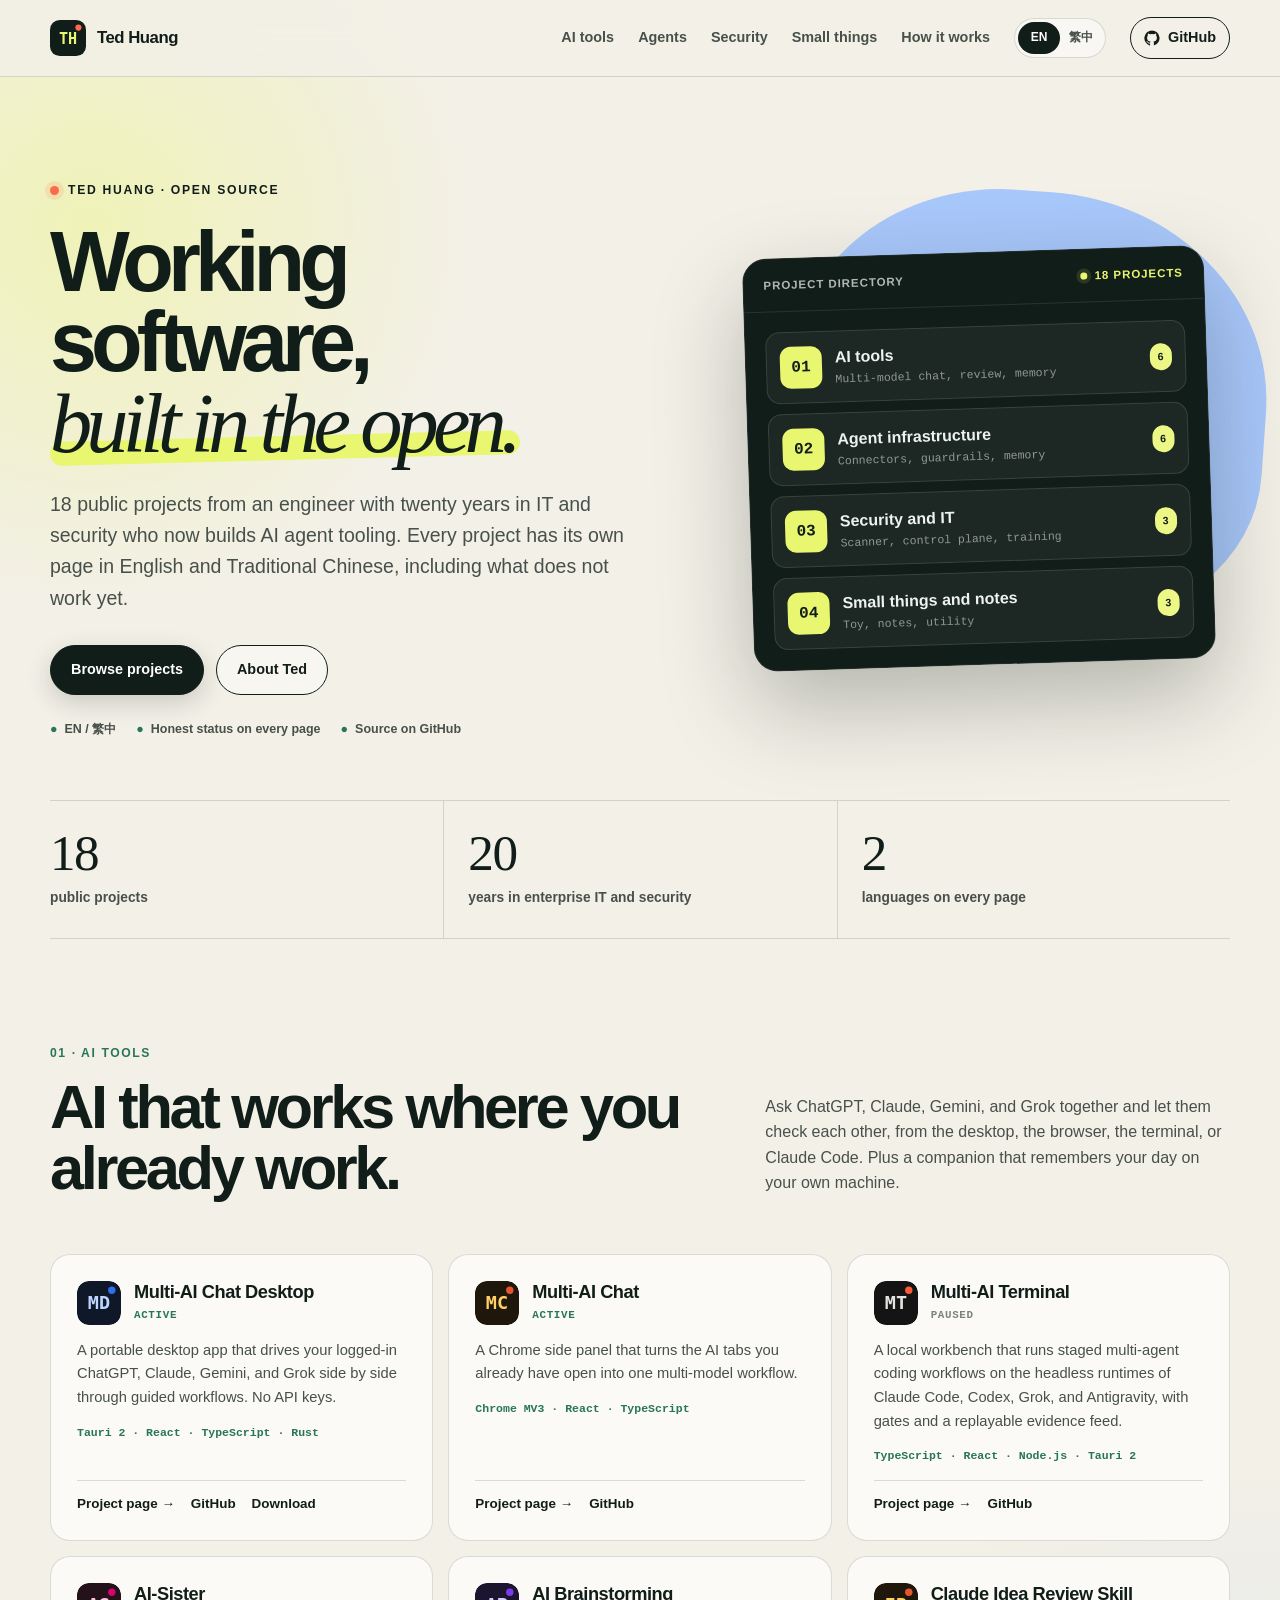
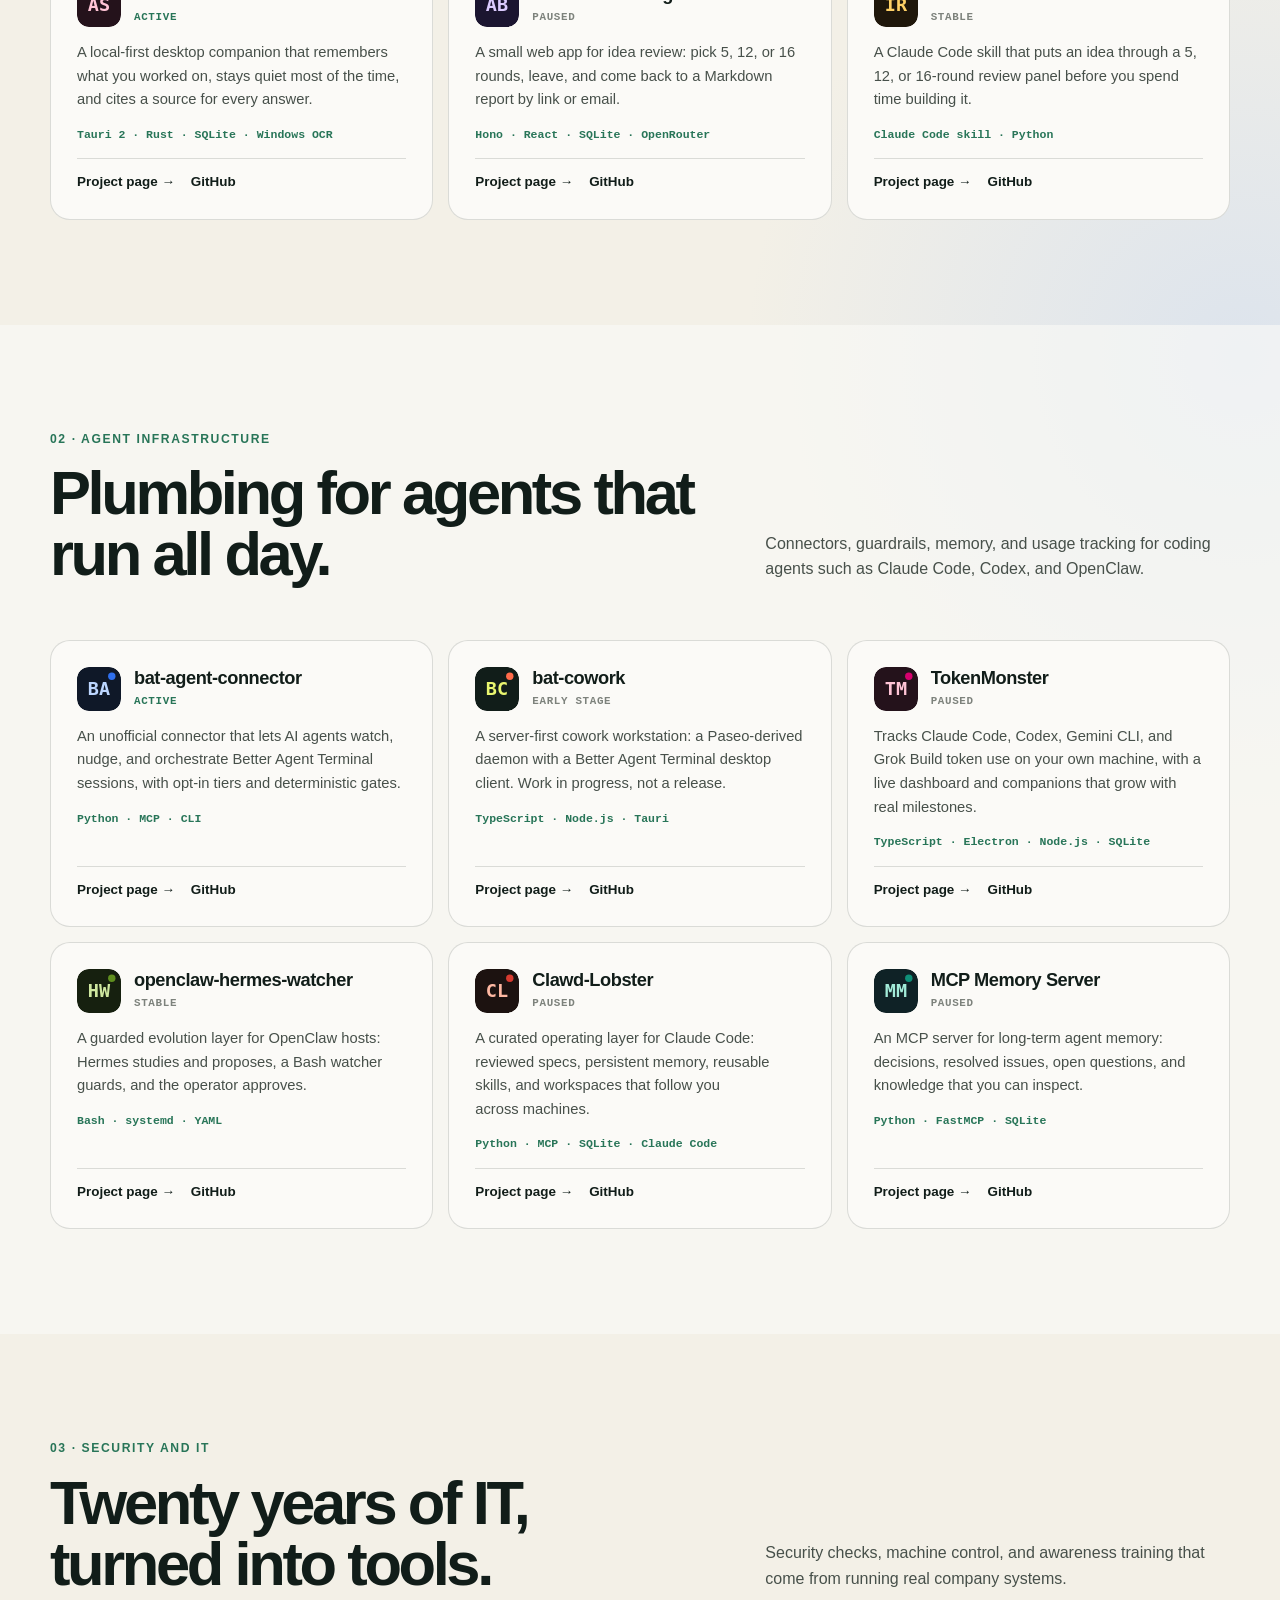
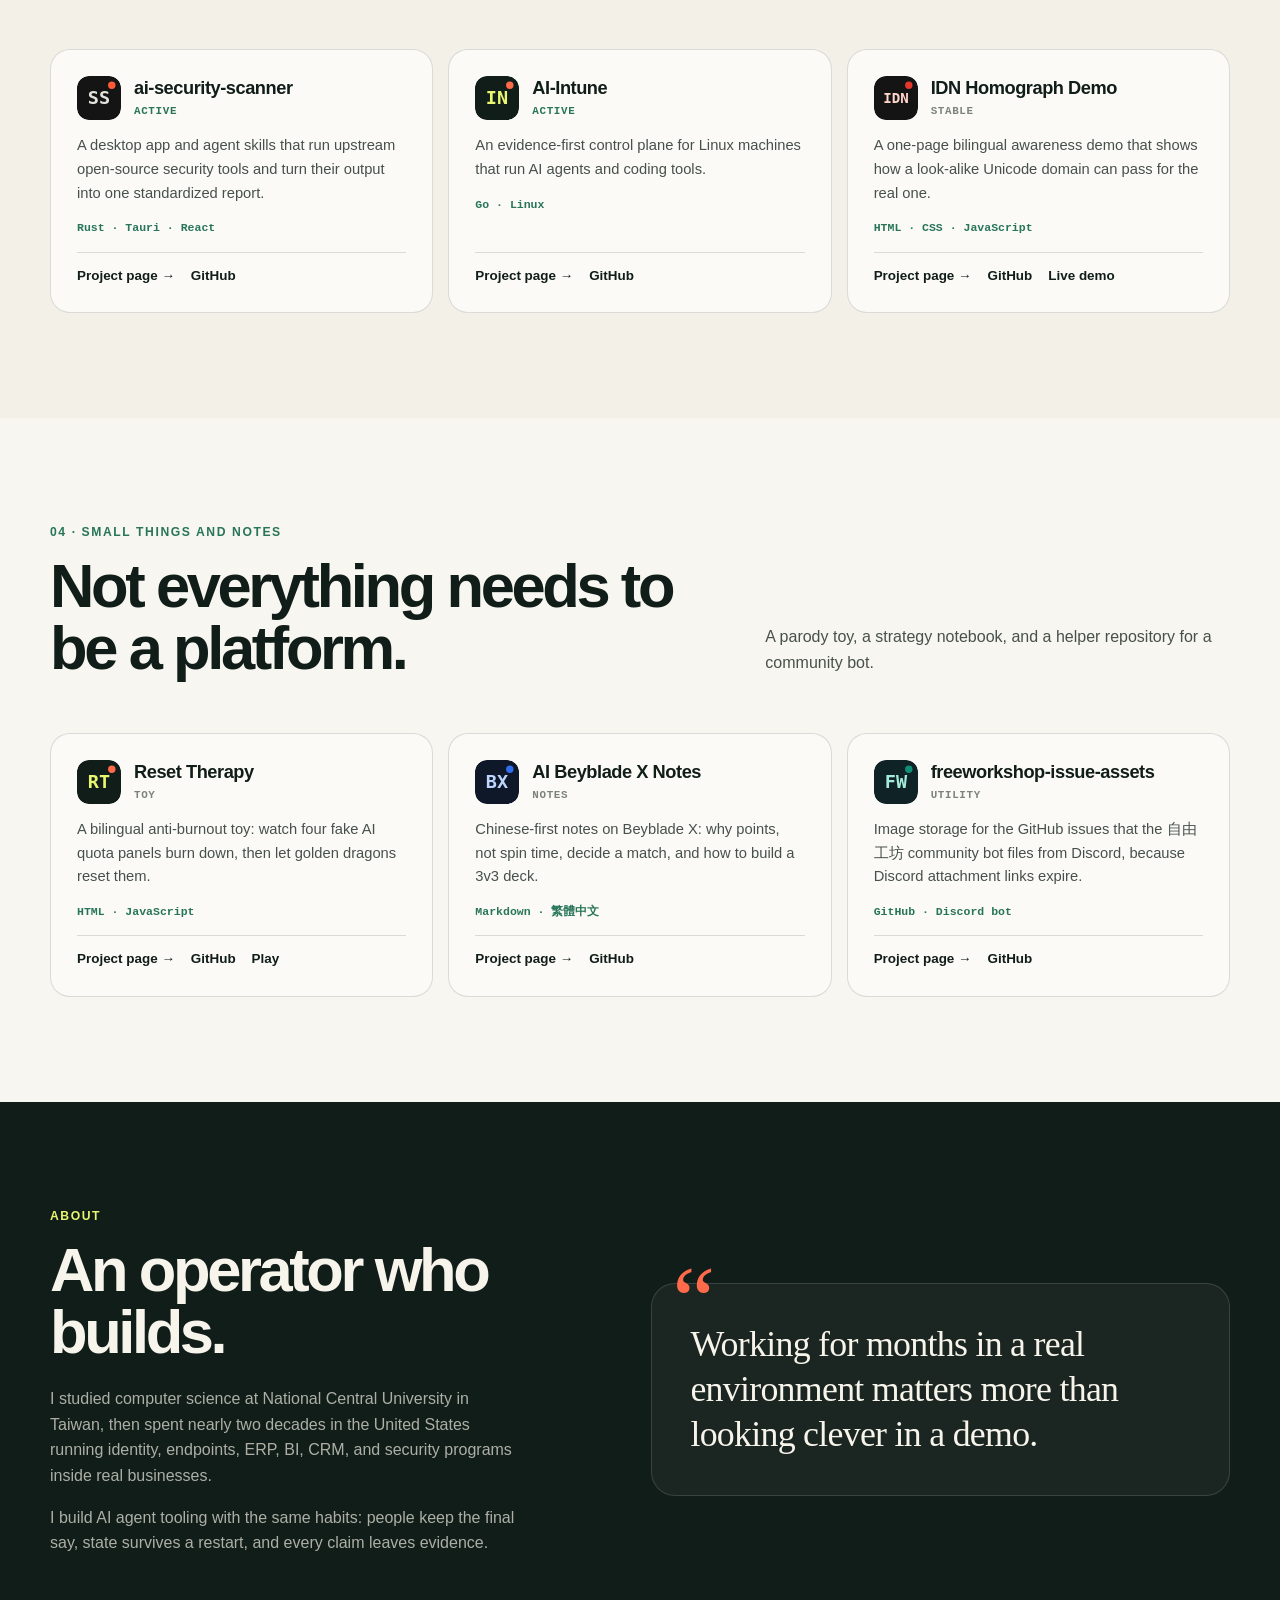
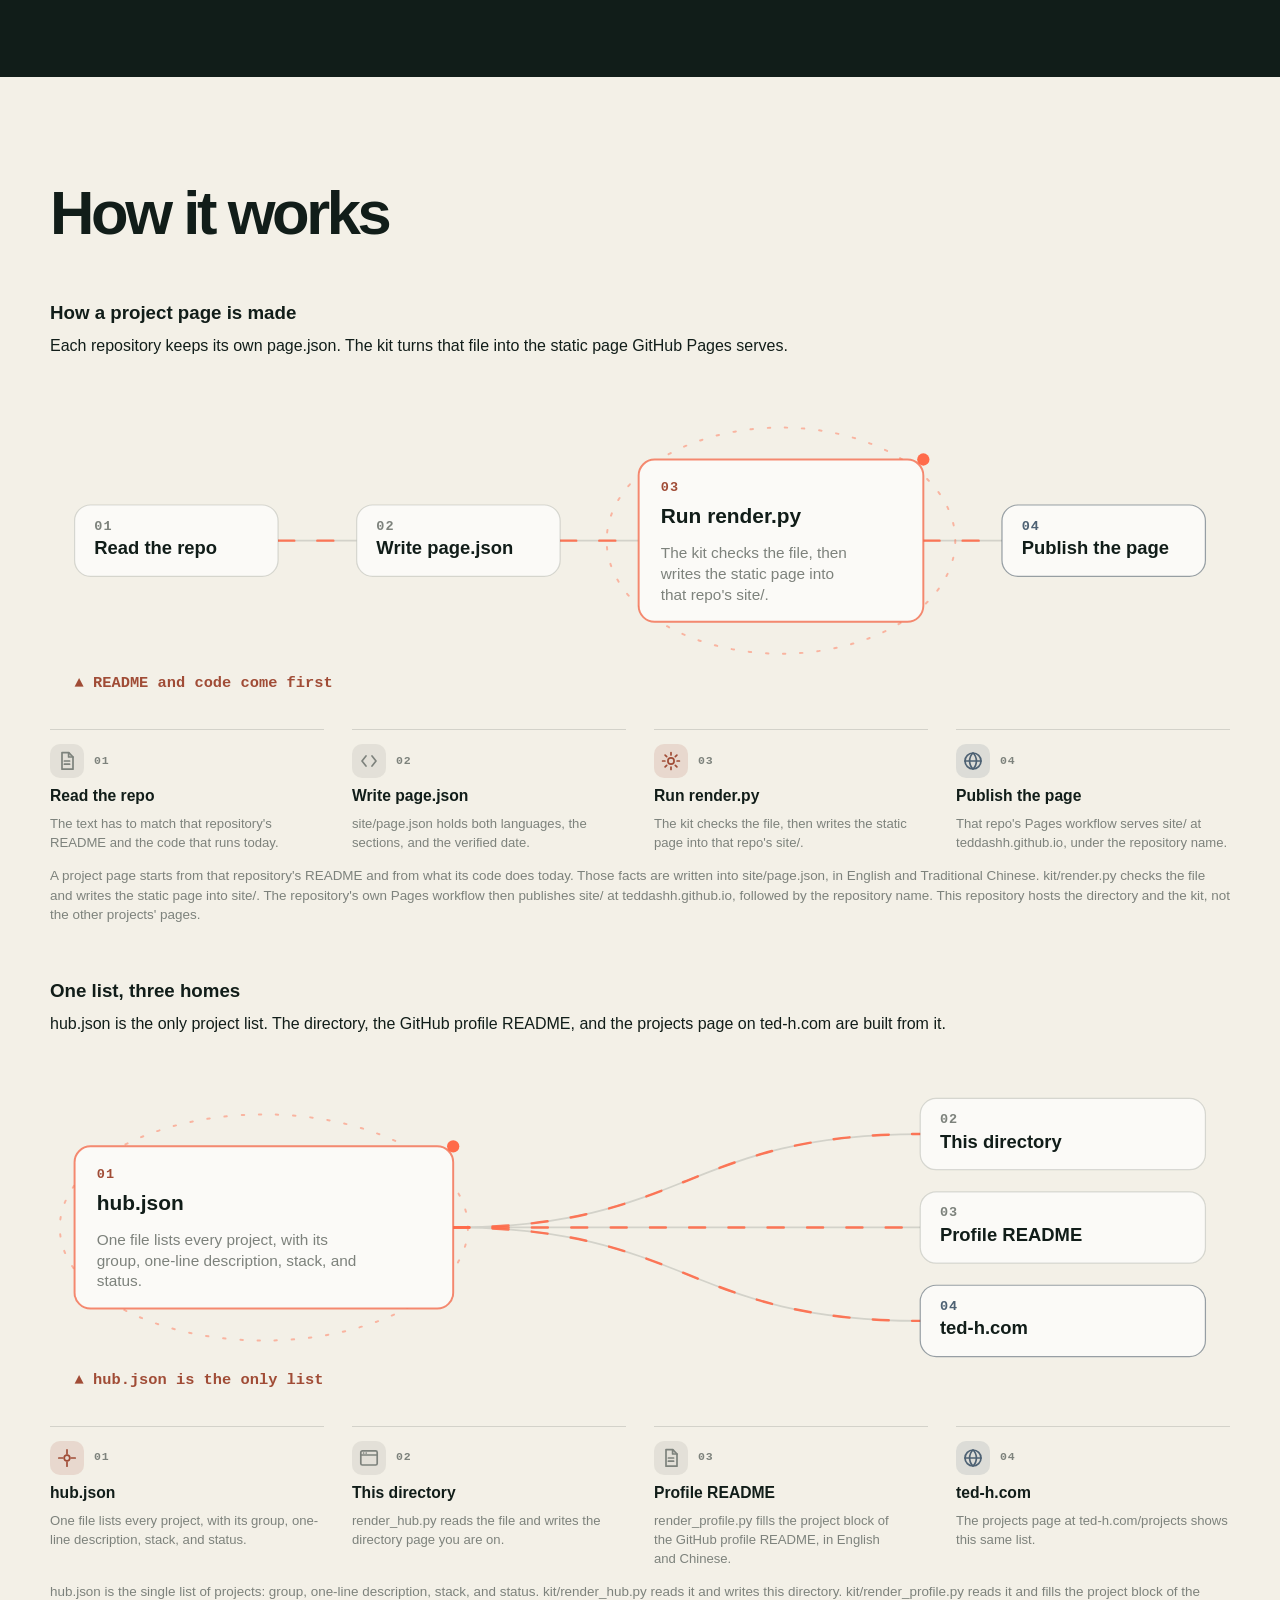
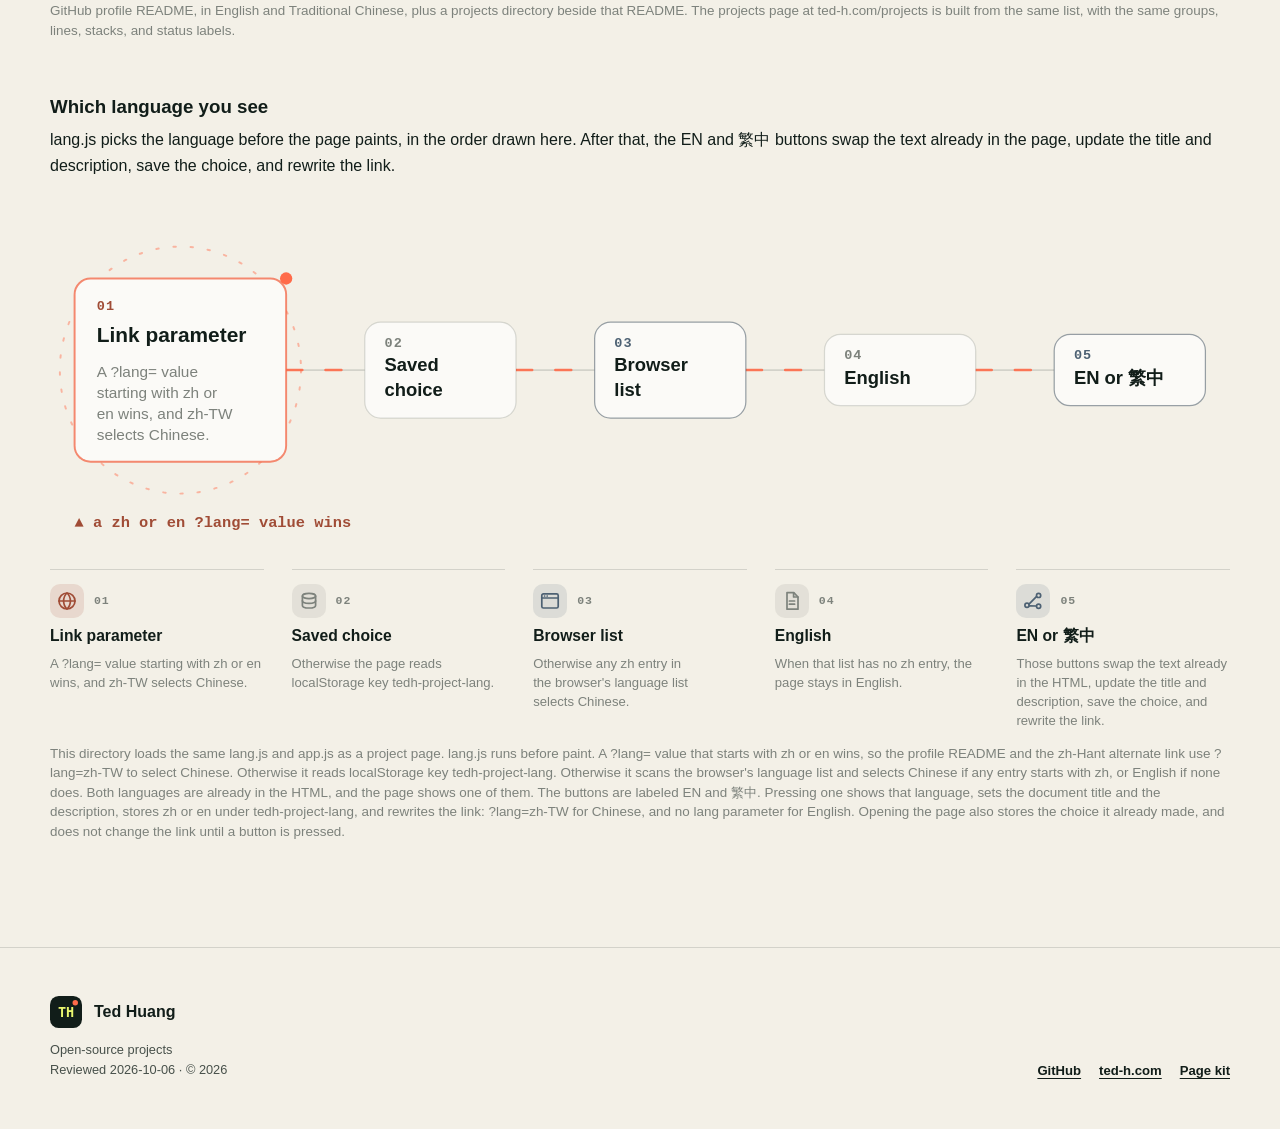
==== site/index.html @ 40cb44e2 "Replace the status legend with how the language is chosen Which language you see follows kit/lang.js" ====
<!doctype html>
<!-- Generated from hub.json by kit/render_hub.py. Edit hub.json, then re-render. -->
<html lang="en" data-lang="en" data-title-en="Ted Huang · Open-source projects" data-title-zh="Ted Huang · 開源專案" data-desc-en="18 open-source projects by Ted Huang: multi-AI tools, agent infrastructure, security, and a few small experiments. Each one has its own bilingual project page." data-desc-zh="Ted Huang 的 18 個開源專案：多 AI 工具、agent 基礎建設、資安，還有幾個小實驗。每個專案都有自己的中英雙語介紹頁。">
<head>
<meta charset="utf-8">
<meta name="viewport" content="width=device-width, initial-scale=1">
<meta http-equiv="Content-Security-Policy" content="default-src 'none'; style-src 'self'; script-src 'self'; img-src 'self' data:; connect-src 'none'; base-uri 'none'; form-action 'none'">
<meta name="theme-color" content="#111d19">
<title>Ted Huang · Open-source projects</title>
<meta name="description" content="18 open-source projects by Ted Huang: multi-AI tools, agent infrastructure, security, and a few small experiments. Each one has its own bilingual project page.">
<link rel="canonical" href="https://teddashh.github.io/">
<link rel="alternate" hreflang="en" href="https://teddashh.github.io/">
<link rel="alternate" hreflang="zh-Hant" href="https://teddashh.github.io/?lang=zh-TW">
<link rel="alternate" hreflang="x-default" href="https://teddashh.github.io/">
<meta property="og:type" content="website">
<meta property="og:title" content="Ted Huang · Open-source projects">
<meta property="og:description" content="18 open-source projects by Ted Huang: multi-AI tools, agent infrastructure, security, and a few small experiments. Each one has its own bilingual project page.">
<meta property="og:url" content="https://teddashh.github.io/">
<meta name="twitter:card" content="summary">
<link rel="icon" href="favicon.svg" type="image/svg+xml">
<link rel="stylesheet" href="styles.css">
<script src="lang.js"></script>
<script src="app.js" defer></script>
<link rel="stylesheet" href="flow.css">
<script src="flow.js" defer></script>
<script type="application/ld+json">{"@context": "https://schema.org", "@type": "CollectionPage", "name": "Ted Huang · Open-source projects", "url": "https://teddashh.github.io/", "description": "18 open-source projects by Ted Huang: multi-AI tools, agent infrastructure, security, and a few small experiments. Each one has its own bilingual project page.", "author": {"@type": "Person", "name": "Ted Huang", "url": "https://www.ted-h.com"}, "hasPart": [{"@type": "SoftwareSourceCode", "name": "Multi-AI Chat Desktop", "url": "https://teddashh.github.io/multi-ai-chat-desktop/", "codeRepository": "https://github.com/teddashh/multi-ai-chat-desktop"}, {"@type": "SoftwareSourceCode", "name": "Multi-AI Chat", "url": "https://teddashh.github.io/multi-ai-chat/", "codeRepository": "https://github.com/teddashh/multi-ai-chat"}, {"@type": "SoftwareSourceCode", "name": "Multi-AI Terminal", "url": "https://teddashh.github.io/multi-ai-terminal/", "codeRepository": "https://github.com/teddashh/multi-ai-terminal"}, {"@type": "SoftwareSourceCode", "name": "AI-Sister", "url": "https://teddashh.github.io/AI-Sister/", "codeRepository": "https://github.com/teddashh/AI-Sister"}, {"@type": "SoftwareSourceCode", "name": "AI Brainstorming", "url": "https://teddashh.github.io/ai-brainstorming/", "codeRepository": "https://github.com/teddashh/ai-brainstorming"}, {"@type": "SoftwareSourceCode", "name": "Claude Idea Review Skill", "url": "https://teddashh.github.io/claude-idea-review-skill/", "codeRepository": "https://github.com/teddashh/claude-idea-review-skill"}, {"@type": "SoftwareSourceCode", "name": "bat-agent-connector", "url": "https://teddashh.github.io/bat-agent-connector/", "codeRepository": "https://github.com/teddashh/bat-agent-connector"}, {"@type": "SoftwareSourceCode", "name": "bat-cowork", "url": "https://teddashh.github.io/bat-cowork/", "codeRepository": "https://github.com/teddashh/bat-cowork"}, {"@type": "SoftwareSourceCode", "name": "TokenMonster", "url": "https://teddashh.github.io/TokenMonster/", "codeRepository": "https://github.com/teddashh/TokenMonster"}, {"@type": "SoftwareSourceCode", "name": "openclaw-hermes-watcher", "url": "https://teddashh.github.io/openclaw-hermes-watcher/", "codeRepository": "https://github.com/teddashh/openclaw-hermes-watcher"}, {"@type": "SoftwareSourceCode", "name": "Clawd-Lobster", "url": "https://teddashh.github.io/clawd-lobster/", "codeRepository": "https://github.com/teddashh/clawd-lobster"}, {"@type": "SoftwareSourceCode", "name": "MCP Memory Server", "url": "https://teddashh.github.io/mcp-memory-server/", "codeRepository": "https://github.com/teddashh/mcp-memory-server"}, {"@type": "SoftwareSourceCode", "name": "ai-security-scanner", "url": "https://teddashh.github.io/ai-security-scanner/", "codeRepository": "https://github.com/teddashh/ai-security-scanner"}, {"@type": "SoftwareSourceCode", "name": "AI-Intune", "url": "https://teddashh.github.io/AI-Intune/", "codeRepository": "https://github.com/teddashh/AI-Intune"}, {"@type": "SoftwareSourceCode", "name": "IDN Homograph Demo", "url": "https://teddashh.github.io/idn-homograph-example/", "codeRepository": "https://github.com/teddashh/idn-homograph-example"}, {"@type": "SoftwareSourceCode", "name": "Reset Therapy", "url": "https://teddashh.github.io/reset-therapy/", "codeRepository": "https://github.com/teddashh/reset-therapy"}, {"@type": "SoftwareSourceCode", "name": "AI Beyblade X Notes", "url": "https://teddashh.github.io/zhan-dou-tuo-luo/", "codeRepository": "https://github.com/teddashh/zhan-dou-tuo-luo"}, {"@type": "SoftwareSourceCode", "name": "freeworkshop-issue-assets", "url": "https://teddashh.github.io/freeworkshop-issue-assets/", "codeRepository": "https://github.com/teddashh/freeworkshop-issue-assets"}]}</script>
</head>
<body>
<a class="skip-link" href="#main"><span class="lang-en">Skip to content</span><span class="lang-zh" lang="zh-Hant">跳到主要內容</span></a>
<header class="site-header"><div class="header-inner">
<a class="brand" href="#top"><img src="logo.svg" alt="" width="36" height="36"><span>Ted Huang</span></a>
<button class="menu-button" type="button" aria-expanded="false" aria-controls="site-navigation"><span class="lang-en">Menu</span><span class="lang-zh" lang="zh-Hant">選單</span></button>
<nav class="site-nav" id="site-navigation" aria-label="Primary">
<a href="#ai-tools"><span class="lang-en">AI tools</span><span class="lang-zh" lang="zh-Hant">AI 工具</span></a><a href="#agents"><span class="lang-en">Agents</span><span class="lang-zh" lang="zh-Hant">Agent</span></a><a href="#security"><span class="lang-en">Security</span><span class="lang-zh" lang="zh-Hant">資安</span></a><a href="#small"><span class="lang-en">Small things</span><span class="lang-zh" lang="zh-Hant">小作品</span></a><a href="#how"><span class="lang-en">How it works</span><span class="lang-zh" lang="zh-Hant">運作方式</span></a>
<div class="language-switch" role="group" aria-label="Language / 語言"><button type="button" data-language="en" aria-pressed="true">EN</button><button type="button" data-language="zh" aria-pressed="false">繁中</button></div>
<a class="github-link" href="https://github.com/teddashh"><svg viewBox="0 0 24 24" aria-hidden="true"><path fill="currentColor" d="M12 .7a11.5 11.5 0 0 0-3.64 22.4c.58.1.79-.25.79-.56v-2.24c-3.22.7-3.9-1.37-3.9-1.37-.52-1.34-1.28-1.7-1.28-1.7-1.05-.72.08-.7.08-.7 1.16.08 1.77 1.19 1.77 1.19 1.03 1.77 2.7 1.26 3.36 .96 .1-.75.4-1.26.73-1.55-2.57-.29-5.28-1.29-5.28-5.69 0-1.26.45-2.28 1.19-3.09-.12-.29-.52-1.46.11-3.05 0 0 .97-.31 3.16 1.18a10.96 10.96 0 0 1 5.76 0c2.2-1.49 3.16-1.18 3.16-1.18.63 1.59.23 2.76.11 3.05 .74 .81 1.19 1.83 1.19 3.09 0 4.42-2.72 5.39-5.3 5.68 .42 .36.79 1.07.79 2.16v3.21c0 .31.21 .67 .8.56A11.5 11.5 0 0 0 12 .7Z"/></svg><span>GitHub</span></a>
</nav>
</div></header>
<main id="main">
<section class="hero" id="top"><div class="hero-copy"><div class="eyebrow"><span class="lang-en">Ted Huang · Open source</span><span class="lang-zh" lang="zh-Hant">Ted Huang · 開源作品</span></div><h1 class="lang-en">Working software, <em>built in the open.</em></h1><h1 class="lang-zh" lang="zh-Hant">能用的軟體，<em>公開打造。</em></h1><p class="lang-en">18 public projects from an engineer with twenty years in IT and security who now builds AI agent tooling. Every project has its own page in English and Traditional Chinese, including what does not work yet.</p><p class="lang-zh" lang="zh-Hant">18 個公開專案，來自一個做了二十年 IT 與資安、現在專心打造 AI agent 工具的工程師。每個專案都有自己的中英雙語介紹頁，也寫明還做不到的地方。</p><div class="button-row"><a class="button button-primary" href="#ai-tools"><span class="lang-en">Browse projects</span><span class="lang-zh" lang="zh-Hant">瀏覽專案</span></a><a class="button button-secondary" href="https://www.ted-h.com"><span class="lang-en">About Ted</span><span class="lang-zh" lang="zh-Hant">關於 Ted</span></a></div><div class="hero-notes"><span>EN / 繁中</span><span class="lang-en">Honest status on every page</span><span class="lang-zh" lang="zh-Hant">每頁都寫明目前狀態</span><span class="lang-en">Source on GitHub</span><span class="lang-zh" lang="zh-Hant">原始碼都在 GitHub</span></div></div><div class="visual-wrap"><div class="panel"><div class="panel-top"><span><span class="lang-en">Project directory</span><span class="lang-zh" lang="zh-Hant">專案目錄</span></span><span class="live-dot"><span class="lang-en">18 projects</span><span class="lang-zh" lang="zh-Hant">18 個專案</span></span></div><div class="stack"><div class="stack-card"><span class="stack-icon">01</span><span><strong class="lang-en">AI tools</strong><strong class="lang-zh" lang="zh-Hant">AI 工具</strong><small><span class="lang-en">Multi-model chat, review, memory</span><span class="lang-zh" lang="zh-Hant">多模型對話、審查、記憶</span></small></span><span class="stack-status">6</span></div><div class="stack-card"><span class="stack-icon">02</span><span><strong class="lang-en">Agent infrastructure</strong><strong class="lang-zh" lang="zh-Hant">Agent 基礎建設</strong><small><span class="lang-en">Connectors, guardrails, memory</span><span class="lang-zh" lang="zh-Hant">連接器、護欄、記憶</span></small></span><span class="stack-status">6</span></div><div class="stack-card"><span class="stack-icon">03</span><span><strong class="lang-en">Security and IT</strong><strong class="lang-zh" lang="zh-Hant">資安與 IT</strong><small><span class="lang-en">Scanner, control plane, training</span><span class="lang-zh" lang="zh-Hant">掃描、控制平面、教材</span></small></span><span class="stack-status">3</span></div><div class="stack-card"><span class="stack-icon">04</span><span><strong class="lang-en">Small things and notes</strong><strong class="lang-zh" lang="zh-Hant">小作品與筆記</strong><small><span class="lang-en">Toy, notes, utility</span><span class="lang-zh" lang="zh-Hant">玩具、筆記、工具倉庫</span></small></span><span class="stack-status">3</span></div></div></div></div></section>
<div class="stats n3"><div class="stat"><span class="stat-value">18</span><span class="stat-label"><span class="lang-en">public projects</span><span class="lang-zh" lang="zh-Hant">個公開專案</span></span></div><div class="stat"><span class="stat-value">20</span><span class="stat-label"><span class="lang-en">years in enterprise IT and security</span><span class="lang-zh" lang="zh-Hant">年企業 IT 與資安經驗</span></span></div><div class="stat"><span class="stat-value">2</span><span class="stat-label"><span class="lang-en">languages on every page</span><span class="lang-zh" lang="zh-Hant">種語言，每一頁都有</span></span></div></div>
<section><div class="section group" id="ai-tools"><div class="section-heading "><div><div class="section-kicker"><span class="lang-en">01 · AI tools</span><span class="lang-zh" lang="zh-Hant">01 · AI 工具</span></div><h2 class="lang-en">AI that works where you already work.</h2><h2 class="lang-zh" lang="zh-Hant">在你熟悉的工具裡用 AI。</h2></div><p class="lang-en">Ask ChatGPT, Claude, Gemini, and Grok together and let them check each other, from the desktop, the browser, the terminal, or Claude Code. Plus a companion that remembers your day on your own machine.</p><p class="lang-zh" lang="zh-Hant">讓 ChatGPT、Claude、Gemini、Grok 一起回答、互相檢查，桌面、瀏覽器、終端機或 Claude Code 裡都能用。另外還有一個在你自己電腦上記住一整天的陪伴 app。</p></div><div class="project-grid"><article class="project-card" id="p-multi-ai-chat-desktop"><div class="project-head"><img src="tiles/multi-ai-chat-desktop.svg" alt="" width="44" height="44"><div><h3><a class="lang-en" href="/multi-ai-chat-desktop/">Multi-AI Chat Desktop</a><a class="lang-zh" lang="zh-Hant" href="/multi-ai-chat-desktop/?lang=zh-TW">Multi-AI Chat Desktop</a></h3><span class="lang-en project-status is-active">Active</span><span class="lang-zh project-status is-active" lang="zh-Hant">持續開發</span></div></div><p class="lang-en">A portable desktop app that drives your logged-in ChatGPT, Claude, Gemini, and Grok side by side through guided workflows. No API keys.</p><p class="lang-zh" lang="zh-Hant">可攜式桌面 app，用引導式流程同時操作你已登入的 ChatGPT、Claude、Gemini、Grok，不需要 API key。</p><div class="project-stack">Tauri 2 · React · TypeScript · Rust</div><div class="project-links"><a class="lang-en" href="/multi-ai-chat-desktop/">Project page →</a><a class="lang-zh" lang="zh-Hant" href="/multi-ai-chat-desktop/?lang=zh-TW">專案介紹 →</a><a href="https://github.com/teddashh/multi-ai-chat-desktop">GitHub</a><a href="https://github.com/teddashh/multi-ai-chat-desktop/releases/latest"><span class="lang-en">Download</span><span class="lang-zh" lang="zh-Hant">下載</span></a></div></article><article class="project-card" id="p-multi-ai-chat"><div class="project-head"><img src="tiles/multi-ai-chat.svg" alt="" width="44" height="44"><div><h3><a class="lang-en" href="/multi-ai-chat/">Multi-AI Chat</a><a class="lang-zh" lang="zh-Hant" href="/multi-ai-chat/?lang=zh-TW">Multi-AI Chat</a></h3><span class="lang-en project-status is-active">Active</span><span class="lang-zh project-status is-active" lang="zh-Hant">持續開發</span></div></div><p class="lang-en">A Chrome side panel that turns the AI tabs you already have open into one multi-model workflow.</p><p class="lang-zh" lang="zh-Hant">Chrome 側邊面板，把你已經開著的 AI 分頁串成一條多模型工作流程。</p><div class="project-stack">Chrome MV3 · React · TypeScript</div><div class="project-links"><a class="lang-en" href="/multi-ai-chat/">Project page →</a><a class="lang-zh" lang="zh-Hant" href="/multi-ai-chat/?lang=zh-TW">專案介紹 →</a><a href="https://github.com/teddashh/multi-ai-chat">GitHub</a></div></article><article class="project-card" id="p-multi-ai-terminal"><div class="project-head"><img src="tiles/multi-ai-terminal.svg" alt="" width="44" height="44"><div><h3><a class="lang-en" href="/multi-ai-terminal/">Multi-AI Terminal</a><a class="lang-zh" lang="zh-Hant" href="/multi-ai-terminal/?lang=zh-TW">Multi-AI Terminal</a></h3><span class="lang-en project-status">Paused</span><span class="lang-zh project-status" lang="zh-Hant">暫停開發</span></div></div><p class="lang-en">A local workbench that runs staged multi-agent coding workflows on the headless runtimes of Claude Code, Codex, Grok, and Antigravity, with gates and a replayable evidence feed.</p><p class="lang-zh" lang="zh-Hant">本機工作台，在 Claude Code、Codex、Grok、Antigravity 的 headless runtime 上跑分階段的多 agent 工作流程，有關卡，也有可重播的證據紀錄。</p><div class="project-stack">TypeScript · React · Node.js · Tauri 2</div><div class="project-links"><a class="lang-en" href="/multi-ai-terminal/">Project page →</a><a class="lang-zh" lang="zh-Hant" href="/multi-ai-terminal/?lang=zh-TW">專案介紹 →</a><a href="https://github.com/teddashh/multi-ai-terminal">GitHub</a></div></article><article class="project-card" id="p-ai-sister"><div class="project-head"><img src="tiles/AI-Sister.svg" alt="" width="44" height="44"><div><h3><a class="lang-en" href="/AI-Sister/">AI-Sister</a><a class="lang-zh" lang="zh-Hant" href="/AI-Sister/?lang=zh-TW">AI-Sister</a></h3><span class="lang-en project-status is-active">Active</span><span class="lang-zh project-status is-active" lang="zh-Hant">持續開發</span></div></div><p class="lang-en">A local-first desktop companion that remembers what you worked on, stays quiet most of the time, and cites a source for every answer.</p><p class="lang-zh" lang="zh-Hant">本機優先的桌面陪伴：記得你做過什麼，大部分時間保持安靜，每句回答都附上出處。</p><div class="project-stack">Tauri 2 · Rust · SQLite · Windows OCR</div><div class="project-links"><a class="lang-en" href="/AI-Sister/">Project page →</a><a class="lang-zh" lang="zh-Hant" href="/AI-Sister/?lang=zh-TW">專案介紹 →</a><a href="https://github.com/teddashh/AI-Sister">GitHub</a></div></article><article class="project-card" id="p-ai-brainstorming"><div class="project-head"><img src="tiles/ai-brainstorming.svg" alt="" width="44" height="44"><div><h3><a class="lang-en" href="/ai-brainstorming/">AI Brainstorming</a><a class="lang-zh" lang="zh-Hant" href="/ai-brainstorming/?lang=zh-TW">AI Brainstorming</a></h3><span class="lang-en project-status">Paused</span><span class="lang-zh project-status" lang="zh-Hant">暫停開發</span></div></div><p class="lang-en">A small web app for idea review: pick 5, 12, or 16 rounds, leave, and come back to a Markdown report by link or email.</p><p class="lang-zh" lang="zh-Hant">點子審查的小型網頁 app：選 5、12 或 16 輪，先離開，之後用連結或 email 拿到 Markdown 報告。</p><div class="project-stack">Hono · React · SQLite · OpenRouter</div><div class="project-links"><a class="lang-en" href="/ai-brainstorming/">Project page →</a><a class="lang-zh" lang="zh-Hant" href="/ai-brainstorming/?lang=zh-TW">專案介紹 →</a><a href="https://github.com/teddashh/ai-brainstorming">GitHub</a></div></article><article class="project-card" id="p-claude-idea-review-skill"><div class="project-head"><img src="tiles/claude-idea-review-skill.svg" alt="" width="44" height="44"><div><h3><a class="lang-en" href="/claude-idea-review-skill/">Claude Idea Review Skill</a><a class="lang-zh" lang="zh-Hant" href="/claude-idea-review-skill/?lang=zh-TW">Claude Idea Review Skill</a></h3><span class="lang-en project-status">Stable</span><span class="lang-zh project-status" lang="zh-Hant">穩定</span></div></div><p class="lang-en">A Claude Code skill that puts an idea through a 5, 12, or 16-round review panel before you spend time building it.</p><p class="lang-zh" lang="zh-Hant">Claude Code skill：在你花時間動手之前，先讓點子經過 5、12 或 16 輪的審查。</p><div class="project-stack">Claude Code skill · Python</div><div class="project-links"><a class="lang-en" href="/claude-idea-review-skill/">Project page →</a><a class="lang-zh" lang="zh-Hant" href="/claude-idea-review-skill/?lang=zh-TW">專案介紹 →</a><a href="https://github.com/teddashh/claude-idea-review-skill">GitHub</a></div></article></div></div></section>
<section class="tinted"><div class="section group" id="agents"><div class="section-heading "><div><div class="section-kicker"><span class="lang-en">02 · Agent infrastructure</span><span class="lang-zh" lang="zh-Hant">02 · Agent 基礎建設</span></div><h2 class="lang-en">Plumbing for agents that run all day.</h2><h2 class="lang-zh" lang="zh-Hant">Agent 整天跑，也不會出事。</h2></div><p class="lang-en">Connectors, guardrails, memory, and usage tracking for coding agents such as Claude Code, Codex, and OpenClaw.</p><p class="lang-zh" lang="zh-Hant">給 Claude Code、Codex、OpenClaw 這類 coding agent 用的連接器、護欄、記憶與用量追蹤。</p></div><div class="project-grid"><article class="project-card" id="p-bat-agent-connector"><div class="project-head"><img src="tiles/bat-agent-connector.svg" alt="" width="44" height="44"><div><h3><a class="lang-en" href="/bat-agent-connector/">bat-agent-connector</a><a class="lang-zh" lang="zh-Hant" href="/bat-agent-connector/?lang=zh-TW">bat-agent-connector</a></h3><span class="lang-en project-status is-active">Active</span><span class="lang-zh project-status is-active" lang="zh-Hant">持續開發</span></div></div><p class="lang-en">An unofficial connector that lets AI agents watch, nudge, and orchestrate Better Agent Terminal sessions, with opt-in tiers and deterministic gates.</p><p class="lang-zh" lang="zh-Hant">非官方連接器，讓 AI agent 查看、推動與調度 Better Agent Terminal 的 session，權限分層、需要主動開啟，並有確定性的關卡。</p><div class="project-stack">Python · MCP · CLI</div><div class="project-links"><a class="lang-en" href="/bat-agent-connector/">Project page →</a><a class="lang-zh" lang="zh-Hant" href="/bat-agent-connector/?lang=zh-TW">專案介紹 →</a><a href="https://github.com/teddashh/bat-agent-connector">GitHub</a></div></article><article class="project-card" id="p-bat-cowork"><div class="project-head"><img src="tiles/bat-cowork.svg" alt="" width="44" height="44"><div><h3><a class="lang-en" href="/bat-cowork/">bat-cowork</a><a class="lang-zh" lang="zh-Hant" href="/bat-cowork/?lang=zh-TW">bat-cowork</a></h3><span class="lang-en project-status">Early stage</span><span class="lang-zh project-status" lang="zh-Hant">早期階段</span></div></div><p class="lang-en">A server-first cowork workstation: a Paseo-derived daemon with a Better Agent Terminal desktop client. Work in progress, not a release.</p><p class="lang-zh" lang="zh-Hant">伺服器優先的協作工作站：Paseo 衍生的 daemon，加上 Better Agent Terminal 桌面端。仍在開發中，尚未發布。</p><div class="project-stack">TypeScript · Node.js · Tauri</div><div class="project-links"><a class="lang-en" href="/bat-cowork/">Project page →</a><a class="lang-zh" lang="zh-Hant" href="/bat-cowork/?lang=zh-TW">專案介紹 →</a><a href="https://github.com/teddashh/bat-cowork">GitHub</a></div></article><article class="project-card" id="p-tokenmonster"><div class="project-head"><img src="tiles/TokenMonster.svg" alt="" width="44" height="44"><div><h3><a class="lang-en" href="/TokenMonster/">TokenMonster</a><a class="lang-zh" lang="zh-Hant" href="/TokenMonster/?lang=zh-TW">TokenMonster</a></h3><span class="lang-en project-status">Paused</span><span class="lang-zh project-status" lang="zh-Hant">暫停開發</span></div></div><p class="lang-en">Tracks Claude Code, Codex, Gemini CLI, and Grok Build token use on your own machine, with a live dashboard and companions that grow with real milestones.</p><p class="lang-zh" lang="zh-Hant">在你自己的電腦上追蹤 Claude Code、Codex、Gemini CLI、Grok Build 的 token 用量，有即時儀表板，陪伴角色會隨真實里程碑成長。</p><div class="project-stack">TypeScript · Electron · Node.js · SQLite</div><div class="project-links"><a class="lang-en" href="/TokenMonster/">Project page →</a><a class="lang-zh" lang="zh-Hant" href="/TokenMonster/?lang=zh-TW">專案介紹 →</a><a href="https://github.com/teddashh/TokenMonster">GitHub</a></div></article><article class="project-card" id="p-openclaw-hermes-watcher"><div class="project-head"><img src="tiles/openclaw-hermes-watcher.svg" alt="" width="44" height="44"><div><h3><a class="lang-en" href="/openclaw-hermes-watcher/">openclaw-hermes-watcher</a><a class="lang-zh" lang="zh-Hant" href="/openclaw-hermes-watcher/?lang=zh-TW">openclaw-hermes-watcher</a></h3><span class="lang-en project-status">Stable</span><span class="lang-zh project-status" lang="zh-Hant">穩定</span></div></div><p class="lang-en">A guarded evolution layer for OpenClaw hosts: Hermes studies and proposes, a Bash watcher guards, and the operator approves.</p><p class="lang-zh" lang="zh-Hant">OpenClaw 主機的守護型演化層：Hermes 研究並提案，Bash watcher 把關，由操作者核准。</p><div class="project-stack">Bash · systemd · YAML</div><div class="project-links"><a class="lang-en" href="/openclaw-hermes-watcher/">Project page →</a><a class="lang-zh" lang="zh-Hant" href="/openclaw-hermes-watcher/?lang=zh-TW">專案介紹 →</a><a href="https://github.com/teddashh/openclaw-hermes-watcher">GitHub</a></div></article><article class="project-card" id="p-clawd-lobster"><div class="project-head"><img src="tiles/clawd-lobster.svg" alt="" width="44" height="44"><div><h3><a class="lang-en" href="/clawd-lobster/">Clawd-Lobster</a><a class="lang-zh" lang="zh-Hant" href="/clawd-lobster/?lang=zh-TW">Clawd-Lobster</a></h3><span class="lang-en project-status">Paused</span><span class="lang-zh project-status" lang="zh-Hant">暫停開發</span></div></div><p class="lang-en">A curated operating layer for Claude Code: reviewed specs, persistent memory, reusable skills, and workspaces that follow you across machines.</p><p class="lang-zh" lang="zh-Hant">Claude Code 的精選運作層：經過審閱的規格、持久記憶、可重用的 skill，以及跨機器延續的工作區。</p><div class="project-stack">Python · MCP · SQLite · Claude Code</div><div class="project-links"><a class="lang-en" href="/clawd-lobster/">Project page →</a><a class="lang-zh" lang="zh-Hant" href="/clawd-lobster/?lang=zh-TW">專案介紹 →</a><a href="https://github.com/teddashh/clawd-lobster">GitHub</a></div></article><article class="project-card" id="p-mcp-memory-server"><div class="project-head"><img src="tiles/mcp-memory-server.svg" alt="" width="44" height="44"><div><h3><a class="lang-en" href="/mcp-memory-server/">MCP Memory Server</a><a class="lang-zh" lang="zh-Hant" href="/mcp-memory-server/?lang=zh-TW">MCP Memory Server</a></h3><span class="lang-en project-status">Paused</span><span class="lang-zh project-status" lang="zh-Hant">暫停開發</span></div></div><p class="lang-en">An MCP server for long-term agent memory: decisions, resolved issues, open questions, and knowledge that you can inspect.</p><p class="lang-zh" lang="zh-Hant">給 agent 用的長期記憶 MCP 伺服器：決策、已解決的問題、待回答的問題與知識，都可以檢視。</p><div class="project-stack">Python · FastMCP · SQLite</div><div class="project-links"><a class="lang-en" href="/mcp-memory-server/">Project page →</a><a class="lang-zh" lang="zh-Hant" href="/mcp-memory-server/?lang=zh-TW">專案介紹 →</a><a href="https://github.com/teddashh/mcp-memory-server">GitHub</a></div></article></div></div></section>
<section><div class="section group" id="security"><div class="section-heading "><div><div class="section-kicker"><span class="lang-en">03 · Security and IT</span><span class="lang-zh" lang="zh-Hant">03 · 資安與 IT</span></div><h2 class="lang-en">Twenty years of IT, turned into tools.</h2><h2 class="lang-zh" lang="zh-Hant">二十年 IT 經驗，做成工具。</h2></div><p class="lang-en">Security checks, machine control, and awareness training that come from running real company systems.</p><p class="lang-zh" lang="zh-Hant">從實際維運公司系統累積出來的資安檢查、機器管控與資安意識教材。</p></div><div class="project-grid"><article class="project-card" id="p-ai-security-scanner"><div class="project-head"><img src="tiles/ai-security-scanner.svg" alt="" width="44" height="44"><div><h3><a class="lang-en" href="/ai-security-scanner/">ai-security-scanner</a><a class="lang-zh" lang="zh-Hant" href="/ai-security-scanner/?lang=zh-TW">ai-security-scanner</a></h3><span class="lang-en project-status is-active">Active</span><span class="lang-zh project-status is-active" lang="zh-Hant">持續開發</span></div></div><p class="lang-en">A desktop app and agent skills that run upstream open-source security tools and turn their output into one standardized report.</p><p class="lang-zh" lang="zh-Hant">桌面 app 與 agent skill：執行上游的開源資安工具，把結果整理成一份標準化報告。</p><div class="project-stack">Rust · Tauri · React</div><div class="project-links"><a class="lang-en" href="/ai-security-scanner/">Project page →</a><a class="lang-zh" lang="zh-Hant" href="/ai-security-scanner/?lang=zh-TW">專案介紹 →</a><a href="https://github.com/teddashh/ai-security-scanner">GitHub</a></div></article><article class="project-card" id="p-ai-intune"><div class="project-head"><img src="tiles/AI-Intune.svg" alt="" width="44" height="44"><div><h3><a class="lang-en" href="/AI-Intune/">AI-Intune</a><a class="lang-zh" lang="zh-Hant" href="/AI-Intune/?lang=zh-TW">AI-Intune</a></h3><span class="lang-en project-status is-active">Active</span><span class="lang-zh project-status is-active" lang="zh-Hant">持續開發</span></div></div><p class="lang-en">An evidence-first control plane for Linux machines that run AI agents and coding tools.</p><p class="lang-zh" lang="zh-Hant">以證據為本的控制平面，管理執行 AI agent 與 coding 工具的 Linux 機器。</p><div class="project-stack">Go · Linux</div><div class="project-links"><a class="lang-en" href="/AI-Intune/">Project page →</a><a class="lang-zh" lang="zh-Hant" href="/AI-Intune/?lang=zh-TW">專案介紹 →</a><a href="https://github.com/teddashh/AI-Intune">GitHub</a></div></article><article class="project-card" id="p-idn-homograph-example"><div class="project-head"><img src="tiles/idn-homograph-example.svg" alt="" width="44" height="44"><div><h3><a class="lang-en" href="/idn-homograph-example/">IDN Homograph Demo</a><a class="lang-zh" lang="zh-Hant" href="/idn-homograph-example/?lang=zh-TW">IDN Homograph Demo</a></h3><span class="lang-en project-status">Stable</span><span class="lang-zh project-status" lang="zh-Hant">穩定</span></div></div><p class="lang-en">A one-page bilingual awareness demo that shows how a look-alike Unicode domain can pass for the real one.</p><p class="lang-zh" lang="zh-Hant">一頁式的中英雙語資安意識示範：看看長得一模一樣的 Unicode 網域，怎麼冒充真的網站。</p><div class="project-stack">HTML · CSS · JavaScript</div><div class="project-links"><a class="lang-en" href="/idn-homograph-example/">Project page →</a><a class="lang-zh" lang="zh-Hant" href="/idn-homograph-example/?lang=zh-TW">專案介紹 →</a><a href="https://github.com/teddashh/idn-homograph-example">GitHub</a><a href="https://project-9ogsa.vercel.app"><span class="lang-en">Live demo</span><span class="lang-zh" lang="zh-Hant">線上示範</span></a></div></article></div></div></section>
<section class="tinted"><div class="section group" id="small"><div class="section-heading "><div><div class="section-kicker"><span class="lang-en">04 · Small things and notes</span><span class="lang-zh" lang="zh-Hant">04 · 小作品與筆記</span></div><h2 class="lang-en">Not everything needs to be a platform.</h2><h2 class="lang-zh" lang="zh-Hant">不是每樣東西都要做成平台。</h2></div><p class="lang-en">A parody toy, a strategy notebook, and a helper repository for a community bot.</p><p class="lang-zh" lang="zh-Hant">一個惡搞小玩具、一本策略筆記，還有一個替社群機器人存圖的倉庫。</p></div><div class="project-grid"><article class="project-card" id="p-reset-therapy"><div class="project-head"><img src="tiles/reset-therapy.svg" alt="" width="44" height="44"><div><h3><a class="lang-en" href="/reset-therapy/">Reset Therapy</a><a class="lang-zh" lang="zh-Hant" href="/reset-therapy/?lang=zh-TW">重置 Therapy</a></h3><span class="lang-en project-status">Toy</span><span class="lang-zh project-status" lang="zh-Hant">小玩具</span></div></div><p class="lang-en">A bilingual anti-burnout toy: watch four fake AI quota panels burn down, then let golden dragons reset them.</p><p class="lang-zh" lang="zh-Hant">中英雙語的抗倦怠小玩具：看著四個假的 AI 額度面板燒光，再讓黃金龍幫你重置。</p><div class="project-stack">HTML · JavaScript</div><div class="project-links"><a class="lang-en" href="/reset-therapy/">Project page →</a><a class="lang-zh" lang="zh-Hant" href="/reset-therapy/?lang=zh-TW">專案介紹 →</a><a href="https://github.com/teddashh/reset-therapy">GitHub</a><a class="lang-en" href="/reset-therapy/play/">Play</a><a class="lang-zh" lang="zh-Hant" href="/reset-therapy/play/?lang=zh">開始玩</a></div></article><article class="project-card" id="p-zhan-dou-tuo-luo"><div class="project-head"><img src="tiles/zhan-dou-tuo-luo.svg" alt="" width="44" height="44"><div><h3><a class="lang-en" href="/zhan-dou-tuo-luo/">AI Beyblade X Notes</a><a class="lang-zh" lang="zh-Hant" href="/zhan-dou-tuo-luo/?lang=zh-TW">AI 教你打陀螺</a></h3><span class="lang-en project-status">Notes</span><span class="lang-zh project-status" lang="zh-Hant">筆記</span></div></div><p class="lang-en">Chinese-first notes on Beyblade X: why points, not spin time, decide a match, and how to build a 3v3 deck.</p><p class="lang-zh" lang="zh-Hant">戰鬥陀螺 Beyblade X 中文筆記：為什麼決定勝負的是分數而不是誰轉得最久，以及怎麼配 3v3 牌組。</p><div class="project-stack">Markdown · 繁體中文</div><div class="project-links"><a class="lang-en" href="/zhan-dou-tuo-luo/">Project page →</a><a class="lang-zh" lang="zh-Hant" href="/zhan-dou-tuo-luo/?lang=zh-TW">專案介紹 →</a><a href="https://github.com/teddashh/zhan-dou-tuo-luo">GitHub</a></div></article><article class="project-card" id="p-freeworkshop-issue-assets"><div class="project-head"><img src="tiles/freeworkshop-issue-assets.svg" alt="" width="44" height="44"><div><h3><a class="lang-en" href="/freeworkshop-issue-assets/">freeworkshop-issue-assets</a><a class="lang-zh" lang="zh-Hant" href="/freeworkshop-issue-assets/?lang=zh-TW">freeworkshop-issue-assets</a></h3><span class="lang-en project-status">Utility</span><span class="lang-zh project-status" lang="zh-Hant">工具倉庫</span></div></div><p class="lang-en">Image storage for the GitHub issues that the 自由工坊 community bot files from Discord, because Discord attachment links expire.</p><p class="lang-zh" lang="zh-Hant">自由工坊社群機器人從 Discord 開 GitHub issue 時用的圖片倉庫，因為 Discord 附件連結會過期。</p><div class="project-stack">GitHub · Discord bot</div><div class="project-links"><a class="lang-en" href="/freeworkshop-issue-assets/">Project page →</a><a class="lang-zh" lang="zh-Hant" href="/freeworkshop-issue-assets/?lang=zh-TW">專案介紹 →</a><a href="https://github.com/teddashh/freeworkshop-issue-assets">GitHub</a></div></article></div></div></section>
<section class="band" id="about"><div class="section problem-grid"><div><div class="section-kicker"><span class="lang-en">About</span><span class="lang-zh" lang="zh-Hant">關於</span></div><h2 class="lang-en">An operator who builds.</h2><h2 class="lang-zh" lang="zh-Hant">維運出身，自己動手做。</h2><p class="lang-en">I studied computer science at National Central University in Taiwan, then spent nearly two decades in the United States running identity, endpoints, ERP, BI, CRM, and security programs inside real businesses.</p><p class="lang-zh" lang="zh-Hant">我在台灣讀中央大學資工，之後在美國將近二十年，在真實的企業裡負責身分管理、端點、ERP、BI、CRM 與資安計畫。</p><p class="lang-en">I build AI agent tooling with the same habits: people keep the final say, state survives a restart, and every claim leaves evidence.</p><p class="lang-zh" lang="zh-Hant">現在我用同樣的習慣做 AI agent 工具：最後的決定權留在人手上，狀態重開也不會遺失，每個說法都留下證據。</p></div><blockquote class="lang-en quote">Working for months in a real environment matters more than looking clever in a demo.</blockquote><blockquote class="lang-zh quote" lang="zh-Hant">demo 裡看起來聰明，不如在真實環境裡穩定跑上好幾個月。</blockquote></div></section>
<section class="section" id="how"><div class="section-heading "><div><h2 class="lang-en">How it works</h2><h2 class="lang-zh" lang="zh-Hant">運作方式</h2></div></div><div class="fd-story" id="page-build"><h3 class="lang-en">How a project page is made</h3><h3 class="lang-zh" lang="zh-Hant">專案頁怎麼做成</h3><p class="lang-en">Each repository keeps its own page.json. The kit turns that file into the static page GitHub Pages serves.</p><p class="lang-zh" lang="zh-Hant">每個 repo 自己留一份 page.json。套件把這個檔做成 GitHub Pages 上的靜態頁。</p><figure class="fd lang-en" data-fd="{&quot;columns&quot;:[[0],[1],[2],[3]],&quot;core&quot;:2}"><ol class="fd-legend"><li class="fd-node" data-step="0" data-tone="neutral" data-icon="doc"><span class="fd-head"><span class="fd-chip"></span><span class="fd-step" aria-hidden="true">01</span></span><p class="fd-title">Read the repo</p><p class="fd-note">The text has to match that repository&#x27;s README and the code that runs today.</p><span class="fd-link" aria-hidden="true"></span></li><li class="fd-node" data-step="1" data-tone="neutral" data-icon="code"><span class="fd-head"><span class="fd-chip"></span><span class="fd-step" aria-hidden="true">02</span></span><p class="fd-title">Write page.json</p><p class="fd-note">site/page.json holds both languages, the sections, and the verified date.</p><span class="fd-link" aria-hidden="true"></span></li><li class="fd-node" data-step="2" data-tone="accent" data-icon="gear"><span class="fd-head"><span class="fd-chip"></span><span class="fd-step" aria-hidden="true">03</span></span><p class="fd-title">Run render.py</p><p class="fd-note">The kit checks the file, then writes the static page into that repo&#x27;s site/.</p><span class="fd-link" aria-hidden="true"></span></li><li class="fd-node" data-step="3" data-tone="info" data-icon="globe"><span class="fd-head"><span class="fd-chip"></span><span class="fd-step" aria-hidden="true">04</span></span><p class="fd-title">Publish the page</p><p class="fd-note">That repo&#x27;s Pages workflow serves site/ at teddashh.github.io, under the repository name.</p></li></ol><ul class="fd-ticks"><li>README and code come first</li><li>page.json is the source</li><li>render.py writes site/</li></ul><figcaption>A project page starts from that repository&#x27;s README and from what its code does today. Those facts are written into site/page.json, in English and Traditional Chinese. kit/render.py checks the file and writes the static page into site/. The repository&#x27;s own Pages workflow then publishes site/ at teddashh.github.io, followed by the repository name. This repository hosts the directory and the kit, not the other projects&#x27; pages.</figcaption></figure><figure class="fd lang-zh" lang="zh-Hant" data-fd="{&quot;columns&quot;:[[0],[1],[2],[3]],&quot;core&quot;:2}"><ol class="fd-legend"><li class="fd-node" data-step="0" data-tone="neutral" data-icon="doc"><span class="fd-head"><span class="fd-chip"></span><span class="fd-step" aria-hidden="true">01</span></span><p class="fd-title">讀專案內容</p><p class="fd-note">文字必須對得上該 repo 的 README，以及現在真正在跑的程式。</p><span class="fd-link" aria-hidden="true"></span></li><li class="fd-node" data-step="1" data-tone="neutral" data-icon="code"><span class="fd-head"><span class="fd-chip"></span><span class="fd-step" aria-hidden="true">02</span></span><p class="fd-title">寫來源檔</p><p class="fd-note">site/page.json 放兩種語言、各個段落，以及查核日期。</p><span class="fd-link" aria-hidden="true"></span></li><li class="fd-node" data-step="2" data-tone="accent" data-icon="gear"><span class="fd-head"><span class="fd-chip"></span><span class="fd-step" aria-hidden="true">03</span></span><p class="fd-title">跑產生器</p><p class="fd-note">套件先檢查這個檔，再把靜態頁寫進該 repo 的 site/。</p><span class="fd-link" aria-hidden="true"></span></li><li class="fd-node" data-step="3" data-tone="info" data-icon="globe"><span class="fd-head"><span class="fd-chip"></span><span class="fd-step" aria-hidden="true">04</span></span><p class="fd-title">發佈成頁面</p><p class="fd-note">該 repo 的 Pages 流程把 site/ 發佈到 teddashh.github.io 的專案路徑。</p></li></ol><ul class="fd-ticks"><li>先對 README 和程式</li><li>page.json 才是來源</li><li>render.py 寫出 site/</li></ul><figcaption>專案頁的內容來自該 repo 的 README，以及它的程式現在真正會做的事。這些事實寫進 site/page.json，英文和繁體中文都有。kit/render.py 檢查這個檔，再把靜態頁寫進 site/。該 repo 自己的 Pages 流程接著把 site/ 發佈到 teddashh.github.io 的專案路徑。這個 repo 放的是目錄和套件，不是其他專案的頁面。</figcaption></figure></div><div class="fd-story" id="one-list"><h3 class="lang-en">One list, three homes</h3><h3 class="lang-zh" lang="zh-Hant">一份清單三處</h3><p class="lang-en">hub.json is the only project list. The directory, the GitHub profile README, and the projects page on ted-h.com are built from it.</p><p class="lang-zh" lang="zh-Hant">hub.json 是唯一的專案清單。這份目錄、GitHub 個人頁 README，以及 ted-h.com 的專案頁，都從它做出來。</p><figure class="fd lang-en" data-fd="{&quot;columns&quot;:[[0],[1,2,3]],&quot;core&quot;:0}"><ol class="fd-legend"><li class="fd-node" data-step="0" data-tone="accent" data-icon="hub"><span class="fd-head"><span class="fd-chip"></span><span class="fd-step" aria-hidden="true">01</span></span><p class="fd-title">hub.json</p><p class="fd-note">One file lists every project, with its group, one-line description, stack, and status.</p><span class="fd-link" aria-hidden="true"></span></li><li class="fd-node" data-step="1" data-tone="neutral" data-icon="window"><span class="fd-head"><span class="fd-chip"></span><span class="fd-step" aria-hidden="true">02</span></span><p class="fd-title">This directory</p><p class="fd-note">render_hub.py reads the file and writes the directory page you are on.</p><span class="fd-link" aria-hidden="true"></span></li><li class="fd-node" data-step="2" data-tone="neutral" data-icon="doc"><span class="fd-head"><span class="fd-chip"></span><span class="fd-step" aria-hidden="true">03</span></span><p class="fd-title">Profile README</p><p class="fd-note">render_profile.py fills the project block of the GitHub profile README, in English and Chinese.</p><span class="fd-link" aria-hidden="true"></span></li><li class="fd-node" data-step="3" data-tone="info" data-icon="globe"><span class="fd-head"><span class="fd-chip"></span><span class="fd-step" aria-hidden="true">04</span></span><p class="fd-title">ted-h.com</p><p class="fd-note">The projects page at ted-h.com/projects shows this same list.</p></li></ol><ul class="fd-ticks"><li>hub.json is the only list</li><li>the kit writes two of the pages</li><li>ted-h.com/projects matches it</li></ul><figcaption>hub.json is the single list of projects: group, one-line description, stack, and status. kit/render_hub.py reads it and writes this directory. kit/render_profile.py reads it and fills the project block of the GitHub profile README, in English and Traditional Chinese, plus a projects directory beside that README. The projects page at ted-h.com/projects is built from the same list, with the same groups, lines, stacks, and status labels.</figcaption></figure><figure class="fd lang-zh" lang="zh-Hant" data-fd="{&quot;columns&quot;:[[0],[1,2,3]],&quot;core&quot;:0}"><ol class="fd-legend"><li class="fd-node" data-step="0" data-tone="accent" data-icon="hub"><span class="fd-head"><span class="fd-chip"></span><span class="fd-step" aria-hidden="true">01</span></span><p class="fd-title">hub.json</p><p class="fd-note">一個檔列出每個專案的分組、一句話、技術堆疊和狀態。</p><span class="fd-link" aria-hidden="true"></span></li><li class="fd-node" data-step="1" data-tone="neutral" data-icon="window"><span class="fd-head"><span class="fd-chip"></span><span class="fd-step" aria-hidden="true">02</span></span><p class="fd-title">這份目錄</p><p class="fd-note">render_hub.py 讀這個檔，寫出你正在看的這份目錄。</p><span class="fd-link" aria-hidden="true"></span></li><li class="fd-node" data-step="2" data-tone="neutral" data-icon="doc"><span class="fd-head"><span class="fd-chip"></span><span class="fd-step" aria-hidden="true">03</span></span><p class="fd-title">個人頁清單</p><p class="fd-note">render_profile.py 填上 GitHub 個人頁 README 的專案區塊，中英文都有。</p><span class="fd-link" aria-hidden="true"></span></li><li class="fd-node" data-step="3" data-tone="info" data-icon="globe"><span class="fd-head"><span class="fd-chip"></span><span class="fd-step" aria-hidden="true">04</span></span><p class="fd-title">官網專案</p><p class="fd-note">ted-h.com/projects 的專案頁顯示的是同一份清單。</p></li></ol><ul class="fd-ticks"><li>hub.json 是唯一清單</li><li>套件寫出其中兩個頁面</li><li>ted-h.com 顯示同一份</li></ul><figcaption>hub.json 是唯一的專案清單：分組、一句話、技術堆疊和狀態。kit/render_hub.py 讀它，寫出這份目錄。kit/render_profile.py 讀它，填上 GitHub 個人頁 README 的專案區塊，英文和繁體中文都有，並在旁邊產生 projects 目錄。ted-h.com/projects 的專案頁也是從同一份清單做出來的，分組、介紹、技術堆疊和狀態標籤都相同。</figcaption></figure></div><div class="fd-story" id="which-language"><h3 class="lang-en">Which language you see</h3><h3 class="lang-zh" lang="zh-Hant">你會看到哪種語言</h3><p class="lang-en">lang.js picks the language before the page paints, in the order drawn here. After that, the EN and 繁中 buttons swap the text already in the page, update the title and description, save the choice, and rewrite the link.</p><p class="lang-zh" lang="zh-Hant">lang.js 在畫面畫出來之前選定語言，順序如圖。之後按 EN 或繁中，會就地換掉頁面上的文字、更新標題和說明、記住選擇，並改寫網址。</p><figure class="fd lang-en" data-fd="{&quot;columns&quot;:[[0],[1],[2],[3],[4]],&quot;core&quot;:0}"><ol class="fd-legend"><li class="fd-node" data-step="0" data-tone="accent" data-icon="globe"><span class="fd-head"><span class="fd-chip"></span><span class="fd-step" aria-hidden="true">01</span></span><p class="fd-title">Link parameter</p><p class="fd-note">A ?lang= value starting with zh or en wins, and zh-TW selects Chinese.</p><span class="fd-link" aria-hidden="true"></span></li><li class="fd-node" data-step="1" data-tone="neutral" data-icon="database"><span class="fd-head"><span class="fd-chip"></span><span class="fd-step" aria-hidden="true">02</span></span><p class="fd-title">Saved choice</p><p class="fd-note">Otherwise the page reads localStorage key tedh-project-lang.</p><span class="fd-link" aria-hidden="true"></span></li><li class="fd-node" data-step="2" data-tone="info" data-icon="window"><span class="fd-head"><span class="fd-chip"></span><span class="fd-step" aria-hidden="true">03</span></span><p class="fd-title">Browser list</p><p class="fd-note">Otherwise any zh entry in the browser&#x27;s language list selects Chinese.</p><span class="fd-link" aria-hidden="true"></span></li><li class="fd-node" data-step="3" data-tone="neutral" data-icon="doc"><span class="fd-head"><span class="fd-chip"></span><span class="fd-step" aria-hidden="true">04</span></span><p class="fd-title">English</p><p class="fd-note">When that list has no zh entry, the page stays in English.</p><span class="fd-link" aria-hidden="true"></span></li><li class="fd-node" data-step="4" data-tone="info" data-icon="route"><span class="fd-head"><span class="fd-chip"></span><span class="fd-step" aria-hidden="true">05</span></span><p class="fd-title">EN or 繁中</p><p class="fd-note">Those buttons swap the text already in the HTML, update the title and description, save the choice, and rewrite the link.</p></li></ol><ul class="fd-ticks"><li>a zh or en ?lang= value wins</li><li>then the saved key, then the browser</li><li>EN and 繁中 rewrite the link</li></ul><figcaption>This directory loads the same lang.js and app.js as a project page. lang.js runs before paint. A ?lang= value that starts with zh or en wins, so the profile README and the zh-Hant alternate link use ?lang=zh-TW to select Chinese. Otherwise it reads localStorage key tedh-project-lang. Otherwise it scans the browser&#x27;s language list and selects Chinese if any entry starts with zh, or English if none does. Both languages are already in the HTML, and the page shows one of them. The buttons are labeled EN and 繁中. Pressing one shows that language, sets the document title and the description, stores zh or en under tedh-project-lang, and rewrites the link: ?lang=zh-TW for Chinese, and no lang parameter for English. Opening the page also stores the choice it already made, and does not change the link until a button is pressed.</figcaption></figure><figure class="fd lang-zh" lang="zh-Hant" data-fd="{&quot;columns&quot;:[[0],[1],[2],[3],[4]],&quot;core&quot;:0}"><ol class="fd-legend"><li class="fd-node" data-step="0" data-tone="accent" data-icon="globe"><span class="fd-head"><span class="fd-chip"></span><span class="fd-step" aria-hidden="true">01</span></span><p class="fd-title">網址參數</p><p class="fd-note">以 zh 或 en 開頭的 ?lang= 優先，zh-TW 會選中文。</p><span class="fd-link" aria-hidden="true"></span></li><li class="fd-node" data-step="1" data-tone="neutral" data-icon="database"><span class="fd-head"><span class="fd-chip"></span><span class="fd-step" aria-hidden="true">02</span></span><p class="fd-title">記住的選擇</p><p class="fd-note">否則讀這個瀏覽器 localStorage 的 tedh-project-lang。</p><span class="fd-link" aria-hidden="true"></span></li><li class="fd-node" data-step="2" data-tone="info" data-icon="window"><span class="fd-head"><span class="fd-chip"></span><span class="fd-step" aria-hidden="true">03</span></span><p class="fd-title">瀏覽器清單</p><p class="fd-note">再不然，瀏覽器語言清單裡有 zh 就選中文。</p><span class="fd-link" aria-hidden="true"></span></li><li class="fd-node" data-step="3" data-tone="neutral" data-icon="doc"><span class="fd-head"><span class="fd-chip"></span><span class="fd-step" aria-hidden="true">04</span></span><p class="fd-title">否則英文</p><p class="fd-note">清單裡沒有 zh 時，頁面就用英文。</p><span class="fd-link" aria-hidden="true"></span></li><li class="fd-node" data-step="4" data-tone="info" data-icon="route"><span class="fd-head"><span class="fd-chip"></span><span class="fd-step" aria-hidden="true">05</span></span><p class="fd-title">語言按鈕</p><p class="fd-note">按 EN 或繁中會就地換字、更新標題和說明、記住選擇，並改寫網址。</p></li></ol><ul class="fd-ticks"><li>網址參數 zh 或 en 優先</li><li>再看記住的選擇與瀏覽器</li><li>EN 與繁中會改寫網址</li></ul><figcaption>這份目錄載入的 lang.js 和 app.js 與專案頁相同。lang.js 在畫面畫出來之前執行。以 zh 或 en 開頭的 ?lang= 優先，所以個人頁 README 和 zh-Hant 的替代連結用 ?lang=zh-TW 來選中文。否則讀 localStorage 的 tedh-project-lang。再不然就看瀏覽器的語言清單，任一項以 zh 開頭就選中文，都沒有就用英文。兩種語言都已經在同一份 HTML 裡，頁面只顯示其中一種。按鈕上的字是 EN 和繁中。按下之後會切換顯示的語言、設定標題和說明、把 zh 或 en 存進 tedh-project-lang，並改寫網址：中文加上 ?lang=zh-TW，英文則拿掉 lang 參數。打開頁面時也會把已經選定的語言存起來，但在按下按鈕之前不會改網址。</figcaption></figure></div></section>
</main>
<footer class="site-footer"><div class="footer-inner">
<div><div class="footer-brand"><img src="logo.svg" alt="" width="32" height="32"><span>Ted Huang</span></div>
<p class="lang-en">Open-source projects</p><p class="lang-zh" lang="zh-Hant">開源專案</p>
<p><span class="lang-en">Reviewed</span><span class="lang-zh" lang="zh-Hant">最近校對</span> 2026-10-06 · © <span data-year>2026</span></p></div>
<div class="footer-links"><a href="https://github.com/teddashh"><span>GitHub</span></a><a href="https://www.ted-h.com"><span>ted-h.com</span></a><a href="https://github.com/teddashh/teddashh.github.io/tree/main/kit"><span class="lang-en">Page kit</span><span class="lang-zh" lang="zh-Hant">頁面產生器</span></a></div>
</div></footer>
</body>
</html>
---- site/styles.css ----
:root {
  --ink: #111d19;
  --paper: #f3f0e7;
  --accent: #e9f66f;
  --accent-2: #a8c7fa;
  --signal: #ff6b4a;
  --kicker: #287558;
}

/* Shared project-page system for github.com/teddashh repositories.
   Per-project colors are injected as :root variables above this file's rules. */

:root {
  --ink-soft: color-mix(in srgb, var(--ink) 76%, var(--paper));
  --ink-faint: color-mix(in srgb, var(--ink) 52%, var(--paper));
  --paper-strong: color-mix(in srgb, var(--paper) 35%, #ffffff);
  --line: color-mix(in srgb, var(--ink) 14%, transparent);
  --shadow: 0 24px 80px color-mix(in srgb, var(--ink) 12%, transparent);
  --mono: ui-monospace, SFMono-Regular, Menlo, Consolas, "Liberation Mono", monospace;
  --serif: Georgia, "Times New Roman", "Noto Serif TC", "Songti TC", serif;
  --max: 1180px;
}

* { box-sizing: border-box; }

html {
  scroll-behavior: smooth;
  scroll-padding-top: 92px;
}

html[data-lang="en"] .lang-zh,
html[data-lang="zh"] .lang-en {
  display: none !important;
}

body {
  margin: 0;
  color: var(--ink);
  background:
    radial-gradient(circle at 7% 3%, color-mix(in srgb, var(--accent) 40%, transparent), transparent 24rem),
    radial-gradient(circle at 97% 26%, color-mix(in srgb, var(--accent-2) 30%, transparent), transparent 31rem),
    var(--paper);
  font-family: Inter, ui-sans-serif, -apple-system, BlinkMacSystemFont, "Segoe UI", "PingFang TC", "Noto Sans TC", "Microsoft JhengHei", sans-serif;
  line-height: 1.6;
  -webkit-font-smoothing: antialiased;
}

html[data-lang="zh"] body { line-height: 1.75; }

/* Keep Chinese headings and quotes from splitting a word across lines: break at
   spaces, punctuation, and the word boundaries app.js marks, balance the
   lines, and only fall back to any point if a single word cannot fit. */
html[data-lang="zh"] h1,
html[data-lang="zh"] h2,
html[data-lang="zh"] .quote {
  word-break: keep-all;
  overflow-wrap: anywhere;
  text-wrap: balance;
}

/* Keep a lone character or word off the last line of body copy. */
p, li { text-wrap: pretty; }

a {
  color: inherit;
  text-decoration-thickness: 1px;
  text-underline-offset: 0.2em;
}

button, a { -webkit-tap-highlight-color: transparent; }

button:focus-visible,
a:focus-visible {
  outline: 3px solid var(--signal);
  outline-offset: 4px;
}

code {
  font-family: var(--mono);
  font-size: 0.9em;
}

code.nowrap { white-space: nowrap; }

.skip-link {
  position: fixed;
  z-index: 100;
  top: 12px;
  left: 12px;
  transform: translateY(-150%);
  padding: 10px 14px;
  border-radius: 8px;
  background: var(--ink);
  color: #fff;
}

.skip-link:focus { transform: none; }

/* ---------- header ---------- */

.site-header {
  position: sticky;
  z-index: 20;
  top: 0;
  border-bottom: 1px solid var(--line);
  background: color-mix(in srgb, var(--paper) 86%, transparent);
  backdrop-filter: blur(18px);
  -webkit-backdrop-filter: blur(18px);
}

.header-inner {
  width: min(calc(100% - 40px), var(--max));
  height: 76px;
  margin: 0 auto;
  display: flex;
  align-items: center;
  gap: 28px;
}

.brand {
  display: inline-flex;
  align-items: center;
  gap: 11px;
  font-size: 1.05rem;
  font-weight: 800;
  letter-spacing: -0.03em;
  text-decoration: none;
  white-space: nowrap;
}

.brand img {
  width: 36px;
  height: 36px;
}

.site-nav {
  display: flex;
  align-items: center;
  gap: 24px;
  margin-left: auto;
}

.site-nav a {
  color: var(--ink-soft);
  font-size: 0.9rem;
  font-weight: 700;
  text-decoration: none;
}

.site-nav a:hover { color: var(--ink); }

.language-switch {
  display: flex;
  padding: 3px;
  border: 1px solid var(--line);
  border-radius: 999px;
  background: color-mix(in srgb, #ffffff 48%, transparent);
}

.language-switch button {
  min-width: 42px;
  border: 0;
  border-radius: 999px;
  padding: 6px 9px;
  color: var(--ink-soft);
  background: transparent;
  cursor: pointer;
  font: inherit;
  font-size: 0.75rem;
  font-weight: 800;
}

.language-switch button[aria-pressed="true"] {
  color: #fff;
  background: var(--ink);
}

.github-link {
  display: inline-flex;
  align-items: center;
  gap: 8px;
  padding: 8px 13px;
  border: 1px solid var(--ink);
  border-radius: 999px;
}

.site-nav .github-link { color: var(--ink); }

.github-link svg { width: 16px; height: 16px; }

.menu-button {
  display: none;
  margin-left: auto;
  border: 1px solid var(--line);
  border-radius: 999px;
  padding: 8px 12px;
  background: var(--paper-strong);
  color: var(--ink);
  font: inherit;
  font-size: 0.82rem;
  font-weight: 800;
}

main { overflow: hidden; }

.hero,
.section,
.footer-inner {
  width: min(calc(100% - 40px), var(--max));
  margin-inline: auto;
}

/* ---------- hero ---------- */

.hero {
  min-height: 680px;
  padding: 100px 0 90px;
  display: grid;
  grid-template-columns: minmax(0, 1.08fr) minmax(360px, 0.92fr);
  align-items: center;
  gap: clamp(48px, 7vw, 96px);
}

.eyebrow {
  display: inline-flex;
  align-items: center;
  gap: 9px;
  margin: 0 0 22px;
  font-size: 0.76rem;
  font-weight: 900;
  letter-spacing: 0.14em;
  text-transform: uppercase;
}

.eyebrow::before {
  flex: none;
  width: 9px;
  height: 9px;
  border-radius: 50%;
  background: var(--signal);
  box-shadow: 0 0 0 5px color-mix(in srgb, var(--signal) 14%, transparent);
  content: "";
}

h1, h2, h3, p { margin-top: 0; }

h1 {
  max-width: 760px;
  margin-bottom: 25px;
  font-size: clamp(3.1rem, 6.6vw, 6.3rem);
  line-height: 0.95;
  letter-spacing: -0.07em;
}

.hero-copy h1.lang-zh {
  font-size: clamp(2.6rem, 4.7vw, 4.5rem);
  line-height: 1.08;
  letter-spacing: -0.04em;
}

h1 em {
  position: relative;
  z-index: 0;
  display: inline-block;
  font-family: var(--serif);
  font-weight: 400;
}

h1.lang-zh em { font-weight: 700; font-style: normal; }

h1 em::after {
  position: absolute;
  z-index: -1;
  right: -0.05em;
  bottom: 0.05em;
  left: 0;
  height: 0.28em;
  border-radius: 999px;
  background: var(--accent);
  content: "";
  transform: rotate(-1.5deg);
}

.hero-copy > p {
  max-width: 630px;
  margin-bottom: 31px;
  color: var(--ink-soft);
  font-size: clamp(1.05rem, 1.8vw, 1.22rem);
}

.button-row {
  display: flex;
  flex-wrap: wrap;
  gap: 12px;
}

.button {
  display: inline-flex;
  min-height: 50px;
  align-items: center;
  justify-content: center;
  gap: 9px;
  border: 1px solid var(--ink);
  border-radius: 999px;
  padding: 12px 20px;
  font-size: 0.9rem;
  font-weight: 850;
  text-decoration: none;
  transition: transform 160ms ease, box-shadow 160ms ease;
}

.button:hover { transform: translateY(-2px); }

.button-primary {
  color: #fff;
  background: var(--ink);
  box-shadow: 0 8px 24px color-mix(in srgb, var(--ink) 18%, transparent);
}

.button-secondary { background: color-mix(in srgb, #ffffff 40%, transparent); }

.hero-notes {
  display: flex;
  flex-wrap: wrap;
  gap: 9px 20px;
  margin-top: 25px;
  color: var(--ink-soft);
  font-size: 0.78rem;
  font-weight: 750;
}

.hero-notes > span::before {
  margin-right: 7px;
  color: var(--kicker);
  content: "●";
}

/* ---------- hero visuals ---------- */

.visual-wrap {
  position: relative;
  padding: 20px;
}

.visual-wrap::before {
  position: absolute;
  inset: -9% -7% 15% 12%;
  border-radius: 48% 52% 40% 60%;
  background: var(--accent-2);
  content: "";
  transform: rotate(4deg);
}

.visual-wrap.is-image::before { inset: 4% -6% -6% 10%; }

.panel {
  position: relative;
  overflow: hidden;
  border: 1px solid color-mix(in srgb, #ffffff 9%, transparent);
  border-radius: 24px;
  color: #eef3f0;
  background: var(--ink);
  box-shadow: 0 36px 90px color-mix(in srgb, var(--ink) 28%, transparent);
  transform: rotate(-1.8deg);
}

.panel-top {
  display: flex;
  align-items: center;
  justify-content: space-between;
  gap: 16px;
  padding: 17px 20px;
  border-bottom: 1px solid color-mix(in srgb, #ffffff 10%, transparent);
  color: color-mix(in srgb, #eef3f0 72%, transparent);
  font-size: 0.72rem;
  font-weight: 800;
  letter-spacing: 0.08em;
  text-transform: uppercase;
}

/* a long file name in the panel title wraps instead of widening the hero */
.panel-top > span:first-child { min-width: 0; overflow-wrap: anywhere; }

.live-dot {
  display: inline-flex;
  align-items: center;
  gap: 7px;
  color: var(--accent);
  white-space: nowrap;
}

.live-dot::before {
  width: 7px;
  height: 7px;
  border-radius: 50%;
  background: currentColor;
  box-shadow: 0 0 0 4px color-mix(in srgb, var(--accent) 12%, transparent);
  content: "";
}

.panel-body { padding: 24px; }

.panel-name {
  margin-bottom: 4px;
  font-family: var(--mono);
  font-size: 1.22rem;
  font-weight: 800;
  overflow-wrap: anywhere;
}

.panel-meta {
  margin-bottom: 22px;
  color: color-mix(in srgb, #eef3f0 55%, transparent);
  font-size: 0.78rem;
}

.check-list {
  position: relative;
  display: grid;
  gap: 3px;
}

.check-list::before {
  position: absolute;
  top: 17px;
  bottom: 17px;
  left: 12px;
  width: 1px;
  background: color-mix(in srgb, #ffffff 15%, transparent);
  content: "";
}

.check-row {
  position: relative;
  display: grid;
  grid-template-columns: 25px 1fr auto;
  align-items: center;
  gap: 12px;
  min-height: 52px;
  font-size: 0.82rem;
}

.check-mark {
  z-index: 1;
  display: grid;
  width: 25px;
  height: 25px;
  place-items: center;
  border: 3px solid var(--ink);
  border-radius: 50%;
  color: var(--ink);
  background: var(--accent);
  font-size: 0.66rem;
  font-weight: 950;
}

.check-mark.is-wait { background: color-mix(in srgb, #ffffff 22%, transparent); color: #eef3f0; }
.check-mark.is-warn { background: #ffc46b; }
.check-mark.is-fail { background: #ff8a7a; }

.check-row strong { display: block; }

.check-row small,
.check-side {
  display: block;
  color: color-mix(in srgb, #eef3f0 52%, transparent);
  font-family: var(--mono);
  font-size: 0.72rem;
  overflow-wrap: anywhere;
}

.panel-footer {
  display: flex;
  justify-content: space-between;
  gap: 16px;
  margin: 24px -24px -24px;
  padding: 16px 24px;
  color: var(--ink);
  background: var(--accent);
  font-size: 0.78rem;
  font-weight: 900;
}

/* terminal */
.term {
  margin: 0;
  padding: 22px 24px 26px;
  font-family: var(--mono);
  font-size: 0.8rem;
  line-height: 1.75;
  white-space: pre-wrap;
  overflow-wrap: anywhere;
}

.term .t-cmd { color: #ffffff; }
.term .t-cmd::before { color: var(--accent); content: "$ "; }
.term .t-out { color: color-mix(in srgb, #eef3f0 70%, transparent); }
.term .t-dim { color: color-mix(in srgb, #eef3f0 42%, transparent); }
.term .t-ok { color: var(--accent); }
.term .t-warn { color: #ffc46b; }
.term .t-err { color: #ff8a7a; }
.term span { display: block; }

.dots { display: inline-flex; gap: 6px; }
.dots i {
  width: 10px;
  height: 10px;
  border-radius: 50%;
  background: color-mix(in srgb, #ffffff 22%, transparent);
}

/* report (light card) */
.panel.is-light {
  color: var(--ink);
  background: var(--paper-strong);
  border-color: var(--line);
}

.panel.is-light .panel-top {
  color: var(--ink-faint);
  border-bottom-color: var(--line);
}

.panel.is-light .panel-meta { color: var(--ink-faint); }

.report-title {
  margin-bottom: 4px;
  font-size: 1.45rem;
  font-weight: 850;
  letter-spacing: -0.03em;
}

.report-row {
  display: grid;
  grid-template-columns: 1fr auto;
  align-items: center;
  gap: 14px;
  padding: 14px 0;
  border-top: 1px solid var(--line);
}

.report-row strong { display: block; font-size: 0.95rem; line-height: 1.3; }
.report-row small { color: var(--ink-faint); font-family: var(--mono); font-size: 0.72rem; }

.pill {
  display: inline-block;
  padding: 4px 10px;
  border-radius: 999px;
  font-size: 0.72rem;
  font-weight: 850;
  white-space: nowrap;
}

.pill-critical { color: #8a1c12; background: #ffd8d2; }
.pill-high { color: #7a4300; background: #ffe6b3; }
.pill-medium { color: #5c4a00; background: #fff2b8; }
.pill-ok { color: #135a3d; background: #c9f0dc; }
.pill-info { color: #1d3f7a; background: #d6e4ff; }
.pill-muted { color: var(--ink-soft); background: color-mix(in srgb, var(--ink) 8%, transparent); }

.panel.is-light .panel-footer {
  margin-top: 18px;
}

/* chat */
.chat {
  display: grid;
  gap: 12px;
  padding: 22px;
}

.bubble {
  max-width: 88%;
  padding: 12px 15px;
  border-radius: 16px;
  font-size: 0.85rem;
  line-height: 1.5;
}

.bubble small {
  display: block;
  margin-bottom: 4px;
  font-size: 0.68rem;
  font-weight: 850;
  letter-spacing: 0.06em;
  text-transform: uppercase;
  opacity: 0.7;
}

.bubble-user {
  justify-self: end;
  color: var(--ink);
  background: var(--accent);
  border-bottom-right-radius: 5px;
}

.bubble-ai {
  justify-self: start;
  color: #eef3f0;
  background: color-mix(in srgb, #ffffff 8%, transparent);
  border: 1px solid color-mix(in srgb, #ffffff 12%, transparent);
  border-bottom-left-radius: 5px;
}

.bubble-system {
  justify-self: center;
  max-width: 100%;
  color: color-mix(in srgb, #eef3f0 60%, transparent);
  background: transparent;
  font-family: var(--mono);
  font-size: 0.72rem;
  text-align: center;
}

.bubble .cite {
  display: inline-block;
  margin-top: 8px;
  padding: 3px 8px;
  border-radius: 999px;
  background: color-mix(in srgb, #ffffff 10%, transparent);
  font-family: var(--mono);
  font-size: 0.68rem;
}

/* stack */
.stack {
  display: grid;
  gap: 10px;
  padding: 20px;
}

.stack-card {
  display: grid;
  grid-template-columns: 42px 1fr auto;
  align-items: center;
  gap: 13px;
  padding: 13px;
  border: 1px solid color-mix(in srgb, #ffffff 12%, transparent);
  border-radius: 14px;
  background: color-mix(in srgb, #ffffff 5%, transparent);
}

.stack-icon {
  display: grid;
  width: 42px;
  height: 42px;
  place-items: center;
  border-radius: 11px;
  color: var(--ink);
  background: var(--accent);
  font-family: var(--mono);
  font-weight: 900;
}

.stack-card strong, .stack-card small { display: block; }
.stack-card small { color: color-mix(in srgb, #eef3f0 55%, transparent); font-family: var(--mono); font-size: 0.72rem; }

.stack-status {
  padding: 5px 8px;
  border-radius: 999px;
  color: var(--ink);
  background: color-mix(in srgb, var(--accent) 85%, #ffffff);
  font-size: 0.66rem;
  font-weight: 900;
  text-transform: uppercase;
  white-space: nowrap;
}

/* framed screenshot */
.shot {
  position: relative;
  margin: 0;
  overflow: hidden;
  border: 1px solid var(--line);
  border-radius: 18px;
  background: var(--paper-strong);
  box-shadow: 0 36px 90px color-mix(in srgb, var(--ink) 22%, transparent);
}

.visual-wrap .shot { transform: rotate(-1.4deg); }

.shot img {
  display: block;
  width: 100%;
  height: auto;
}

.shot figcaption {
  padding: 12px 16px;
  border-top: 1px solid var(--line);
  color: var(--ink-soft);
  font-size: 0.8rem;
}

/* ---------- stats ---------- */

.stats {
  width: min(calc(100% - 40px), var(--max));
  margin: -30px auto 0;
  display: grid;
  grid-template-columns: repeat(4, minmax(0, 1fr));
  border-top: 1px solid var(--line);
  border-bottom: 1px solid var(--line);
}

.stats.n2 { grid-template-columns: repeat(2, minmax(0, 1fr)); }
.stats.n3 { grid-template-columns: repeat(3, minmax(0, 1fr)); }

.stat {
  padding: 26px 24px 28px 0;
}

.stat + .stat {
  padding-left: 24px;
  border-left: 1px solid var(--line);
}

.stat-value {
  display: block;
  margin-bottom: 6px;
  font-family: var(--serif);
  font-size: clamp(2.2rem, 4vw, 3.2rem);
  line-height: 1;
  letter-spacing: -0.03em;
}

.stat-label {
  color: var(--ink-soft);
  font-size: 0.86rem;
  font-weight: 700;
}

/* ---------- sections ---------- */

.section { padding: 105px 0; }

.section-kicker {
  margin-bottom: 13px;
  color: var(--kicker);
  font-size: 0.76rem;
  font-weight: 900;
  letter-spacing: 0.13em;
  text-transform: uppercase;
}

.section-heading {
  display: grid;
  grid-template-columns: 1fr 0.72fr;
  gap: 70px;
  align-items: end;
  margin-bottom: 55px;
}

h2 {
  margin-bottom: 0;
  font-size: clamp(2.3rem, 4.8vw, 4.5rem);
  line-height: 1;
  letter-spacing: -0.055em;
}

h2.lang-zh {
  font-size: clamp(2.1rem, 4.2vw, 3.8rem);
  line-height: 1.12;
  letter-spacing: -0.03em;
}

.section-heading p {
  margin-bottom: 3px;
  color: var(--ink-soft);
  font-size: 1rem;
}

/* dark problem band */
.band {
  width: 100%;
  color: #f7f4eb;
  background: var(--ink);
}

.band .section-kicker { color: var(--accent); }

.problem-grid {
  display: grid;
  grid-template-columns: 0.9fr 1.1fr;
  gap: clamp(50px, 10vw, 135px);
  align-items: center;
}

.band h2 { margin-bottom: 24px; }

.band p { color: color-mix(in srgb, #f7f4eb 68%, transparent); }

.quote {
  position: relative;
  margin: 0;
  padding: 38px;
  border: 1px solid color-mix(in srgb, #ffffff 13%, transparent);
  border-radius: 24px;
  background: color-mix(in srgb, #ffffff 4.5%, transparent);
  font-family: var(--serif);
  font-size: clamp(1.45rem, 2.8vw, 2.35rem);
  line-height: 1.25;
  letter-spacing: -0.02em;
}

.quote.lang-zh {
  font-family: inherit;
  font-weight: 700;
  line-height: 1.5;
  letter-spacing: 0;
}

.quote::before {
  position: absolute;
  top: -32px;
  left: 20px;
  color: var(--signal);
  content: "\201C";
  font-family: var(--serif);
  font-size: 6rem;
  line-height: 1;
}

/* numbered flow */
.flow-grid {
  display: grid;
  grid-template-columns: repeat(4, minmax(0, 1fr));
  border-top: 1px solid var(--line);
  border-bottom: 1px solid var(--line);
}

.flow-grid.n3 { grid-template-columns: repeat(3, minmax(0, 1fr)); }
.flow-grid.n2 { grid-template-columns: repeat(2, minmax(0, 1fr)); }

.flow-card {
  position: relative;
  padding: 30px 28px 34px 0;
}

.flow-card + .flow-card {
  padding-left: 28px;
  border-left: 1px solid var(--line);
}

.flow-number {
  display: grid;
  width: 35px;
  height: 35px;
  margin-bottom: 30px;
  place-items: center;
  border-radius: 50%;
  color: #fff;
  background: var(--ink);
  font-family: var(--mono);
  font-size: 0.78rem;
  font-weight: 900;
}

.flow-card h3 {
  margin-bottom: 11px;
  font-size: 1.16rem;
  letter-spacing: -0.025em;
}

.flow-card p {
  margin-bottom: 0;
  color: var(--ink-soft);
  font-size: 0.92rem;
}

/* capability cards */
.tinted { background: color-mix(in srgb, var(--paper-strong) 64%, transparent); }

.card-grid {
  display: grid;
  grid-template-columns: repeat(3, minmax(0, 1fr));
  gap: 15px;
}

.card {
  min-height: 270px;
  padding: 29px;
  border: 1px solid var(--line);
  border-radius: 20px;
  background: var(--paper-strong);
  transition: transform 180ms ease, box-shadow 180ms ease;
}

.card:hover {
  box-shadow: var(--shadow);
  transform: translateY(-4px);
}

.card-icon {
  display: grid;
  width: 46px;
  height: 46px;
  margin-bottom: 36px;
  place-items: center;
  border-radius: 13px;
  background: var(--accent);
  font-family: var(--mono);
  font-size: 0.78rem;
  font-weight: 950;
}

.card:nth-child(3n + 2) .card-icon { background: var(--accent-2); }
.card:nth-child(3n) .card-icon { background: color-mix(in srgb, var(--signal) 30%, var(--paper-strong)); }

.card h3 {
  margin-bottom: 10px;
  font-size: 1.2rem;
  letter-spacing: -0.03em;
}

.card p {
  margin-bottom: 0;
  color: var(--ink-soft);
  font-size: 0.92rem;
}

.card .tag {
  display: inline-block;
  margin-top: 16px;
  color: var(--kicker);
  font-family: var(--mono);
  font-size: 0.72rem;
  font-weight: 700;
}

/* showcase */
.showcase-grid {
  display: grid;
  grid-template-columns: minmax(0, 1fr);
  gap: 18px;
  align-items: start;
}

.showcase-grid.n2 { grid-template-columns: repeat(2, minmax(0, 1fr)); }
.showcase-grid.n3 { grid-template-columns: repeat(3, minmax(0, 1fr)); }

/* architecture */
.arch-shell {
  display: grid;
  grid-template-columns: 1fr 0.82fr;
  gap: 16px;
}

.arch-map,
.principles {
  border-radius: 24px;
}

.arch-map {
  position: relative;
  overflow: hidden;
  min-height: 460px;
  padding: 38px;
  color: #fff;
  background: var(--ink);
}

.arch-map::after {
  position: absolute;
  right: -100px;
  bottom: -150px;
  width: 350px;
  height: 350px;
  border: 90px solid color-mix(in srgb, var(--accent) 8%, transparent);
  border-radius: 50%;
  content: "";
}

.map-label {
  margin-bottom: 36px;
  color: color-mix(in srgb, #ffffff 55%, transparent);
  font-size: 0.72rem;
  font-weight: 900;
  letter-spacing: 0.12em;
  text-transform: uppercase;
}

.map-flow {
  position: relative;
  z-index: 1;
  display: grid;
  grid-template-columns: 0.8fr 36px 1fr 36px 0.8fr;
  align-items: center;
  gap: 8px;
}

.map-flow.n2 { grid-template-columns: 1fr 36px 1fr; }
.map-flow.n4 { grid-template-columns: 1fr 28px 1fr 28px 1fr 28px 1fr; }
.arch-shell.is-solo { grid-template-columns: 1fr; }

.map-node {
  min-height: 128px;
  padding: 18px;
  border: 1px solid color-mix(in srgb, #ffffff 14%, transparent);
  border-radius: 16px;
  background: color-mix(in srgb, #ffffff 5.5%, transparent);
}

.map-node.is-core {
  min-height: 200px;
  border-color: color-mix(in srgb, var(--accent) 50%, transparent);
  background: color-mix(in srgb, var(--accent) 9%, transparent);
}

.map-node strong {
  display: block;
  margin-bottom: 11px;
  font-size: 0.98rem;
  overflow-wrap: anywhere;
}

.map-node span {
  display: block;
  margin-top: 6px;
  color: color-mix(in srgb, #ffffff 58%, transparent);
  font-size: 0.74rem;
  line-height: 1.45;
}

.map-arrow {
  color: var(--accent);
  font-family: var(--mono);
  text-align: center;
}

.map-return {
  position: relative;
  z-index: 1;
  margin: 34px auto 0;
  padding-top: 20px;
  border-top: 1px dashed color-mix(in srgb, #ffffff 17%, transparent);
  color: color-mix(in srgb, #ffffff 62%, transparent);
  font-family: var(--mono);
  font-size: 0.72rem;
  text-align: center;
}

.principles {
  padding: 38px;
  background: var(--accent);
}

.principles h3 {
  max-width: 380px;
  margin-bottom: 30px;
  font-size: 1.9rem;
  line-height: 1.08;
  letter-spacing: -0.04em;
}

.principles h3.lang-zh { line-height: 1.3; letter-spacing: -0.01em; }

.tick-list {
  display: grid;
  margin: 0;
  padding: 0;
  list-style: none;
}

.tick-list li {
  display: grid;
  grid-template-columns: 23px 1fr;
  gap: 13px;
  padding: 16px 0;
  border-top: 1px solid color-mix(in srgb, var(--ink) 20%, transparent);
  font-size: 0.9rem;
  font-weight: 750;
}

.tick-list li::before {
  content: "\2713";
  font-weight: 950;
}

/* decisions */
.decision-list {
  display: grid;
  gap: 0;
  border-top: 1px solid var(--line);
}

.decision {
  display: grid;
  grid-template-columns: 90px minmax(0, 0.9fr) minmax(0, 1.1fr);
  gap: 30px;
  padding: 30px 0;
  border-bottom: 1px solid var(--line);
}

.decision-num {
  color: var(--kicker);
  font-family: var(--mono);
  font-size: 0.8rem;
  font-weight: 900;
}

.decision h3 {
  margin: 0;
  font-size: 1.35rem;
  line-height: 1.2;
  letter-spacing: -0.03em;
}

.decision p {
  margin: 0;
  color: var(--ink-soft);
  font-size: 0.95rem;
}

/* quick start */
.dark-band {
  color: #fff;
  background: color-mix(in srgb, var(--ink) 92%, #1a2a26);
}

.dark-band .section-kicker { color: var(--accent); }

.qs-grid {
  display: grid;
  grid-template-columns: 0.75fr 1.25fr;
  gap: clamp(50px, 9vw, 110px);
  align-items: start;
}

/* let long code lines scroll inside their block instead of widening the grid */
.qs-grid > * { min-width: 0; }

.dark-band h2 { margin-bottom: 24px; }

.dark-band p { color: color-mix(in srgb, #ffffff 64%, transparent); }

.dark-band .button {
  border-color: color-mix(in srgb, #ffffff 50%, transparent);
  color: #fff;
  background: transparent;
  box-shadow: none;
}

.dark-band .button-primary {
  color: var(--ink);
  background: var(--accent);
  border-color: var(--accent);
}

.steps {
  display: grid;
  grid-template-columns: minmax(0, 1fr);
  gap: 12px;
  counter-reset: setup;
}

.step {
  position: relative;
  padding: 24px 24px 24px 72px;
  border: 1px solid color-mix(in srgb, #ffffff 12%, transparent);
  border-radius: 16px;
  background: color-mix(in srgb, #ffffff 4.5%, transparent);
  counter-increment: setup;
}

.step::before {
  position: absolute;
  top: 22px;
  left: 24px;
  display: grid;
  width: 30px;
  height: 30px;
  place-items: center;
  border-radius: 50%;
  color: var(--ink);
  background: var(--accent);
  content: counter(setup);
  font-size: 0.72rem;
  font-weight: 950;
}

.step h3 {
  margin-bottom: 7px;
  font-size: 1rem;
}

.step p {
  margin-bottom: 10px;
  font-size: 0.88rem;
}

.step p:last-child { margin-bottom: 0; }

.code {
  position: relative;
  margin: 10px 0 0;
  padding: 14px 58px 14px 16px;
  overflow-x: auto;
  border-radius: 10px;
  color: var(--accent);
  background: color-mix(in srgb, #000000 28%, transparent);
  font-family: var(--mono);
  font-size: 0.8rem;
  line-height: 1.7;
  white-space: pre;
}

.copy {
  position: absolute;
  top: 8px;
  right: 8px;
  border: 1px solid color-mix(in srgb, #ffffff 22%, transparent);
  border-radius: 8px;
  padding: 4px 8px;
  color: color-mix(in srgb, #ffffff 80%, transparent);
  background: transparent;
  cursor: pointer;
  font: inherit;
  font-family: var(--mono);
  font-size: 0.68rem;
}

.copy .done { display: none; }
.copy.is-done .idle { display: none; }
.copy.is-done .done { display: inline; }

.code-wrap { position: relative; }

/* status + facts */
.status-grid {
  display: grid;
  grid-template-columns: 1fr 1fr;
  gap: 16px;
}

.status-col {
  padding: 32px;
  border: 1px solid var(--line);
  border-radius: 22px;
  background: var(--paper-strong);
}

.status-col h3 {
  display: flex;
  align-items: center;
  gap: 10px;
  margin-bottom: 18px;
  font-size: 1.15rem;
}

.status-col h3::before {
  width: 10px;
  height: 10px;
  border-radius: 50%;
  background: #2f9e6d;
  content: "";
}

.status-col.is-limits h3::before { background: #e39a2d; }

.status-col ul {
  display: grid;
  gap: 0;
  margin: 0;
  padding: 0;
  list-style: none;
}

.status-col li {
  padding: 12px 0;
  border-top: 1px solid var(--line);
  color: var(--ink-soft);
  font-size: 0.92rem;
}

.facts {
  display: grid;
  grid-template-columns: repeat(auto-fit, minmax(170px, 1fr));
  gap: 0;
  margin: 40px 0 0;
  border-top: 1px solid var(--line);
}

.fact {
  padding: 20px 20px 20px 0;
  border-bottom: 1px solid var(--line);
}

.fact dt {
  margin-bottom: 6px;
  color: var(--ink-faint);
  font-size: 0.72rem;
  font-weight: 900;
  letter-spacing: 0.1em;
  text-transform: uppercase;
}

.fact dd {
  margin: 0;
  font-size: 0.92rem;
  font-weight: 750;
  overflow-wrap: anywhere;
}

/* more by the author */
.more {
  padding: 60px 0;
  border-top: 1px solid var(--line);
}

.more-inner {
  width: min(calc(100% - 40px), var(--max));
  margin: 0 auto;
  display: flex;
  flex-wrap: wrap;
  align-items: center;
  justify-content: space-between;
  gap: 24px;
}

.more-inner p {
  max-width: 640px;
  margin: 0;
  color: var(--ink-soft);
}

.more-inner strong { color: var(--ink); }

/* ---------- footer ---------- */

.site-footer { border-top: 1px solid var(--line); }

.footer-inner {
  display: grid;
  /* a long row of links wraps instead of squeezing the brand column */
  grid-template-columns: minmax(16rem, 1fr) auto;
  align-items: end;
  gap: 30px;
  padding: 48px 0;
}

.footer-brand {
  display: flex;
  align-items: center;
  gap: 12px;
  margin-bottom: 12px;
  font-weight: 900;
}

.footer-brand img { width: 32px; height: 32px; }

.footer-inner p {
  margin-bottom: 0;
  color: var(--ink-soft);
  font-size: 0.8rem;
}

.footer-links {
  display: flex;
  flex-wrap: wrap;
  justify-content: flex-end;
  gap: 18px;
  font-size: 0.82rem;
  font-weight: 800;
}

/* 404 */
.notfound {
  min-height: 70vh;
  display: grid;
  place-content: center;
  gap: 18px;
  padding: 60px 20px;
  text-align: center;
}

@media (prefers-reduced-motion: reduce) {
  html { scroll-behavior: auto; }
  *, *::before, *::after { transition: none !important; }
}

@media (max-width: 980px) {
  .menu-button { display: inline-flex; }

  .site-nav {
    position: absolute;
    top: 66px;
    right: 20px;
    display: none;
    width: min(330px, calc(100vw - 40px));
    align-items: stretch;
    padding: 18px;
    border: 1px solid var(--line);
    border-radius: 16px;
    background: var(--paper-strong);
    box-shadow: var(--shadow);
  }

  .site-nav.is-open { display: grid; }
  .site-nav a { padding: 6px 3px; }
  .language-switch, .github-link { width: max-content; }

  .hero {
    grid-template-columns: minmax(0, 1fr);
    padding-top: 76px;
  }

  .hero-copy { max-width: 760px; }

  .visual-wrap {
    width: min(100%, 600px);
    margin-inline: auto;
  }

  .section-heading,
  .problem-grid,
  .arch-shell,
  .qs-grid,
  .status-grid {
    grid-template-columns: 1fr;
  }

  .stats { grid-template-columns: repeat(2, minmax(0, 1fr)); margin-top: 0; }
  .stats:not(.n3) .stat:nth-child(3) { padding-left: 0; border-left: 0; }
  .stats:not(.n3) .stat:nth-child(n + 3) { border-top: 1px solid var(--line); }

  .flow-grid,
  .card-grid {
    grid-template-columns: repeat(2, minmax(0, 1fr));
  }

  .flow-grid:not(.n3) .flow-card:nth-child(3) { padding-left: 0; border-left: 0; }
  .flow-grid:not(.n3) .flow-card:nth-child(n + 3) { border-top: 1px solid var(--line); }

  .showcase-grid { grid-template-columns: 1fr; }
  .showcase-grid.n3 { grid-template-columns: repeat(2, minmax(0, 1fr)); }

  .map-flow { grid-template-columns: 1fr !important; }
  .map-arrow { transform: rotate(90deg); }

  .decision { grid-template-columns: 70px 1fr; }
  .decision p { grid-column: 2; }
}

@media (max-width: 620px) {
  .header-inner,
  .hero,
  .section,
  .footer-inner,
  .stats,
  .more-inner {
    width: min(calc(100% - 28px), var(--max));
  }

  .header-inner { height: 66px; }

  .hero {
    min-height: 0;
    padding: 58px 0 64px;
    gap: 50px;
  }

  h1 { font-size: clamp(2.7rem, 13.5vw, 4.4rem); }
  .hero-copy h1.lang-zh { font-size: clamp(2.3rem, 11vw, 3.6rem); }

  .button-row, .button { width: 100%; }

  .visual-wrap { padding: 6px; }
  .panel-body { padding: 20px; }
  .check-side { display: none; }
  .panel-footer { margin: 20px -20px -20px; padding-inline: 20px; }

  .stats { grid-template-columns: 1fr 1fr; }
  .stats.n3 .stat { padding-right: 10px; }
  .stats.n3 .stat + .stat { padding-left: 12px; }
  .showcase-grid.n2,
  .showcase-grid.n3 { grid-template-columns: 1fr; }

  .section { padding: 72px 0; }

  .section-heading {
    gap: 22px;
    margin-bottom: 36px;
  }

  .quote { padding: 30px 24px; }

  .flow-grid,
  .flow-grid.n2,
  .flow-grid.n3,
  .card-grid {
    grid-template-columns: 1fr;
  }

  .flow-card,
  .flow-card + .flow-card {
    padding: 26px 0;
    border-top: 1px solid var(--line);
    border-left: 0;
  }

  .flow-card:first-child { border-top: 0; }
  .flow-number { margin-bottom: 16px; }

  .card { min-height: 0; }
  .card-icon { margin-bottom: 20px; }

  .arch-map, .principles, .status-col { padding: 26px; }

  .decision { grid-template-columns: 1fr; gap: 10px; }
  .decision p { grid-column: auto; }

  .step { padding: 64px 20px 22px; }
  .step::before { top: 20px; left: 20px; }

  .footer-inner {
    grid-template-columns: 1fr;
    align-items: start;
  }

  .footer-links { justify-content: flex-start; }
}

/* hub: project directory at https://teddashh.github.io/ (appended after base.css) */
.group + .group { padding-top: 0; }

.project-grid {
  display: grid;
  grid-template-columns: repeat(3, minmax(0, 1fr));
  gap: 15px;
}

.project-card {
  position: relative;
  display: flex;
  flex-direction: column;
  gap: 14px;
  min-height: 250px;
  padding: 26px;
  border: 1px solid var(--line);
  border-radius: 20px;
  background: var(--paper-strong);
  transition: transform 180ms ease, box-shadow 180ms ease;
}

.project-card:hover {
  box-shadow: var(--shadow);
  transform: translateY(-4px);
}

.project-head {
  display: flex;
  align-items: center;
  gap: 13px;
}

.project-head img {
  flex: none;
  border-radius: 12px;
}

.project-head h3 {
  margin: 0;
  font-size: 1.14rem;
  line-height: 1.25;
  letter-spacing: -0.025em;
}

.project-head h3 a {
  text-decoration: none;
}

.project-head h3 a::after {
  position: absolute;
  inset: 0;
  border-radius: 20px;
  content: "";
}

.project-status {
  display: block;
  margin-top: 3px;
  color: var(--ink-faint);
  font-family: var(--mono);
  font-size: 0.68rem;
  font-weight: 700;
  letter-spacing: 0.06em;
  text-transform: uppercase;
}

.project-status.is-active { color: var(--kicker); }

.project-card p {
  margin: 0;
  color: var(--ink-soft);
  font-size: 0.92rem;
}

.project-stack {
  color: var(--kicker);
  font-family: var(--mono);
  font-size: 0.72rem;
  font-weight: 700;
}

.project-links {
  position: relative;
  z-index: 1;
  display: flex;
  flex-wrap: wrap;
  gap: 6px 16px;
  margin-top: auto;
  padding-top: 12px;
  border-top: 1px solid var(--line);
  font-size: 0.84rem;
  font-weight: 750;
}

.project-links a { text-decoration: none; }
.project-links a:hover { text-decoration: underline; }

.about-grid {
  display: grid;
  grid-template-columns: minmax(0, 1.1fr) minmax(0, 0.9fr);
  gap: 48px;
  align-items: start;
}

.about-grid p {
  margin: 0 0 16px;
  color: var(--ink-soft);
}

@media (max-width: 980px) {
  .project-grid { grid-template-columns: repeat(2, minmax(0, 1fr)); }
  .about-grid { grid-template-columns: 1fr; gap: 28px; }
}

@media (max-width: 620px) {
  .project-grid { grid-template-columns: 1fr; }
  .project-card { min-height: 0; padding: 22px; }
}

.fd {
  --fd-surface: var(--paper-strong);
  --fd-edge: var(--line);
  --fd-text: var(--ink);
  --fd-faint: var(--ink-faint);
  --fd-accent: var(--signal);
  --fd-accent-ink: color-mix(in srgb, var(--signal) 60%, var(--ink));
  --fd-warn: var(--kicker);
  --fd-info: color-mix(in srgb, var(--accent-2) 40%, var(--ink));
  --fd-font: inherit;
  --fd-mono: var(--mono);
}
---- site/flow.css ----
/* Flow diagrams. Colors come from --fd-* on the figure; an unmapped host
   falls back to currentColor and Canvas. Every class starts with fd-. */

.fd {
  container-type: inline-size;
  container-name: fd;
  position: relative;
  margin: 1.75rem 0 0;
  color: var(--fd-text, currentColor);
  font-family: var(--fd-font, inherit);
  --fd-gap: 28px;
}

.fd-svg {
  display: block;
  width: 100%;
  height: auto;
  overflow: visible;
}

.fd-svg [data-tone="neutral"] { --fd-tone: var(--fd-faint, currentColor); }
.fd-svg [data-tone="accent"] { --fd-tone: var(--fd-accent, currentColor); }
.fd-svg [data-tone="warn"] { --fd-tone: var(--fd-warn, currentColor); }
.fd-svg [data-tone="info"] { --fd-tone: var(--fd-info, currentColor); }

.fd-box {
  fill: var(--fd-surface, Canvas);
  stroke: var(--fd-edge, currentColor);
  stroke-width: 1;
}

.fd-svg [data-tone="accent"] .fd-box,
.fd-svg [data-tone="warn"] .fd-box,
.fd-svg [data-tone="info"] .fd-box {
  stroke: color-mix(in srgb, var(--fd-tone) 46%, var(--fd-edge, currentColor));
}

.fd-svg [data-kind="core"] .fd-box {
  stroke: color-mix(in srgb, var(--fd-tone, var(--fd-accent, currentColor)) 72%, var(--fd-edge, currentColor));
  stroke-width: 1.6;
}

.fd-svg [data-selected="true"] .fd-box {
  fill: color-mix(in srgb, var(--fd-accent, currentColor) 14%, var(--fd-surface, Canvas));
  stroke: var(--fd-accent, currentColor);
}

.fd-lbl {
  fill: var(--fd-text, currentColor);
  font-weight: 600;
}

.fd-lbl-core { font-weight: 800; }

.fd-sub { fill: var(--fd-faint, currentColor); }

.fd-idx,
.fd-zone,
.fd-boundary-label,
.fd-tick,
.fd-step,
.fd-status {
  font-family: var(--fd-mono, ui-monospace, SFMono-Regular, Menlo, Consolas, monospace);
}

.fd-idx {
  fill: var(--fd-tone, currentColor);
  font-weight: 700;
  letter-spacing: 0.08em;
}

.fd-svg [data-tone="accent"] .fd-idx {
  fill: var(--fd-accent-ink, var(--fd-accent, currentColor));
}

.fd-lane {
  fill: var(--fd-faint, currentColor);
  font-weight: 600;
}

.fd-svg [data-selected="true"] .fd-lane {
  fill: var(--fd-accent-ink, var(--fd-accent, currentColor));
}

.fd-zone,
.fd-boundary-label {
  fill: var(--fd-faint, currentColor);
  font-weight: 700;
  letter-spacing: 0.08em;
}

.fd-boundary-label { fill: var(--fd-warn, currentColor); }

.fd-boundary {
  fill: none;
  stroke: var(--fd-warn, currentColor);
  stroke-width: 1.4;
  stroke-opacity: 0.8;
  stroke-dasharray: 5 9;
  animation: fd-crawl 2.6s linear infinite;
}

.fd-wire {
  fill: none;
  stroke: var(--fd-edge, currentColor);
  stroke-width: 1.4;
}

.fd-flow {
  fill: none;
  stroke: var(--fd-accent, currentColor);
  stroke-width: 2;
  stroke-linecap: round;
  stroke-opacity: 0.9;
  stroke-dasharray: 13 19;
  animation: fd-flow 2.4s linear infinite;
}

.fd-flow[data-selected="true"] { stroke-width: 2.6; stroke-opacity: 1; }
.fd-flow[data-delay="1"] { animation-delay: -0.4s; }
.fd-flow[data-delay="2"] { animation-delay: -0.8s; }
.fd-flow[data-delay="3"] { animation-delay: -1.2s; }
.fd-flow[data-delay="4"] { animation-delay: -1.6s; }
.fd-flow[data-delay="5"] { animation-delay: -2s; }

.fd-halo {
  fill: none;
  stroke: var(--fd-accent, currentColor);
  stroke-width: 1.6;
  stroke-opacity: 0.45;
  stroke-linecap: round;
  stroke-dasharray: 2 12;
  animation: fd-orbit 16s linear infinite;
}

.fd-pulse {
  fill: var(--fd-accent, currentColor);
  transform-box: fill-box;
  transform-origin: center;
  animation: fd-pulse 2.6s ease-out infinite;
}

.fd-bar { fill: color-mix(in srgb, var(--fd-accent, currentColor) 22%, transparent); }

.fd-bar-fill {
  fill: var(--fd-accent, currentColor);
  transform: scaleX(0.62);
  transform-box: fill-box;
  transform-origin: left center;
  animation: fd-fill 6s ease-in-out infinite;
}

/* One status line. The old line reaches opacity 0 before the next iteration. */
.fd-tick,
.fd-status {
  animation: fd-tick 2.48s linear infinite;
}

.fd-tick {
  fill: var(--fd-accent-ink, var(--fd-accent, currentColor));
  font-weight: 600;
}

.fd-status {
  display: none;
  margin: 0.85rem 0 0;
  color: var(--fd-accent-ink, var(--fd-accent, currentColor));
  font-size: 0.78rem;
  font-weight: 600;
  letter-spacing: 0.01em;
}

@keyframes fd-flow { to { stroke-dashoffset: -64; } }
@keyframes fd-crawl { to { stroke-dashoffset: -28; } }
@keyframes fd-orbit { to { stroke-dashoffset: -280; } }

@keyframes fd-pulse {
  0% { transform: scale(0.55); opacity: 0.75; }
  100% { transform: scale(2.1); opacity: 0; }
}

@keyframes fd-fill {
  0%, 100% { transform: scaleX(0.36); }
  45% { transform: scaleX(0.84); }
}

@keyframes fd-tick {
  /* 2480ms: fade 280, hold 1760, out 280, gap 160 */
  0% { opacity: 0; }
  11.2903% { opacity: 1; }
  82.2581% { opacity: 1; }
  93.5484% { opacity: 0; }
  100% { opacity: 0; }
}

@keyframes fd-dash-y { to { background-position: 0 12px; } }

@keyframes fd-travel-y {
  0% { transform: translateY(0); opacity: 0; }
  14% { opacity: 1; }
  82% { opacity: 1; }
  100% { transform: translateY(var(--fd-gap)); opacity: 0; }
}

.fd.is-paused .fd-flow,
.fd.is-paused .fd-halo,
.fd.is-paused .fd-pulse,
.fd.is-paused .fd-boundary,
.fd.is-paused .fd-bar-fill,
.fd.is-paused .fd-tick,
.fd.is-paused .fd-status,
.fd.is-paused .fd-link::before,
.fd.is-paused .fd-link::after {
  animation-play-state: paused;
}

.fd.is-static .fd-tick,
.fd.is-static .fd-status {
  animation: none;
  opacity: 1;
}

.fd-legend {
  display: grid;
  grid-auto-flow: column;
  grid-auto-columns: minmax(0, 1fr);
  gap: var(--fd-gap);
  margin: 1.4rem 0 0;
  padding: 0;
  list-style: none;
}

.fd-node {
  position: relative;
  min-width: 0;
  display: flex;
  flex-direction: column;
  gap: 8px;
  padding-top: 14px;
  border-top: 1px solid var(--fd-edge, currentColor);
}

.fd-node[data-tone="neutral"] { --fd-tone: var(--fd-faint, currentColor); }
.fd-node[data-tone="accent"] { --fd-tone: var(--fd-accent-ink, var(--fd-accent, currentColor)); }
.fd-node[data-tone="warn"] { --fd-tone: var(--fd-warn, currentColor); }
.fd-node[data-tone="info"] { --fd-tone: var(--fd-info, currentColor); }

.fd-head {
  display: flex;
  align-items: center;
  gap: 10px;
}

.fd-chip {
  display: inline-flex;
  width: 34px;
  height: 34px;
  flex: 0 0 auto;
  align-items: center;
  justify-content: center;
  border-radius: 10px;
  background: color-mix(in srgb, var(--fd-tone, currentColor) 14%, transparent);
  color: var(--fd-tone, currentColor);
}

.fd-icon { display: block; }

.fd-step {
  font-size: 0.72rem;
  font-weight: 700;
  letter-spacing: 0.08em;
  color: var(--fd-faint, currentColor);
}

.fd-title {
  margin: 0;
  font-size: 0.98rem;
  font-weight: 600;
  line-height: 1.3;
  color: var(--fd-text, currentColor);
}

.fd-note {
  margin: 0;
  font-size: 0.82rem;
  line-height: 1.45;
  color: var(--fd-faint, currentColor);
}

.fd-link { display: none; }

.fd-ticks,
.fd-zones {
  margin: 0.75rem 0 0;
  padding: 0;
  list-style: none;
}

.fd-ticks li::before { content: "\25B2\00a0"; }

.fd-ticks {
  color: var(--fd-accent-ink, var(--fd-accent, currentColor));
  font-family: var(--fd-mono, ui-monospace, SFMono-Regular, Menlo, Consolas, monospace);
  font-size: 0.78rem;
  font-weight: 600;
}

.fd-zones {
  display: flex;
  flex-wrap: wrap;
  gap: 0.4rem 1rem;
  color: var(--fd-faint, currentColor);
  font-family: var(--fd-mono, ui-monospace, SFMono-Regular, Menlo, Consolas, monospace);
  font-size: 0.72rem;
  font-weight: 700;
  letter-spacing: 0.06em;
}

.fd > figcaption {
  margin: 0.85rem 0 0;
  color: var(--fd-faint, currentColor);
  font-size: 0.84rem;
  line-height: 1.45;
}

.fd.is-drawn .fd-ticks,
.fd.is-drawn .fd-zones {
  position: absolute;
  width: 1px;
  height: 1px;
  margin: -1px;
  padding: 0;
  overflow: hidden;
  clip: rect(0 0 0 0);
  clip-path: inset(50%);
  white-space: nowrap;
  border: 0;
}

.fd-story + .fd-story { margin-top: 3.25rem; }
.fd-story > h3 { margin: 0 0 0.3rem; }
.fd-story > p { margin: 0; }

@container fd (max-width: 860px) {
  .fd { --fd-gap: 22px; }

  .fd-svg { display: none; }

  .fd.is-drawn .fd-status { display: block; }

  .fd.is-drawn .fd-zones {
    position: static;
    width: auto;
    height: auto;
    margin: 0 0 0.75rem;
    overflow: visible;
    clip: auto;
    clip-path: none;
    white-space: normal;
  }

  .fd-legend {
    grid-auto-flow: row;
    grid-template-columns: minmax(0, 1fr);
    margin-top: 0;
  }

  .fd-node {
    padding: 16px;
    border: 1px solid var(--fd-edge, currentColor);
    border-radius: 14px;
    background: var(--fd-surface, Canvas);
  }

  .fd-node[data-tone="accent"],
  .fd-node[data-tone="warn"],
  .fd-node[data-tone="info"] {
    border-color: color-mix(in srgb, var(--fd-tone, currentColor) 42%, var(--fd-edge, currentColor));
  }

  .fd-link {
    display: block;
    position: absolute;
    left: 32px;
    bottom: calc(-1 * var(--fd-gap));
    width: 8px;
    height: var(--fd-gap);
  }

  .fd-link::before {
    content: "";
    position: absolute;
    left: 3px;
    top: 0;
    bottom: 0;
    width: 2px;
    background-image: linear-gradient(180deg, var(--fd-edge, currentColor) 0 6px, transparent 6px 12px);
    background-size: 2px 12px;
    animation: fd-dash-y 1.6s linear infinite;
  }

  .fd-link::after {
    content: "";
    position: absolute;
    top: -3px;
    left: 1px;
    width: 6px;
    height: 6px;
    border-radius: 50%;
    background: var(--fd-accent, currentColor);
    animation: fd-travel-y 2.8s ease-in-out infinite;
  }
}

@media (prefers-reduced-motion: reduce) {
  .fd-flow,
  .fd-halo,
  .fd-pulse,
  .fd-boundary,
  .fd-bar-fill,
  .fd-tick,
  .fd-status,
  .fd-link::before,
  .fd-link::after {
    animation: none;
  }

  .fd-tick,
  .fd-status { opacity: 1; }

  .fd-bar-fill { transform: scaleX(0.62); }

  .fd-pulse { opacity: 1; transform: none; }

  .fd-link::after { opacity: 1; transform: none; }
}

@media (forced-colors: active) {
  .fd {
    --fd-surface: Canvas;
    --fd-edge: CanvasText;
    --fd-text: CanvasText;
    --fd-faint: CanvasText;
    --fd-accent: CanvasText;
    --fd-accent-ink: CanvasText;
    --fd-warn: CanvasText;
    --fd-info: CanvasText;
    --fd-tone: CanvasText;
  }

  .fd-svg [data-tone] { --fd-tone: CanvasText; }

  .fd-flow,
  .fd-halo,
  .fd-boundary,
  .fd-wire { stroke: CanvasText; }

  .fd-pulse,
  .fd-bar-fill,
  .fd-tick,
  .fd-idx,
  .fd-boundary-label { fill: CanvasText; }

  .fd-bar { fill: Canvas; stroke: CanvasText; }

  .fd-svg [data-selected="true"] .fd-box {
    fill: Canvas;
    stroke: Highlight;
    stroke-width: 2.4;
  }

  .fd-svg [data-selected="true"] .fd-lane,
  .fd-flow[data-selected="true"] {
    fill: Highlight;
    stroke: Highlight;
  }

  .fd-node {
    background: Canvas;
    color: CanvasText;
    border-color: CanvasText;
  }

  .fd-chip {
    background: Canvas;
    color: CanvasText;
    forced-color-adjust: none;
  }
}
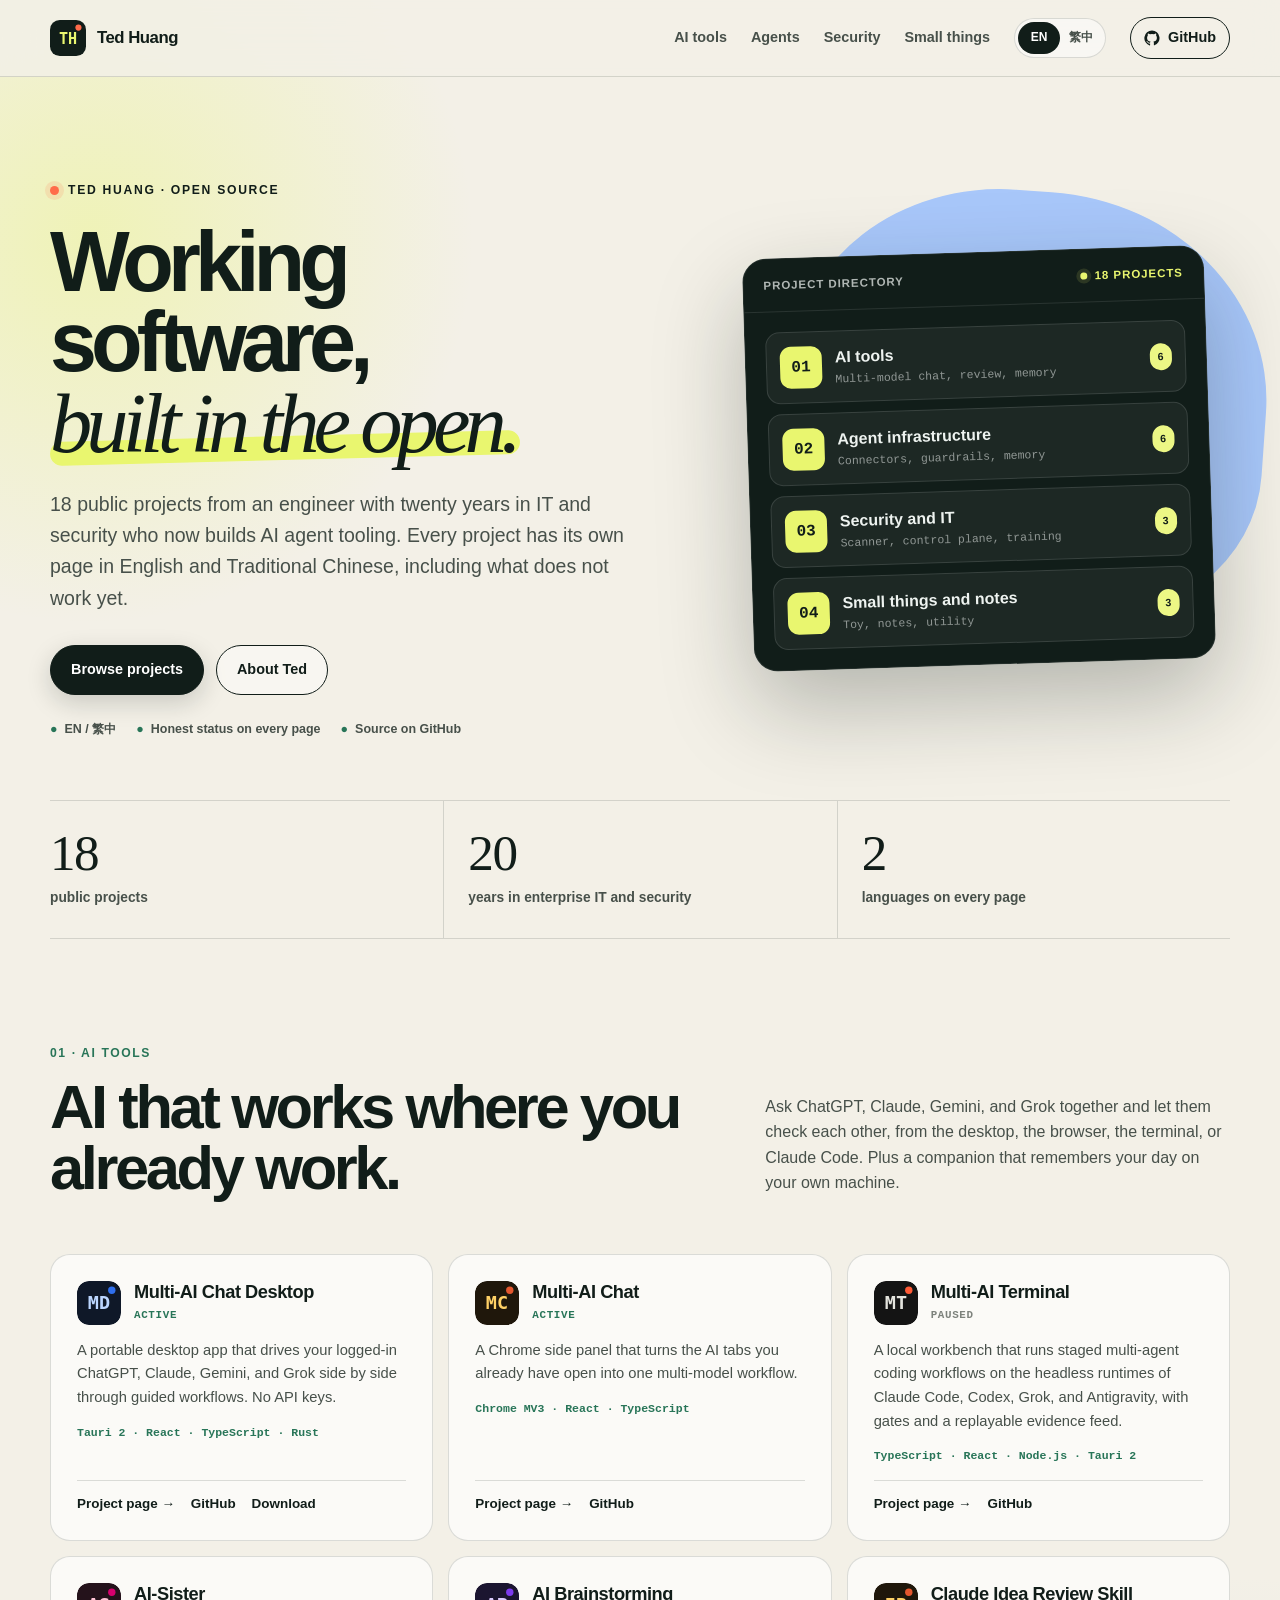
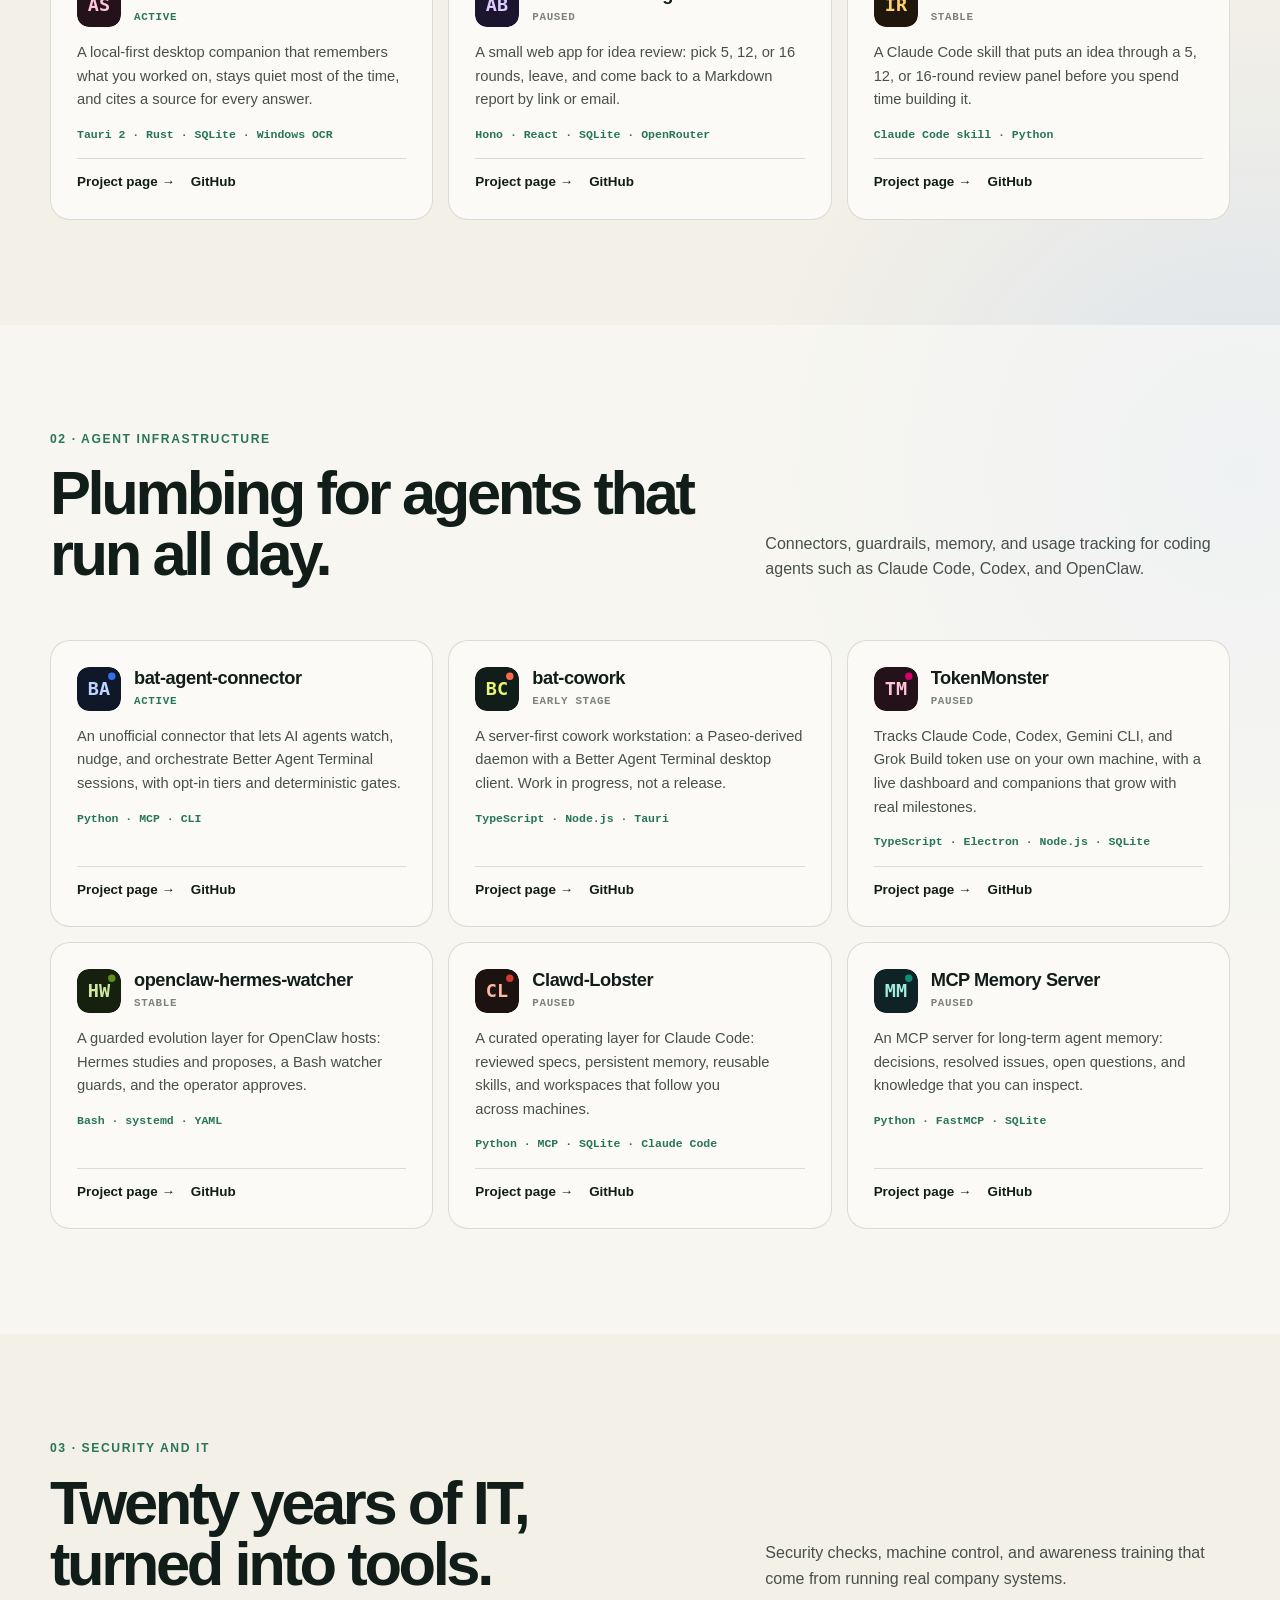
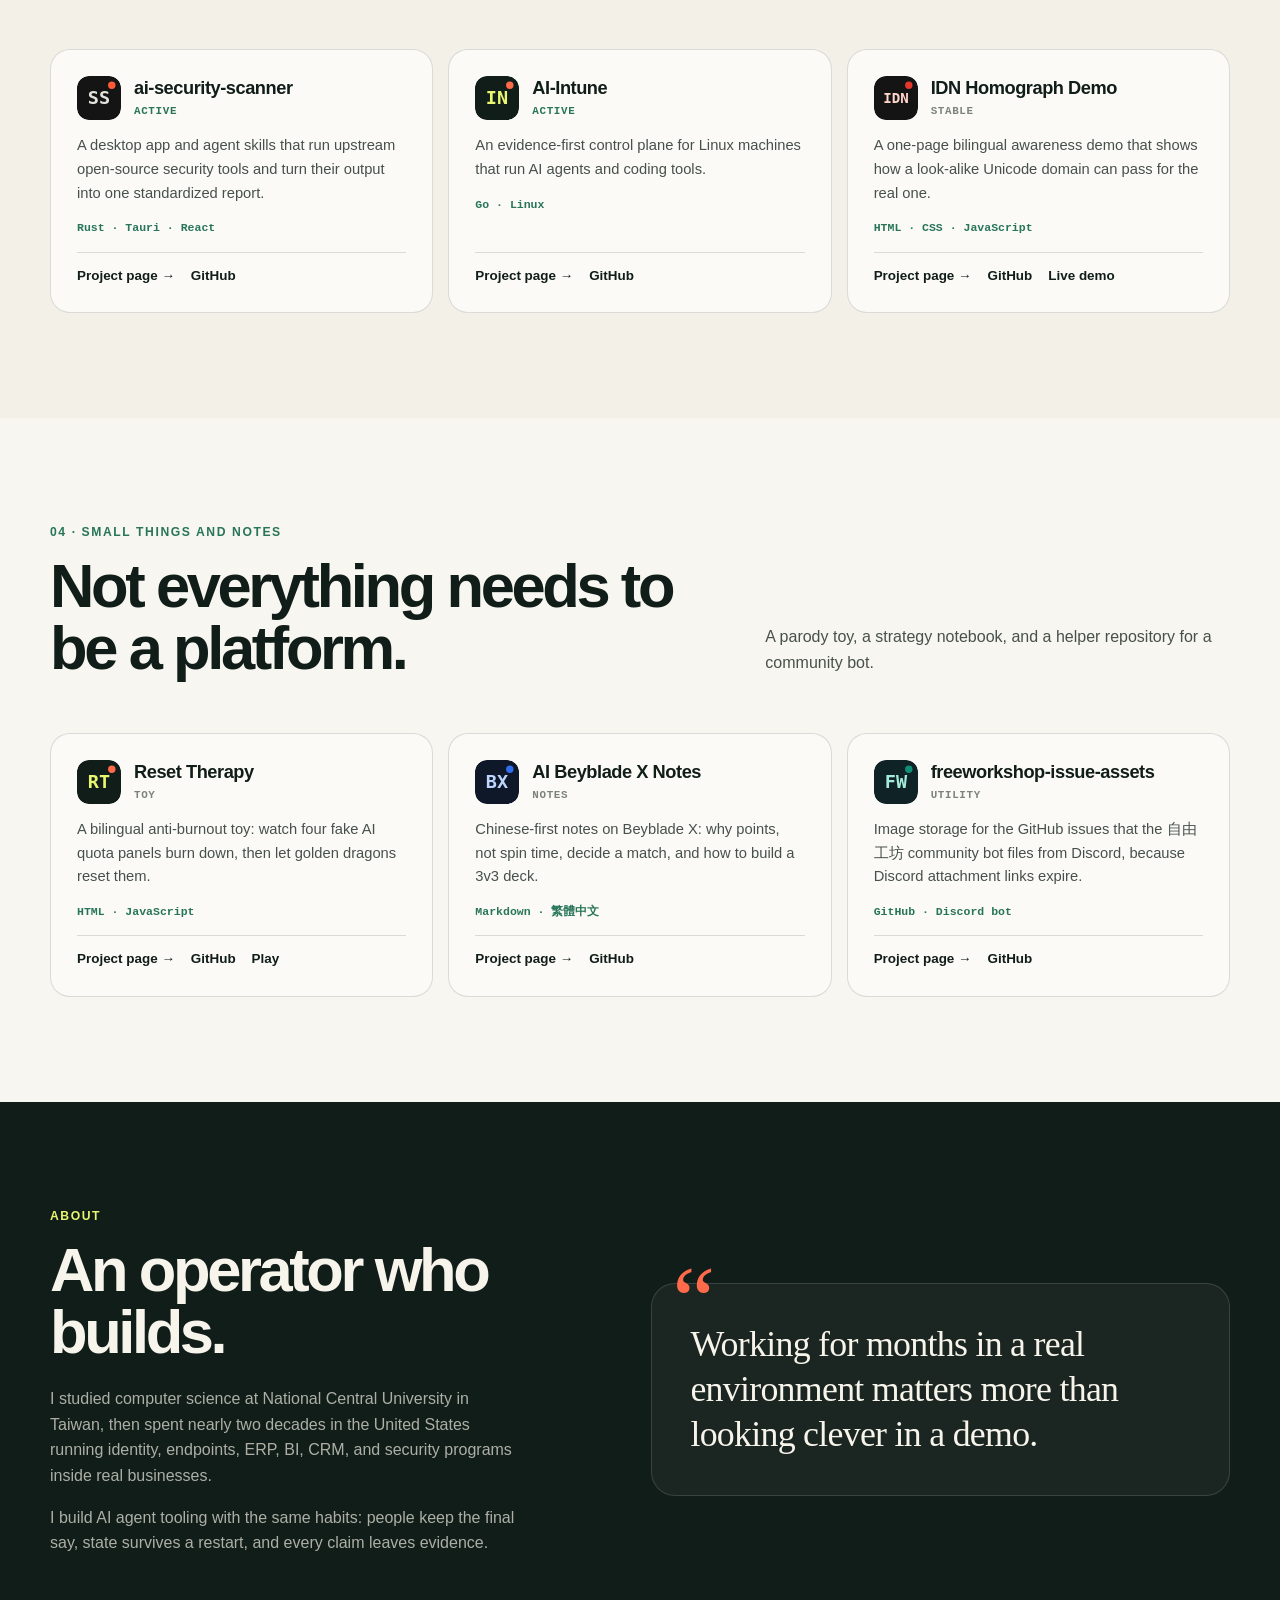
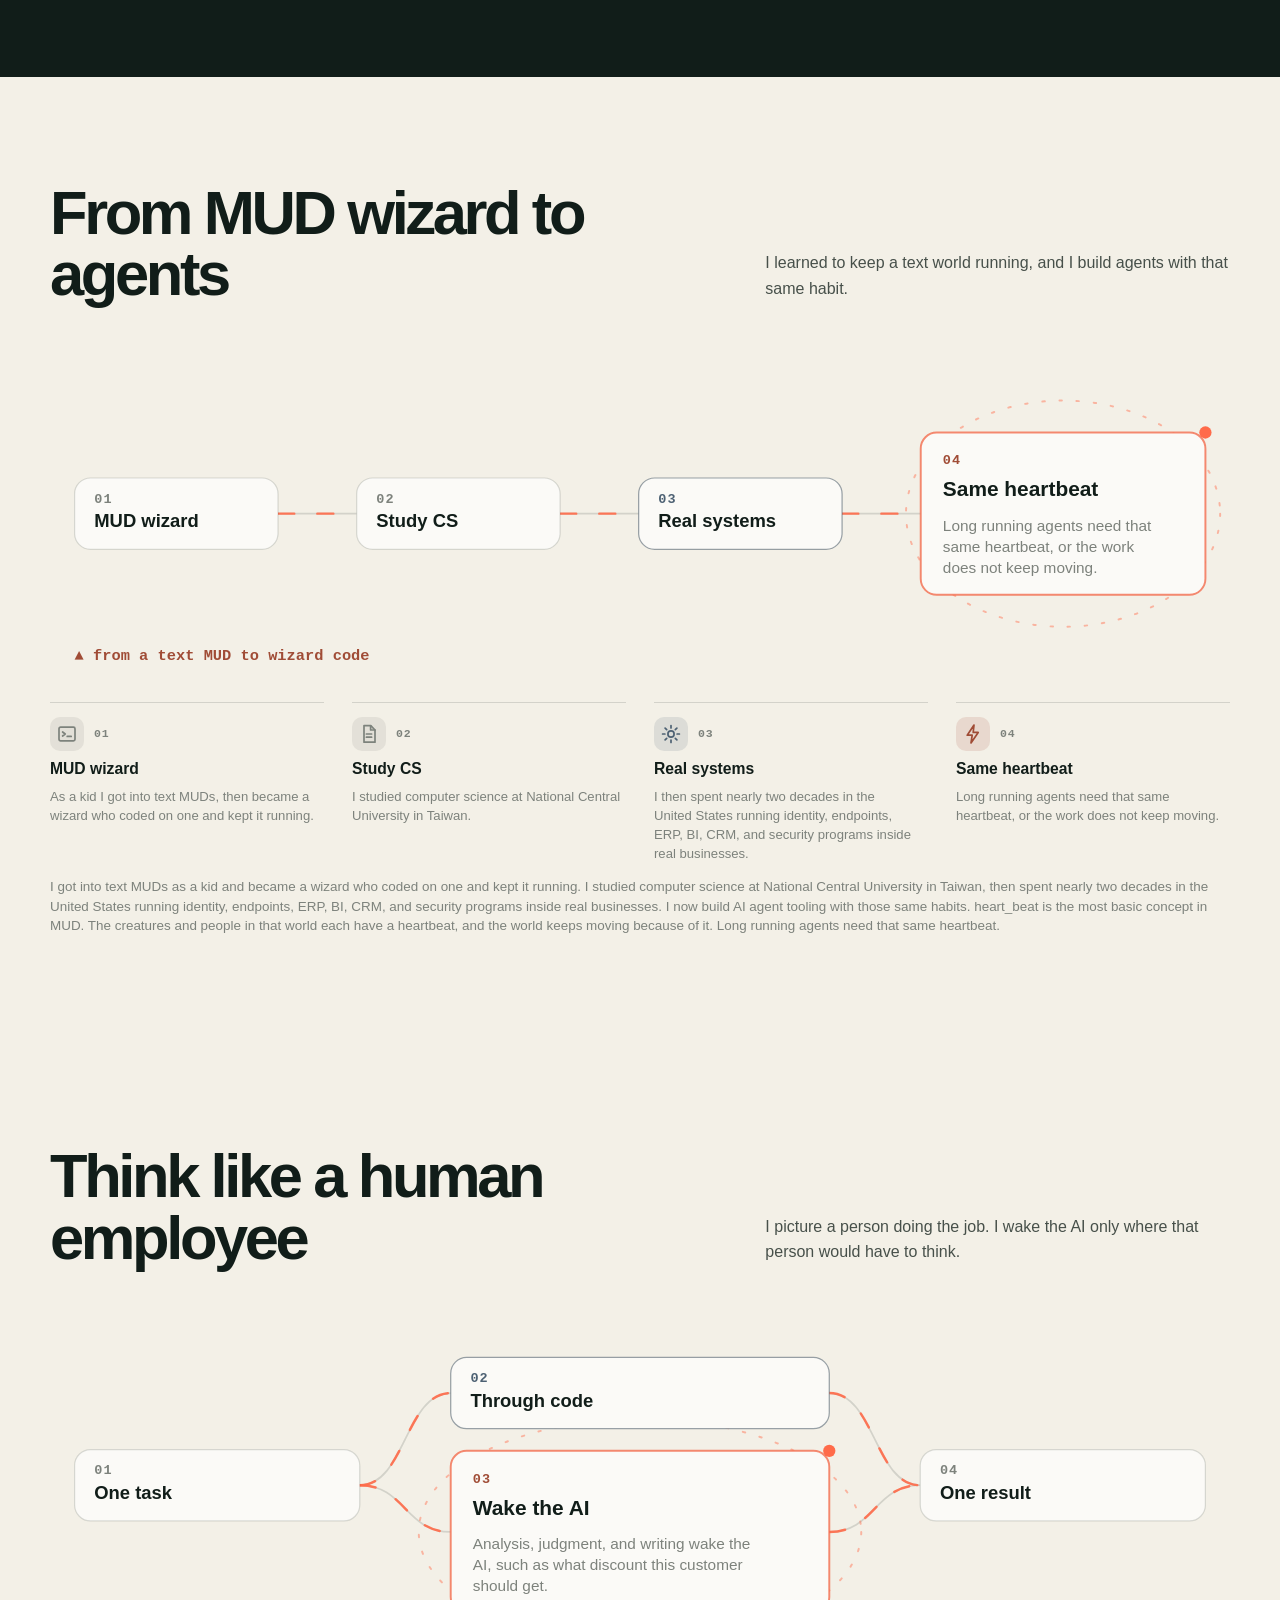
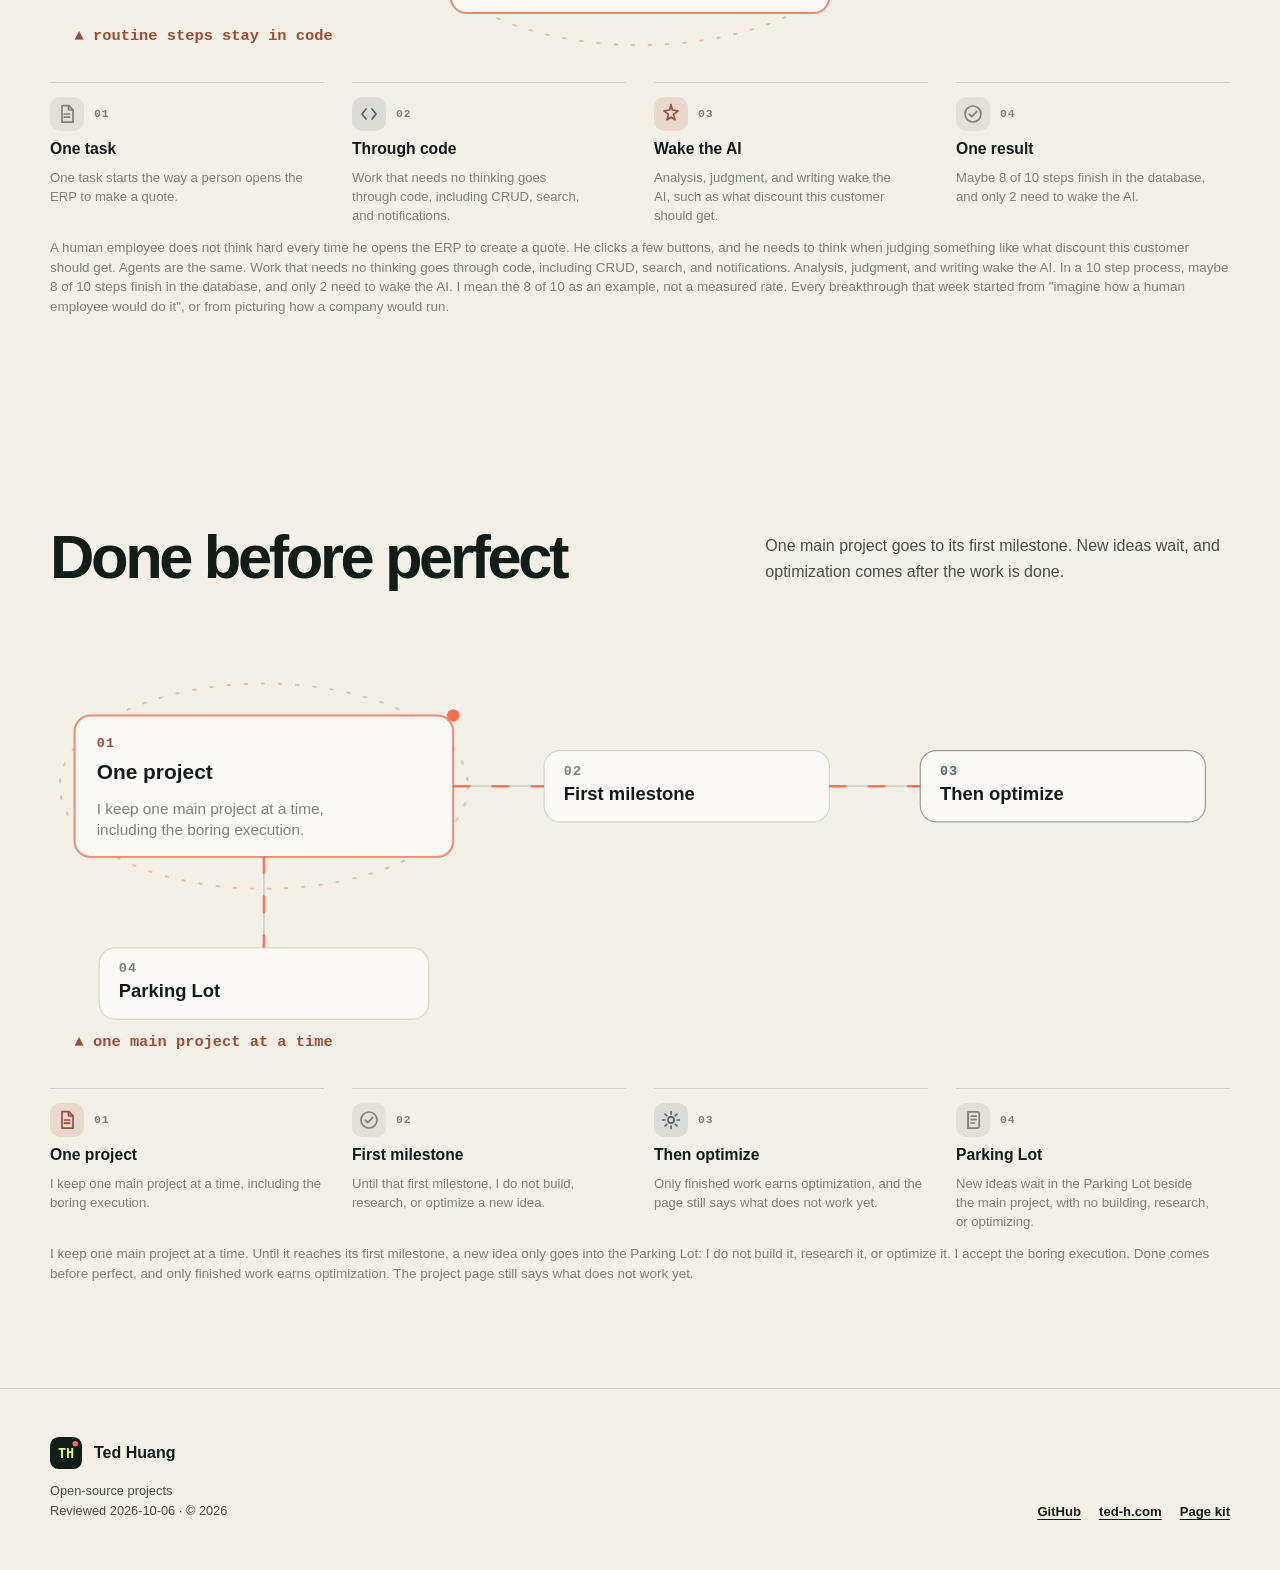
==== commit 442f53bf: "Replace the hub diagrams with three about how Ted works. The diagrams on the hub explained how a pro" ====
--- a/site/index.html
+++ b/site/index.html
@@ -31,7 +31,7 @@
 <a class="brand" href="#top"><img src="logo.svg" alt="" width="36" height="36"><span>Ted Huang</span></a>
 <button class="menu-button" type="button" aria-expanded="false" aria-controls="site-navigation"><span class="lang-en">Menu</span><span class="lang-zh" lang="zh-Hant">選單</span></button>
 <nav class="site-nav" id="site-navigation" aria-label="Primary">
-<a href="#ai-tools"><span class="lang-en">AI tools</span><span class="lang-zh" lang="zh-Hant">AI 工具</span></a><a href="#agents"><span class="lang-en">Agents</span><span class="lang-zh" lang="zh-Hant">Agent</span></a><a href="#security"><span class="lang-en">Security</span><span class="lang-zh" lang="zh-Hant">資安</span></a><a href="#small"><span class="lang-en">Small things</span><span class="lang-zh" lang="zh-Hant">小作品</span></a><a href="#how"><span class="lang-en">How it works</span><span class="lang-zh" lang="zh-Hant">運作方式</span></a>
+<a href="#ai-tools"><span class="lang-en">AI tools</span><span class="lang-zh" lang="zh-Hant">AI 工具</span></a><a href="#agents"><span class="lang-en">Agents</span><span class="lang-zh" lang="zh-Hant">Agent</span></a><a href="#security"><span class="lang-en">Security</span><span class="lang-zh" lang="zh-Hant">資安</span></a><a href="#small"><span class="lang-en">Small things</span><span class="lang-zh" lang="zh-Hant">小作品</span></a>
 <div class="language-switch" role="group" aria-label="Language / 語言"><button type="button" data-language="en" aria-pressed="true">EN</button><button type="button" data-language="zh" aria-pressed="false">繁中</button></div>
 <a class="github-link" href="https://github.com/teddashh"><svg viewBox="0 0 24 24" aria-hidden="true"><path fill="currentColor" d="M12 .7a11.5 11.5 0 0 0-3.64 22.4c.58.1.79-.25.79-.56v-2.24c-3.22.7-3.9-1.37-3.9-1.37-.52-1.34-1.28-1.7-1.28-1.7-1.05-.72.08-.7.08-.7 1.16.08 1.77 1.19 1.77 1.19 1.03 1.77 2.7 1.26 3.36 .96 .1-.75.4-1.26.73-1.55-2.57-.29-5.28-1.29-5.28-5.69 0-1.26.45-2.28 1.19-3.09-.12-.29-.52-1.46.11-3.05 0 0 .97-.31 3.16 1.18a10.96 10.96 0 0 1 5.76 0c2.2-1.49 3.16-1.18 3.16-1.18.63 1.59.23 2.76.11 3.05 .74 .81 1.19 1.83 1.19 3.09 0 4.42-2.72 5.39-5.3 5.68 .42 .36.79 1.07.79 2.16v3.21c0 .31.21 .67 .8.56A11.5 11.5 0 0 0 12 .7Z"/></svg><span>GitHub</span></a>
 </nav>
@@ -44,7 +44,9 @@
 <section><div class="section group" id="security"><div class="section-heading "><div><div class="section-kicker"><span class="lang-en">03 · Security and IT</span><span class="lang-zh" lang="zh-Hant">03 · 資安與 IT</span></div><h2 class="lang-en">Twenty years of IT, turned into tools.</h2><h2 class="lang-zh" lang="zh-Hant">二十年 IT 經驗，做成工具。</h2></div><p class="lang-en">Security checks, machine control, and awareness training that come from running real company systems.</p><p class="lang-zh" lang="zh-Hant">從實際維運公司系統累積出來的資安檢查、機器管控與資安意識教材。</p></div><div class="project-grid"><article class="project-card" id="p-ai-security-scanner"><div class="project-head"><img src="tiles/ai-security-scanner.svg" alt="" width="44" height="44"><div><h3><a class="lang-en" href="/ai-security-scanner/">ai-security-scanner</a><a class="lang-zh" lang="zh-Hant" href="/ai-security-scanner/?lang=zh-TW">ai-security-scanner</a></h3><span class="lang-en project-status is-active">Active</span><span class="lang-zh project-status is-active" lang="zh-Hant">持續開發</span></div></div><p class="lang-en">A desktop app and agent skills that run upstream open-source security tools and turn their output into one standardized report.</p><p class="lang-zh" lang="zh-Hant">桌面 app 與 agent skill：執行上游的開源資安工具，把結果整理成一份標準化報告。</p><div class="project-stack">Rust · Tauri · React</div><div class="project-links"><a class="lang-en" href="/ai-security-scanner/">Project page →</a><a class="lang-zh" lang="zh-Hant" href="/ai-security-scanner/?lang=zh-TW">專案介紹 →</a><a href="https://github.com/teddashh/ai-security-scanner">GitHub</a></div></article><article class="project-card" id="p-ai-intune"><div class="project-head"><img src="tiles/AI-Intune.svg" alt="" width="44" height="44"><div><h3><a class="lang-en" href="/AI-Intune/">AI-Intune</a><a class="lang-zh" lang="zh-Hant" href="/AI-Intune/?lang=zh-TW">AI-Intune</a></h3><span class="lang-en project-status is-active">Active</span><span class="lang-zh project-status is-active" lang="zh-Hant">持續開發</span></div></div><p class="lang-en">An evidence-first control plane for Linux machines that run AI agents and coding tools.</p><p class="lang-zh" lang="zh-Hant">以證據為本的控制平面，管理執行 AI agent 與 coding 工具的 Linux 機器。</p><div class="project-stack">Go · Linux</div><div class="project-links"><a class="lang-en" href="/AI-Intune/">Project page →</a><a class="lang-zh" lang="zh-Hant" href="/AI-Intune/?lang=zh-TW">專案介紹 →</a><a href="https://github.com/teddashh/AI-Intune">GitHub</a></div></article><article class="project-card" id="p-idn-homograph-example"><div class="project-head"><img src="tiles/idn-homograph-example.svg" alt="" width="44" height="44"><div><h3><a class="lang-en" href="/idn-homograph-example/">IDN Homograph Demo</a><a class="lang-zh" lang="zh-Hant" href="/idn-homograph-example/?lang=zh-TW">IDN Homograph Demo</a></h3><span class="lang-en project-status">Stable</span><span class="lang-zh project-status" lang="zh-Hant">穩定</span></div></div><p class="lang-en">A one-page bilingual awareness demo that shows how a look-alike Unicode domain can pass for the real one.</p><p class="lang-zh" lang="zh-Hant">一頁式的中英雙語資安意識示範：看看長得一模一樣的 Unicode 網域，怎麼冒充真的網站。</p><div class="project-stack">HTML · CSS · JavaScript</div><div class="project-links"><a class="lang-en" href="/idn-homograph-example/">Project page →</a><a class="lang-zh" lang="zh-Hant" href="/idn-homograph-example/?lang=zh-TW">專案介紹 →</a><a href="https://github.com/teddashh/idn-homograph-example">GitHub</a><a href="https://project-9ogsa.vercel.app"><span class="lang-en">Live demo</span><span class="lang-zh" lang="zh-Hant">線上示範</span></a></div></article></div></div></section>
 <section class="tinted"><div class="section group" id="small"><div class="section-heading "><div><div class="section-kicker"><span class="lang-en">04 · Small things and notes</span><span class="lang-zh" lang="zh-Hant">04 · 小作品與筆記</span></div><h2 class="lang-en">Not everything needs to be a platform.</h2><h2 class="lang-zh" lang="zh-Hant">不是每樣東西都要做成平台。</h2></div><p class="lang-en">A parody toy, a strategy notebook, and a helper repository for a community bot.</p><p class="lang-zh" lang="zh-Hant">一個惡搞小玩具、一本策略筆記，還有一個替社群機器人存圖的倉庫。</p></div><div class="project-grid"><article class="project-card" id="p-reset-therapy"><div class="project-head"><img src="tiles/reset-therapy.svg" alt="" width="44" height="44"><div><h3><a class="lang-en" href="/reset-therapy/">Reset Therapy</a><a class="lang-zh" lang="zh-Hant" href="/reset-therapy/?lang=zh-TW">重置 Therapy</a></h3><span class="lang-en project-status">Toy</span><span class="lang-zh project-status" lang="zh-Hant">小玩具</span></div></div><p class="lang-en">A bilingual anti-burnout toy: watch four fake AI quota panels burn down, then let golden dragons reset them.</p><p class="lang-zh" lang="zh-Hant">中英雙語的抗倦怠小玩具：看著四個假的 AI 額度面板燒光，再讓黃金龍幫你重置。</p><div class="project-stack">HTML · JavaScript</div><div class="project-links"><a class="lang-en" href="/reset-therapy/">Project page →</a><a class="lang-zh" lang="zh-Hant" href="/reset-therapy/?lang=zh-TW">專案介紹 →</a><a href="https://github.com/teddashh/reset-therapy">GitHub</a><a class="lang-en" href="/reset-therapy/play/">Play</a><a class="lang-zh" lang="zh-Hant" href="/reset-therapy/play/?lang=zh">開始玩</a></div></article><article class="project-card" id="p-zhan-dou-tuo-luo"><div class="project-head"><img src="tiles/zhan-dou-tuo-luo.svg" alt="" width="44" height="44"><div><h3><a class="lang-en" href="/zhan-dou-tuo-luo/">AI Beyblade X Notes</a><a class="lang-zh" lang="zh-Hant" href="/zhan-dou-tuo-luo/?lang=zh-TW">AI 教你打陀螺</a></h3><span class="lang-en project-status">Notes</span><span class="lang-zh project-status" lang="zh-Hant">筆記</span></div></div><p class="lang-en">Chinese-first notes on Beyblade X: why points, not spin time, decide a match, and how to build a 3v3 deck.</p><p class="lang-zh" lang="zh-Hant">戰鬥陀螺 Beyblade X 中文筆記：為什麼決定勝負的是分數而不是誰轉得最久，以及怎麼配 3v3 牌組。</p><div class="project-stack">Markdown · 繁體中文</div><div class="project-links"><a class="lang-en" href="/zhan-dou-tuo-luo/">Project page →</a><a class="lang-zh" lang="zh-Hant" href="/zhan-dou-tuo-luo/?lang=zh-TW">專案介紹 →</a><a href="https://github.com/teddashh/zhan-dou-tuo-luo">GitHub</a></div></article><article class="project-card" id="p-freeworkshop-issue-assets"><div class="project-head"><img src="tiles/freeworkshop-issue-assets.svg" alt="" width="44" height="44"><div><h3><a class="lang-en" href="/freeworkshop-issue-assets/">freeworkshop-issue-assets</a><a class="lang-zh" lang="zh-Hant" href="/freeworkshop-issue-assets/?lang=zh-TW">freeworkshop-issue-assets</a></h3><span class="lang-en project-status">Utility</span><span class="lang-zh project-status" lang="zh-Hant">工具倉庫</span></div></div><p class="lang-en">Image storage for the GitHub issues that the 自由工坊 community bot files from Discord, because Discord attachment links expire.</p><p class="lang-zh" lang="zh-Hant">自由工坊社群機器人從 Discord 開 GitHub issue 時用的圖片倉庫，因為 Discord 附件連結會過期。</p><div class="project-stack">GitHub · Discord bot</div><div class="project-links"><a class="lang-en" href="/freeworkshop-issue-assets/">Project page →</a><a class="lang-zh" lang="zh-Hant" href="/freeworkshop-issue-assets/?lang=zh-TW">專案介紹 →</a><a href="https://github.com/teddashh/freeworkshop-issue-assets">GitHub</a></div></article></div></div></section>
 <section class="band" id="about"><div class="section problem-grid"><div><div class="section-kicker"><span class="lang-en">About</span><span class="lang-zh" lang="zh-Hant">關於</span></div><h2 class="lang-en">An operator who builds.</h2><h2 class="lang-zh" lang="zh-Hant">維運出身，自己動手做。</h2><p class="lang-en">I studied computer science at National Central University in Taiwan, then spent nearly two decades in the United States running identity, endpoints, ERP, BI, CRM, and security programs inside real businesses.</p><p class="lang-zh" lang="zh-Hant">我在台灣讀中央大學資工，之後在美國將近二十年，在真實的企業裡負責身分管理、端點、ERP、BI、CRM 與資安計畫。</p><p class="lang-en">I build AI agent tooling with the same habits: people keep the final say, state survives a restart, and every claim leaves evidence.</p><p class="lang-zh" lang="zh-Hant">現在我用同樣的習慣做 AI agent 工具：最後的決定權留在人手上，狀態重開也不會遺失，每個說法都留下證據。</p></div><blockquote class="lang-en quote">Working for months in a real environment matters more than looking clever in a demo.</blockquote><blockquote class="lang-zh quote" lang="zh-Hant">demo 裡看起來聰明，不如在真實環境裡穩定跑上好幾個月。</blockquote></div></section>
-<section class="section" id="how"><div class="section-heading "><div><h2 class="lang-en">How it works</h2><h2 class="lang-zh" lang="zh-Hant">運作方式</h2></div></div><div class="fd-story" id="page-build"><h3 class="lang-en">How a project page is made</h3><h3 class="lang-zh" lang="zh-Hant">專案頁怎麼做成</h3><p class="lang-en">Each repository keeps its own page.json. The kit turns that file into the static page GitHub Pages serves.</p><p class="lang-zh" lang="zh-Hant">每個 repo 自己留一份 page.json。套件把這個檔做成 GitHub Pages 上的靜態頁。</p><figure class="fd lang-en" data-fd="{&quot;columns&quot;:[[0],[1],[2],[3]],&quot;core&quot;:2}"><ol class="fd-legend"><li class="fd-node" data-step="0" data-tone="neutral" data-icon="doc"><span class="fd-head"><span class="fd-chip"></span><span class="fd-step" aria-hidden="true">01</span></span><p class="fd-title">Read the repo</p><p class="fd-note">The text has to match that repository&#x27;s README and the code that runs today.</p><span class="fd-link" aria-hidden="true"></span></li><li class="fd-node" data-step="1" data-tone="neutral" data-icon="code"><span class="fd-head"><span class="fd-chip"></span><span class="fd-step" aria-hidden="true">02</span></span><p class="fd-title">Write page.json</p><p class="fd-note">site/page.json holds both languages, the sections, and the verified date.</p><span class="fd-link" aria-hidden="true"></span></li><li class="fd-node" data-step="2" data-tone="accent" data-icon="gear"><span class="fd-head"><span class="fd-chip"></span><span class="fd-step" aria-hidden="true">03</span></span><p class="fd-title">Run render.py</p><p class="fd-note">The kit checks the file, then writes the static page into that repo&#x27;s site/.</p><span class="fd-link" aria-hidden="true"></span></li><li class="fd-node" data-step="3" data-tone="info" data-icon="globe"><span class="fd-head"><span class="fd-chip"></span><span class="fd-step" aria-hidden="true">04</span></span><p class="fd-title">Publish the page</p><p class="fd-note">That repo&#x27;s Pages workflow serves site/ at teddashh.github.io, under the repository name.</p></li></ol><ul class="fd-ticks"><li>README and code come first</li><li>page.json is the source</li><li>render.py writes site/</li></ul><figcaption>A project page starts from that repository&#x27;s README and from what its code does today. Those facts are written into site/page.json, in English and Traditional Chinese. kit/render.py checks the file and writes the static page into site/. The repository&#x27;s own Pages workflow then publishes site/ at teddashh.github.io, followed by the repository name. This repository hosts the directory and the kit, not the other projects&#x27; pages.</figcaption></figure><figure class="fd lang-zh" lang="zh-Hant" data-fd="{&quot;columns&quot;:[[0],[1],[2],[3]],&quot;core&quot;:2}"><ol class="fd-legend"><li class="fd-node" data-step="0" data-tone="neutral" data-icon="doc"><span class="fd-head"><span class="fd-chip"></span><span class="fd-step" aria-hidden="true">01</span></span><p class="fd-title">讀專案內容</p><p class="fd-note">文字必須對得上該 repo 的 README，以及現在真正在跑的程式。</p><span class="fd-link" aria-hidden="true"></span></li><li class="fd-node" data-step="1" data-tone="neutral" data-icon="code"><span class="fd-head"><span class="fd-chip"></span><span class="fd-step" aria-hidden="true">02</span></span><p class="fd-title">寫來源檔</p><p class="fd-note">site/page.json 放兩種語言、各個段落，以及查核日期。</p><span class="fd-link" aria-hidden="true"></span></li><li class="fd-node" data-step="2" data-tone="accent" data-icon="gear"><span class="fd-head"><span class="fd-chip"></span><span class="fd-step" aria-hidden="true">03</span></span><p class="fd-title">跑產生器</p><p class="fd-note">套件先檢查這個檔，再把靜態頁寫進該 repo 的 site/。</p><span class="fd-link" aria-hidden="true"></span></li><li class="fd-node" data-step="3" data-tone="info" data-icon="globe"><span class="fd-head"><span class="fd-chip"></span><span class="fd-step" aria-hidden="true">04</span></span><p class="fd-title">發佈成頁面</p><p class="fd-note">該 repo 的 Pages 流程把 site/ 發佈到 teddashh.github.io 的專案路徑。</p></li></ol><ul class="fd-ticks"><li>先對 README 和程式</li><li>page.json 才是來源</li><li>render.py 寫出 site/</li></ul><figcaption>專案頁的內容來自該 repo 的 README，以及它的程式現在真正會做的事。這些事實寫進 site/page.json，英文和繁體中文都有。kit/render.py 檢查這個檔，再把靜態頁寫進 site/。該 repo 自己的 Pages 流程接著把 site/ 發佈到 teddashh.github.io 的專案路徑。這個 repo 放的是目錄和套件，不是其他專案的頁面。</figcaption></figure></div><div class="fd-story" id="one-list"><h3 class="lang-en">One list, three homes</h3><h3 class="lang-zh" lang="zh-Hant">一份清單三處</h3><p class="lang-en">hub.json is the only project list. The directory, the GitHub profile README, and the projects page on ted-h.com are built from it.</p><p class="lang-zh" lang="zh-Hant">hub.json 是唯一的專案清單。這份目錄、GitHub 個人頁 README，以及 ted-h.com 的專案頁，都從它做出來。</p><figure class="fd lang-en" data-fd="{&quot;columns&quot;:[[0],[1,2,3]],&quot;core&quot;:0}"><ol class="fd-legend"><li class="fd-node" data-step="0" data-tone="accent" data-icon="hub"><span class="fd-head"><span class="fd-chip"></span><span class="fd-step" aria-hidden="true">01</span></span><p class="fd-title">hub.json</p><p class="fd-note">One file lists every project, with its group, one-line description, stack, and status.</p><span class="fd-link" aria-hidden="true"></span></li><li class="fd-node" data-step="1" data-tone="neutral" data-icon="window"><span class="fd-head"><span class="fd-chip"></span><span class="fd-step" aria-hidden="true">02</span></span><p class="fd-title">This directory</p><p class="fd-note">render_hub.py reads the file and writes the directory page you are on.</p><span class="fd-link" aria-hidden="true"></span></li><li class="fd-node" data-step="2" data-tone="neutral" data-icon="doc"><span class="fd-head"><span class="fd-chip"></span><span class="fd-step" aria-hidden="true">03</span></span><p class="fd-title">Profile README</p><p class="fd-note">render_profile.py fills the project block of the GitHub profile README, in English and Chinese.</p><span class="fd-link" aria-hidden="true"></span></li><li class="fd-node" data-step="3" data-tone="info" data-icon="globe"><span class="fd-head"><span class="fd-chip"></span><span class="fd-step" aria-hidden="true">04</span></span><p class="fd-title">ted-h.com</p><p class="fd-note">The projects page at ted-h.com/projects shows this same list.</p></li></ol><ul class="fd-ticks"><li>hub.json is the only list</li><li>the kit writes two of the pages</li><li>ted-h.com/projects matches it</li></ul><figcaption>hub.json is the single list of projects: group, one-line description, stack, and status. kit/render_hub.py reads it and writes this directory. kit/render_profile.py reads it and fills the project block of the GitHub profile README, in English and Traditional Chinese, plus a projects directory beside that README. The projects page at ted-h.com/projects is built from the same list, with the same groups, lines, stacks, and status labels.</figcaption></figure><figure class="fd lang-zh" lang="zh-Hant" data-fd="{&quot;columns&quot;:[[0],[1,2,3]],&quot;core&quot;:0}"><ol class="fd-legend"><li class="fd-node" data-step="0" data-tone="accent" data-icon="hub"><span class="fd-head"><span class="fd-chip"></span><span class="fd-step" aria-hidden="true">01</span></span><p class="fd-title">hub.json</p><p class="fd-note">一個檔列出每個專案的分組、一句話、技術堆疊和狀態。</p><span class="fd-link" aria-hidden="true"></span></li><li class="fd-node" data-step="1" data-tone="neutral" data-icon="window"><span class="fd-head"><span class="fd-chip"></span><span class="fd-step" aria-hidden="true">02</span></span><p class="fd-title">這份目錄</p><p class="fd-note">render_hub.py 讀這個檔，寫出你正在看的這份目錄。</p><span class="fd-link" aria-hidden="true"></span></li><li class="fd-node" data-step="2" data-tone="neutral" data-icon="doc"><span class="fd-head"><span class="fd-chip"></span><span class="fd-step" aria-hidden="true">03</span></span><p class="fd-title">個人頁清單</p><p class="fd-note">render_profile.py 填上 GitHub 個人頁 README 的專案區塊，中英文都有。</p><span class="fd-link" aria-hidden="true"></span></li><li class="fd-node" data-step="3" data-tone="info" data-icon="globe"><span class="fd-head"><span class="fd-chip"></span><span class="fd-step" aria-hidden="true">04</span></span><p class="fd-title">官網專案</p><p class="fd-note">ted-h.com/projects 的專案頁顯示的是同一份清單。</p></li></ol><ul class="fd-ticks"><li>hub.json 是唯一清單</li><li>套件寫出其中兩個頁面</li><li>ted-h.com 顯示同一份</li></ul><figcaption>hub.json 是唯一的專案清單：分組、一句話、技術堆疊和狀態。kit/render_hub.py 讀它，寫出這份目錄。kit/render_profile.py 讀它，填上 GitHub 個人頁 README 的專案區塊，英文和繁體中文都有，並在旁邊產生 projects 目錄。ted-h.com/projects 的專案頁也是從同一份清單做出來的，分組、介紹、技術堆疊和狀態標籤都相同。</figcaption></figure></div><div class="fd-story" id="which-language"><h3 class="lang-en">Which language you see</h3><h3 class="lang-zh" lang="zh-Hant">你會看到哪種語言</h3><p class="lang-en">lang.js picks the language before the page paints, in the order drawn here. After that, the EN and 繁中 buttons swap the text already in the page, update the title and description, save the choice, and rewrite the link.</p><p class="lang-zh" lang="zh-Hant">lang.js 在畫面畫出來之前選定語言，順序如圖。之後按 EN 或繁中，會就地換掉頁面上的文字、更新標題和說明、記住選擇，並改寫網址。</p><figure class="fd lang-en" data-fd="{&quot;columns&quot;:[[0],[1],[2],[3],[4]],&quot;core&quot;:0}"><ol class="fd-legend"><li class="fd-node" data-step="0" data-tone="accent" data-icon="globe"><span class="fd-head"><span class="fd-chip"></span><span class="fd-step" aria-hidden="true">01</span></span><p class="fd-title">Link parameter</p><p class="fd-note">A ?lang= value starting with zh or en wins, and zh-TW selects Chinese.</p><span class="fd-link" aria-hidden="true"></span></li><li class="fd-node" data-step="1" data-tone="neutral" data-icon="database"><span class="fd-head"><span class="fd-chip"></span><span class="fd-step" aria-hidden="true">02</span></span><p class="fd-title">Saved choice</p><p class="fd-note">Otherwise the page reads localStorage key tedh-project-lang.</p><span class="fd-link" aria-hidden="true"></span></li><li class="fd-node" data-step="2" data-tone="info" data-icon="window"><span class="fd-head"><span class="fd-chip"></span><span class="fd-step" aria-hidden="true">03</span></span><p class="fd-title">Browser list</p><p class="fd-note">Otherwise any zh entry in the browser&#x27;s language list selects Chinese.</p><span class="fd-link" aria-hidden="true"></span></li><li class="fd-node" data-step="3" data-tone="neutral" data-icon="doc"><span class="fd-head"><span class="fd-chip"></span><span class="fd-step" aria-hidden="true">04</span></span><p class="fd-title">English</p><p class="fd-note">When that list has no zh entry, the page stays in English.</p><span class="fd-link" aria-hidden="true"></span></li><li class="fd-node" data-step="4" data-tone="info" data-icon="route"><span class="fd-head"><span class="fd-chip"></span><span class="fd-step" aria-hidden="true">05</span></span><p class="fd-title">EN or 繁中</p><p class="fd-note">Those buttons swap the text already in the HTML, update the title and description, save the choice, and rewrite the link.</p></li></ol><ul class="fd-ticks"><li>a zh or en ?lang= value wins</li><li>then the saved key, then the browser</li><li>EN and 繁中 rewrite the link</li></ul><figcaption>This directory loads the same lang.js and app.js as a project page. lang.js runs before paint. A ?lang= value that starts with zh or en wins, so the profile README and the zh-Hant alternate link use ?lang=zh-TW to select Chinese. Otherwise it reads localStorage key tedh-project-lang. Otherwise it scans the browser&#x27;s language list and selects Chinese if any entry starts with zh, or English if none does. Both languages are already in the HTML, and the page shows one of them. The buttons are labeled EN and 繁中. Pressing one shows that language, sets the document title and the description, stores zh or en under tedh-project-lang, and rewrites the link: ?lang=zh-TW for Chinese, and no lang parameter for English. Opening the page also stores the choice it already made, and does not change the link until a button is pressed.</figcaption></figure><figure class="fd lang-zh" lang="zh-Hant" data-fd="{&quot;columns&quot;:[[0],[1],[2],[3],[4]],&quot;core&quot;:0}"><ol class="fd-legend"><li class="fd-node" data-step="0" data-tone="accent" data-icon="globe"><span class="fd-head"><span class="fd-chip"></span><span class="fd-step" aria-hidden="true">01</span></span><p class="fd-title">網址參數</p><p class="fd-note">以 zh 或 en 開頭的 ?lang= 優先，zh-TW 會選中文。</p><span class="fd-link" aria-hidden="true"></span></li><li class="fd-node" data-step="1" data-tone="neutral" data-icon="database"><span class="fd-head"><span class="fd-chip"></span><span class="fd-step" aria-hidden="true">02</span></span><p class="fd-title">記住的選擇</p><p class="fd-note">否則讀這個瀏覽器 localStorage 的 tedh-project-lang。</p><span class="fd-link" aria-hidden="true"></span></li><li class="fd-node" data-step="2" data-tone="info" data-icon="window"><span class="fd-head"><span class="fd-chip"></span><span class="fd-step" aria-hidden="true">03</span></span><p class="fd-title">瀏覽器清單</p><p class="fd-note">再不然，瀏覽器語言清單裡有 zh 就選中文。</p><span class="fd-link" aria-hidden="true"></span></li><li class="fd-node" data-step="3" data-tone="neutral" data-icon="doc"><span class="fd-head"><span class="fd-chip"></span><span class="fd-step" aria-hidden="true">04</span></span><p class="fd-title">否則英文</p><p class="fd-note">清單裡沒有 zh 時，頁面就用英文。</p><span class="fd-link" aria-hidden="true"></span></li><li class="fd-node" data-step="4" data-tone="info" data-icon="route"><span class="fd-head"><span class="fd-chip"></span><span class="fd-step" aria-hidden="true">05</span></span><p class="fd-title">語言按鈕</p><p class="fd-note">按 EN 或繁中會就地換字、更新標題和說明、記住選擇，並改寫網址。</p></li></ol><ul class="fd-ticks"><li>網址參數 zh 或 en 優先</li><li>再看記住的選擇與瀏覽器</li><li>EN 與繁中會改寫網址</li></ul><figcaption>這份目錄載入的 lang.js 和 app.js 與專案頁相同。lang.js 在畫面畫出來之前執行。以 zh 或 en 開頭的 ?lang= 優先，所以個人頁 README 和 zh-Hant 的替代連結用 ?lang=zh-TW 來選中文。否則讀 localStorage 的 tedh-project-lang。再不然就看瀏覽器的語言清單，任一項以 zh 開頭就選中文，都沒有就用英文。兩種語言都已經在同一份 HTML 裡，頁面只顯示其中一種。按鈕上的字是 EN 和繁中。按下之後會切換顯示的語言、設定標題和說明、把 zh 或 en 存進 tedh-project-lang，並改寫網址：中文加上 ?lang=zh-TW，英文則拿掉 lang 參數。打開頁面時也會把已經選定的語言存起來，但在按下按鈕之前不會改網址。</figcaption></figure></div></section>
+<section class="section" id="mud-to-agents"><div class="section-heading "><div><h2 class="lang-en">From MUD wizard to agents</h2><h2 class="lang-zh" lang="zh-Hant">從 MUD 巫師到 agent</h2></div><p class="lang-en">I learned to keep a text world running, and I build agents with that same habit.</p><p class="lang-zh" lang="zh-Hant">我先學會讓一個文字世界持續運作，<br>現在用同樣的習慣做 agent。</p></div><figure class="fd lang-en" data-fd="{&quot;columns&quot;:[[0],[1],[2],[3]],&quot;core&quot;:3}"><ol class="fd-legend"><li class="fd-node" data-step="0" data-tone="neutral" data-icon="terminal"><span class="fd-head"><span class="fd-chip"></span><span class="fd-step" aria-hidden="true">01</span></span><p class="fd-title">MUD wizard</p><p class="fd-note">As a kid I got into text MUDs, then became a wizard who coded on one and kept it running.</p><span class="fd-link" aria-hidden="true"></span></li><li class="fd-node" data-step="1" data-tone="neutral" data-icon="doc"><span class="fd-head"><span class="fd-chip"></span><span class="fd-step" aria-hidden="true">02</span></span><p class="fd-title">Study CS</p><p class="fd-note">I studied computer science at National Central University in Taiwan.</p><span class="fd-link" aria-hidden="true"></span></li><li class="fd-node" data-step="2" data-tone="info" data-icon="gear"><span class="fd-head"><span class="fd-chip"></span><span class="fd-step" aria-hidden="true">03</span></span><p class="fd-title">Real systems</p><p class="fd-note">I then spent nearly two decades in the United States running identity, endpoints, ERP, BI, CRM, and security programs inside real businesses.</p><span class="fd-link" aria-hidden="true"></span></li><li class="fd-node" data-step="3" data-tone="accent" data-icon="bolt"><span class="fd-head"><span class="fd-chip"></span><span class="fd-step" aria-hidden="true">04</span></span><p class="fd-title">Same heartbeat</p><p class="fd-note">Long running agents need that same heartbeat, or the work does not keep moving.</p></li></ol><ul class="fd-ticks"><li>from a text MUD to wizard code</li><li>CS, then real business systems</li><li>agents keep that heartbeat</li></ul><figcaption>I got into text MUDs as a kid and became a wizard who coded on one and kept it running. I studied computer science at National Central University in Taiwan, then spent nearly two decades in the United States running identity, endpoints, ERP, BI, CRM, and security programs inside real businesses. I now build AI agent tooling with those same habits. heart_beat is the most basic concept in MUD. The creatures and people in that world each have a heartbeat, and the world keeps moving because of it. Long running agents need that same heartbeat.</figcaption></figure><figure class="fd lang-zh" lang="zh-Hant" data-fd="{&quot;columns&quot;:[[0],[1],[2],[3]],&quot;core&quot;:3}"><ol class="fd-legend"><li class="fd-node" data-step="0" data-tone="neutral" data-icon="terminal"><span class="fd-head"><span class="fd-chip"></span><span class="fd-step" aria-hidden="true">01</span></span><p class="fd-title">MUD巫師</p><p class="fd-note">小時候我迷上文字 MUD，後來當巫師寫程式，<br>也把世界維持著跑。</p><span class="fd-link" aria-hidden="true"></span></li><li class="fd-node" data-step="1" data-tone="neutral" data-icon="doc"><span class="fd-head"><span class="fd-chip"></span><span class="fd-step" aria-hidden="true">02</span></span><p class="fd-title">讀資工</p><p class="fd-note">我在台灣讀中央大學資工。</p><span class="fd-link" aria-hidden="true"></span></li><li class="fd-node" data-step="2" data-tone="info" data-icon="gear"><span class="fd-head"><span class="fd-chip"></span><span class="fd-step" aria-hidden="true">03</span></span><p class="fd-title">企業系統</p><p class="fd-note">之後我在美國將近二十年，<br>在真實企業裡負責身分管理、<br>端點、ERP、BI、CRM 與資安計畫。</p><span class="fd-link" aria-hidden="true"></span></li><li class="fd-node" data-step="3" data-tone="accent" data-icon="bolt"><span class="fd-head"><span class="fd-chip"></span><span class="fd-step" aria-hidden="true">04</span></span><p class="fd-title">同樣心跳</p><p class="fd-note">長期運作的 agent 也靠這個心跳，<br>事情才走得下去。</p></li></ol><ul class="fd-ticks"><li>從文字MUD寫成巫師</li><li>資工之後是企業系統</li><li>agent也靠這個心跳</li></ul><figcaption>我小時候迷上文字 MUD，後來當上巫師，在上面寫程式，也把那個世界維持著跑。我在台灣讀中央大學資工，之後在美國將近二十年，在真實的企業裡負責身分管理、端點、ERP、BI、CRM 與資安計畫。現在我用同樣的習慣做 AI agent 工具。heart_beat 是 MUD 最基本的概念。那個世界裡的角色和人物各自有心跳，世界才一直往前走。長期運作的 agent 也需要同樣的心跳。</figcaption></figure></section>
+<section class="section" id="human-employee"><div class="section-heading "><div><h2 class="lang-en">Think like a human employee</h2><h2 class="lang-zh" lang="zh-Hant">想像一個人類員工</h2></div><p class="lang-en">I picture a person doing the job. I wake the AI only where that person would have to think.</p><p class="lang-zh" lang="zh-Hant">我先想像一個人在做事。<br>只有他要動腦時，才叫醒 AI。</p></div><figure class="fd lang-en" data-fd="{&quot;columns&quot;:[[0],[1,2],[3]],&quot;core&quot;:2}"><ol class="fd-legend"><li class="fd-node" data-step="0" data-tone="neutral" data-icon="doc"><span class="fd-head"><span class="fd-chip"></span><span class="fd-step" aria-hidden="true">01</span></span><p class="fd-title">One task</p><p class="fd-note">One task starts the way a person opens the ERP to make a quote.</p><span class="fd-link" aria-hidden="true"></span></li><li class="fd-node" data-step="1" data-tone="info" data-icon="code"><span class="fd-head"><span class="fd-chip"></span><span class="fd-step" aria-hidden="true">02</span></span><p class="fd-title">Through code</p><p class="fd-note">Work that needs no thinking goes through code, including CRUD, search, and notifications.</p><span class="fd-link" aria-hidden="true"></span></li><li class="fd-node" data-step="2" data-tone="accent" data-icon="spark"><span class="fd-head"><span class="fd-chip"></span><span class="fd-step" aria-hidden="true">03</span></span><p class="fd-title">Wake the AI</p><p class="fd-note">Analysis, judgment, and writing wake the AI, such as what discount this customer should get.</p><span class="fd-link" aria-hidden="true"></span></li><li class="fd-node" data-step="3" data-tone="neutral" data-icon="check"><span class="fd-head"><span class="fd-chip"></span><span class="fd-step" aria-hidden="true">04</span></span><p class="fd-title">One result</p><p class="fd-note">Maybe 8 of 10 steps finish in the database, and only 2 need to wake the AI.</p></li></ol><ul class="fd-ticks"><li>routine steps stay in code</li><li>judgment is what wakes AI</li><li>maybe 8 of 10 stay in code</li></ul><figcaption>A human employee does not think hard every time he opens the ERP to create a quote. He clicks a few buttons, and he needs to think when judging something like what discount this customer should get. Agents are the same. Work that needs no thinking goes through code, including CRUD, search, and notifications. Analysis, judgment, and writing wake the AI. In a 10 step process, maybe 8 of 10 steps finish in the database, and only 2 need to wake the AI. I mean the 8 of 10 as an example, not a measured rate. Every breakthrough that week started from &quot;imagine how a human employee would do it&quot;, or from picturing how a company would run.</figcaption></figure><figure class="fd lang-zh" lang="zh-Hant" data-fd="{&quot;columns&quot;:[[0],[1,2],[3]],&quot;core&quot;:2}"><ol class="fd-legend"><li class="fd-node" data-step="0" data-tone="neutral" data-icon="doc"><span class="fd-head"><span class="fd-chip"></span><span class="fd-step" aria-hidden="true">01</span></span><p class="fd-title">一件工作</p><p class="fd-note">一件工作的起點，<br>就像員工打開 ERP 要建一張報價單。</p><span class="fd-link" aria-hidden="true"></span></li><li class="fd-node" data-step="1" data-tone="info" data-icon="code"><span class="fd-head"><span class="fd-chip"></span><span class="fd-step" aria-hidden="true">02</span></span><p class="fd-title">走程式</p><p class="fd-note">不用動腦的事走程式，<br>包含 CRUD、搜尋和通知。</p><span class="fd-link" aria-hidden="true"></span></li><li class="fd-node" data-step="2" data-tone="accent" data-icon="spark"><span class="fd-head"><span class="fd-chip"></span><span class="fd-step" aria-hidden="true">03</span></span><p class="fd-title">叫醒AI</p><p class="fd-note">會叫醒 AI 的是分析、判斷和寫作這類工作，<br>例如這個客戶該給多少折扣。</p><span class="fd-link" aria-hidden="true"></span></li><li class="fd-node" data-step="3" data-tone="neutral" data-icon="check"><span class="fd-head"><span class="fd-chip"></span><span class="fd-step" aria-hidden="true">04</span></span><p class="fd-title">匯成結果</p><p class="fd-note">十步裡可能八步在資料庫做完。<br>只有兩步要叫醒 AI。</p></li></ol><ul class="fd-ticks"><li>例行步驟走程式</li><li>判斷才要叫醒AI</li><li>十步可能八步在程式</li></ul><figcaption>人類員工不會每次打開 ERP 建報價單都辛苦想一遍。他點幾個按鈕就好，只有在判斷這個客戶該給多少折扣時才需要動腦。Agent 也一樣。不用動腦的事走程式，包含 CRUD、搜尋和通知。分析、判斷和寫作才叫醒 AI。一個十步的流程裡，可能有八步在資料庫做完，只有兩步要叫醒 AI。八步這個數字是我舉的例子，不是量出來的比例。那一週的每一個突破，都從「想像一個人類員工會怎麼做」開始，或是去想一間公司會怎麼把事情跑起來。</figcaption></figure></section>
+<section class="section" id="done-first"><div class="section-heading "><div><h2 class="lang-en">Done before perfect</h2><h2 class="lang-zh" lang="zh-Hant">完成勝過完美</h2></div><p class="lang-en">One main project goes to its first milestone. New ideas wait, and optimization comes after the work is done.</p><p class="lang-zh" lang="zh-Hant">一個主專案先走到第一個里程碑。<br>新想法在旁邊等，做完才優化。</p></div><figure class="fd lang-en" data-fd="{&quot;columns&quot;:[[0],[1],[2]],&quot;core&quot;:0,&quot;sinks&quot;:[3]}"><ol class="fd-legend"><li class="fd-node" data-step="0" data-tone="accent" data-icon="doc"><span class="fd-head"><span class="fd-chip"></span><span class="fd-step" aria-hidden="true">01</span></span><p class="fd-title">One project</p><p class="fd-note">I keep one main project at a time, including the boring execution.</p><span class="fd-link" aria-hidden="true"></span></li><li class="fd-node" data-step="1" data-tone="neutral" data-icon="check"><span class="fd-head"><span class="fd-chip"></span><span class="fd-step" aria-hidden="true">02</span></span><p class="fd-title">First milestone</p><p class="fd-note">Until that first milestone, I do not build, research, or optimize a new idea.</p><span class="fd-link" aria-hidden="true"></span></li><li class="fd-node" data-step="2" data-tone="info" data-icon="gear"><span class="fd-head"><span class="fd-chip"></span><span class="fd-step" aria-hidden="true">03</span></span><p class="fd-title">Then optimize</p><p class="fd-note">Only finished work earns optimization, and the page still says what does not work yet.</p><span class="fd-link" aria-hidden="true"></span></li><li class="fd-node" data-step="3" data-tone="neutral" data-icon="ledger"><span class="fd-head"><span class="fd-chip"></span><span class="fd-step" aria-hidden="true">04</span></span><p class="fd-title">Parking Lot</p><p class="fd-note">New ideas wait in the Parking Lot beside the main project, with no building, research, or optimizing.</p></li></ol><ul class="fd-ticks"><li>one main project at a time</li><li>new ideas wait in the lot</li><li>optimize only after it is done</li></ul><figcaption>I keep one main project at a time. Until it reaches its first milestone, a new idea only goes into the Parking Lot: I do not build it, research it, or optimize it. I accept the boring execution. Done comes before perfect, and only finished work earns optimization. The project page still says what does not work yet.</figcaption></figure><figure class="fd lang-zh" lang="zh-Hant" data-fd="{&quot;columns&quot;:[[0],[1],[2]],&quot;core&quot;:0,&quot;sinks&quot;:[3]}"><ol class="fd-legend"><li class="fd-node" data-step="0" data-tone="accent" data-icon="doc"><span class="fd-head"><span class="fd-chip"></span><span class="fd-step" aria-hidden="true">01</span></span><p class="fd-title">一個主專案</p><p class="fd-note">一次只做一個主專案，連無聊的執行也算。</p><span class="fd-link" aria-hidden="true"></span></li><li class="fd-node" data-step="1" data-tone="neutral" data-icon="check"><span class="fd-head"><span class="fd-chip"></span><span class="fd-step" aria-hidden="true">02</span></span><p class="fd-title">第一里程碑</p><p class="fd-note">到第一個里程碑之前，<br>新想法不實作、不研究、不優化。</p><span class="fd-link" aria-hidden="true"></span></li><li class="fd-node" data-step="2" data-tone="info" data-icon="gear"><span class="fd-head"><span class="fd-chip"></span><span class="fd-step" aria-hidden="true">03</span></span><p class="fd-title">再來優化</p><p class="fd-note">只有做完的東西才進入優化，<br>專案頁仍會寫明還做不到的地方。</p><span class="fd-link" aria-hidden="true"></span></li><li class="fd-node" data-step="3" data-tone="neutral" data-icon="ledger"><span class="fd-head"><span class="fd-chip"></span><span class="fd-step" aria-hidden="true">04</span></span><p class="fd-title">想法暫存</p><p class="fd-note">新想法只寫進 Parking Lot，在主專案旁邊等，<br>不實作、不研究、不優化。</p></li></ol><ul class="fd-ticks"><li>一次一個主專案</li><li>新想法先停著</li><li>做完才有資格優化</li></ul><figcaption>我一次只做一個主專案。在它達到第一個里程碑之前，新想法只寫進 Parking Lot，不實作、不研究、不優化。我接受無聊的執行期。完成勝過完美。完成，才有資格優化。專案頁仍會寫明還做不到的地方。</figcaption></figure></section>
 </main>
 <footer class="site-footer"><div class="footer-inner">
 <div><div class="footer-brand"><img src="logo.svg" alt="" width="32" height="32"><span>Ted Huang</span></div>
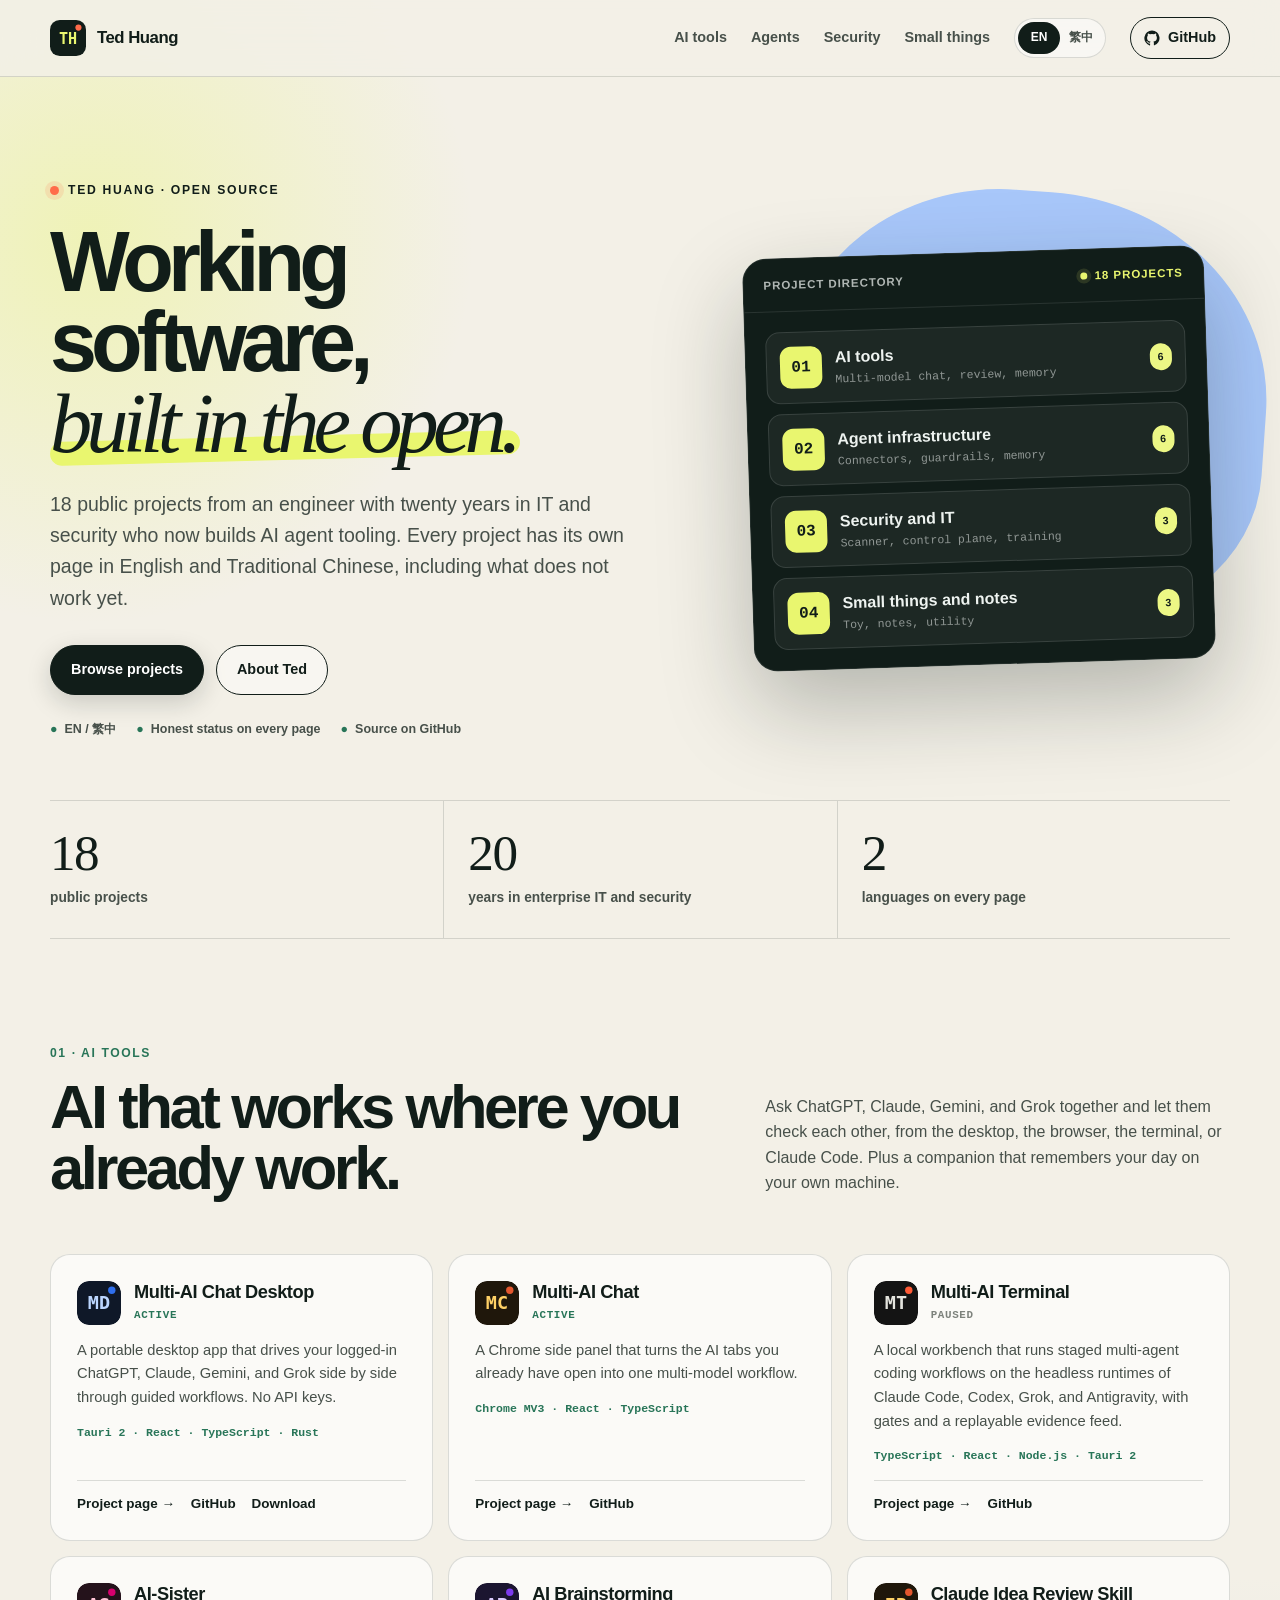
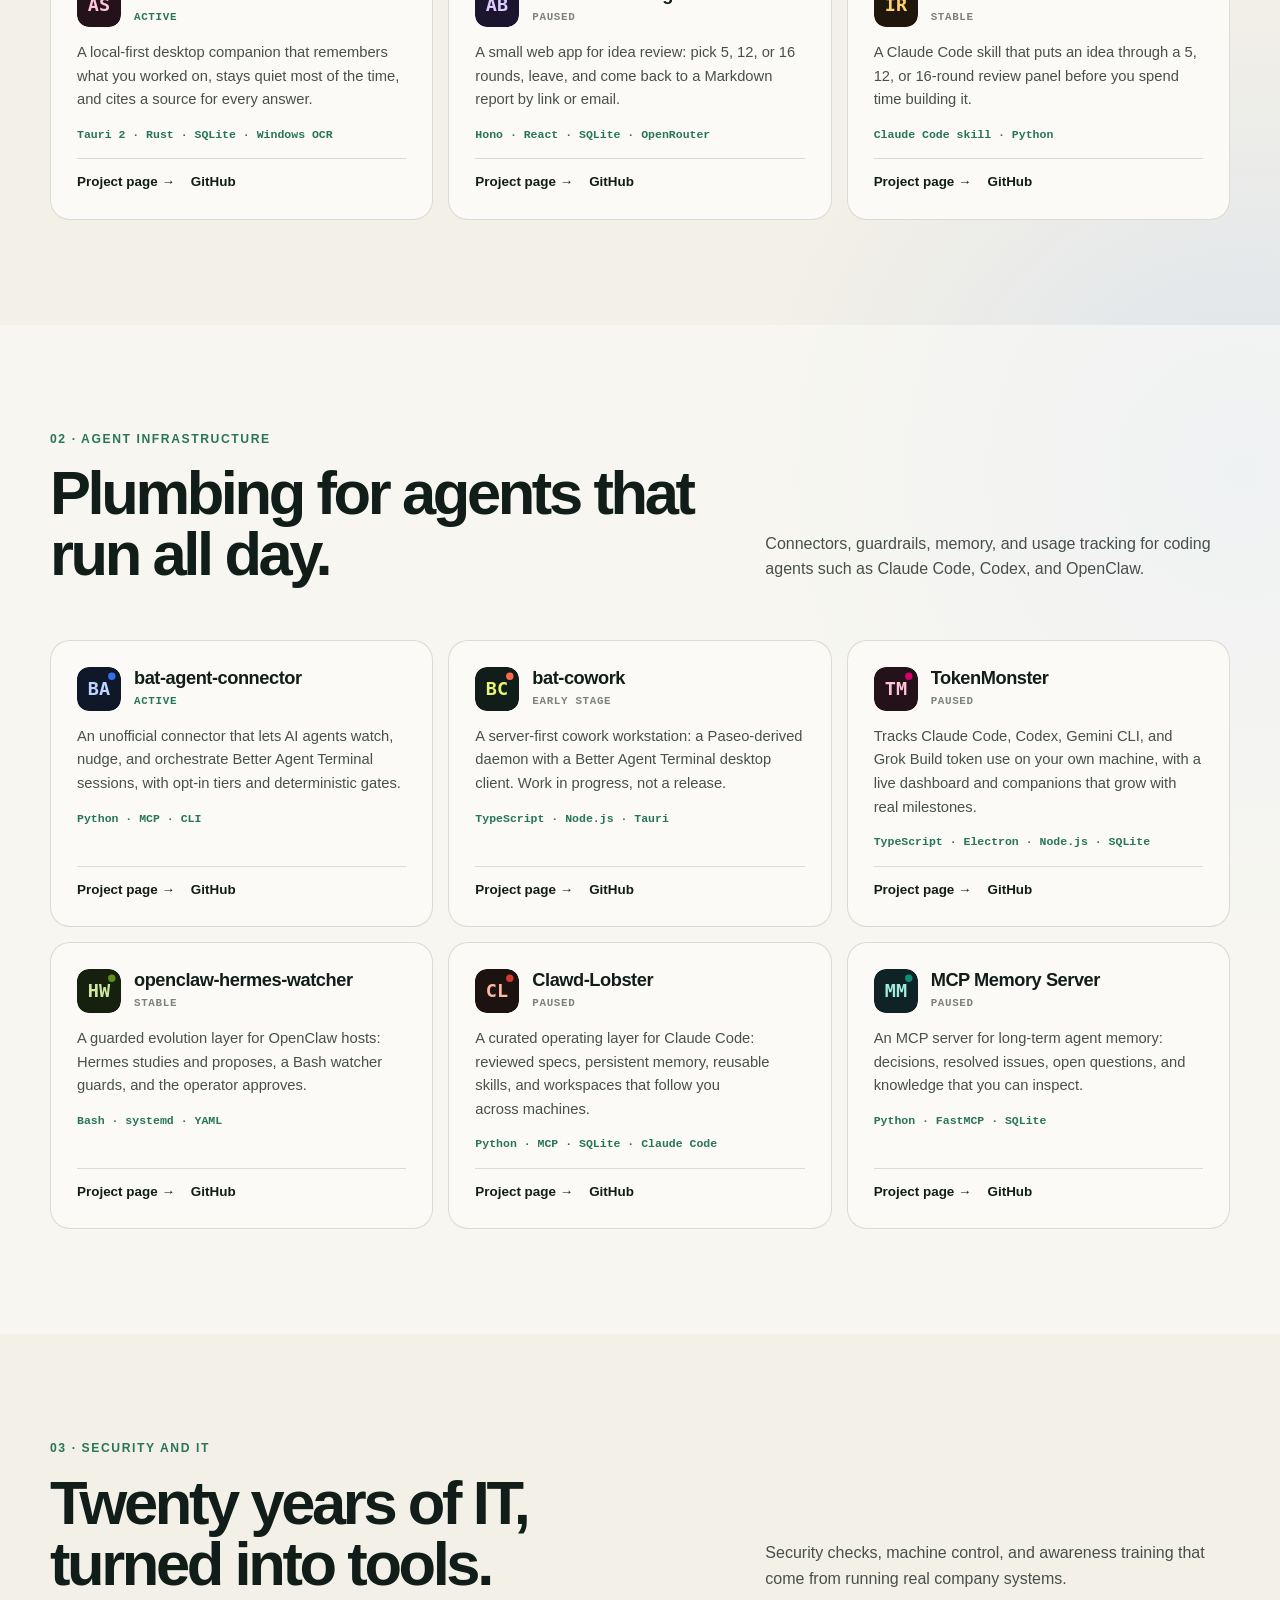
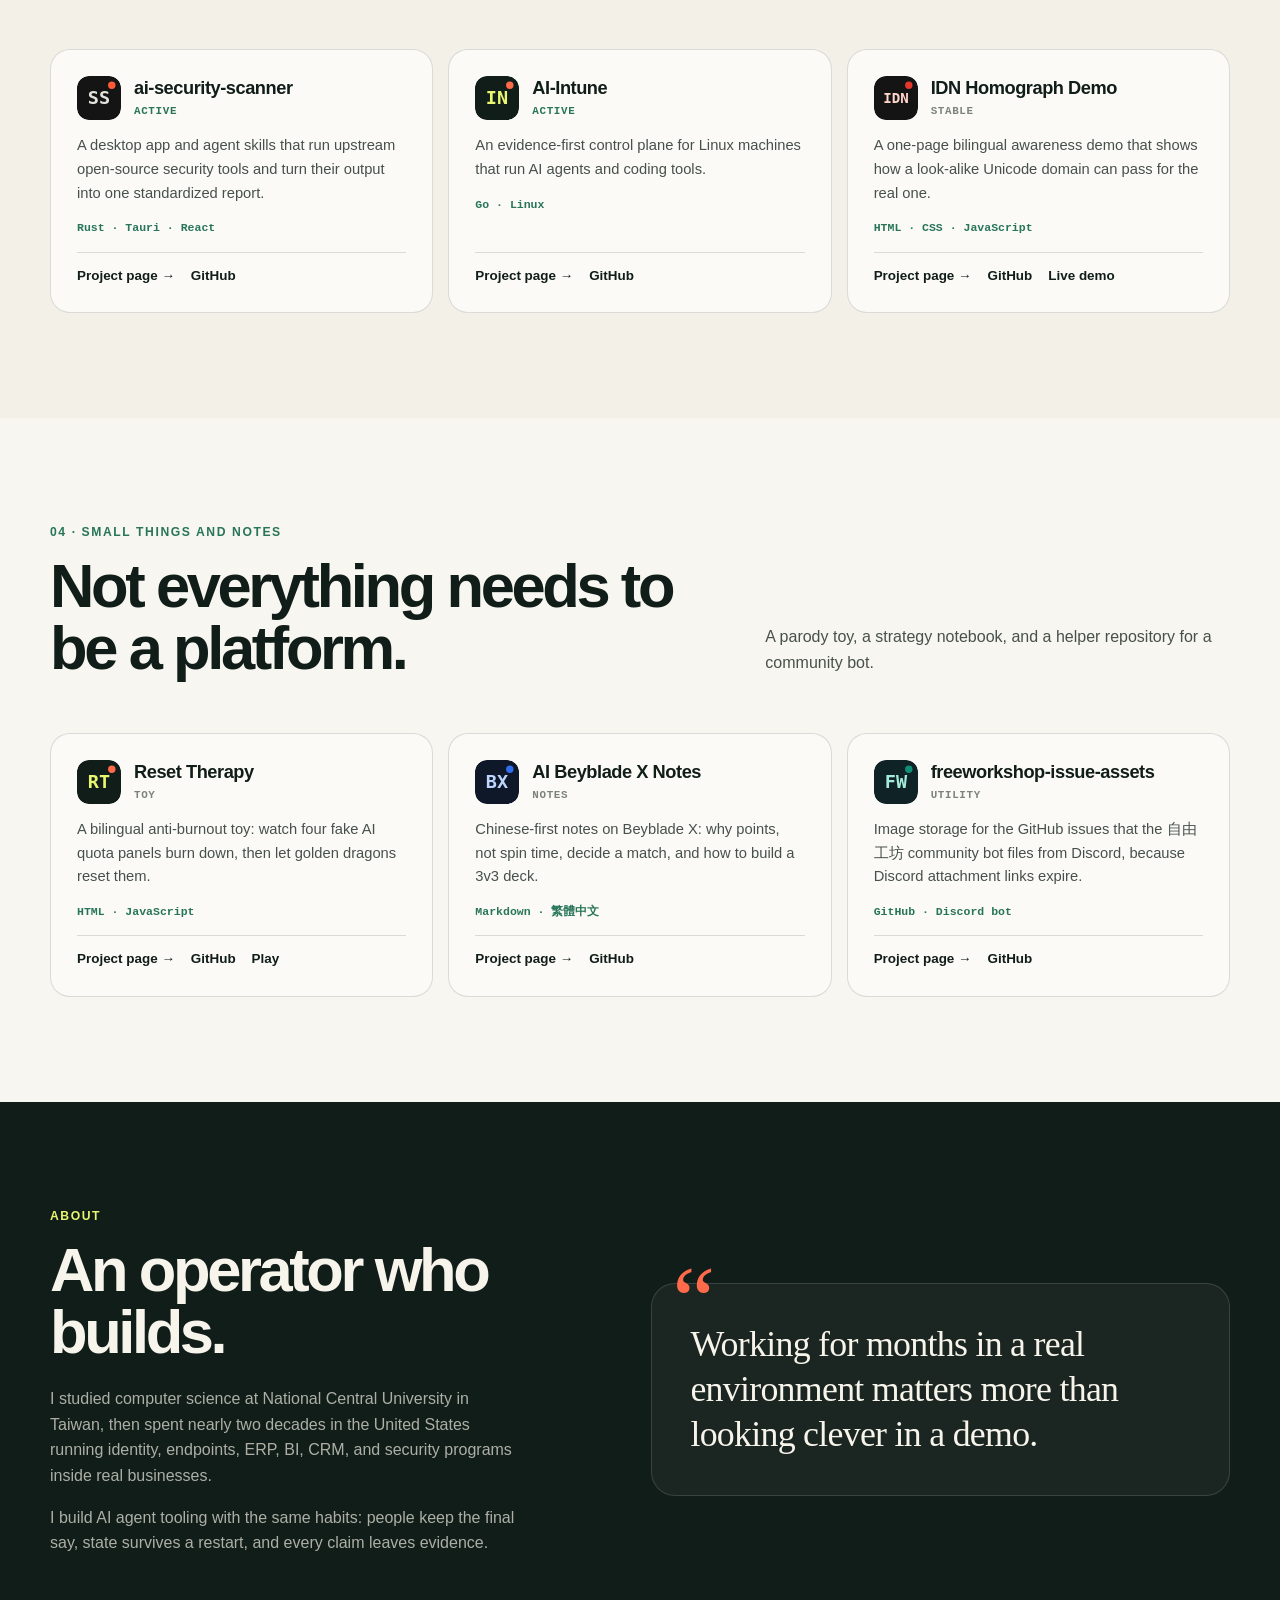
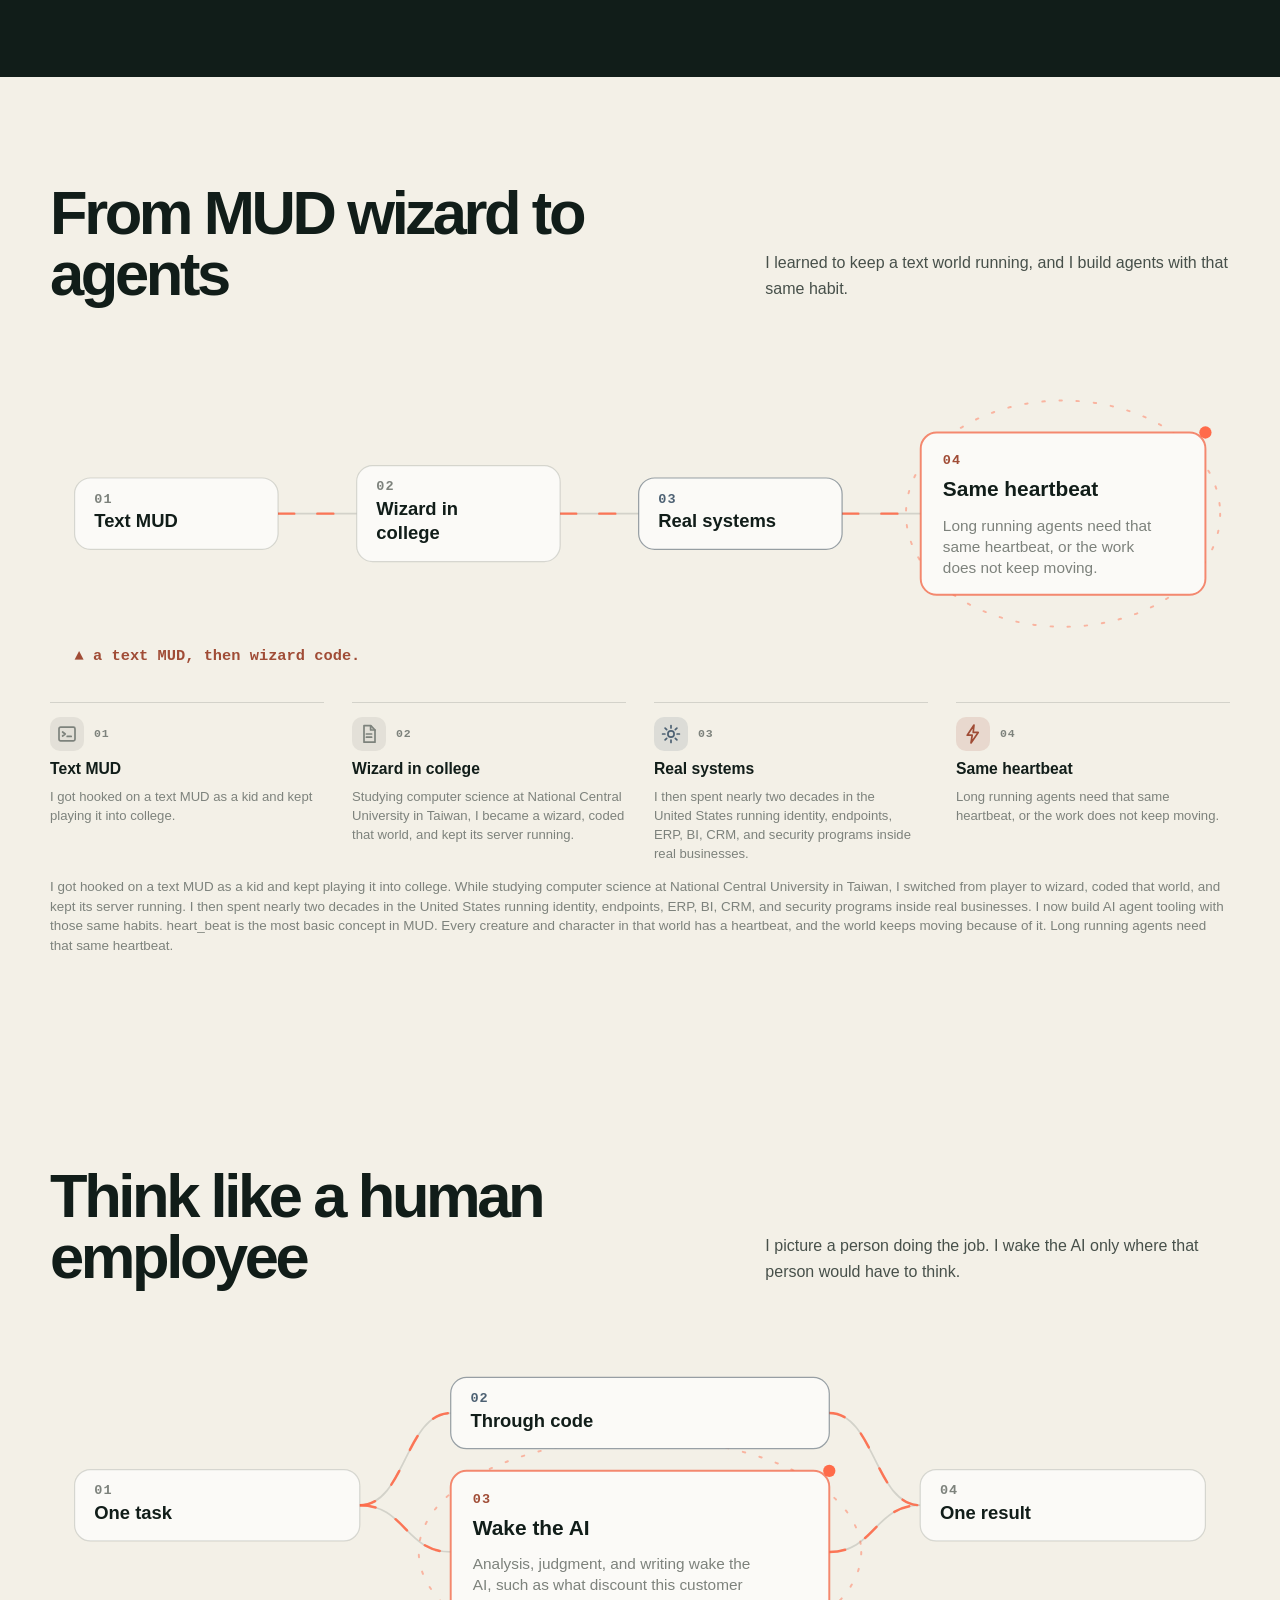
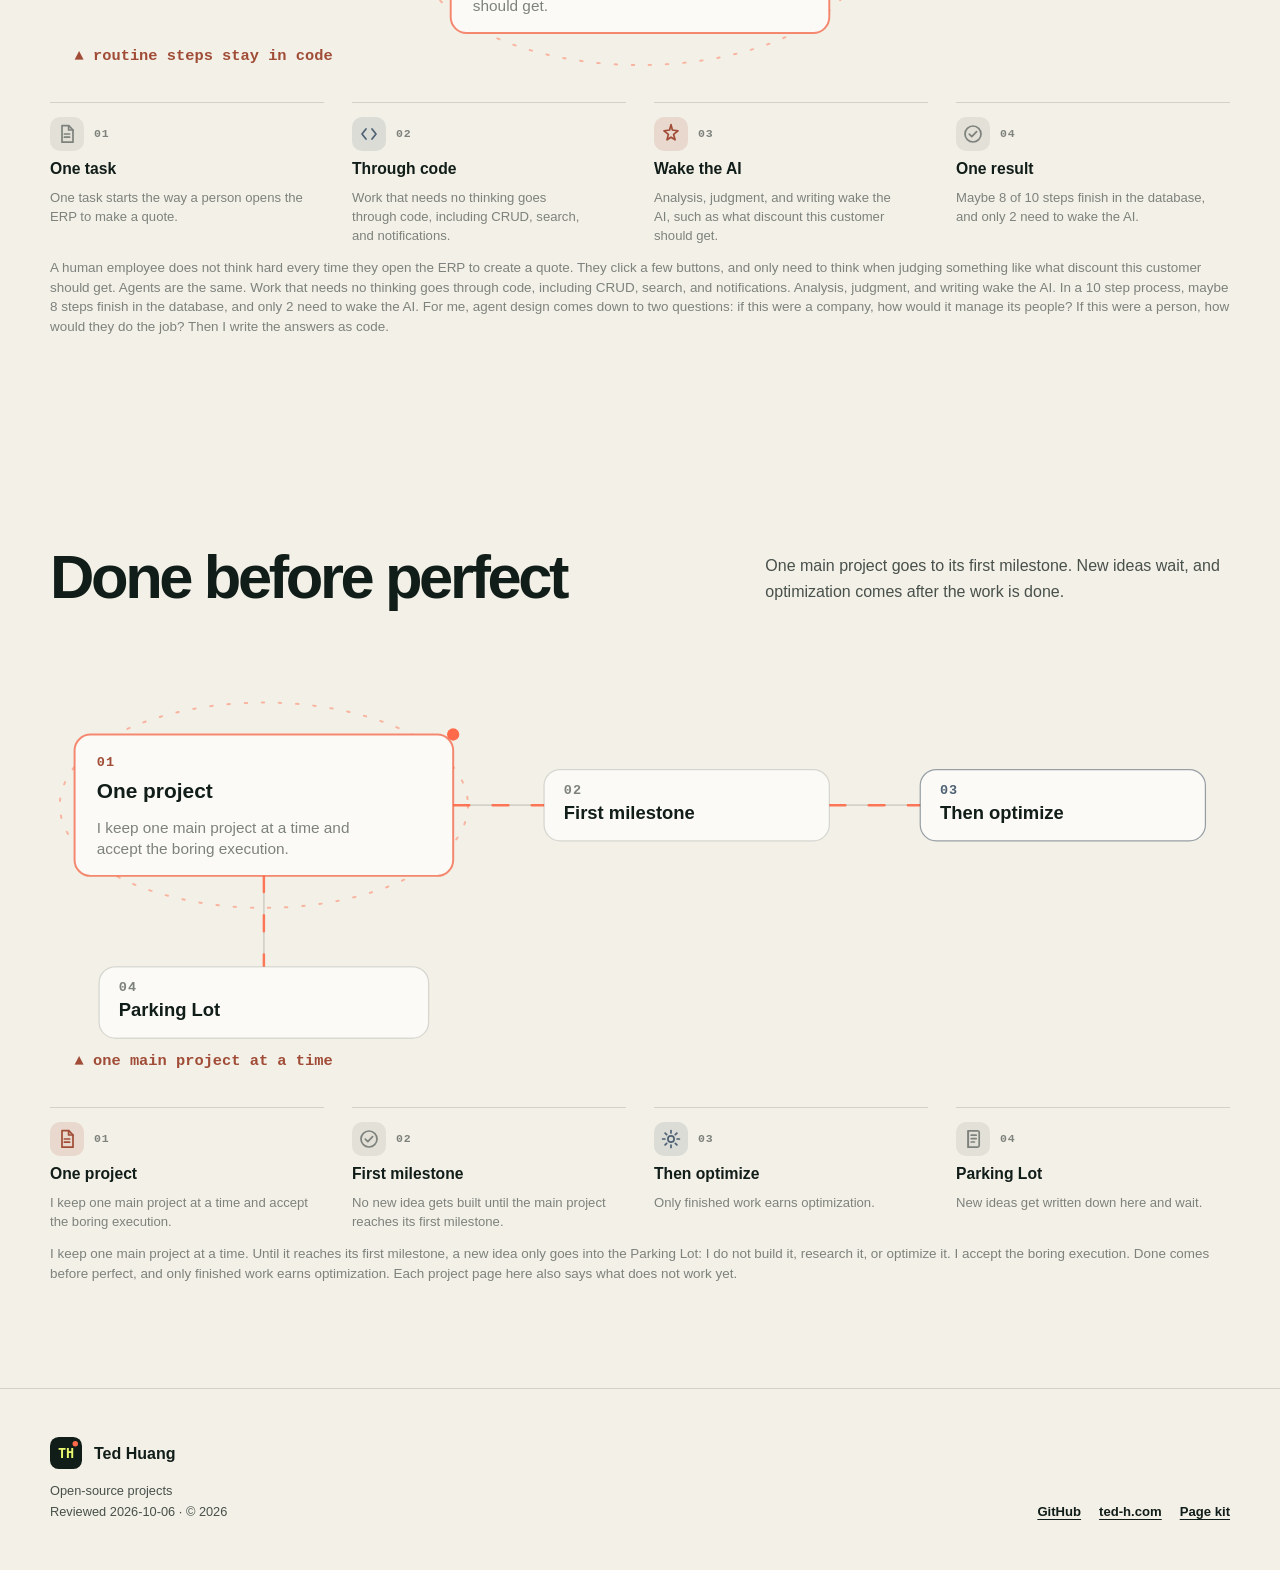
==== commit 4b9b2b31: "Correct the hub diagram copy from review. The MUD path now plays the game through college and become" ====
--- a/site/index.html
+++ b/site/index.html
@@ -44,9 +44,9 @@
 <section><div class="section group" id="security"><div class="section-heading "><div><div class="section-kicker"><span class="lang-en">03 · Security and IT</span><span class="lang-zh" lang="zh-Hant">03 · 資安與 IT</span></div><h2 class="lang-en">Twenty years of IT, turned into tools.</h2><h2 class="lang-zh" lang="zh-Hant">二十年 IT 經驗，做成工具。</h2></div><p class="lang-en">Security checks, machine control, and awareness training that come from running real company systems.</p><p class="lang-zh" lang="zh-Hant">從實際維運公司系統累積出來的資安檢查、機器管控與資安意識教材。</p></div><div class="project-grid"><article class="project-card" id="p-ai-security-scanner"><div class="project-head"><img src="tiles/ai-security-scanner.svg" alt="" width="44" height="44"><div><h3><a class="lang-en" href="/ai-security-scanner/">ai-security-scanner</a><a class="lang-zh" lang="zh-Hant" href="/ai-security-scanner/?lang=zh-TW">ai-security-scanner</a></h3><span class="lang-en project-status is-active">Active</span><span class="lang-zh project-status is-active" lang="zh-Hant">持續開發</span></div></div><p class="lang-en">A desktop app and agent skills that run upstream open-source security tools and turn their output into one standardized report.</p><p class="lang-zh" lang="zh-Hant">桌面 app 與 agent skill：執行上游的開源資安工具，把結果整理成一份標準化報告。</p><div class="project-stack">Rust · Tauri · React</div><div class="project-links"><a class="lang-en" href="/ai-security-scanner/">Project page →</a><a class="lang-zh" lang="zh-Hant" href="/ai-security-scanner/?lang=zh-TW">專案介紹 →</a><a href="https://github.com/teddashh/ai-security-scanner">GitHub</a></div></article><article class="project-card" id="p-ai-intune"><div class="project-head"><img src="tiles/AI-Intune.svg" alt="" width="44" height="44"><div><h3><a class="lang-en" href="/AI-Intune/">AI-Intune</a><a class="lang-zh" lang="zh-Hant" href="/AI-Intune/?lang=zh-TW">AI-Intune</a></h3><span class="lang-en project-status is-active">Active</span><span class="lang-zh project-status is-active" lang="zh-Hant">持續開發</span></div></div><p class="lang-en">An evidence-first control plane for Linux machines that run AI agents and coding tools.</p><p class="lang-zh" lang="zh-Hant">以證據為本的控制平面，管理執行 AI agent 與 coding 工具的 Linux 機器。</p><div class="project-stack">Go · Linux</div><div class="project-links"><a class="lang-en" href="/AI-Intune/">Project page →</a><a class="lang-zh" lang="zh-Hant" href="/AI-Intune/?lang=zh-TW">專案介紹 →</a><a href="https://github.com/teddashh/AI-Intune">GitHub</a></div></article><article class="project-card" id="p-idn-homograph-example"><div class="project-head"><img src="tiles/idn-homograph-example.svg" alt="" width="44" height="44"><div><h3><a class="lang-en" href="/idn-homograph-example/">IDN Homograph Demo</a><a class="lang-zh" lang="zh-Hant" href="/idn-homograph-example/?lang=zh-TW">IDN Homograph Demo</a></h3><span class="lang-en project-status">Stable</span><span class="lang-zh project-status" lang="zh-Hant">穩定</span></div></div><p class="lang-en">A one-page bilingual awareness demo that shows how a look-alike Unicode domain can pass for the real one.</p><p class="lang-zh" lang="zh-Hant">一頁式的中英雙語資安意識示範：看看長得一模一樣的 Unicode 網域，怎麼冒充真的網站。</p><div class="project-stack">HTML · CSS · JavaScript</div><div class="project-links"><a class="lang-en" href="/idn-homograph-example/">Project page →</a><a class="lang-zh" lang="zh-Hant" href="/idn-homograph-example/?lang=zh-TW">專案介紹 →</a><a href="https://github.com/teddashh/idn-homograph-example">GitHub</a><a href="https://project-9ogsa.vercel.app"><span class="lang-en">Live demo</span><span class="lang-zh" lang="zh-Hant">線上示範</span></a></div></article></div></div></section>
 <section class="tinted"><div class="section group" id="small"><div class="section-heading "><div><div class="section-kicker"><span class="lang-en">04 · Small things and notes</span><span class="lang-zh" lang="zh-Hant">04 · 小作品與筆記</span></div><h2 class="lang-en">Not everything needs to be a platform.</h2><h2 class="lang-zh" lang="zh-Hant">不是每樣東西都要做成平台。</h2></div><p class="lang-en">A parody toy, a strategy notebook, and a helper repository for a community bot.</p><p class="lang-zh" lang="zh-Hant">一個惡搞小玩具、一本策略筆記，還有一個替社群機器人存圖的倉庫。</p></div><div class="project-grid"><article class="project-card" id="p-reset-therapy"><div class="project-head"><img src="tiles/reset-therapy.svg" alt="" width="44" height="44"><div><h3><a class="lang-en" href="/reset-therapy/">Reset Therapy</a><a class="lang-zh" lang="zh-Hant" href="/reset-therapy/?lang=zh-TW">重置 Therapy</a></h3><span class="lang-en project-status">Toy</span><span class="lang-zh project-status" lang="zh-Hant">小玩具</span></div></div><p class="lang-en">A bilingual anti-burnout toy: watch four fake AI quota panels burn down, then let golden dragons reset them.</p><p class="lang-zh" lang="zh-Hant">中英雙語的抗倦怠小玩具：看著四個假的 AI 額度面板燒光，再讓黃金龍幫你重置。</p><div class="project-stack">HTML · JavaScript</div><div class="project-links"><a class="lang-en" href="/reset-therapy/">Project page →</a><a class="lang-zh" lang="zh-Hant" href="/reset-therapy/?lang=zh-TW">專案介紹 →</a><a href="https://github.com/teddashh/reset-therapy">GitHub</a><a class="lang-en" href="/reset-therapy/play/">Play</a><a class="lang-zh" lang="zh-Hant" href="/reset-therapy/play/?lang=zh">開始玩</a></div></article><article class="project-card" id="p-zhan-dou-tuo-luo"><div class="project-head"><img src="tiles/zhan-dou-tuo-luo.svg" alt="" width="44" height="44"><div><h3><a class="lang-en" href="/zhan-dou-tuo-luo/">AI Beyblade X Notes</a><a class="lang-zh" lang="zh-Hant" href="/zhan-dou-tuo-luo/?lang=zh-TW">AI 教你打陀螺</a></h3><span class="lang-en project-status">Notes</span><span class="lang-zh project-status" lang="zh-Hant">筆記</span></div></div><p class="lang-en">Chinese-first notes on Beyblade X: why points, not spin time, decide a match, and how to build a 3v3 deck.</p><p class="lang-zh" lang="zh-Hant">戰鬥陀螺 Beyblade X 中文筆記：為什麼決定勝負的是分數而不是誰轉得最久，以及怎麼配 3v3 牌組。</p><div class="project-stack">Markdown · 繁體中文</div><div class="project-links"><a class="lang-en" href="/zhan-dou-tuo-luo/">Project page →</a><a class="lang-zh" lang="zh-Hant" href="/zhan-dou-tuo-luo/?lang=zh-TW">專案介紹 →</a><a href="https://github.com/teddashh/zhan-dou-tuo-luo">GitHub</a></div></article><article class="project-card" id="p-freeworkshop-issue-assets"><div class="project-head"><img src="tiles/freeworkshop-issue-assets.svg" alt="" width="44" height="44"><div><h3><a class="lang-en" href="/freeworkshop-issue-assets/">freeworkshop-issue-assets</a><a class="lang-zh" lang="zh-Hant" href="/freeworkshop-issue-assets/?lang=zh-TW">freeworkshop-issue-assets</a></h3><span class="lang-en project-status">Utility</span><span class="lang-zh project-status" lang="zh-Hant">工具倉庫</span></div></div><p class="lang-en">Image storage for the GitHub issues that the 自由工坊 community bot files from Discord, because Discord attachment links expire.</p><p class="lang-zh" lang="zh-Hant">自由工坊社群機器人從 Discord 開 GitHub issue 時用的圖片倉庫，因為 Discord 附件連結會過期。</p><div class="project-stack">GitHub · Discord bot</div><div class="project-links"><a class="lang-en" href="/freeworkshop-issue-assets/">Project page →</a><a class="lang-zh" lang="zh-Hant" href="/freeworkshop-issue-assets/?lang=zh-TW">專案介紹 →</a><a href="https://github.com/teddashh/freeworkshop-issue-assets">GitHub</a></div></article></div></div></section>
 <section class="band" id="about"><div class="section problem-grid"><div><div class="section-kicker"><span class="lang-en">About</span><span class="lang-zh" lang="zh-Hant">關於</span></div><h2 class="lang-en">An operator who builds.</h2><h2 class="lang-zh" lang="zh-Hant">維運出身，自己動手做。</h2><p class="lang-en">I studied computer science at National Central University in Taiwan, then spent nearly two decades in the United States running identity, endpoints, ERP, BI, CRM, and security programs inside real businesses.</p><p class="lang-zh" lang="zh-Hant">我在台灣讀中央大學資工，之後在美國將近二十年，在真實的企業裡負責身分管理、端點、ERP、BI、CRM 與資安計畫。</p><p class="lang-en">I build AI agent tooling with the same habits: people keep the final say, state survives a restart, and every claim leaves evidence.</p><p class="lang-zh" lang="zh-Hant">現在我用同樣的習慣做 AI agent 工具：最後的決定權留在人手上，狀態重開也不會遺失，每個說法都留下證據。</p></div><blockquote class="lang-en quote">Working for months in a real environment matters more than looking clever in a demo.</blockquote><blockquote class="lang-zh quote" lang="zh-Hant">demo 裡看起來聰明，不如在真實環境裡穩定跑上好幾個月。</blockquote></div></section>
-<section class="section" id="mud-to-agents"><div class="section-heading "><div><h2 class="lang-en">From MUD wizard to agents</h2><h2 class="lang-zh" lang="zh-Hant">從 MUD 巫師到 agent</h2></div><p class="lang-en">I learned to keep a text world running, and I build agents with that same habit.</p><p class="lang-zh" lang="zh-Hant">我先學會讓一個文字世界持續運作，<br>現在用同樣的習慣做 agent。</p></div><figure class="fd lang-en" data-fd="{&quot;columns&quot;:[[0],[1],[2],[3]],&quot;core&quot;:3}"><ol class="fd-legend"><li class="fd-node" data-step="0" data-tone="neutral" data-icon="terminal"><span class="fd-head"><span class="fd-chip"></span><span class="fd-step" aria-hidden="true">01</span></span><p class="fd-title">MUD wizard</p><p class="fd-note">As a kid I got into text MUDs, then became a wizard who coded on one and kept it running.</p><span class="fd-link" aria-hidden="true"></span></li><li class="fd-node" data-step="1" data-tone="neutral" data-icon="doc"><span class="fd-head"><span class="fd-chip"></span><span class="fd-step" aria-hidden="true">02</span></span><p class="fd-title">Study CS</p><p class="fd-note">I studied computer science at National Central University in Taiwan.</p><span class="fd-link" aria-hidden="true"></span></li><li class="fd-node" data-step="2" data-tone="info" data-icon="gear"><span class="fd-head"><span class="fd-chip"></span><span class="fd-step" aria-hidden="true">03</span></span><p class="fd-title">Real systems</p><p class="fd-note">I then spent nearly two decades in the United States running identity, endpoints, ERP, BI, CRM, and security programs inside real businesses.</p><span class="fd-link" aria-hidden="true"></span></li><li class="fd-node" data-step="3" data-tone="accent" data-icon="bolt"><span class="fd-head"><span class="fd-chip"></span><span class="fd-step" aria-hidden="true">04</span></span><p class="fd-title">Same heartbeat</p><p class="fd-note">Long running agents need that same heartbeat, or the work does not keep moving.</p></li></ol><ul class="fd-ticks"><li>from a text MUD to wizard code</li><li>CS, then real business systems</li><li>agents keep that heartbeat</li></ul><figcaption>I got into text MUDs as a kid and became a wizard who coded on one and kept it running. I studied computer science at National Central University in Taiwan, then spent nearly two decades in the United States running identity, endpoints, ERP, BI, CRM, and security programs inside real businesses. I now build AI agent tooling with those same habits. heart_beat is the most basic concept in MUD. The creatures and people in that world each have a heartbeat, and the world keeps moving because of it. Long running agents need that same heartbeat.</figcaption></figure><figure class="fd lang-zh" lang="zh-Hant" data-fd="{&quot;columns&quot;:[[0],[1],[2],[3]],&quot;core&quot;:3}"><ol class="fd-legend"><li class="fd-node" data-step="0" data-tone="neutral" data-icon="terminal"><span class="fd-head"><span class="fd-chip"></span><span class="fd-step" aria-hidden="true">01</span></span><p class="fd-title">MUD巫師</p><p class="fd-note">小時候我迷上文字 MUD，後來當巫師寫程式，<br>也把世界維持著跑。</p><span class="fd-link" aria-hidden="true"></span></li><li class="fd-node" data-step="1" data-tone="neutral" data-icon="doc"><span class="fd-head"><span class="fd-chip"></span><span class="fd-step" aria-hidden="true">02</span></span><p class="fd-title">讀資工</p><p class="fd-note">我在台灣讀中央大學資工。</p><span class="fd-link" aria-hidden="true"></span></li><li class="fd-node" data-step="2" data-tone="info" data-icon="gear"><span class="fd-head"><span class="fd-chip"></span><span class="fd-step" aria-hidden="true">03</span></span><p class="fd-title">企業系統</p><p class="fd-note">之後我在美國將近二十年，<br>在真實企業裡負責身分管理、<br>端點、ERP、BI、CRM 與資安計畫。</p><span class="fd-link" aria-hidden="true"></span></li><li class="fd-node" data-step="3" data-tone="accent" data-icon="bolt"><span class="fd-head"><span class="fd-chip"></span><span class="fd-step" aria-hidden="true">04</span></span><p class="fd-title">同樣心跳</p><p class="fd-note">長期運作的 agent 也靠這個心跳，<br>事情才走得下去。</p></li></ol><ul class="fd-ticks"><li>從文字MUD寫成巫師</li><li>資工之後是企業系統</li><li>agent也靠這個心跳</li></ul><figcaption>我小時候迷上文字 MUD，後來當上巫師，在上面寫程式，也把那個世界維持著跑。我在台灣讀中央大學資工，之後在美國將近二十年，在真實的企業裡負責身分管理、端點、ERP、BI、CRM 與資安計畫。現在我用同樣的習慣做 AI agent 工具。heart_beat 是 MUD 最基本的概念。那個世界裡的角色和人物各自有心跳，世界才一直往前走。長期運作的 agent 也需要同樣的心跳。</figcaption></figure></section>
-<section class="section" id="human-employee"><div class="section-heading "><div><h2 class="lang-en">Think like a human employee</h2><h2 class="lang-zh" lang="zh-Hant">想像一個人類員工</h2></div><p class="lang-en">I picture a person doing the job. I wake the AI only where that person would have to think.</p><p class="lang-zh" lang="zh-Hant">我先想像一個人在做事。<br>只有他要動腦時，才叫醒 AI。</p></div><figure class="fd lang-en" data-fd="{&quot;columns&quot;:[[0],[1,2],[3]],&quot;core&quot;:2}"><ol class="fd-legend"><li class="fd-node" data-step="0" data-tone="neutral" data-icon="doc"><span class="fd-head"><span class="fd-chip"></span><span class="fd-step" aria-hidden="true">01</span></span><p class="fd-title">One task</p><p class="fd-note">One task starts the way a person opens the ERP to make a quote.</p><span class="fd-link" aria-hidden="true"></span></li><li class="fd-node" data-step="1" data-tone="info" data-icon="code"><span class="fd-head"><span class="fd-chip"></span><span class="fd-step" aria-hidden="true">02</span></span><p class="fd-title">Through code</p><p class="fd-note">Work that needs no thinking goes through code, including CRUD, search, and notifications.</p><span class="fd-link" aria-hidden="true"></span></li><li class="fd-node" data-step="2" data-tone="accent" data-icon="spark"><span class="fd-head"><span class="fd-chip"></span><span class="fd-step" aria-hidden="true">03</span></span><p class="fd-title">Wake the AI</p><p class="fd-note">Analysis, judgment, and writing wake the AI, such as what discount this customer should get.</p><span class="fd-link" aria-hidden="true"></span></li><li class="fd-node" data-step="3" data-tone="neutral" data-icon="check"><span class="fd-head"><span class="fd-chip"></span><span class="fd-step" aria-hidden="true">04</span></span><p class="fd-title">One result</p><p class="fd-note">Maybe 8 of 10 steps finish in the database, and only 2 need to wake the AI.</p></li></ol><ul class="fd-ticks"><li>routine steps stay in code</li><li>judgment is what wakes AI</li><li>maybe 8 of 10 stay in code</li></ul><figcaption>A human employee does not think hard every time he opens the ERP to create a quote. He clicks a few buttons, and he needs to think when judging something like what discount this customer should get. Agents are the same. Work that needs no thinking goes through code, including CRUD, search, and notifications. Analysis, judgment, and writing wake the AI. In a 10 step process, maybe 8 of 10 steps finish in the database, and only 2 need to wake the AI. I mean the 8 of 10 as an example, not a measured rate. Every breakthrough that week started from &quot;imagine how a human employee would do it&quot;, or from picturing how a company would run.</figcaption></figure><figure class="fd lang-zh" lang="zh-Hant" data-fd="{&quot;columns&quot;:[[0],[1,2],[3]],&quot;core&quot;:2}"><ol class="fd-legend"><li class="fd-node" data-step="0" data-tone="neutral" data-icon="doc"><span class="fd-head"><span class="fd-chip"></span><span class="fd-step" aria-hidden="true">01</span></span><p class="fd-title">一件工作</p><p class="fd-note">一件工作的起點，<br>就像員工打開 ERP 要建一張報價單。</p><span class="fd-link" aria-hidden="true"></span></li><li class="fd-node" data-step="1" data-tone="info" data-icon="code"><span class="fd-head"><span class="fd-chip"></span><span class="fd-step" aria-hidden="true">02</span></span><p class="fd-title">走程式</p><p class="fd-note">不用動腦的事走程式，<br>包含 CRUD、搜尋和通知。</p><span class="fd-link" aria-hidden="true"></span></li><li class="fd-node" data-step="2" data-tone="accent" data-icon="spark"><span class="fd-head"><span class="fd-chip"></span><span class="fd-step" aria-hidden="true">03</span></span><p class="fd-title">叫醒AI</p><p class="fd-note">會叫醒 AI 的是分析、判斷和寫作這類工作，<br>例如這個客戶該給多少折扣。</p><span class="fd-link" aria-hidden="true"></span></li><li class="fd-node" data-step="3" data-tone="neutral" data-icon="check"><span class="fd-head"><span class="fd-chip"></span><span class="fd-step" aria-hidden="true">04</span></span><p class="fd-title">匯成結果</p><p class="fd-note">十步裡可能八步在資料庫做完。<br>只有兩步要叫醒 AI。</p></li></ol><ul class="fd-ticks"><li>例行步驟走程式</li><li>判斷才要叫醒AI</li><li>十步可能八步在程式</li></ul><figcaption>人類員工不會每次打開 ERP 建報價單都辛苦想一遍。他點幾個按鈕就好，只有在判斷這個客戶該給多少折扣時才需要動腦。Agent 也一樣。不用動腦的事走程式，包含 CRUD、搜尋和通知。分析、判斷和寫作才叫醒 AI。一個十步的流程裡，可能有八步在資料庫做完，只有兩步要叫醒 AI。八步這個數字是我舉的例子，不是量出來的比例。那一週的每一個突破，都從「想像一個人類員工會怎麼做」開始，或是去想一間公司會怎麼把事情跑起來。</figcaption></figure></section>
-<section class="section" id="done-first"><div class="section-heading "><div><h2 class="lang-en">Done before perfect</h2><h2 class="lang-zh" lang="zh-Hant">完成勝過完美</h2></div><p class="lang-en">One main project goes to its first milestone. New ideas wait, and optimization comes after the work is done.</p><p class="lang-zh" lang="zh-Hant">一個主專案先走到第一個里程碑。<br>新想法在旁邊等，做完才優化。</p></div><figure class="fd lang-en" data-fd="{&quot;columns&quot;:[[0],[1],[2]],&quot;core&quot;:0,&quot;sinks&quot;:[3]}"><ol class="fd-legend"><li class="fd-node" data-step="0" data-tone="accent" data-icon="doc"><span class="fd-head"><span class="fd-chip"></span><span class="fd-step" aria-hidden="true">01</span></span><p class="fd-title">One project</p><p class="fd-note">I keep one main project at a time, including the boring execution.</p><span class="fd-link" aria-hidden="true"></span></li><li class="fd-node" data-step="1" data-tone="neutral" data-icon="check"><span class="fd-head"><span class="fd-chip"></span><span class="fd-step" aria-hidden="true">02</span></span><p class="fd-title">First milestone</p><p class="fd-note">Until that first milestone, I do not build, research, or optimize a new idea.</p><span class="fd-link" aria-hidden="true"></span></li><li class="fd-node" data-step="2" data-tone="info" data-icon="gear"><span class="fd-head"><span class="fd-chip"></span><span class="fd-step" aria-hidden="true">03</span></span><p class="fd-title">Then optimize</p><p class="fd-note">Only finished work earns optimization, and the page still says what does not work yet.</p><span class="fd-link" aria-hidden="true"></span></li><li class="fd-node" data-step="3" data-tone="neutral" data-icon="ledger"><span class="fd-head"><span class="fd-chip"></span><span class="fd-step" aria-hidden="true">04</span></span><p class="fd-title">Parking Lot</p><p class="fd-note">New ideas wait in the Parking Lot beside the main project, with no building, research, or optimizing.</p></li></ol><ul class="fd-ticks"><li>one main project at a time</li><li>new ideas wait in the lot</li><li>optimize only after it is done</li></ul><figcaption>I keep one main project at a time. Until it reaches its first milestone, a new idea only goes into the Parking Lot: I do not build it, research it, or optimize it. I accept the boring execution. Done comes before perfect, and only finished work earns optimization. The project page still says what does not work yet.</figcaption></figure><figure class="fd lang-zh" lang="zh-Hant" data-fd="{&quot;columns&quot;:[[0],[1],[2]],&quot;core&quot;:0,&quot;sinks&quot;:[3]}"><ol class="fd-legend"><li class="fd-node" data-step="0" data-tone="accent" data-icon="doc"><span class="fd-head"><span class="fd-chip"></span><span class="fd-step" aria-hidden="true">01</span></span><p class="fd-title">一個主專案</p><p class="fd-note">一次只做一個主專案，連無聊的執行也算。</p><span class="fd-link" aria-hidden="true"></span></li><li class="fd-node" data-step="1" data-tone="neutral" data-icon="check"><span class="fd-head"><span class="fd-chip"></span><span class="fd-step" aria-hidden="true">02</span></span><p class="fd-title">第一里程碑</p><p class="fd-note">到第一個里程碑之前，<br>新想法不實作、不研究、不優化。</p><span class="fd-link" aria-hidden="true"></span></li><li class="fd-node" data-step="2" data-tone="info" data-icon="gear"><span class="fd-head"><span class="fd-chip"></span><span class="fd-step" aria-hidden="true">03</span></span><p class="fd-title">再來優化</p><p class="fd-note">只有做完的東西才進入優化，<br>專案頁仍會寫明還做不到的地方。</p><span class="fd-link" aria-hidden="true"></span></li><li class="fd-node" data-step="3" data-tone="neutral" data-icon="ledger"><span class="fd-head"><span class="fd-chip"></span><span class="fd-step" aria-hidden="true">04</span></span><p class="fd-title">想法暫存</p><p class="fd-note">新想法只寫進 Parking Lot，在主專案旁邊等，<br>不實作、不研究、不優化。</p></li></ol><ul class="fd-ticks"><li>一次一個主專案</li><li>新想法先停著</li><li>做完才有資格優化</li></ul><figcaption>我一次只做一個主專案。在它達到第一個里程碑之前，新想法只寫進 Parking Lot，不實作、不研究、不優化。我接受無聊的執行期。完成勝過完美。完成，才有資格優化。專案頁仍會寫明還做不到的地方。</figcaption></figure></section>
+<section class="section" id="mud-to-agents"><div class="section-heading "><div><h2 class="lang-en">From MUD wizard to agents</h2><h2 class="lang-zh" lang="zh-Hant">從 MUD 巫師到 agent</h2></div><p class="lang-en">I learned to keep a text world running, and I build agents with that same habit.</p><p class="lang-zh" lang="zh-Hant">我先學會讓一個文字世界持續運作，<br>現在用同樣的習慣做 agent。</p></div><figure class="fd lang-en" data-fd="{&quot;columns&quot;:[[0],[1],[2],[3]],&quot;core&quot;:3}"><ol class="fd-legend"><li class="fd-node" data-step="0" data-tone="neutral" data-icon="terminal"><span class="fd-head"><span class="fd-chip"></span><span class="fd-step" aria-hidden="true">01</span></span><p class="fd-title">Text MUD</p><p class="fd-note">I got hooked on a text MUD as a kid and kept playing it into college.</p><span class="fd-link" aria-hidden="true"></span></li><li class="fd-node" data-step="1" data-tone="neutral" data-icon="doc"><span class="fd-head"><span class="fd-chip"></span><span class="fd-step" aria-hidden="true">02</span></span><p class="fd-title">Wizard in college</p><p class="fd-note">Studying computer science at National Central University in Taiwan, I became a wizard, coded that world, and kept its server running.</p><span class="fd-link" aria-hidden="true"></span></li><li class="fd-node" data-step="2" data-tone="info" data-icon="gear"><span class="fd-head"><span class="fd-chip"></span><span class="fd-step" aria-hidden="true">03</span></span><p class="fd-title">Real systems</p><p class="fd-note">I then spent nearly two decades in the United States running identity, endpoints, ERP, BI, CRM, and security programs inside real businesses.</p><span class="fd-link" aria-hidden="true"></span></li><li class="fd-node" data-step="3" data-tone="accent" data-icon="bolt"><span class="fd-head"><span class="fd-chip"></span><span class="fd-step" aria-hidden="true">04</span></span><p class="fd-title">Same heartbeat</p><p class="fd-note">Long running agents need that same heartbeat, or the work does not keep moving.</p></li></ol><ul class="fd-ticks"><li>a text MUD, then wizard code.</li><li>then real business systems.</li><li>agents keep that heartbeat.</li></ul><figcaption>I got hooked on a text MUD as a kid and kept playing it into college. While studying computer science at National Central University in Taiwan, I switched from player to wizard, coded that world, and kept its server running. I then spent nearly two decades in the United States running identity, endpoints, ERP, BI, CRM, and security programs inside real businesses. I now build AI agent tooling with those same habits. heart_beat is the most basic concept in MUD. Every creature and character in that world has a heartbeat, and the world keeps moving because of it. Long running agents need that same heartbeat.</figcaption></figure><figure class="fd lang-zh" lang="zh-Hant" data-fd="{&quot;columns&quot;:[[0],[1],[2],[3]],&quot;core&quot;:3}"><ol class="fd-legend"><li class="fd-node" data-step="0" data-tone="neutral" data-icon="terminal"><span class="fd-head"><span class="fd-chip"></span><span class="fd-step" aria-hidden="true">01</span></span><p class="fd-title">文字 MUD</p><p class="fd-note">我從小迷上一個文字 MUD，一路玩到大學。</p><span class="fd-link" aria-hidden="true"></span></li><li class="fd-node" data-step="1" data-tone="neutral" data-icon="doc"><span class="fd-head"><span class="fd-chip"></span><span class="fd-step" aria-hidden="true">02</span></span><p class="fd-title">大學當巫師</p><p class="fd-note">在台灣讀中央大學資工時，我當上巫師，<br>寫那個世界，也顧著它的主機。</p><span class="fd-link" aria-hidden="true"></span></li><li class="fd-node" data-step="2" data-tone="info" data-icon="gear"><span class="fd-head"><span class="fd-chip"></span><span class="fd-step" aria-hidden="true">03</span></span><p class="fd-title">企業系統</p><p class="fd-note">之後我在美國將近二十年，<br>在真實企業裡負責身分管理、<br>端點、ERP、BI、CRM 與資安計畫。</p><span class="fd-link" aria-hidden="true"></span></li><li class="fd-node" data-step="3" data-tone="accent" data-icon="bolt"><span class="fd-head"><span class="fd-chip"></span><span class="fd-step" aria-hidden="true">04</span></span><p class="fd-title">同樣心跳</p><p class="fd-note">長期運作的 agent 也靠這個心跳，<br>事情才走得下去。</p></li></ol><ul class="fd-ticks"><li>文字 MUD，然後當巫師寫程式。</li><li>之後是真實的企業系統。</li><li>agent 也靠這個心跳。</li></ul><figcaption>我小時候迷上一個文字 MUD，一路玩到大學。在台灣讀中央大學資工時，我從玩家轉成巫師，寫那個世界，也顧著它的主機。之後在美國將近二十年，在真實的企業裡負責身分管理、端點、ERP、BI、CRM 與資安計畫。現在我用同樣的習慣做 AI agent 工具。heart_beat 是 MUD 最基本的概念。那個世界裡的每個怪物和 NPC 都有心跳，世界才一直往前走。長期運作的 agent 也需要同樣的心跳。</figcaption></figure></section>
+<section class="section" id="human-employee"><div class="section-heading "><div><h2 class="lang-en">Think like a human employee</h2><h2 class="lang-zh" lang="zh-Hant">想像一個人類員工</h2></div><p class="lang-en">I picture a person doing the job. I wake the AI only where that person would have to think.</p><p class="lang-zh" lang="zh-Hant">我先想像一個人在做事。<br>只有他要動腦時，才叫醒 AI。</p></div><figure class="fd lang-en" data-fd="{&quot;columns&quot;:[[0],[1,2],[3]],&quot;core&quot;:2}"><ol class="fd-legend"><li class="fd-node" data-step="0" data-tone="neutral" data-icon="doc"><span class="fd-head"><span class="fd-chip"></span><span class="fd-step" aria-hidden="true">01</span></span><p class="fd-title">One task</p><p class="fd-note">One task starts the way a person opens the ERP to make a quote.</p><span class="fd-link" aria-hidden="true"></span></li><li class="fd-node" data-step="1" data-tone="info" data-icon="code"><span class="fd-head"><span class="fd-chip"></span><span class="fd-step" aria-hidden="true">02</span></span><p class="fd-title">Through code</p><p class="fd-note">Work that needs no thinking goes through code, including CRUD, search, and notifications.</p><span class="fd-link" aria-hidden="true"></span></li><li class="fd-node" data-step="2" data-tone="accent" data-icon="spark"><span class="fd-head"><span class="fd-chip"></span><span class="fd-step" aria-hidden="true">03</span></span><p class="fd-title">Wake the AI</p><p class="fd-note">Analysis, judgment, and writing wake the AI, such as what discount this customer should get.</p><span class="fd-link" aria-hidden="true"></span></li><li class="fd-node" data-step="3" data-tone="neutral" data-icon="check"><span class="fd-head"><span class="fd-chip"></span><span class="fd-step" aria-hidden="true">04</span></span><p class="fd-title">One result</p><p class="fd-note">Maybe 8 of 10 steps finish in the database, and only 2 need to wake the AI.</p></li></ol><ul class="fd-ticks"><li>routine steps stay in code</li><li>judgment is what wakes AI</li><li>maybe 8 of 10 stay in code</li></ul><figcaption>A human employee does not think hard every time they open the ERP to create a quote. They click a few buttons, and only need to think when judging something like what discount this customer should get. Agents are the same. Work that needs no thinking goes through code, including CRUD, search, and notifications. Analysis, judgment, and writing wake the AI. In a 10 step process, maybe 8 steps finish in the database, and only 2 need to wake the AI. For me, agent design comes down to two questions: if this were a company, how would it manage its people? If this were a person, how would they do the job? Then I write the answers as code.</figcaption></figure><figure class="fd lang-zh" lang="zh-Hant" data-fd="{&quot;columns&quot;:[[0],[1,2],[3]],&quot;core&quot;:2}"><ol class="fd-legend"><li class="fd-node" data-step="0" data-tone="neutral" data-icon="doc"><span class="fd-head"><span class="fd-chip"></span><span class="fd-step" aria-hidden="true">01</span></span><p class="fd-title">一件工作</p><p class="fd-note">一件工作的起點，<br>就像員工打開 ERP 要建一張報價單。</p><span class="fd-link" aria-hidden="true"></span></li><li class="fd-node" data-step="1" data-tone="info" data-icon="code"><span class="fd-head"><span class="fd-chip"></span><span class="fd-step" aria-hidden="true">02</span></span><p class="fd-title">走程式</p><p class="fd-note">不用動腦的事走程式，<br>包含 CRUD、搜尋和通知。</p><span class="fd-link" aria-hidden="true"></span></li><li class="fd-node" data-step="2" data-tone="accent" data-icon="spark"><span class="fd-head"><span class="fd-chip"></span><span class="fd-step" aria-hidden="true">03</span></span><p class="fd-title">叫醒 AI</p><p class="fd-note">會叫醒 AI 的是分析、判斷和寫作這類工作，<br>例如這個客戶該給多少折扣。</p><span class="fd-link" aria-hidden="true"></span></li><li class="fd-node" data-step="3" data-tone="neutral" data-icon="check"><span class="fd-head"><span class="fd-chip"></span><span class="fd-step" aria-hidden="true">04</span></span><p class="fd-title">匯成結果</p><p class="fd-note">十步裡可能八步在資料庫做完。<br>只有兩步要叫醒 AI。</p></li></ol><ul class="fd-ticks"><li>例行步驟走程式。</li><li>判斷才要叫醒 AI。</li><li>十步可能有八步走程式。</li></ul><figcaption>人類員工不會每次打開 ERP 建報價單都辛苦想一遍。他點幾個按鈕就好，只有在判斷這個客戶該給多少折扣時才需要動腦。Agent 也一樣。不用動腦的事走程式，包含 CRUD、搜尋和通知。分析、判斷和寫作才叫醒 AI。一個十步的流程裡，可能有八步在資料庫做完，只有兩步要叫醒 AI。對我來說，agent 的設計最後就是在回答兩個問題：如果這是一間公司，它會怎麼管理員工？如果這是一個人，他會怎麼做這件事？然後把答案寫成 code。</figcaption></figure></section>
+<section class="section" id="done-first"><div class="section-heading "><div><h2 class="lang-en">Done before perfect</h2><h2 class="lang-zh" lang="zh-Hant">完成勝過完美</h2></div><p class="lang-en">One main project goes to its first milestone. New ideas wait, and optimization comes after the work is done.</p><p class="lang-zh" lang="zh-Hant">一個主專案先走到第一個里程碑。<br>新想法在旁邊等，做完才優化。</p></div><figure class="fd lang-en" data-fd="{&quot;columns&quot;:[[0],[1],[2]],&quot;core&quot;:0,&quot;sinks&quot;:[3]}"><ol class="fd-legend"><li class="fd-node" data-step="0" data-tone="accent" data-icon="doc"><span class="fd-head"><span class="fd-chip"></span><span class="fd-step" aria-hidden="true">01</span></span><p class="fd-title">One project</p><p class="fd-note">I keep one main project at a time and accept the boring execution.</p><span class="fd-link" aria-hidden="true"></span></li><li class="fd-node" data-step="1" data-tone="neutral" data-icon="check"><span class="fd-head"><span class="fd-chip"></span><span class="fd-step" aria-hidden="true">02</span></span><p class="fd-title">First milestone</p><p class="fd-note">No new idea gets built until the main project reaches its first milestone.</p><span class="fd-link" aria-hidden="true"></span></li><li class="fd-node" data-step="2" data-tone="info" data-icon="gear"><span class="fd-head"><span class="fd-chip"></span><span class="fd-step" aria-hidden="true">03</span></span><p class="fd-title">Then optimize</p><p class="fd-note">Only finished work earns optimization.</p><span class="fd-link" aria-hidden="true"></span></li><li class="fd-node" data-step="3" data-tone="neutral" data-icon="ledger"><span class="fd-head"><span class="fd-chip"></span><span class="fd-step" aria-hidden="true">04</span></span><p class="fd-title">Parking Lot</p><p class="fd-note">New ideas get written down here and wait.</p></li></ol><ul class="fd-ticks"><li>one main project at a time</li><li>new ideas wait in the lot</li><li>optimize only after it is done</li></ul><figcaption>I keep one main project at a time. Until it reaches its first milestone, a new idea only goes into the Parking Lot: I do not build it, research it, or optimize it. I accept the boring execution. Done comes before perfect, and only finished work earns optimization. Each project page here also says what does not work yet.</figcaption></figure><figure class="fd lang-zh" lang="zh-Hant" data-fd="{&quot;columns&quot;:[[0],[1],[2]],&quot;core&quot;:0,&quot;sinks&quot;:[3]}"><ol class="fd-legend"><li class="fd-node" data-step="0" data-tone="accent" data-icon="doc"><span class="fd-head"><span class="fd-chip"></span><span class="fd-step" aria-hidden="true">01</span></span><p class="fd-title">一個主專案</p><p class="fd-note">一次只做一個主專案，也接受無聊的執行期。</p><span class="fd-link" aria-hidden="true"></span></li><li class="fd-node" data-step="1" data-tone="neutral" data-icon="check"><span class="fd-head"><span class="fd-chip"></span><span class="fd-step" aria-hidden="true">02</span></span><p class="fd-title">第一里程碑</p><p class="fd-note">主專案達到第一個里程碑之前，不開新坑。</p><span class="fd-link" aria-hidden="true"></span></li><li class="fd-node" data-step="2" data-tone="info" data-icon="gear"><span class="fd-head"><span class="fd-chip"></span><span class="fd-step" aria-hidden="true">03</span></span><p class="fd-title">再來優化</p><p class="fd-note">完成，才有資格優化。</p><span class="fd-link" aria-hidden="true"></span></li><li class="fd-node" data-step="3" data-tone="neutral" data-icon="ledger"><span class="fd-head"><span class="fd-chip"></span><span class="fd-step" aria-hidden="true">04</span></span><p class="fd-title">想法暫存</p><p class="fd-note">新想法先寫進 Parking Lot 等著。</p></li></ol><ul class="fd-ticks"><li>一次一個主專案</li><li>新想法先停著</li><li>做完才有資格優化</li></ul><figcaption>我一次只做一個主專案。在它達到第一個里程碑之前，新想法只寫進 Parking Lot，不實作、不研究、不優化。我接受無聊的執行期。完成勝過完美。完成，才有資格優化。這裡的每個專案頁也都寫明還做不到的地方。</figcaption></figure></section>
 </main>
 <footer class="site-footer"><div class="footer-inner">
 <div><div class="footer-brand"><img src="logo.svg" alt="" width="32" height="32"><span>Ted Huang</span></div>
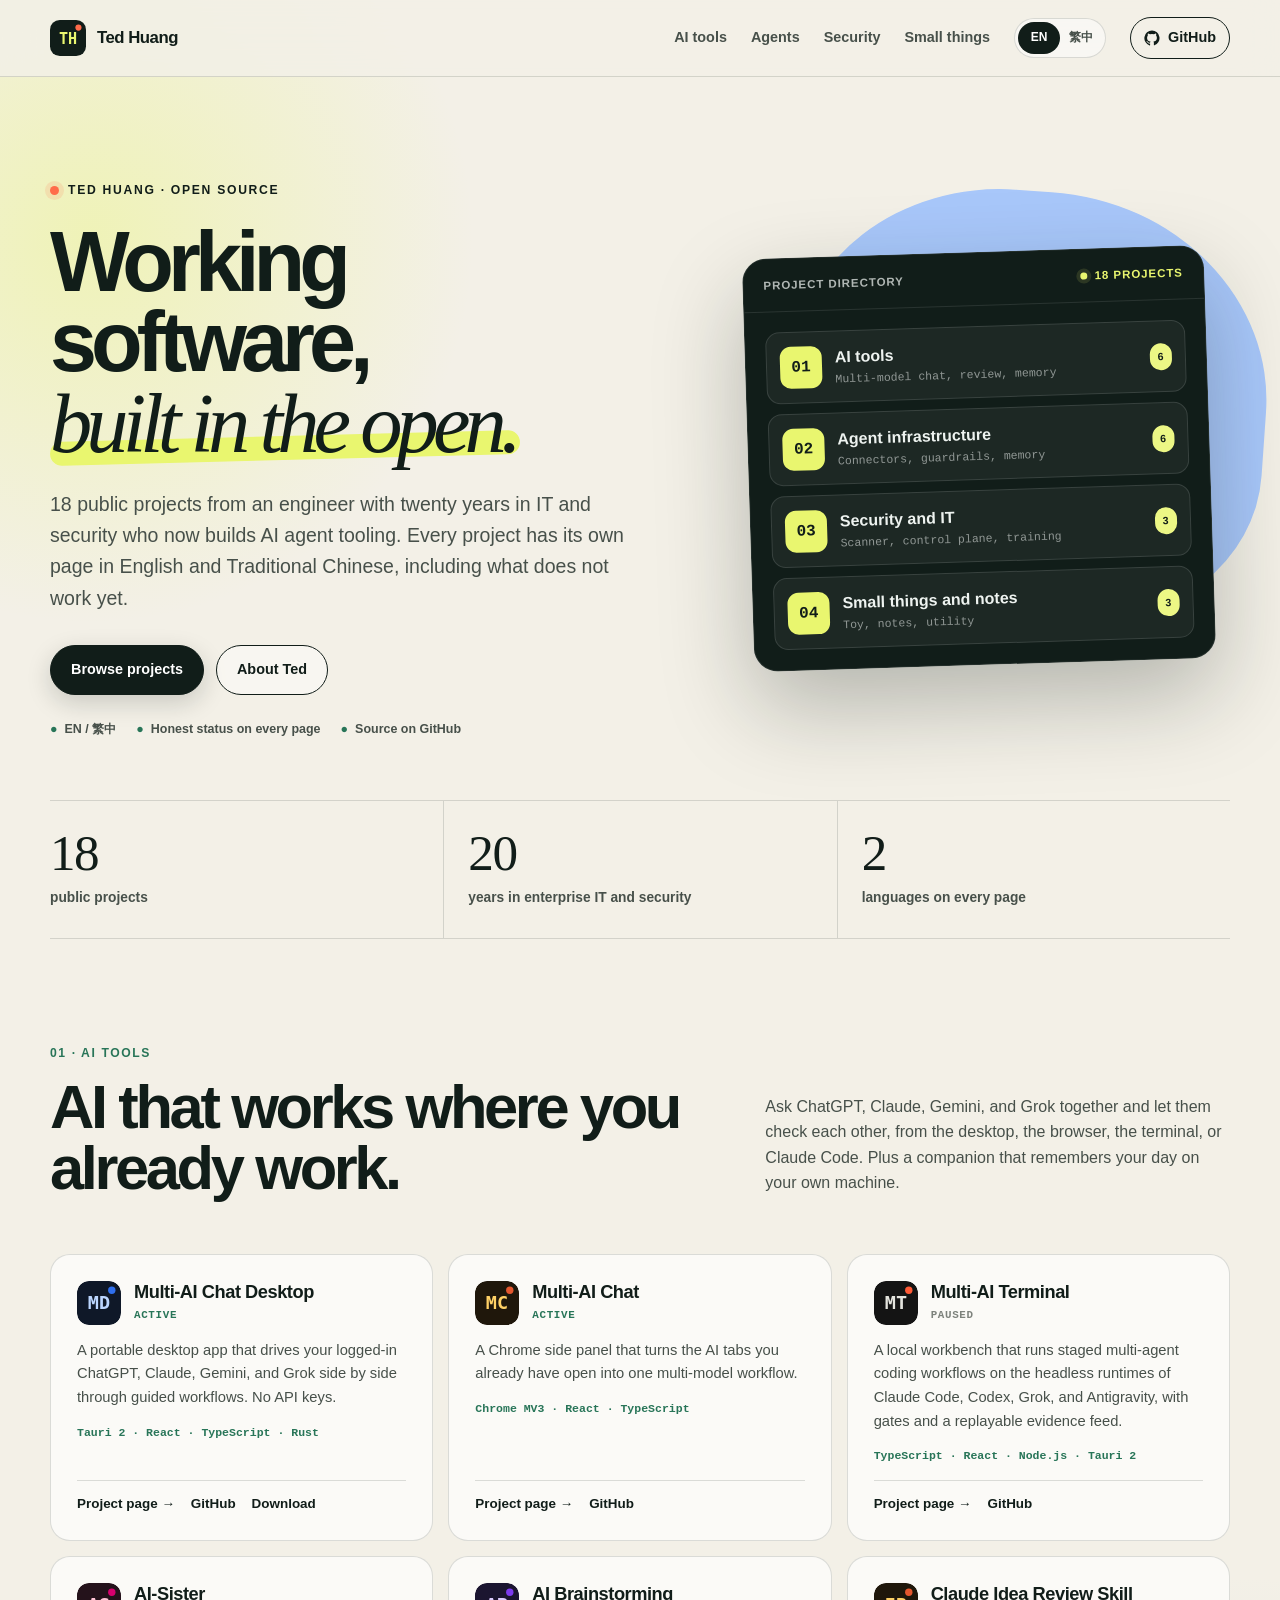
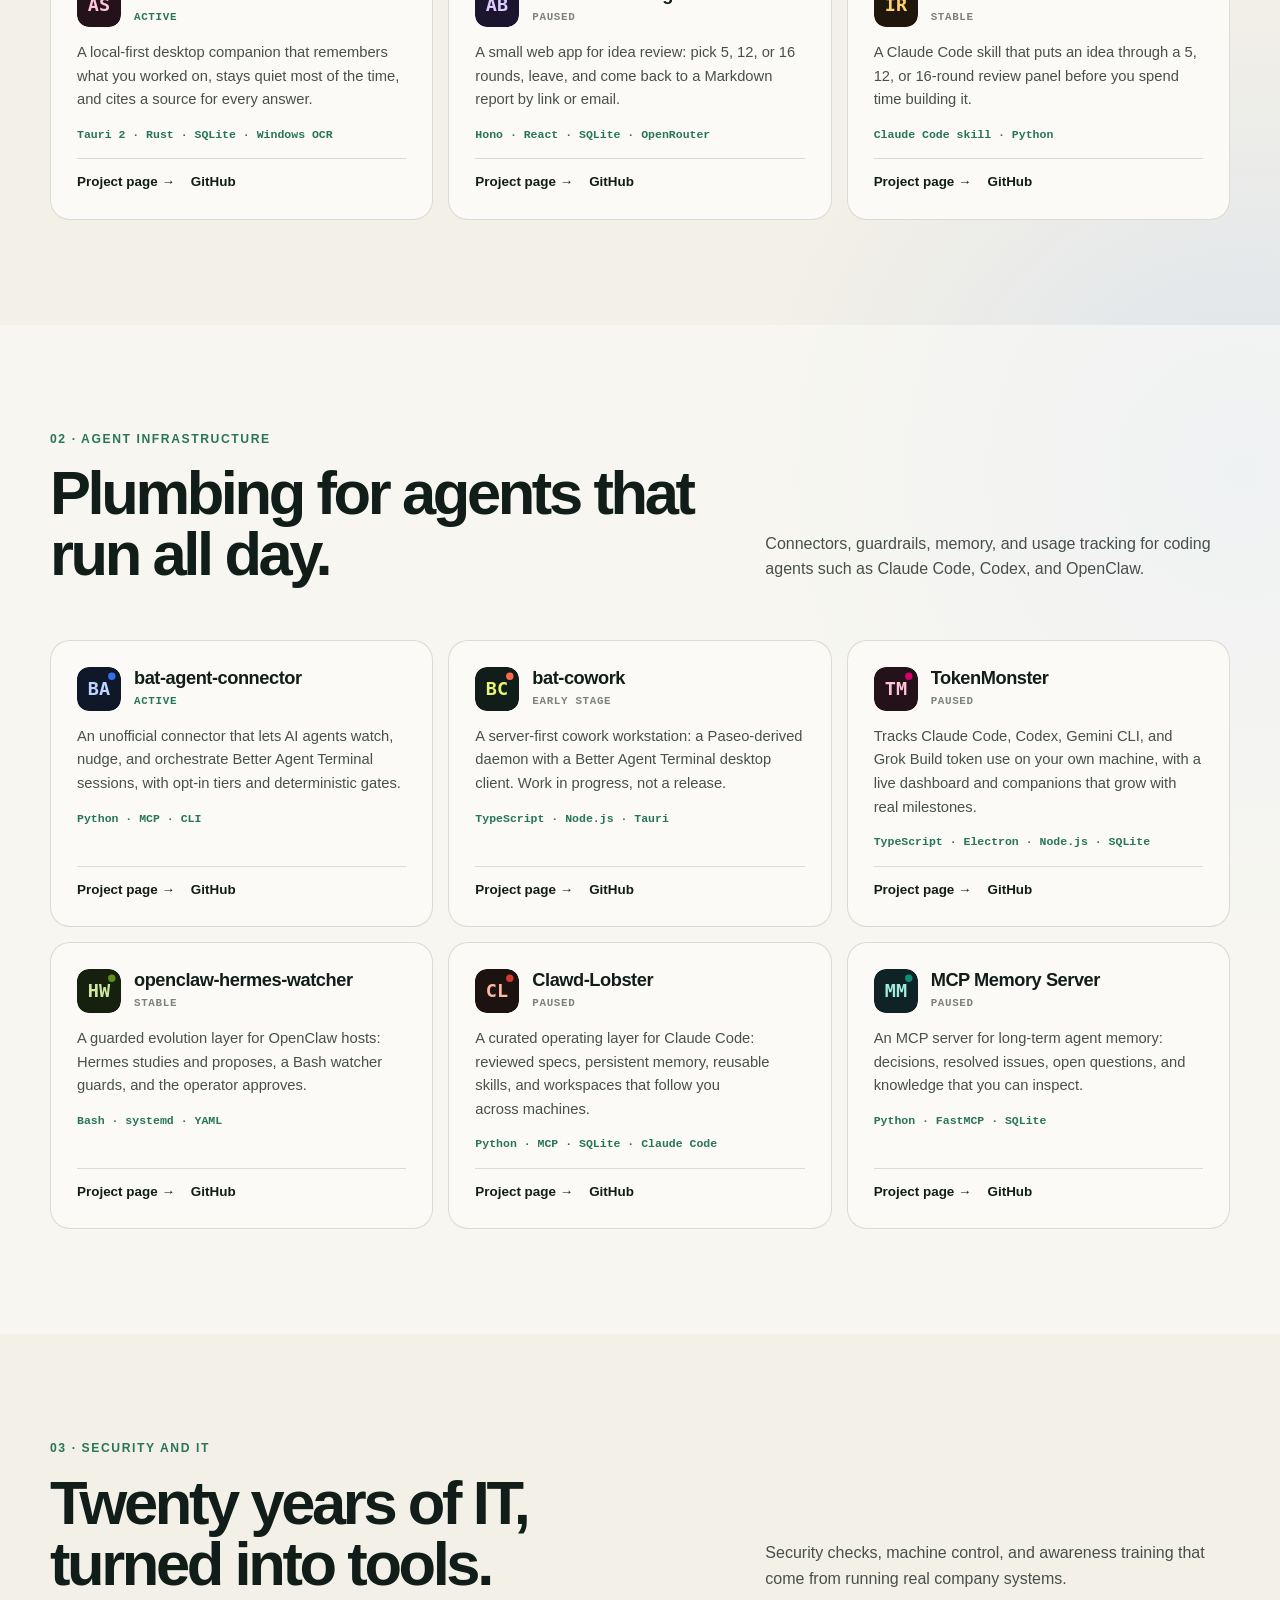
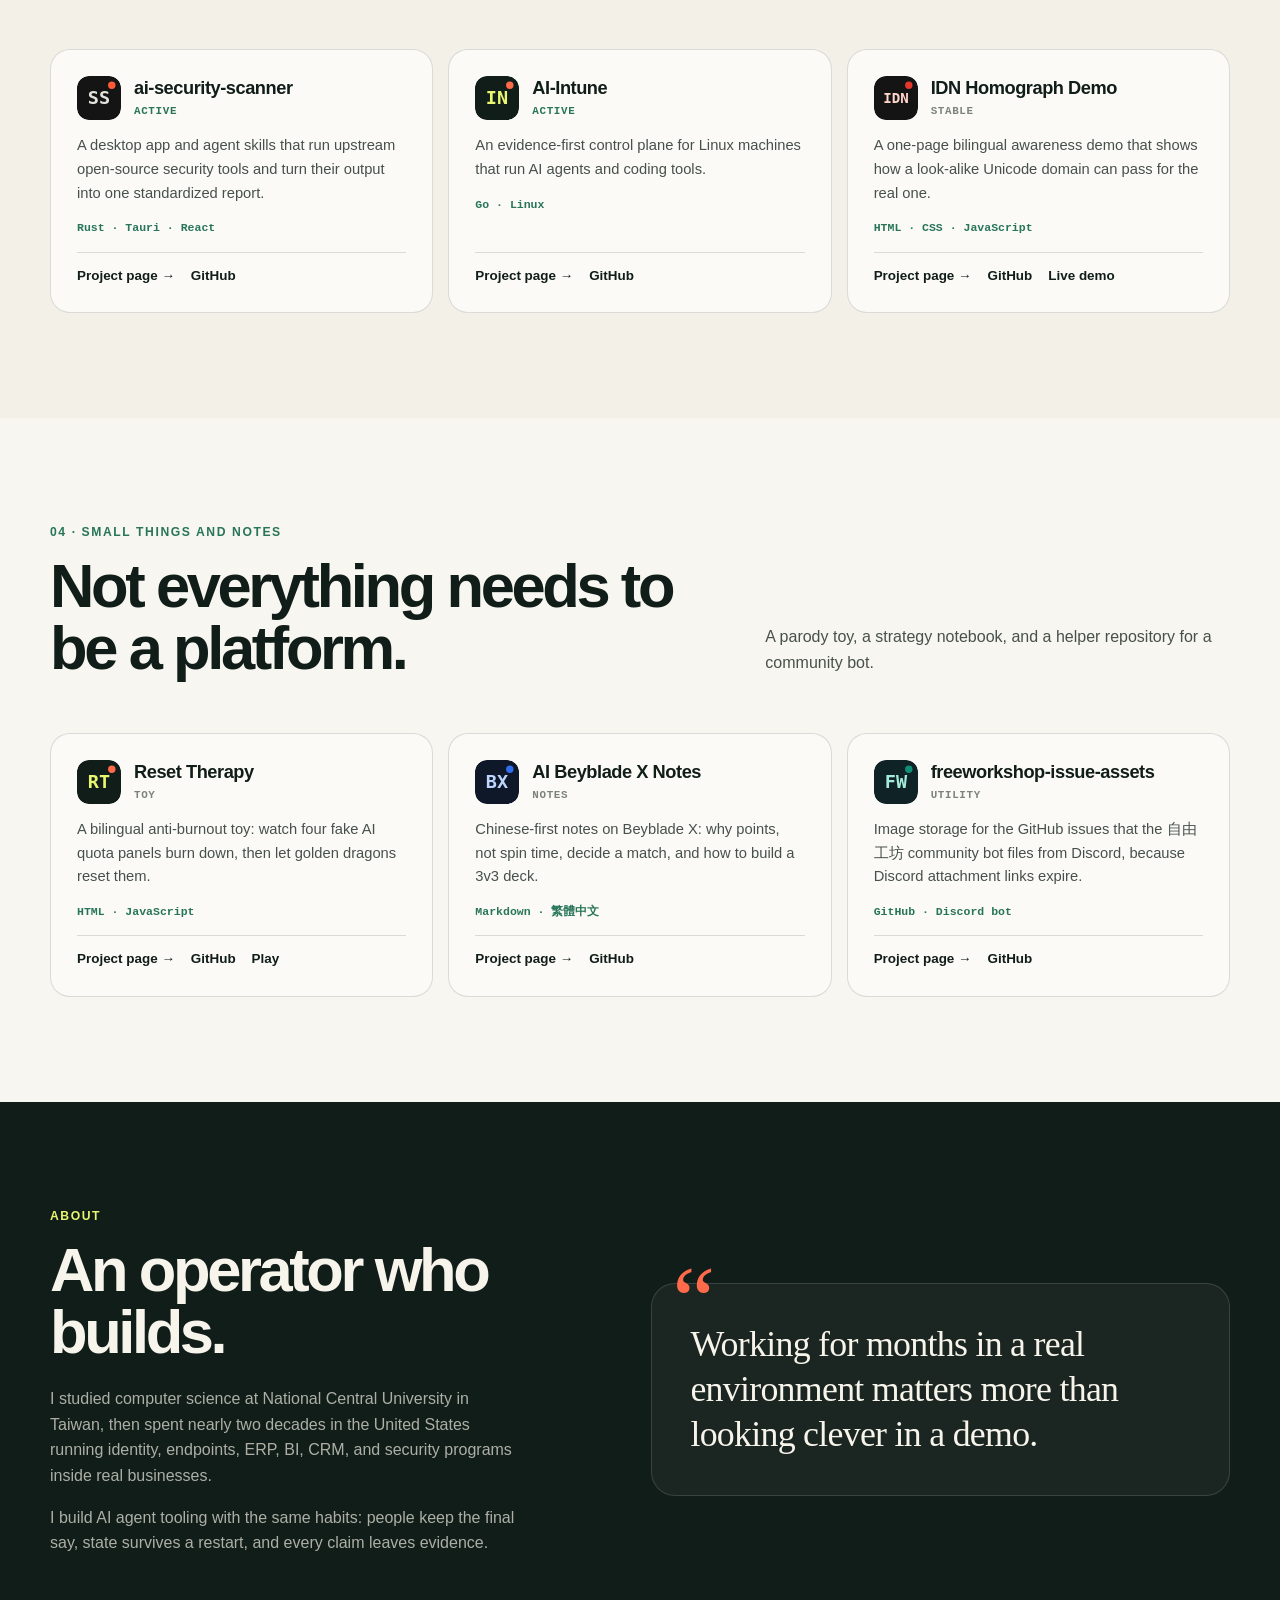
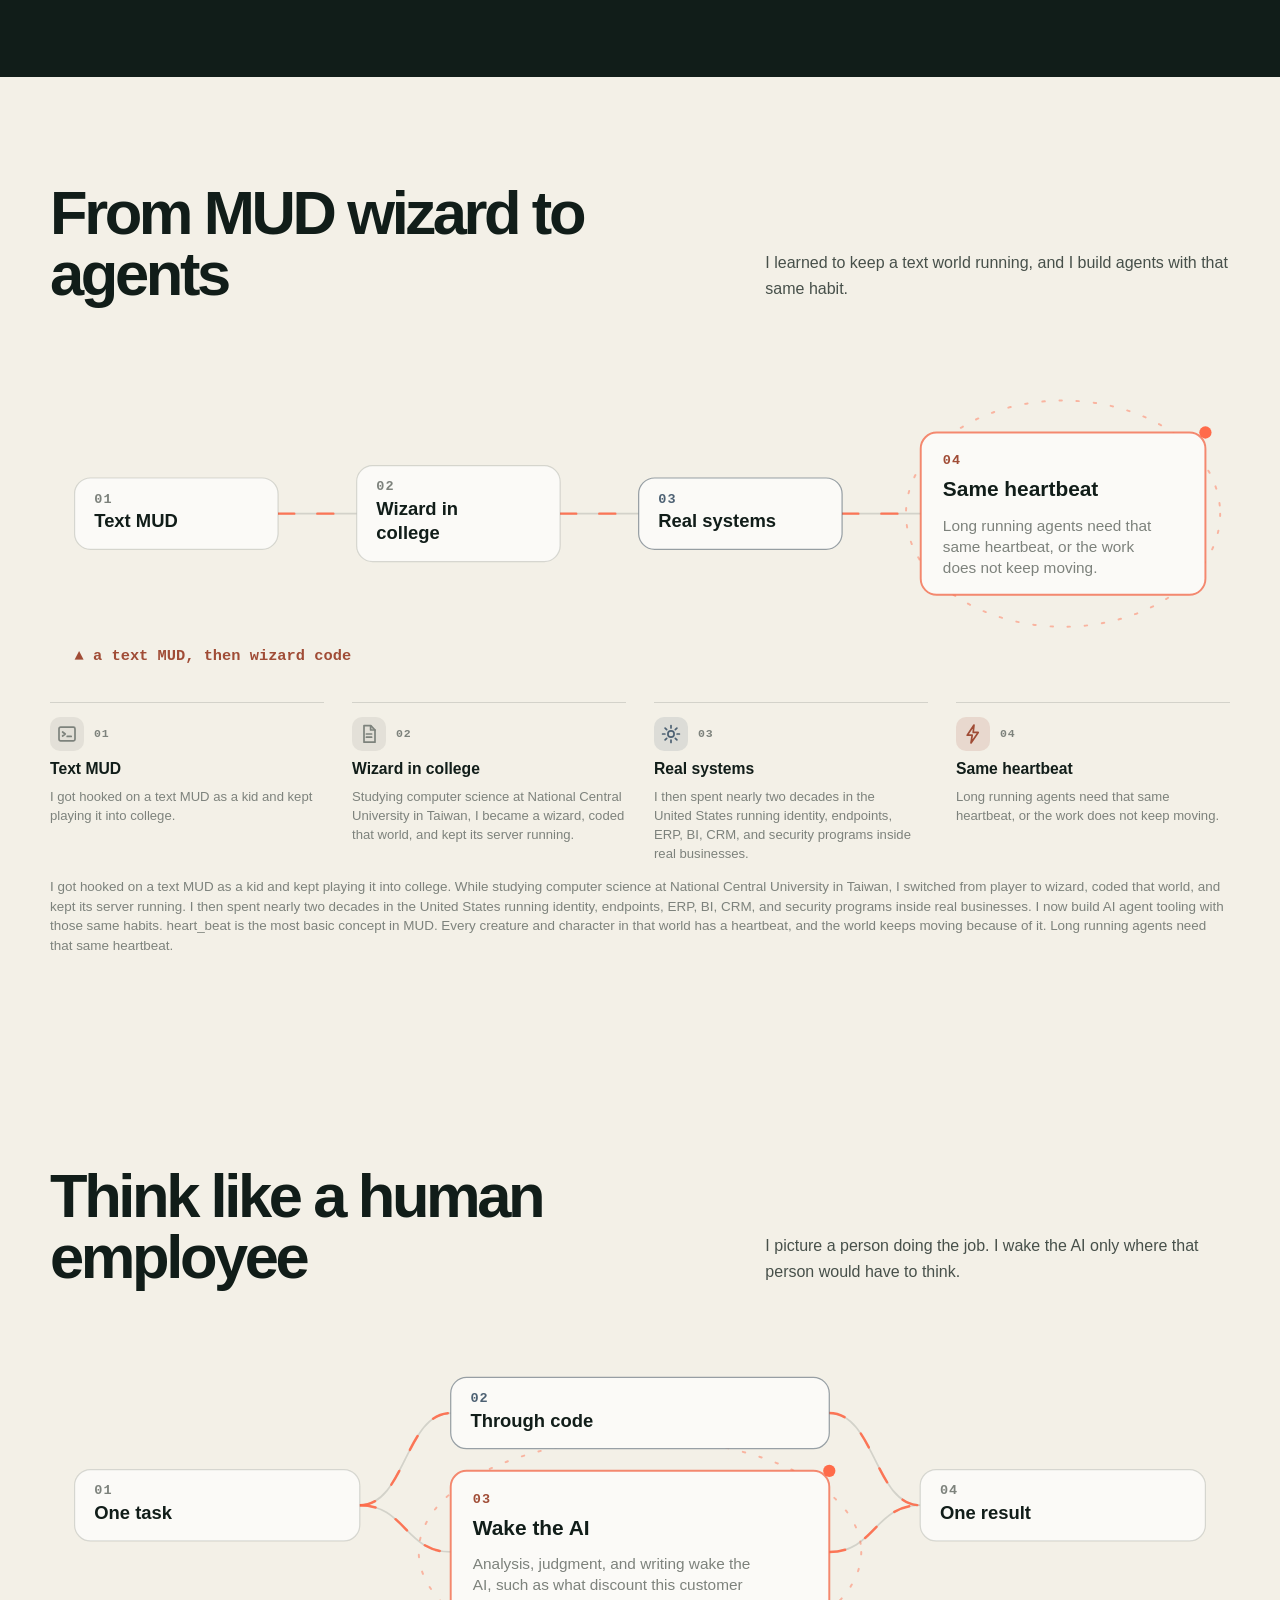
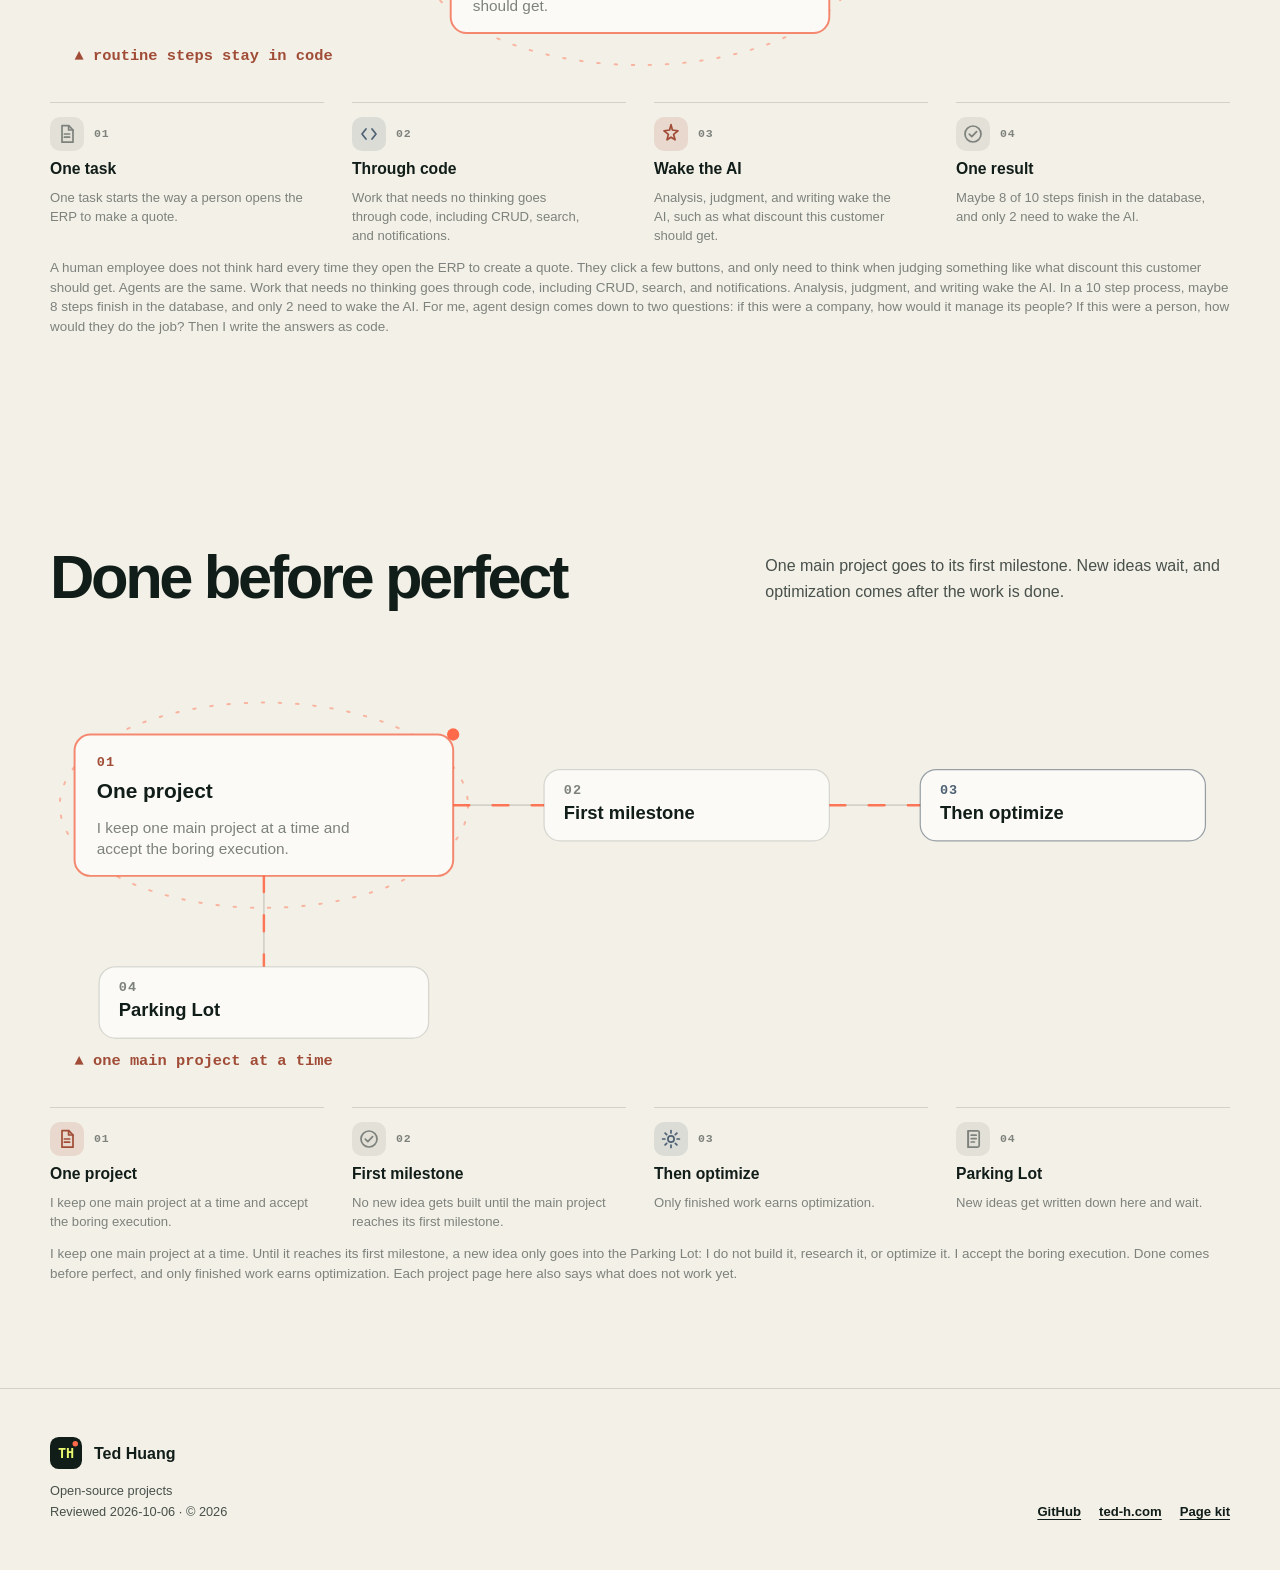
==== commit 3662debc: "Drop the trailing periods from the hub diagram status lines The status lines on every other diagram " ====
--- a/site/index.html
+++ b/site/index.html
@@ -44,8 +44,8 @@
 <section><div class="section group" id="security"><div class="section-heading "><div><div class="section-kicker"><span class="lang-en">03 · Security and IT</span><span class="lang-zh" lang="zh-Hant">03 · 資安與 IT</span></div><h2 class="lang-en">Twenty years of IT, turned into tools.</h2><h2 class="lang-zh" lang="zh-Hant">二十年 IT 經驗，做成工具。</h2></div><p class="lang-en">Security checks, machine control, and awareness training that come from running real company systems.</p><p class="lang-zh" lang="zh-Hant">從實際維運公司系統累積出來的資安檢查、機器管控與資安意識教材。</p></div><div class="project-grid"><article class="project-card" id="p-ai-security-scanner"><div class="project-head"><img src="tiles/ai-security-scanner.svg" alt="" width="44" height="44"><div><h3><a class="lang-en" href="/ai-security-scanner/">ai-security-scanner</a><a class="lang-zh" lang="zh-Hant" href="/ai-security-scanner/?lang=zh-TW">ai-security-scanner</a></h3><span class="lang-en project-status is-active">Active</span><span class="lang-zh project-status is-active" lang="zh-Hant">持續開發</span></div></div><p class="lang-en">A desktop app and agent skills that run upstream open-source security tools and turn their output into one standardized report.</p><p class="lang-zh" lang="zh-Hant">桌面 app 與 agent skill：執行上游的開源資安工具，把結果整理成一份標準化報告。</p><div class="project-stack">Rust · Tauri · React</div><div class="project-links"><a class="lang-en" href="/ai-security-scanner/">Project page →</a><a class="lang-zh" lang="zh-Hant" href="/ai-security-scanner/?lang=zh-TW">專案介紹 →</a><a href="https://github.com/teddashh/ai-security-scanner">GitHub</a></div></article><article class="project-card" id="p-ai-intune"><div class="project-head"><img src="tiles/AI-Intune.svg" alt="" width="44" height="44"><div><h3><a class="lang-en" href="/AI-Intune/">AI-Intune</a><a class="lang-zh" lang="zh-Hant" href="/AI-Intune/?lang=zh-TW">AI-Intune</a></h3><span class="lang-en project-status is-active">Active</span><span class="lang-zh project-status is-active" lang="zh-Hant">持續開發</span></div></div><p class="lang-en">An evidence-first control plane for Linux machines that run AI agents and coding tools.</p><p class="lang-zh" lang="zh-Hant">以證據為本的控制平面，管理執行 AI agent 與 coding 工具的 Linux 機器。</p><div class="project-stack">Go · Linux</div><div class="project-links"><a class="lang-en" href="/AI-Intune/">Project page →</a><a class="lang-zh" lang="zh-Hant" href="/AI-Intune/?lang=zh-TW">專案介紹 →</a><a href="https://github.com/teddashh/AI-Intune">GitHub</a></div></article><article class="project-card" id="p-idn-homograph-example"><div class="project-head"><img src="tiles/idn-homograph-example.svg" alt="" width="44" height="44"><div><h3><a class="lang-en" href="/idn-homograph-example/">IDN Homograph Demo</a><a class="lang-zh" lang="zh-Hant" href="/idn-homograph-example/?lang=zh-TW">IDN Homograph Demo</a></h3><span class="lang-en project-status">Stable</span><span class="lang-zh project-status" lang="zh-Hant">穩定</span></div></div><p class="lang-en">A one-page bilingual awareness demo that shows how a look-alike Unicode domain can pass for the real one.</p><p class="lang-zh" lang="zh-Hant">一頁式的中英雙語資安意識示範：看看長得一模一樣的 Unicode 網域，怎麼冒充真的網站。</p><div class="project-stack">HTML · CSS · JavaScript</div><div class="project-links"><a class="lang-en" href="/idn-homograph-example/">Project page →</a><a class="lang-zh" lang="zh-Hant" href="/idn-homograph-example/?lang=zh-TW">專案介紹 →</a><a href="https://github.com/teddashh/idn-homograph-example">GitHub</a><a href="https://project-9ogsa.vercel.app"><span class="lang-en">Live demo</span><span class="lang-zh" lang="zh-Hant">線上示範</span></a></div></article></div></div></section>
 <section class="tinted"><div class="section group" id="small"><div class="section-heading "><div><div class="section-kicker"><span class="lang-en">04 · Small things and notes</span><span class="lang-zh" lang="zh-Hant">04 · 小作品與筆記</span></div><h2 class="lang-en">Not everything needs to be a platform.</h2><h2 class="lang-zh" lang="zh-Hant">不是每樣東西都要做成平台。</h2></div><p class="lang-en">A parody toy, a strategy notebook, and a helper repository for a community bot.</p><p class="lang-zh" lang="zh-Hant">一個惡搞小玩具、一本策略筆記，還有一個替社群機器人存圖的倉庫。</p></div><div class="project-grid"><article class="project-card" id="p-reset-therapy"><div class="project-head"><img src="tiles/reset-therapy.svg" alt="" width="44" height="44"><div><h3><a class="lang-en" href="/reset-therapy/">Reset Therapy</a><a class="lang-zh" lang="zh-Hant" href="/reset-therapy/?lang=zh-TW">重置 Therapy</a></h3><span class="lang-en project-status">Toy</span><span class="lang-zh project-status" lang="zh-Hant">小玩具</span></div></div><p class="lang-en">A bilingual anti-burnout toy: watch four fake AI quota panels burn down, then let golden dragons reset them.</p><p class="lang-zh" lang="zh-Hant">中英雙語的抗倦怠小玩具：看著四個假的 AI 額度面板燒光，再讓黃金龍幫你重置。</p><div class="project-stack">HTML · JavaScript</div><div class="project-links"><a class="lang-en" href="/reset-therapy/">Project page →</a><a class="lang-zh" lang="zh-Hant" href="/reset-therapy/?lang=zh-TW">專案介紹 →</a><a href="https://github.com/teddashh/reset-therapy">GitHub</a><a class="lang-en" href="/reset-therapy/play/">Play</a><a class="lang-zh" lang="zh-Hant" href="/reset-therapy/play/?lang=zh">開始玩</a></div></article><article class="project-card" id="p-zhan-dou-tuo-luo"><div class="project-head"><img src="tiles/zhan-dou-tuo-luo.svg" alt="" width="44" height="44"><div><h3><a class="lang-en" href="/zhan-dou-tuo-luo/">AI Beyblade X Notes</a><a class="lang-zh" lang="zh-Hant" href="/zhan-dou-tuo-luo/?lang=zh-TW">AI 教你打陀螺</a></h3><span class="lang-en project-status">Notes</span><span class="lang-zh project-status" lang="zh-Hant">筆記</span></div></div><p class="lang-en">Chinese-first notes on Beyblade X: why points, not spin time, decide a match, and how to build a 3v3 deck.</p><p class="lang-zh" lang="zh-Hant">戰鬥陀螺 Beyblade X 中文筆記：為什麼決定勝負的是分數而不是誰轉得最久，以及怎麼配 3v3 牌組。</p><div class="project-stack">Markdown · 繁體中文</div><div class="project-links"><a class="lang-en" href="/zhan-dou-tuo-luo/">Project page →</a><a class="lang-zh" lang="zh-Hant" href="/zhan-dou-tuo-luo/?lang=zh-TW">專案介紹 →</a><a href="https://github.com/teddashh/zhan-dou-tuo-luo">GitHub</a></div></article><article class="project-card" id="p-freeworkshop-issue-assets"><div class="project-head"><img src="tiles/freeworkshop-issue-assets.svg" alt="" width="44" height="44"><div><h3><a class="lang-en" href="/freeworkshop-issue-assets/">freeworkshop-issue-assets</a><a class="lang-zh" lang="zh-Hant" href="/freeworkshop-issue-assets/?lang=zh-TW">freeworkshop-issue-assets</a></h3><span class="lang-en project-status">Utility</span><span class="lang-zh project-status" lang="zh-Hant">工具倉庫</span></div></div><p class="lang-en">Image storage for the GitHub issues that the 自由工坊 community bot files from Discord, because Discord attachment links expire.</p><p class="lang-zh" lang="zh-Hant">自由工坊社群機器人從 Discord 開 GitHub issue 時用的圖片倉庫，因為 Discord 附件連結會過期。</p><div class="project-stack">GitHub · Discord bot</div><div class="project-links"><a class="lang-en" href="/freeworkshop-issue-assets/">Project page →</a><a class="lang-zh" lang="zh-Hant" href="/freeworkshop-issue-assets/?lang=zh-TW">專案介紹 →</a><a href="https://github.com/teddashh/freeworkshop-issue-assets">GitHub</a></div></article></div></div></section>
 <section class="band" id="about"><div class="section problem-grid"><div><div class="section-kicker"><span class="lang-en">About</span><span class="lang-zh" lang="zh-Hant">關於</span></div><h2 class="lang-en">An operator who builds.</h2><h2 class="lang-zh" lang="zh-Hant">維運出身，自己動手做。</h2><p class="lang-en">I studied computer science at National Central University in Taiwan, then spent nearly two decades in the United States running identity, endpoints, ERP, BI, CRM, and security programs inside real businesses.</p><p class="lang-zh" lang="zh-Hant">我在台灣讀中央大學資工，之後在美國將近二十年，在真實的企業裡負責身分管理、端點、ERP、BI、CRM 與資安計畫。</p><p class="lang-en">I build AI agent tooling with the same habits: people keep the final say, state survives a restart, and every claim leaves evidence.</p><p class="lang-zh" lang="zh-Hant">現在我用同樣的習慣做 AI agent 工具：最後的決定權留在人手上，狀態重開也不會遺失，每個說法都留下證據。</p></div><blockquote class="lang-en quote">Working for months in a real environment matters more than looking clever in a demo.</blockquote><blockquote class="lang-zh quote" lang="zh-Hant">demo 裡看起來聰明，不如在真實環境裡穩定跑上好幾個月。</blockquote></div></section>
-<section class="section" id="mud-to-agents"><div class="section-heading "><div><h2 class="lang-en">From MUD wizard to agents</h2><h2 class="lang-zh" lang="zh-Hant">從 MUD 巫師到 agent</h2></div><p class="lang-en">I learned to keep a text world running, and I build agents with that same habit.</p><p class="lang-zh" lang="zh-Hant">我先學會讓一個文字世界持續運作，<br>現在用同樣的習慣做 agent。</p></div><figure class="fd lang-en" data-fd="{&quot;columns&quot;:[[0],[1],[2],[3]],&quot;core&quot;:3}"><ol class="fd-legend"><li class="fd-node" data-step="0" data-tone="neutral" data-icon="terminal"><span class="fd-head"><span class="fd-chip"></span><span class="fd-step" aria-hidden="true">01</span></span><p class="fd-title">Text MUD</p><p class="fd-note">I got hooked on a text MUD as a kid and kept playing it into college.</p><span class="fd-link" aria-hidden="true"></span></li><li class="fd-node" data-step="1" data-tone="neutral" data-icon="doc"><span class="fd-head"><span class="fd-chip"></span><span class="fd-step" aria-hidden="true">02</span></span><p class="fd-title">Wizard in college</p><p class="fd-note">Studying computer science at National Central University in Taiwan, I became a wizard, coded that world, and kept its server running.</p><span class="fd-link" aria-hidden="true"></span></li><li class="fd-node" data-step="2" data-tone="info" data-icon="gear"><span class="fd-head"><span class="fd-chip"></span><span class="fd-step" aria-hidden="true">03</span></span><p class="fd-title">Real systems</p><p class="fd-note">I then spent nearly two decades in the United States running identity, endpoints, ERP, BI, CRM, and security programs inside real businesses.</p><span class="fd-link" aria-hidden="true"></span></li><li class="fd-node" data-step="3" data-tone="accent" data-icon="bolt"><span class="fd-head"><span class="fd-chip"></span><span class="fd-step" aria-hidden="true">04</span></span><p class="fd-title">Same heartbeat</p><p class="fd-note">Long running agents need that same heartbeat, or the work does not keep moving.</p></li></ol><ul class="fd-ticks"><li>a text MUD, then wizard code.</li><li>then real business systems.</li><li>agents keep that heartbeat.</li></ul><figcaption>I got hooked on a text MUD as a kid and kept playing it into college. While studying computer science at National Central University in Taiwan, I switched from player to wizard, coded that world, and kept its server running. I then spent nearly two decades in the United States running identity, endpoints, ERP, BI, CRM, and security programs inside real businesses. I now build AI agent tooling with those same habits. heart_beat is the most basic concept in MUD. Every creature and character in that world has a heartbeat, and the world keeps moving because of it. Long running agents need that same heartbeat.</figcaption></figure><figure class="fd lang-zh" lang="zh-Hant" data-fd="{&quot;columns&quot;:[[0],[1],[2],[3]],&quot;core&quot;:3}"><ol class="fd-legend"><li class="fd-node" data-step="0" data-tone="neutral" data-icon="terminal"><span class="fd-head"><span class="fd-chip"></span><span class="fd-step" aria-hidden="true">01</span></span><p class="fd-title">文字 MUD</p><p class="fd-note">我從小迷上一個文字 MUD，一路玩到大學。</p><span class="fd-link" aria-hidden="true"></span></li><li class="fd-node" data-step="1" data-tone="neutral" data-icon="doc"><span class="fd-head"><span class="fd-chip"></span><span class="fd-step" aria-hidden="true">02</span></span><p class="fd-title">大學當巫師</p><p class="fd-note">在台灣讀中央大學資工時，我當上巫師，<br>寫那個世界，也顧著它的主機。</p><span class="fd-link" aria-hidden="true"></span></li><li class="fd-node" data-step="2" data-tone="info" data-icon="gear"><span class="fd-head"><span class="fd-chip"></span><span class="fd-step" aria-hidden="true">03</span></span><p class="fd-title">企業系統</p><p class="fd-note">之後我在美國將近二十年，<br>在真實企業裡負責身分管理、<br>端點、ERP、BI、CRM 與資安計畫。</p><span class="fd-link" aria-hidden="true"></span></li><li class="fd-node" data-step="3" data-tone="accent" data-icon="bolt"><span class="fd-head"><span class="fd-chip"></span><span class="fd-step" aria-hidden="true">04</span></span><p class="fd-title">同樣心跳</p><p class="fd-note">長期運作的 agent 也靠這個心跳，<br>事情才走得下去。</p></li></ol><ul class="fd-ticks"><li>文字 MUD，然後當巫師寫程式。</li><li>之後是真實的企業系統。</li><li>agent 也靠這個心跳。</li></ul><figcaption>我小時候迷上一個文字 MUD，一路玩到大學。在台灣讀中央大學資工時，我從玩家轉成巫師，寫那個世界，也顧著它的主機。之後在美國將近二十年，在真實的企業裡負責身分管理、端點、ERP、BI、CRM 與資安計畫。現在我用同樣的習慣做 AI agent 工具。heart_beat 是 MUD 最基本的概念。那個世界裡的每個怪物和 NPC 都有心跳，世界才一直往前走。長期運作的 agent 也需要同樣的心跳。</figcaption></figure></section>
-<section class="section" id="human-employee"><div class="section-heading "><div><h2 class="lang-en">Think like a human employee</h2><h2 class="lang-zh" lang="zh-Hant">想像一個人類員工</h2></div><p class="lang-en">I picture a person doing the job. I wake the AI only where that person would have to think.</p><p class="lang-zh" lang="zh-Hant">我先想像一個人在做事。<br>只有他要動腦時，才叫醒 AI。</p></div><figure class="fd lang-en" data-fd="{&quot;columns&quot;:[[0],[1,2],[3]],&quot;core&quot;:2}"><ol class="fd-legend"><li class="fd-node" data-step="0" data-tone="neutral" data-icon="doc"><span class="fd-head"><span class="fd-chip"></span><span class="fd-step" aria-hidden="true">01</span></span><p class="fd-title">One task</p><p class="fd-note">One task starts the way a person opens the ERP to make a quote.</p><span class="fd-link" aria-hidden="true"></span></li><li class="fd-node" data-step="1" data-tone="info" data-icon="code"><span class="fd-head"><span class="fd-chip"></span><span class="fd-step" aria-hidden="true">02</span></span><p class="fd-title">Through code</p><p class="fd-note">Work that needs no thinking goes through code, including CRUD, search, and notifications.</p><span class="fd-link" aria-hidden="true"></span></li><li class="fd-node" data-step="2" data-tone="accent" data-icon="spark"><span class="fd-head"><span class="fd-chip"></span><span class="fd-step" aria-hidden="true">03</span></span><p class="fd-title">Wake the AI</p><p class="fd-note">Analysis, judgment, and writing wake the AI, such as what discount this customer should get.</p><span class="fd-link" aria-hidden="true"></span></li><li class="fd-node" data-step="3" data-tone="neutral" data-icon="check"><span class="fd-head"><span class="fd-chip"></span><span class="fd-step" aria-hidden="true">04</span></span><p class="fd-title">One result</p><p class="fd-note">Maybe 8 of 10 steps finish in the database, and only 2 need to wake the AI.</p></li></ol><ul class="fd-ticks"><li>routine steps stay in code</li><li>judgment is what wakes AI</li><li>maybe 8 of 10 stay in code</li></ul><figcaption>A human employee does not think hard every time they open the ERP to create a quote. They click a few buttons, and only need to think when judging something like what discount this customer should get. Agents are the same. Work that needs no thinking goes through code, including CRUD, search, and notifications. Analysis, judgment, and writing wake the AI. In a 10 step process, maybe 8 steps finish in the database, and only 2 need to wake the AI. For me, agent design comes down to two questions: if this were a company, how would it manage its people? If this were a person, how would they do the job? Then I write the answers as code.</figcaption></figure><figure class="fd lang-zh" lang="zh-Hant" data-fd="{&quot;columns&quot;:[[0],[1,2],[3]],&quot;core&quot;:2}"><ol class="fd-legend"><li class="fd-node" data-step="0" data-tone="neutral" data-icon="doc"><span class="fd-head"><span class="fd-chip"></span><span class="fd-step" aria-hidden="true">01</span></span><p class="fd-title">一件工作</p><p class="fd-note">一件工作的起點，<br>就像員工打開 ERP 要建一張報價單。</p><span class="fd-link" aria-hidden="true"></span></li><li class="fd-node" data-step="1" data-tone="info" data-icon="code"><span class="fd-head"><span class="fd-chip"></span><span class="fd-step" aria-hidden="true">02</span></span><p class="fd-title">走程式</p><p class="fd-note">不用動腦的事走程式，<br>包含 CRUD、搜尋和通知。</p><span class="fd-link" aria-hidden="true"></span></li><li class="fd-node" data-step="2" data-tone="accent" data-icon="spark"><span class="fd-head"><span class="fd-chip"></span><span class="fd-step" aria-hidden="true">03</span></span><p class="fd-title">叫醒 AI</p><p class="fd-note">會叫醒 AI 的是分析、判斷和寫作這類工作，<br>例如這個客戶該給多少折扣。</p><span class="fd-link" aria-hidden="true"></span></li><li class="fd-node" data-step="3" data-tone="neutral" data-icon="check"><span class="fd-head"><span class="fd-chip"></span><span class="fd-step" aria-hidden="true">04</span></span><p class="fd-title">匯成結果</p><p class="fd-note">十步裡可能八步在資料庫做完。<br>只有兩步要叫醒 AI。</p></li></ol><ul class="fd-ticks"><li>例行步驟走程式。</li><li>判斷才要叫醒 AI。</li><li>十步可能有八步走程式。</li></ul><figcaption>人類員工不會每次打開 ERP 建報價單都辛苦想一遍。他點幾個按鈕就好，只有在判斷這個客戶該給多少折扣時才需要動腦。Agent 也一樣。不用動腦的事走程式，包含 CRUD、搜尋和通知。分析、判斷和寫作才叫醒 AI。一個十步的流程裡，可能有八步在資料庫做完，只有兩步要叫醒 AI。對我來說，agent 的設計最後就是在回答兩個問題：如果這是一間公司，它會怎麼管理員工？如果這是一個人，他會怎麼做這件事？然後把答案寫成 code。</figcaption></figure></section>
+<section class="section" id="mud-to-agents"><div class="section-heading "><div><h2 class="lang-en">From MUD wizard to agents</h2><h2 class="lang-zh" lang="zh-Hant">從 MUD 巫師到 agent</h2></div><p class="lang-en">I learned to keep a text world running, and I build agents with that same habit.</p><p class="lang-zh" lang="zh-Hant">我先學會讓一個文字世界持續運作，<br>現在用同樣的習慣做 agent。</p></div><figure class="fd lang-en" data-fd="{&quot;columns&quot;:[[0],[1],[2],[3]],&quot;core&quot;:3}"><ol class="fd-legend"><li class="fd-node" data-step="0" data-tone="neutral" data-icon="terminal"><span class="fd-head"><span class="fd-chip"></span><span class="fd-step" aria-hidden="true">01</span></span><p class="fd-title">Text MUD</p><p class="fd-note">I got hooked on a text MUD as a kid and kept playing it into college.</p><span class="fd-link" aria-hidden="true"></span></li><li class="fd-node" data-step="1" data-tone="neutral" data-icon="doc"><span class="fd-head"><span class="fd-chip"></span><span class="fd-step" aria-hidden="true">02</span></span><p class="fd-title">Wizard in college</p><p class="fd-note">Studying computer science at National Central University in Taiwan, I became a wizard, coded that world, and kept its server running.</p><span class="fd-link" aria-hidden="true"></span></li><li class="fd-node" data-step="2" data-tone="info" data-icon="gear"><span class="fd-head"><span class="fd-chip"></span><span class="fd-step" aria-hidden="true">03</span></span><p class="fd-title">Real systems</p><p class="fd-note">I then spent nearly two decades in the United States running identity, endpoints, ERP, BI, CRM, and security programs inside real businesses.</p><span class="fd-link" aria-hidden="true"></span></li><li class="fd-node" data-step="3" data-tone="accent" data-icon="bolt"><span class="fd-head"><span class="fd-chip"></span><span class="fd-step" aria-hidden="true">04</span></span><p class="fd-title">Same heartbeat</p><p class="fd-note">Long running agents need that same heartbeat, or the work does not keep moving.</p></li></ol><ul class="fd-ticks"><li>a text MUD, then wizard code</li><li>then real business systems</li><li>agents keep that heartbeat</li></ul><figcaption>I got hooked on a text MUD as a kid and kept playing it into college. While studying computer science at National Central University in Taiwan, I switched from player to wizard, coded that world, and kept its server running. I then spent nearly two decades in the United States running identity, endpoints, ERP, BI, CRM, and security programs inside real businesses. I now build AI agent tooling with those same habits. heart_beat is the most basic concept in MUD. Every creature and character in that world has a heartbeat, and the world keeps moving because of it. Long running agents need that same heartbeat.</figcaption></figure><figure class="fd lang-zh" lang="zh-Hant" data-fd="{&quot;columns&quot;:[[0],[1],[2],[3]],&quot;core&quot;:3}"><ol class="fd-legend"><li class="fd-node" data-step="0" data-tone="neutral" data-icon="terminal"><span class="fd-head"><span class="fd-chip"></span><span class="fd-step" aria-hidden="true">01</span></span><p class="fd-title">文字 MUD</p><p class="fd-note">我從小迷上一個文字 MUD，一路玩到大學。</p><span class="fd-link" aria-hidden="true"></span></li><li class="fd-node" data-step="1" data-tone="neutral" data-icon="doc"><span class="fd-head"><span class="fd-chip"></span><span class="fd-step" aria-hidden="true">02</span></span><p class="fd-title">大學當巫師</p><p class="fd-note">在台灣讀中央大學資工時，我當上巫師，<br>寫那個世界，也顧著它的主機。</p><span class="fd-link" aria-hidden="true"></span></li><li class="fd-node" data-step="2" data-tone="info" data-icon="gear"><span class="fd-head"><span class="fd-chip"></span><span class="fd-step" aria-hidden="true">03</span></span><p class="fd-title">企業系統</p><p class="fd-note">之後我在美國將近二十年，<br>在真實企業裡負責身分管理、<br>端點、ERP、BI、CRM 與資安計畫。</p><span class="fd-link" aria-hidden="true"></span></li><li class="fd-node" data-step="3" data-tone="accent" data-icon="bolt"><span class="fd-head"><span class="fd-chip"></span><span class="fd-step" aria-hidden="true">04</span></span><p class="fd-title">同樣心跳</p><p class="fd-note">長期運作的 agent 也靠這個心跳，<br>事情才走得下去。</p></li></ol><ul class="fd-ticks"><li>文字 MUD，然後當巫師寫程式</li><li>之後是真實的企業系統</li><li>agent 也靠這個心跳</li></ul><figcaption>我小時候迷上一個文字 MUD，一路玩到大學。在台灣讀中央大學資工時，我從玩家轉成巫師，寫那個世界，也顧著它的主機。之後在美國將近二十年，在真實的企業裡負責身分管理、端點、ERP、BI、CRM 與資安計畫。現在我用同樣的習慣做 AI agent 工具。heart_beat 是 MUD 最基本的概念。那個世界裡的每個怪物和 NPC 都有心跳，世界才一直往前走。長期運作的 agent 也需要同樣的心跳。</figcaption></figure></section>
+<section class="section" id="human-employee"><div class="section-heading "><div><h2 class="lang-en">Think like a human employee</h2><h2 class="lang-zh" lang="zh-Hant">想像一個人類員工</h2></div><p class="lang-en">I picture a person doing the job. I wake the AI only where that person would have to think.</p><p class="lang-zh" lang="zh-Hant">我先想像一個人在做事。<br>只有他要動腦時，才叫醒 AI。</p></div><figure class="fd lang-en" data-fd="{&quot;columns&quot;:[[0],[1,2],[3]],&quot;core&quot;:2}"><ol class="fd-legend"><li class="fd-node" data-step="0" data-tone="neutral" data-icon="doc"><span class="fd-head"><span class="fd-chip"></span><span class="fd-step" aria-hidden="true">01</span></span><p class="fd-title">One task</p><p class="fd-note">One task starts the way a person opens the ERP to make a quote.</p><span class="fd-link" aria-hidden="true"></span></li><li class="fd-node" data-step="1" data-tone="info" data-icon="code"><span class="fd-head"><span class="fd-chip"></span><span class="fd-step" aria-hidden="true">02</span></span><p class="fd-title">Through code</p><p class="fd-note">Work that needs no thinking goes through code, including CRUD, search, and notifications.</p><span class="fd-link" aria-hidden="true"></span></li><li class="fd-node" data-step="2" data-tone="accent" data-icon="spark"><span class="fd-head"><span class="fd-chip"></span><span class="fd-step" aria-hidden="true">03</span></span><p class="fd-title">Wake the AI</p><p class="fd-note">Analysis, judgment, and writing wake the AI, such as what discount this customer should get.</p><span class="fd-link" aria-hidden="true"></span></li><li class="fd-node" data-step="3" data-tone="neutral" data-icon="check"><span class="fd-head"><span class="fd-chip"></span><span class="fd-step" aria-hidden="true">04</span></span><p class="fd-title">One result</p><p class="fd-note">Maybe 8 of 10 steps finish in the database, and only 2 need to wake the AI.</p></li></ol><ul class="fd-ticks"><li>routine steps stay in code</li><li>judgment is what wakes AI</li><li>maybe 8 of 10 stay in code</li></ul><figcaption>A human employee does not think hard every time they open the ERP to create a quote. They click a few buttons, and only need to think when judging something like what discount this customer should get. Agents are the same. Work that needs no thinking goes through code, including CRUD, search, and notifications. Analysis, judgment, and writing wake the AI. In a 10 step process, maybe 8 steps finish in the database, and only 2 need to wake the AI. For me, agent design comes down to two questions: if this were a company, how would it manage its people? If this were a person, how would they do the job? Then I write the answers as code.</figcaption></figure><figure class="fd lang-zh" lang="zh-Hant" data-fd="{&quot;columns&quot;:[[0],[1,2],[3]],&quot;core&quot;:2}"><ol class="fd-legend"><li class="fd-node" data-step="0" data-tone="neutral" data-icon="doc"><span class="fd-head"><span class="fd-chip"></span><span class="fd-step" aria-hidden="true">01</span></span><p class="fd-title">一件工作</p><p class="fd-note">一件工作的起點，<br>就像員工打開 ERP 要建一張報價單。</p><span class="fd-link" aria-hidden="true"></span></li><li class="fd-node" data-step="1" data-tone="info" data-icon="code"><span class="fd-head"><span class="fd-chip"></span><span class="fd-step" aria-hidden="true">02</span></span><p class="fd-title">走程式</p><p class="fd-note">不用動腦的事走程式，<br>包含 CRUD、搜尋和通知。</p><span class="fd-link" aria-hidden="true"></span></li><li class="fd-node" data-step="2" data-tone="accent" data-icon="spark"><span class="fd-head"><span class="fd-chip"></span><span class="fd-step" aria-hidden="true">03</span></span><p class="fd-title">叫醒 AI</p><p class="fd-note">會叫醒 AI 的是分析、判斷和寫作這類工作，<br>例如這個客戶該給多少折扣。</p><span class="fd-link" aria-hidden="true"></span></li><li class="fd-node" data-step="3" data-tone="neutral" data-icon="check"><span class="fd-head"><span class="fd-chip"></span><span class="fd-step" aria-hidden="true">04</span></span><p class="fd-title">匯成結果</p><p class="fd-note">十步裡可能八步在資料庫做完。<br>只有兩步要叫醒 AI。</p></li></ol><ul class="fd-ticks"><li>例行步驟走程式</li><li>判斷才要叫醒 AI</li><li>十步可能有八步走程式</li></ul><figcaption>人類員工不會每次打開 ERP 建報價單都辛苦想一遍。他點幾個按鈕就好，只有在判斷這個客戶該給多少折扣時才需要動腦。Agent 也一樣。不用動腦的事走程式，包含 CRUD、搜尋和通知。分析、判斷和寫作才叫醒 AI。一個十步的流程裡，可能有八步在資料庫做完，只有兩步要叫醒 AI。對我來說，agent 的設計最後就是在回答兩個問題：如果這是一間公司，它會怎麼管理員工？如果這是一個人，他會怎麼做這件事？然後把答案寫成 code。</figcaption></figure></section>
 <section class="section" id="done-first"><div class="section-heading "><div><h2 class="lang-en">Done before perfect</h2><h2 class="lang-zh" lang="zh-Hant">完成勝過完美</h2></div><p class="lang-en">One main project goes to its first milestone. New ideas wait, and optimization comes after the work is done.</p><p class="lang-zh" lang="zh-Hant">一個主專案先走到第一個里程碑。<br>新想法在旁邊等，做完才優化。</p></div><figure class="fd lang-en" data-fd="{&quot;columns&quot;:[[0],[1],[2]],&quot;core&quot;:0,&quot;sinks&quot;:[3]}"><ol class="fd-legend"><li class="fd-node" data-step="0" data-tone="accent" data-icon="doc"><span class="fd-head"><span class="fd-chip"></span><span class="fd-step" aria-hidden="true">01</span></span><p class="fd-title">One project</p><p class="fd-note">I keep one main project at a time and accept the boring execution.</p><span class="fd-link" aria-hidden="true"></span></li><li class="fd-node" data-step="1" data-tone="neutral" data-icon="check"><span class="fd-head"><span class="fd-chip"></span><span class="fd-step" aria-hidden="true">02</span></span><p class="fd-title">First milestone</p><p class="fd-note">No new idea gets built until the main project reaches its first milestone.</p><span class="fd-link" aria-hidden="true"></span></li><li class="fd-node" data-step="2" data-tone="info" data-icon="gear"><span class="fd-head"><span class="fd-chip"></span><span class="fd-step" aria-hidden="true">03</span></span><p class="fd-title">Then optimize</p><p class="fd-note">Only finished work earns optimization.</p><span class="fd-link" aria-hidden="true"></span></li><li class="fd-node" data-step="3" data-tone="neutral" data-icon="ledger"><span class="fd-head"><span class="fd-chip"></span><span class="fd-step" aria-hidden="true">04</span></span><p class="fd-title">Parking Lot</p><p class="fd-note">New ideas get written down here and wait.</p></li></ol><ul class="fd-ticks"><li>one main project at a time</li><li>new ideas wait in the lot</li><li>optimize only after it is done</li></ul><figcaption>I keep one main project at a time. Until it reaches its first milestone, a new idea only goes into the Parking Lot: I do not build it, research it, or optimize it. I accept the boring execution. Done comes before perfect, and only finished work earns optimization. Each project page here also says what does not work yet.</figcaption></figure><figure class="fd lang-zh" lang="zh-Hant" data-fd="{&quot;columns&quot;:[[0],[1],[2]],&quot;core&quot;:0,&quot;sinks&quot;:[3]}"><ol class="fd-legend"><li class="fd-node" data-step="0" data-tone="accent" data-icon="doc"><span class="fd-head"><span class="fd-chip"></span><span class="fd-step" aria-hidden="true">01</span></span><p class="fd-title">一個主專案</p><p class="fd-note">一次只做一個主專案，也接受無聊的執行期。</p><span class="fd-link" aria-hidden="true"></span></li><li class="fd-node" data-step="1" data-tone="neutral" data-icon="check"><span class="fd-head"><span class="fd-chip"></span><span class="fd-step" aria-hidden="true">02</span></span><p class="fd-title">第一里程碑</p><p class="fd-note">主專案達到第一個里程碑之前，不開新坑。</p><span class="fd-link" aria-hidden="true"></span></li><li class="fd-node" data-step="2" data-tone="info" data-icon="gear"><span class="fd-head"><span class="fd-chip"></span><span class="fd-step" aria-hidden="true">03</span></span><p class="fd-title">再來優化</p><p class="fd-note">完成，才有資格優化。</p><span class="fd-link" aria-hidden="true"></span></li><li class="fd-node" data-step="3" data-tone="neutral" data-icon="ledger"><span class="fd-head"><span class="fd-chip"></span><span class="fd-step" aria-hidden="true">04</span></span><p class="fd-title">想法暫存</p><p class="fd-note">新想法先寫進 Parking Lot 等著。</p></li></ol><ul class="fd-ticks"><li>一次一個主專案</li><li>新想法先停著</li><li>做完才有資格優化</li></ul><figcaption>我一次只做一個主專案。在它達到第一個里程碑之前，新想法只寫進 Parking Lot，不實作、不研究、不優化。我接受無聊的執行期。完成勝過完美。完成，才有資格優化。這裡的每個專案頁也都寫明還做不到的地方。</figcaption></figure></section>
 </main>
 <footer class="site-footer"><div class="footer-inner">
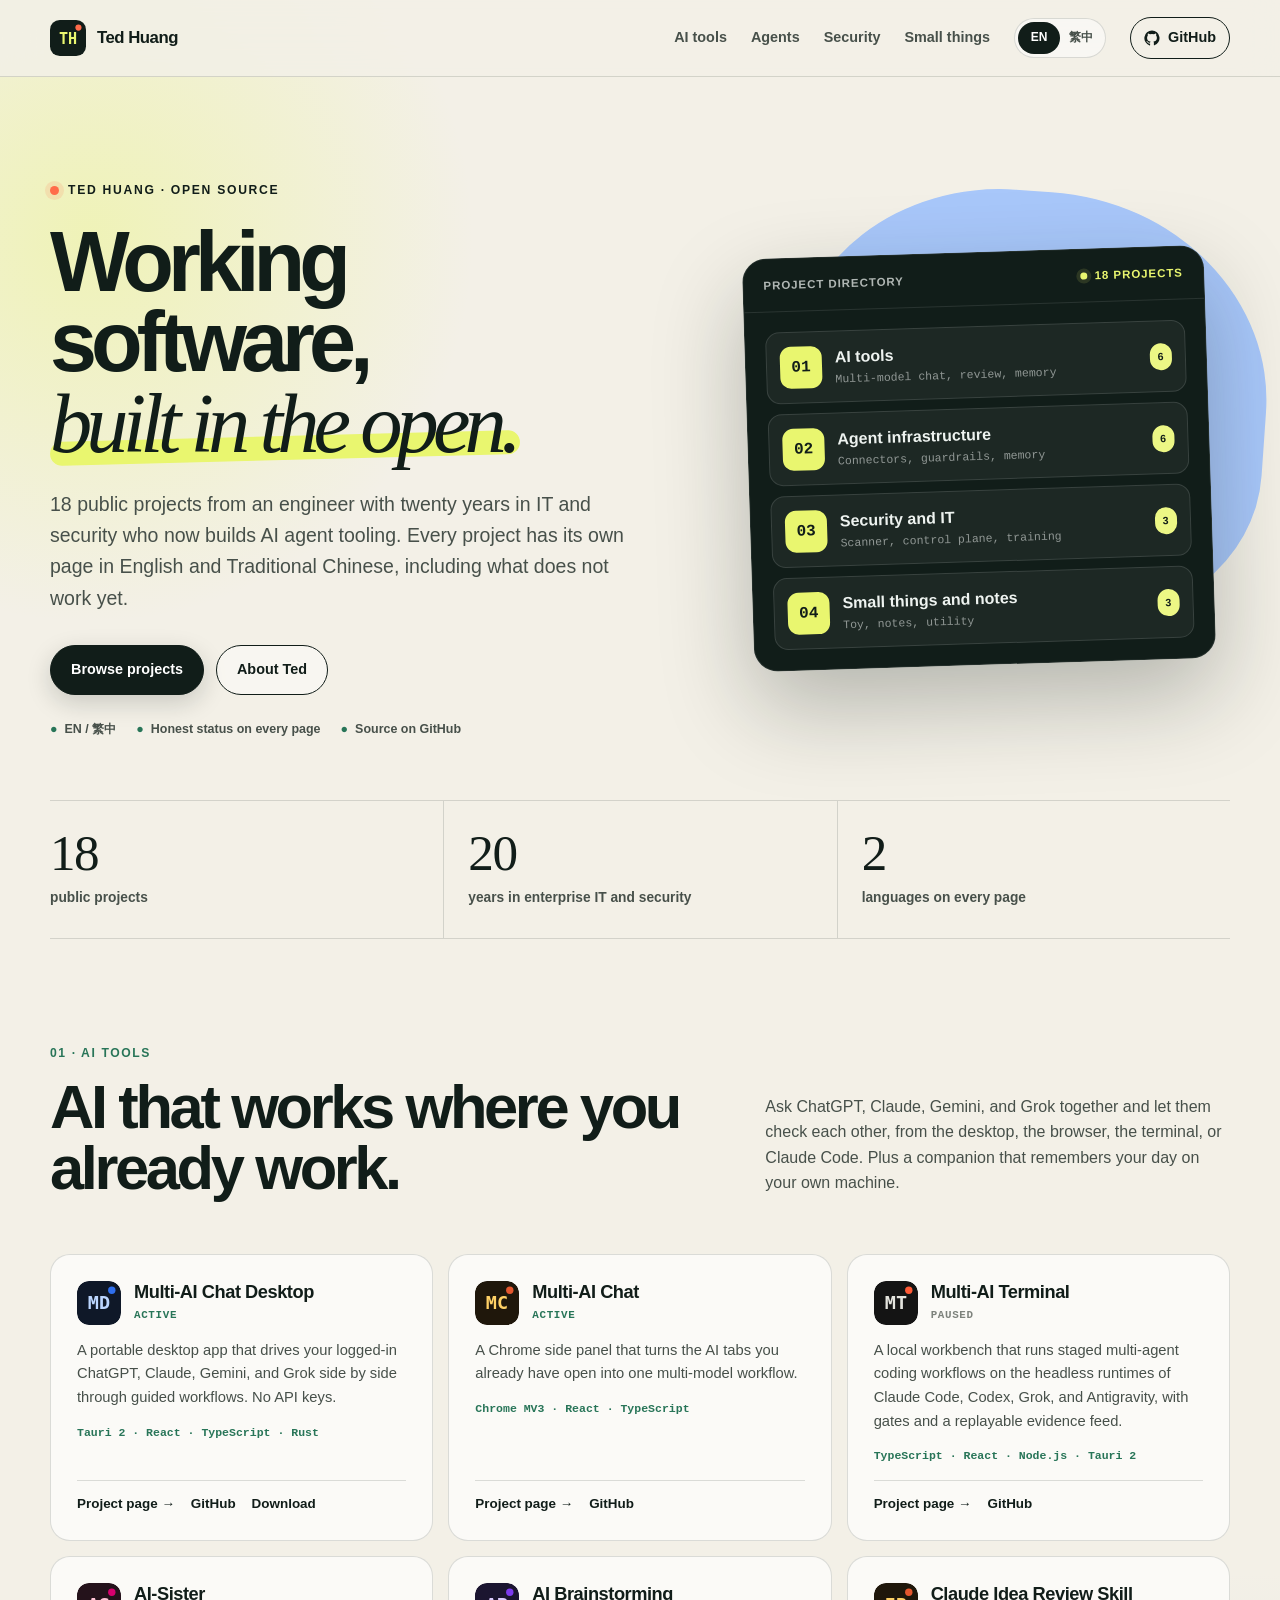
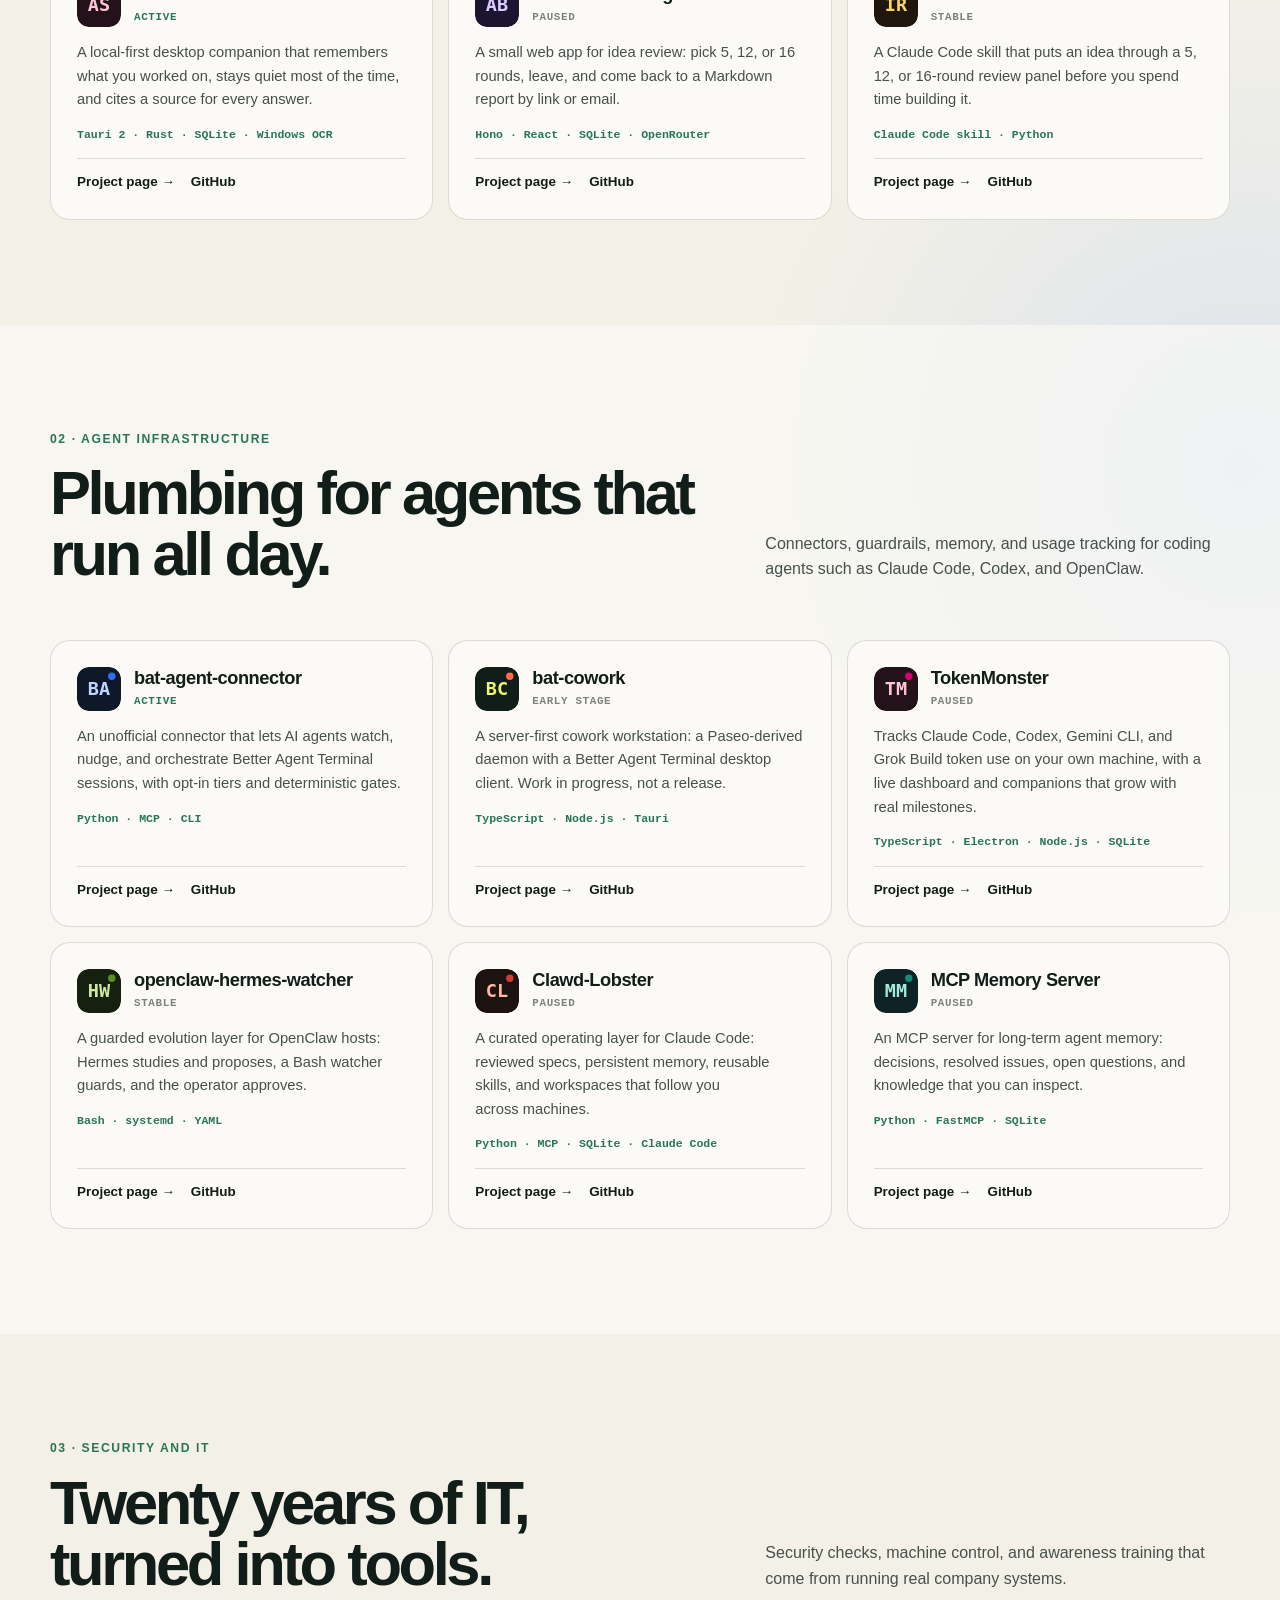
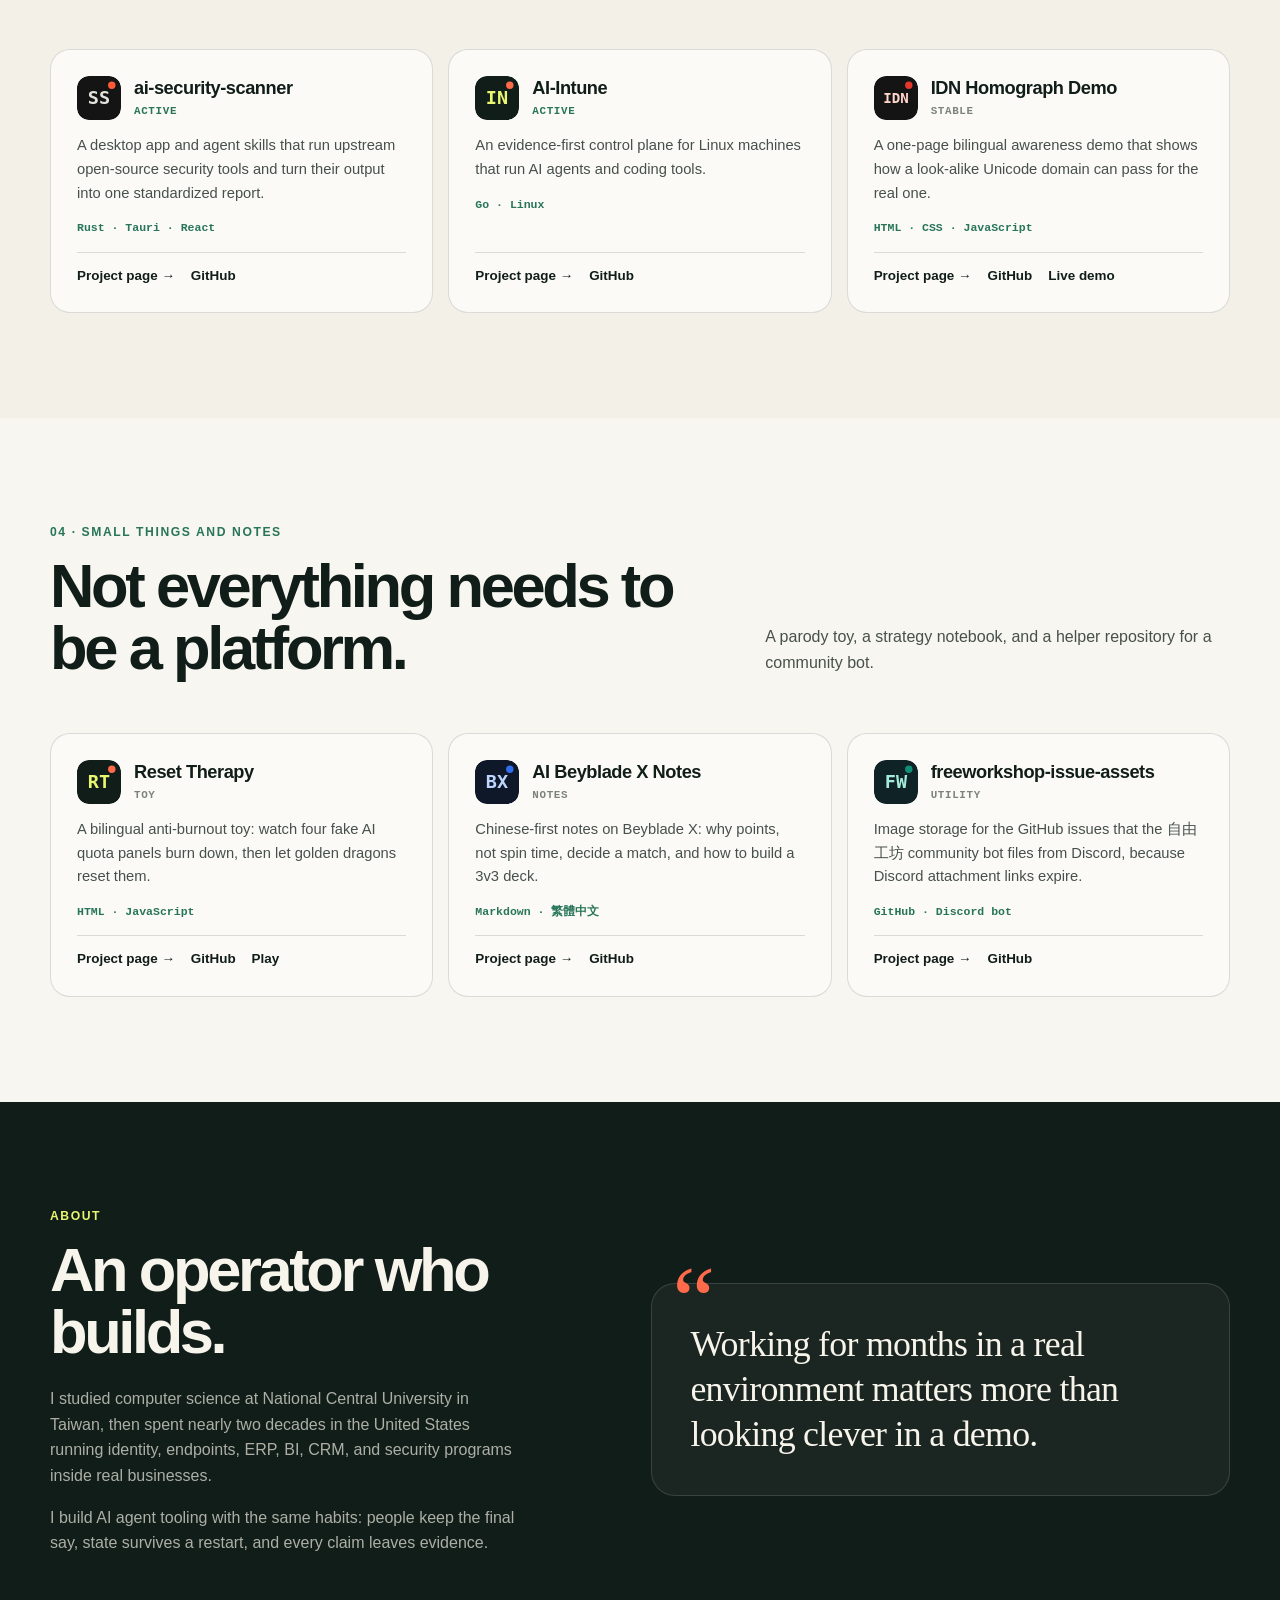
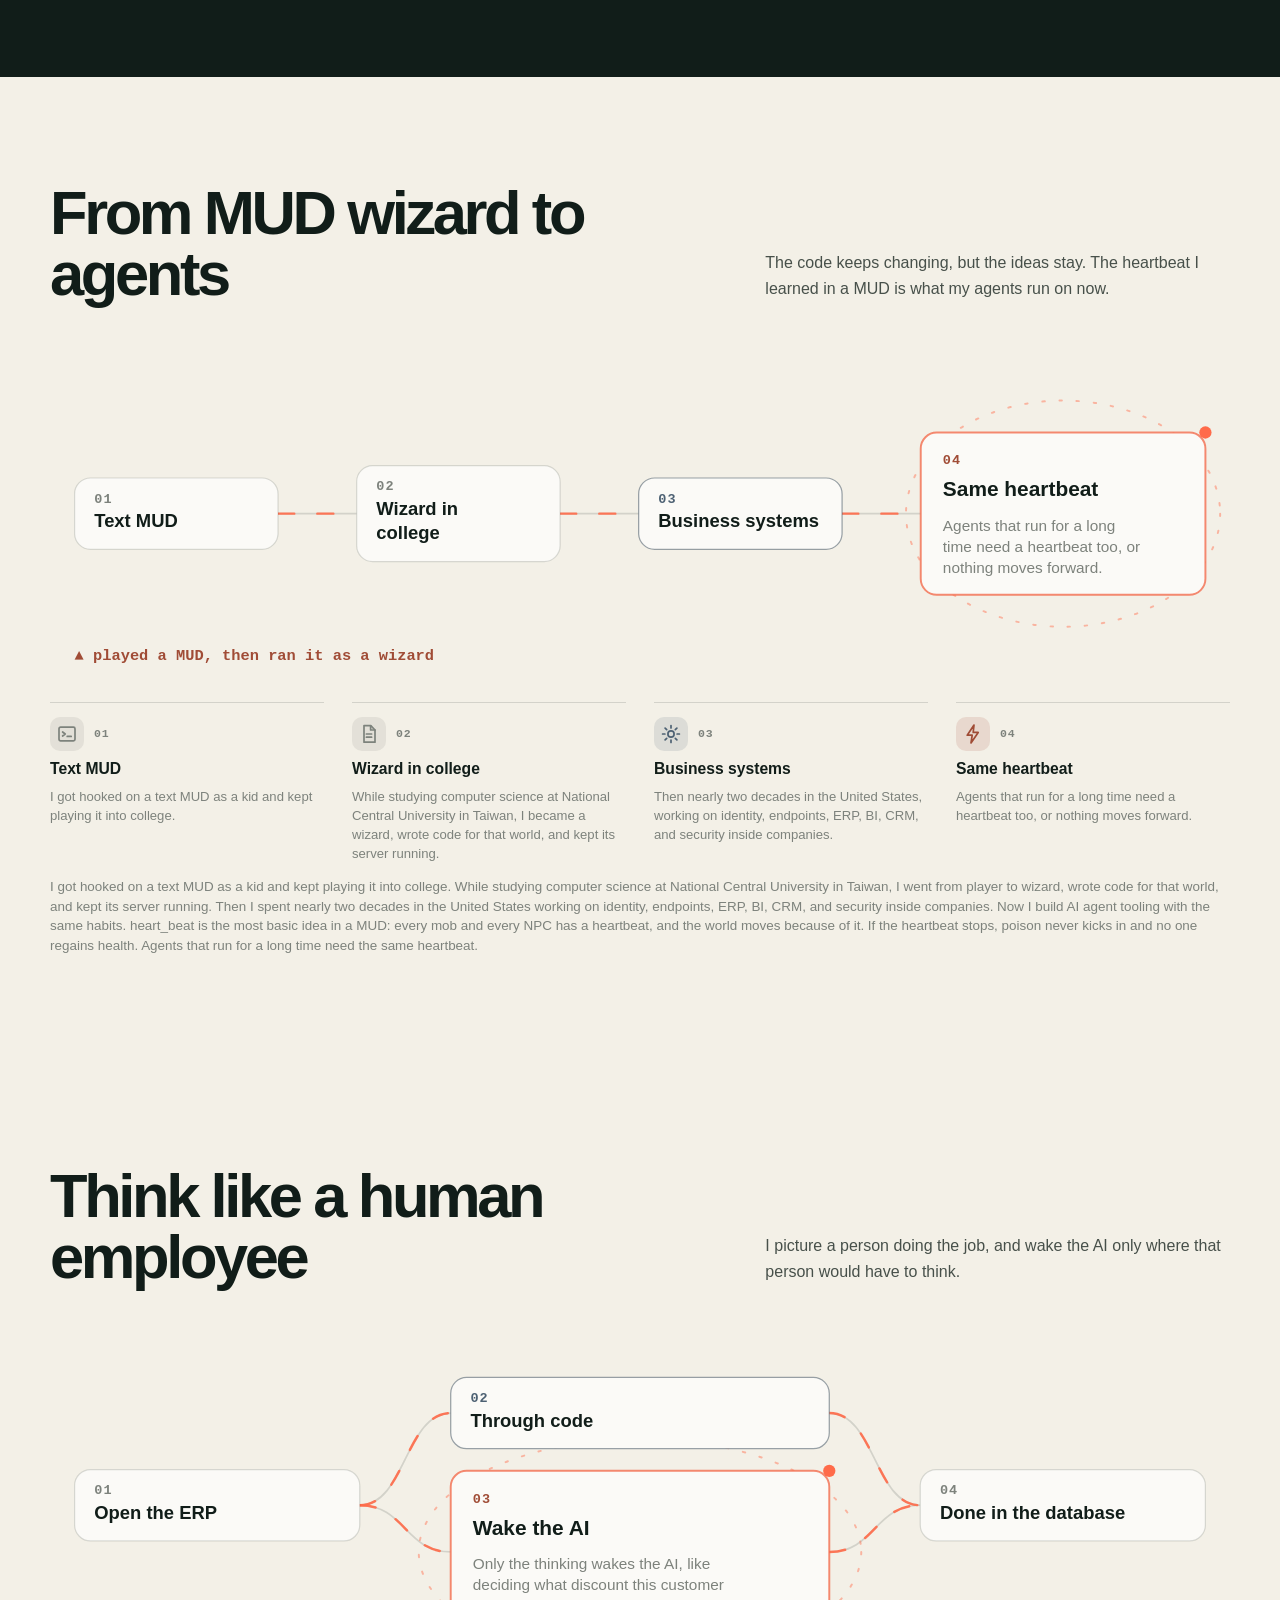
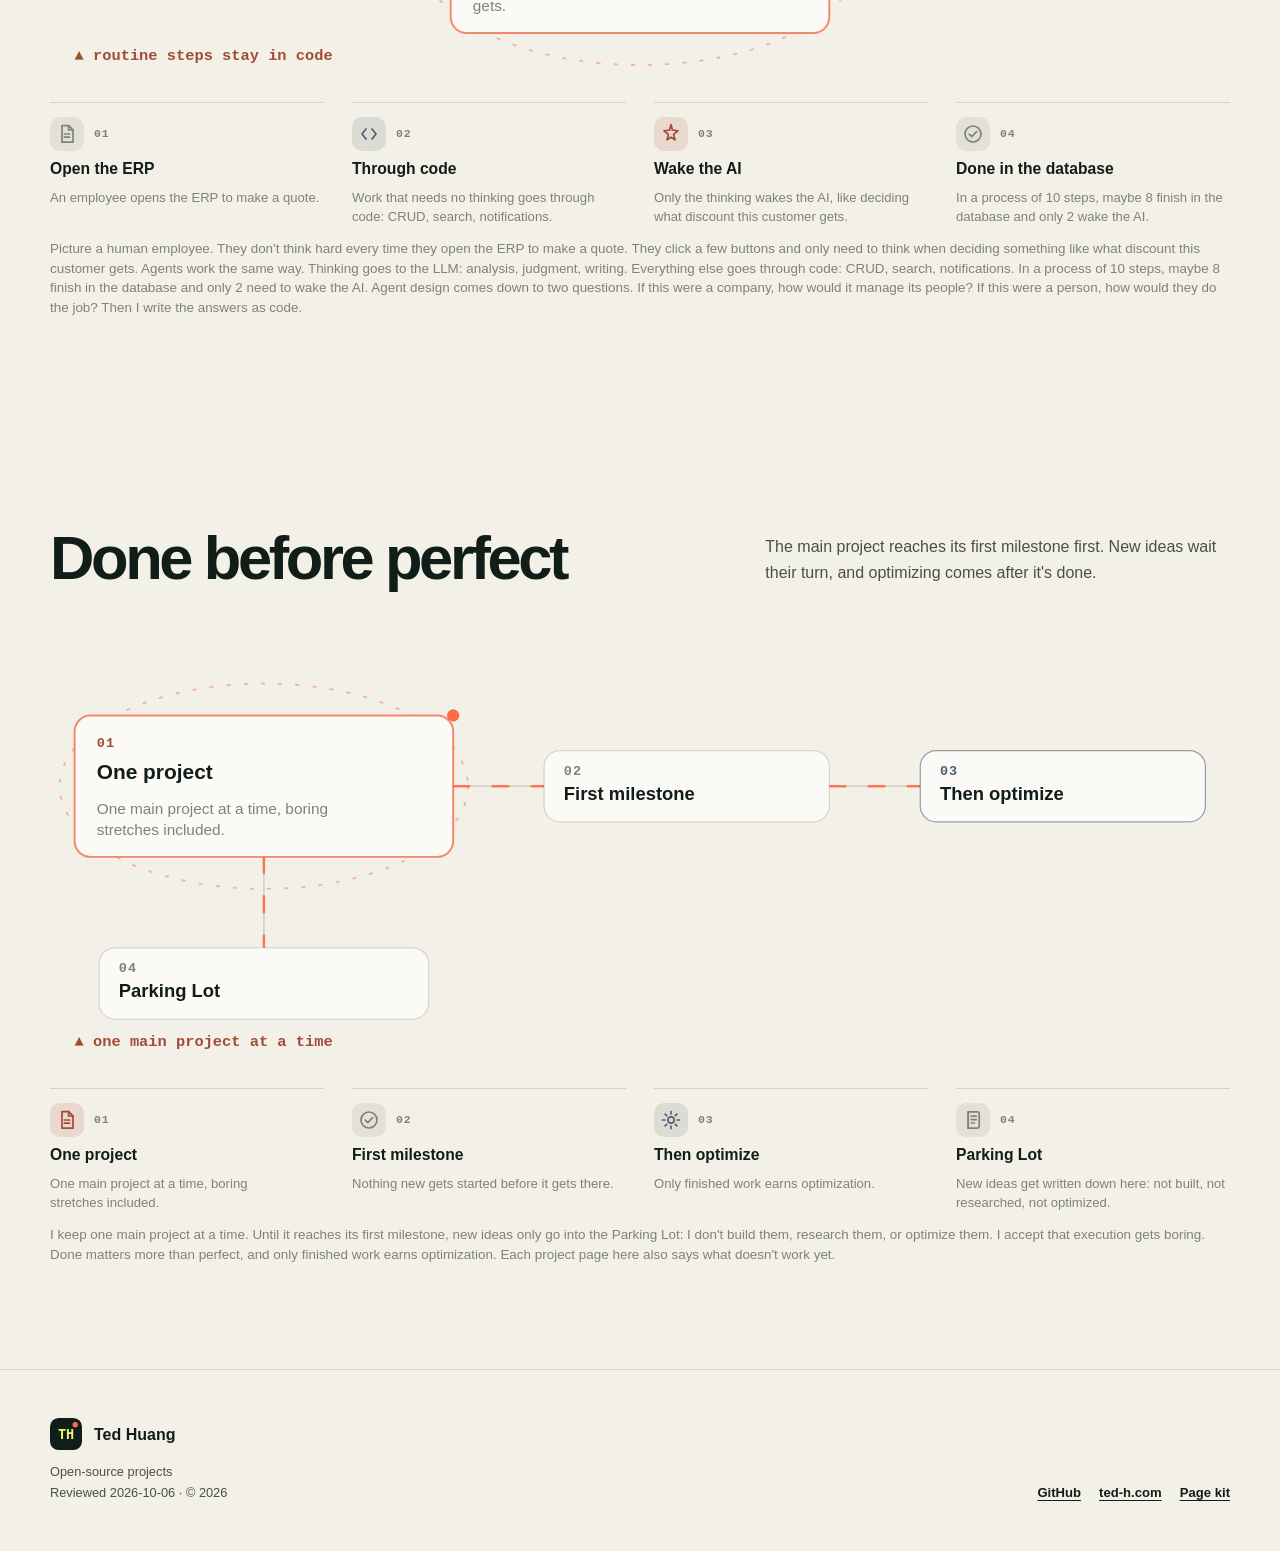
==== commit 1228db0c: "Rewrite the hub diagram text in plain language Co-Authored-By: Claude Opus 5.5 (1M context) <noreply" ====
--- a/site/index.html
+++ b/site/index.html
@@ -44,9 +44,9 @@
 <section><div class="section group" id="security"><div class="section-heading "><div><div class="section-kicker"><span class="lang-en">03 · Security and IT</span><span class="lang-zh" lang="zh-Hant">03 · 資安與 IT</span></div><h2 class="lang-en">Twenty years of IT, turned into tools.</h2><h2 class="lang-zh" lang="zh-Hant">二十年 IT 經驗，做成工具。</h2></div><p class="lang-en">Security checks, machine control, and awareness training that come from running real company systems.</p><p class="lang-zh" lang="zh-Hant">從實際維運公司系統累積出來的資安檢查、機器管控與資安意識教材。</p></div><div class="project-grid"><article class="project-card" id="p-ai-security-scanner"><div class="project-head"><img src="tiles/ai-security-scanner.svg" alt="" width="44" height="44"><div><h3><a class="lang-en" href="/ai-security-scanner/">ai-security-scanner</a><a class="lang-zh" lang="zh-Hant" href="/ai-security-scanner/?lang=zh-TW">ai-security-scanner</a></h3><span class="lang-en project-status is-active">Active</span><span class="lang-zh project-status is-active" lang="zh-Hant">持續開發</span></div></div><p class="lang-en">A desktop app and agent skills that run upstream open-source security tools and turn their output into one standardized report.</p><p class="lang-zh" lang="zh-Hant">桌面 app 與 agent skill：執行上游的開源資安工具，把結果整理成一份標準化報告。</p><div class="project-stack">Rust · Tauri · React</div><div class="project-links"><a class="lang-en" href="/ai-security-scanner/">Project page →</a><a class="lang-zh" lang="zh-Hant" href="/ai-security-scanner/?lang=zh-TW">專案介紹 →</a><a href="https://github.com/teddashh/ai-security-scanner">GitHub</a></div></article><article class="project-card" id="p-ai-intune"><div class="project-head"><img src="tiles/AI-Intune.svg" alt="" width="44" height="44"><div><h3><a class="lang-en" href="/AI-Intune/">AI-Intune</a><a class="lang-zh" lang="zh-Hant" href="/AI-Intune/?lang=zh-TW">AI-Intune</a></h3><span class="lang-en project-status is-active">Active</span><span class="lang-zh project-status is-active" lang="zh-Hant">持續開發</span></div></div><p class="lang-en">An evidence-first control plane for Linux machines that run AI agents and coding tools.</p><p class="lang-zh" lang="zh-Hant">以證據為本的控制平面，管理執行 AI agent 與 coding 工具的 Linux 機器。</p><div class="project-stack">Go · Linux</div><div class="project-links"><a class="lang-en" href="/AI-Intune/">Project page →</a><a class="lang-zh" lang="zh-Hant" href="/AI-Intune/?lang=zh-TW">專案介紹 →</a><a href="https://github.com/teddashh/AI-Intune">GitHub</a></div></article><article class="project-card" id="p-idn-homograph-example"><div class="project-head"><img src="tiles/idn-homograph-example.svg" alt="" width="44" height="44"><div><h3><a class="lang-en" href="/idn-homograph-example/">IDN Homograph Demo</a><a class="lang-zh" lang="zh-Hant" href="/idn-homograph-example/?lang=zh-TW">IDN Homograph Demo</a></h3><span class="lang-en project-status">Stable</span><span class="lang-zh project-status" lang="zh-Hant">穩定</span></div></div><p class="lang-en">A one-page bilingual awareness demo that shows how a look-alike Unicode domain can pass for the real one.</p><p class="lang-zh" lang="zh-Hant">一頁式的中英雙語資安意識示範：看看長得一模一樣的 Unicode 網域，怎麼冒充真的網站。</p><div class="project-stack">HTML · CSS · JavaScript</div><div class="project-links"><a class="lang-en" href="/idn-homograph-example/">Project page →</a><a class="lang-zh" lang="zh-Hant" href="/idn-homograph-example/?lang=zh-TW">專案介紹 →</a><a href="https://github.com/teddashh/idn-homograph-example">GitHub</a><a href="https://project-9ogsa.vercel.app"><span class="lang-en">Live demo</span><span class="lang-zh" lang="zh-Hant">線上示範</span></a></div></article></div></div></section>
 <section class="tinted"><div class="section group" id="small"><div class="section-heading "><div><div class="section-kicker"><span class="lang-en">04 · Small things and notes</span><span class="lang-zh" lang="zh-Hant">04 · 小作品與筆記</span></div><h2 class="lang-en">Not everything needs to be a platform.</h2><h2 class="lang-zh" lang="zh-Hant">不是每樣東西都要做成平台。</h2></div><p class="lang-en">A parody toy, a strategy notebook, and a helper repository for a community bot.</p><p class="lang-zh" lang="zh-Hant">一個惡搞小玩具、一本策略筆記，還有一個替社群機器人存圖的倉庫。</p></div><div class="project-grid"><article class="project-card" id="p-reset-therapy"><div class="project-head"><img src="tiles/reset-therapy.svg" alt="" width="44" height="44"><div><h3><a class="lang-en" href="/reset-therapy/">Reset Therapy</a><a class="lang-zh" lang="zh-Hant" href="/reset-therapy/?lang=zh-TW">重置 Therapy</a></h3><span class="lang-en project-status">Toy</span><span class="lang-zh project-status" lang="zh-Hant">小玩具</span></div></div><p class="lang-en">A bilingual anti-burnout toy: watch four fake AI quota panels burn down, then let golden dragons reset them.</p><p class="lang-zh" lang="zh-Hant">中英雙語的抗倦怠小玩具：看著四個假的 AI 額度面板燒光，再讓黃金龍幫你重置。</p><div class="project-stack">HTML · JavaScript</div><div class="project-links"><a class="lang-en" href="/reset-therapy/">Project page →</a><a class="lang-zh" lang="zh-Hant" href="/reset-therapy/?lang=zh-TW">專案介紹 →</a><a href="https://github.com/teddashh/reset-therapy">GitHub</a><a class="lang-en" href="/reset-therapy/play/">Play</a><a class="lang-zh" lang="zh-Hant" href="/reset-therapy/play/?lang=zh">開始玩</a></div></article><article class="project-card" id="p-zhan-dou-tuo-luo"><div class="project-head"><img src="tiles/zhan-dou-tuo-luo.svg" alt="" width="44" height="44"><div><h3><a class="lang-en" href="/zhan-dou-tuo-luo/">AI Beyblade X Notes</a><a class="lang-zh" lang="zh-Hant" href="/zhan-dou-tuo-luo/?lang=zh-TW">AI 教你打陀螺</a></h3><span class="lang-en project-status">Notes</span><span class="lang-zh project-status" lang="zh-Hant">筆記</span></div></div><p class="lang-en">Chinese-first notes on Beyblade X: why points, not spin time, decide a match, and how to build a 3v3 deck.</p><p class="lang-zh" lang="zh-Hant">戰鬥陀螺 Beyblade X 中文筆記：為什麼決定勝負的是分數而不是誰轉得最久，以及怎麼配 3v3 牌組。</p><div class="project-stack">Markdown · 繁體中文</div><div class="project-links"><a class="lang-en" href="/zhan-dou-tuo-luo/">Project page →</a><a class="lang-zh" lang="zh-Hant" href="/zhan-dou-tuo-luo/?lang=zh-TW">專案介紹 →</a><a href="https://github.com/teddashh/zhan-dou-tuo-luo">GitHub</a></div></article><article class="project-card" id="p-freeworkshop-issue-assets"><div class="project-head"><img src="tiles/freeworkshop-issue-assets.svg" alt="" width="44" height="44"><div><h3><a class="lang-en" href="/freeworkshop-issue-assets/">freeworkshop-issue-assets</a><a class="lang-zh" lang="zh-Hant" href="/freeworkshop-issue-assets/?lang=zh-TW">freeworkshop-issue-assets</a></h3><span class="lang-en project-status">Utility</span><span class="lang-zh project-status" lang="zh-Hant">工具倉庫</span></div></div><p class="lang-en">Image storage for the GitHub issues that the 自由工坊 community bot files from Discord, because Discord attachment links expire.</p><p class="lang-zh" lang="zh-Hant">自由工坊社群機器人從 Discord 開 GitHub issue 時用的圖片倉庫，因為 Discord 附件連結會過期。</p><div class="project-stack">GitHub · Discord bot</div><div class="project-links"><a class="lang-en" href="/freeworkshop-issue-assets/">Project page →</a><a class="lang-zh" lang="zh-Hant" href="/freeworkshop-issue-assets/?lang=zh-TW">專案介紹 →</a><a href="https://github.com/teddashh/freeworkshop-issue-assets">GitHub</a></div></article></div></div></section>
 <section class="band" id="about"><div class="section problem-grid"><div><div class="section-kicker"><span class="lang-en">About</span><span class="lang-zh" lang="zh-Hant">關於</span></div><h2 class="lang-en">An operator who builds.</h2><h2 class="lang-zh" lang="zh-Hant">維運出身，自己動手做。</h2><p class="lang-en">I studied computer science at National Central University in Taiwan, then spent nearly two decades in the United States running identity, endpoints, ERP, BI, CRM, and security programs inside real businesses.</p><p class="lang-zh" lang="zh-Hant">我在台灣讀中央大學資工，之後在美國將近二十年，在真實的企業裡負責身分管理、端點、ERP、BI、CRM 與資安計畫。</p><p class="lang-en">I build AI agent tooling with the same habits: people keep the final say, state survives a restart, and every claim leaves evidence.</p><p class="lang-zh" lang="zh-Hant">現在我用同樣的習慣做 AI agent 工具：最後的決定權留在人手上，狀態重開也不會遺失，每個說法都留下證據。</p></div><blockquote class="lang-en quote">Working for months in a real environment matters more than looking clever in a demo.</blockquote><blockquote class="lang-zh quote" lang="zh-Hant">demo 裡看起來聰明，不如在真實環境裡穩定跑上好幾個月。</blockquote></div></section>
-<section class="section" id="mud-to-agents"><div class="section-heading "><div><h2 class="lang-en">From MUD wizard to agents</h2><h2 class="lang-zh" lang="zh-Hant">從 MUD 巫師到 agent</h2></div><p class="lang-en">I learned to keep a text world running, and I build agents with that same habit.</p><p class="lang-zh" lang="zh-Hant">我先學會讓一個文字世界持續運作，<br>現在用同樣的習慣做 agent。</p></div><figure class="fd lang-en" data-fd="{&quot;columns&quot;:[[0],[1],[2],[3]],&quot;core&quot;:3}"><ol class="fd-legend"><li class="fd-node" data-step="0" data-tone="neutral" data-icon="terminal"><span class="fd-head"><span class="fd-chip"></span><span class="fd-step" aria-hidden="true">01</span></span><p class="fd-title">Text MUD</p><p class="fd-note">I got hooked on a text MUD as a kid and kept playing it into college.</p><span class="fd-link" aria-hidden="true"></span></li><li class="fd-node" data-step="1" data-tone="neutral" data-icon="doc"><span class="fd-head"><span class="fd-chip"></span><span class="fd-step" aria-hidden="true">02</span></span><p class="fd-title">Wizard in college</p><p class="fd-note">Studying computer science at National Central University in Taiwan, I became a wizard, coded that world, and kept its server running.</p><span class="fd-link" aria-hidden="true"></span></li><li class="fd-node" data-step="2" data-tone="info" data-icon="gear"><span class="fd-head"><span class="fd-chip"></span><span class="fd-step" aria-hidden="true">03</span></span><p class="fd-title">Real systems</p><p class="fd-note">I then spent nearly two decades in the United States running identity, endpoints, ERP, BI, CRM, and security programs inside real businesses.</p><span class="fd-link" aria-hidden="true"></span></li><li class="fd-node" data-step="3" data-tone="accent" data-icon="bolt"><span class="fd-head"><span class="fd-chip"></span><span class="fd-step" aria-hidden="true">04</span></span><p class="fd-title">Same heartbeat</p><p class="fd-note">Long running agents need that same heartbeat, or the work does not keep moving.</p></li></ol><ul class="fd-ticks"><li>a text MUD, then wizard code</li><li>then real business systems</li><li>agents keep that heartbeat</li></ul><figcaption>I got hooked on a text MUD as a kid and kept playing it into college. While studying computer science at National Central University in Taiwan, I switched from player to wizard, coded that world, and kept its server running. I then spent nearly two decades in the United States running identity, endpoints, ERP, BI, CRM, and security programs inside real businesses. I now build AI agent tooling with those same habits. heart_beat is the most basic concept in MUD. Every creature and character in that world has a heartbeat, and the world keeps moving because of it. Long running agents need that same heartbeat.</figcaption></figure><figure class="fd lang-zh" lang="zh-Hant" data-fd="{&quot;columns&quot;:[[0],[1],[2],[3]],&quot;core&quot;:3}"><ol class="fd-legend"><li class="fd-node" data-step="0" data-tone="neutral" data-icon="terminal"><span class="fd-head"><span class="fd-chip"></span><span class="fd-step" aria-hidden="true">01</span></span><p class="fd-title">文字 MUD</p><p class="fd-note">我從小迷上一個文字 MUD，一路玩到大學。</p><span class="fd-link" aria-hidden="true"></span></li><li class="fd-node" data-step="1" data-tone="neutral" data-icon="doc"><span class="fd-head"><span class="fd-chip"></span><span class="fd-step" aria-hidden="true">02</span></span><p class="fd-title">大學當巫師</p><p class="fd-note">在台灣讀中央大學資工時，我當上巫師，<br>寫那個世界，也顧著它的主機。</p><span class="fd-link" aria-hidden="true"></span></li><li class="fd-node" data-step="2" data-tone="info" data-icon="gear"><span class="fd-head"><span class="fd-chip"></span><span class="fd-step" aria-hidden="true">03</span></span><p class="fd-title">企業系統</p><p class="fd-note">之後我在美國將近二十年，<br>在真實企業裡負責身分管理、<br>端點、ERP、BI、CRM 與資安計畫。</p><span class="fd-link" aria-hidden="true"></span></li><li class="fd-node" data-step="3" data-tone="accent" data-icon="bolt"><span class="fd-head"><span class="fd-chip"></span><span class="fd-step" aria-hidden="true">04</span></span><p class="fd-title">同樣心跳</p><p class="fd-note">長期運作的 agent 也靠這個心跳，<br>事情才走得下去。</p></li></ol><ul class="fd-ticks"><li>文字 MUD，然後當巫師寫程式</li><li>之後是真實的企業系統</li><li>agent 也靠這個心跳</li></ul><figcaption>我小時候迷上一個文字 MUD，一路玩到大學。在台灣讀中央大學資工時，我從玩家轉成巫師，寫那個世界，也顧著它的主機。之後在美國將近二十年，在真實的企業裡負責身分管理、端點、ERP、BI、CRM 與資安計畫。現在我用同樣的習慣做 AI agent 工具。heart_beat 是 MUD 最基本的概念。那個世界裡的每個怪物和 NPC 都有心跳，世界才一直往前走。長期運作的 agent 也需要同樣的心跳。</figcaption></figure></section>
-<section class="section" id="human-employee"><div class="section-heading "><div><h2 class="lang-en">Think like a human employee</h2><h2 class="lang-zh" lang="zh-Hant">想像一個人類員工</h2></div><p class="lang-en">I picture a person doing the job. I wake the AI only where that person would have to think.</p><p class="lang-zh" lang="zh-Hant">我先想像一個人在做事。<br>只有他要動腦時，才叫醒 AI。</p></div><figure class="fd lang-en" data-fd="{&quot;columns&quot;:[[0],[1,2],[3]],&quot;core&quot;:2}"><ol class="fd-legend"><li class="fd-node" data-step="0" data-tone="neutral" data-icon="doc"><span class="fd-head"><span class="fd-chip"></span><span class="fd-step" aria-hidden="true">01</span></span><p class="fd-title">One task</p><p class="fd-note">One task starts the way a person opens the ERP to make a quote.</p><span class="fd-link" aria-hidden="true"></span></li><li class="fd-node" data-step="1" data-tone="info" data-icon="code"><span class="fd-head"><span class="fd-chip"></span><span class="fd-step" aria-hidden="true">02</span></span><p class="fd-title">Through code</p><p class="fd-note">Work that needs no thinking goes through code, including CRUD, search, and notifications.</p><span class="fd-link" aria-hidden="true"></span></li><li class="fd-node" data-step="2" data-tone="accent" data-icon="spark"><span class="fd-head"><span class="fd-chip"></span><span class="fd-step" aria-hidden="true">03</span></span><p class="fd-title">Wake the AI</p><p class="fd-note">Analysis, judgment, and writing wake the AI, such as what discount this customer should get.</p><span class="fd-link" aria-hidden="true"></span></li><li class="fd-node" data-step="3" data-tone="neutral" data-icon="check"><span class="fd-head"><span class="fd-chip"></span><span class="fd-step" aria-hidden="true">04</span></span><p class="fd-title">One result</p><p class="fd-note">Maybe 8 of 10 steps finish in the database, and only 2 need to wake the AI.</p></li></ol><ul class="fd-ticks"><li>routine steps stay in code</li><li>judgment is what wakes AI</li><li>maybe 8 of 10 stay in code</li></ul><figcaption>A human employee does not think hard every time they open the ERP to create a quote. They click a few buttons, and only need to think when judging something like what discount this customer should get. Agents are the same. Work that needs no thinking goes through code, including CRUD, search, and notifications. Analysis, judgment, and writing wake the AI. In a 10 step process, maybe 8 steps finish in the database, and only 2 need to wake the AI. For me, agent design comes down to two questions: if this were a company, how would it manage its people? If this were a person, how would they do the job? Then I write the answers as code.</figcaption></figure><figure class="fd lang-zh" lang="zh-Hant" data-fd="{&quot;columns&quot;:[[0],[1,2],[3]],&quot;core&quot;:2}"><ol class="fd-legend"><li class="fd-node" data-step="0" data-tone="neutral" data-icon="doc"><span class="fd-head"><span class="fd-chip"></span><span class="fd-step" aria-hidden="true">01</span></span><p class="fd-title">一件工作</p><p class="fd-note">一件工作的起點，<br>就像員工打開 ERP 要建一張報價單。</p><span class="fd-link" aria-hidden="true"></span></li><li class="fd-node" data-step="1" data-tone="info" data-icon="code"><span class="fd-head"><span class="fd-chip"></span><span class="fd-step" aria-hidden="true">02</span></span><p class="fd-title">走程式</p><p class="fd-note">不用動腦的事走程式，<br>包含 CRUD、搜尋和通知。</p><span class="fd-link" aria-hidden="true"></span></li><li class="fd-node" data-step="2" data-tone="accent" data-icon="spark"><span class="fd-head"><span class="fd-chip"></span><span class="fd-step" aria-hidden="true">03</span></span><p class="fd-title">叫醒 AI</p><p class="fd-note">會叫醒 AI 的是分析、判斷和寫作這類工作，<br>例如這個客戶該給多少折扣。</p><span class="fd-link" aria-hidden="true"></span></li><li class="fd-node" data-step="3" data-tone="neutral" data-icon="check"><span class="fd-head"><span class="fd-chip"></span><span class="fd-step" aria-hidden="true">04</span></span><p class="fd-title">匯成結果</p><p class="fd-note">十步裡可能八步在資料庫做完。<br>只有兩步要叫醒 AI。</p></li></ol><ul class="fd-ticks"><li>例行步驟走程式</li><li>判斷才要叫醒 AI</li><li>十步可能有八步走程式</li></ul><figcaption>人類員工不會每次打開 ERP 建報價單都辛苦想一遍。他點幾個按鈕就好，只有在判斷這個客戶該給多少折扣時才需要動腦。Agent 也一樣。不用動腦的事走程式，包含 CRUD、搜尋和通知。分析、判斷和寫作才叫醒 AI。一個十步的流程裡，可能有八步在資料庫做完，只有兩步要叫醒 AI。對我來說，agent 的設計最後就是在回答兩個問題：如果這是一間公司，它會怎麼管理員工？如果這是一個人，他會怎麼做這件事？然後把答案寫成 code。</figcaption></figure></section>
-<section class="section" id="done-first"><div class="section-heading "><div><h2 class="lang-en">Done before perfect</h2><h2 class="lang-zh" lang="zh-Hant">完成勝過完美</h2></div><p class="lang-en">One main project goes to its first milestone. New ideas wait, and optimization comes after the work is done.</p><p class="lang-zh" lang="zh-Hant">一個主專案先走到第一個里程碑。<br>新想法在旁邊等，做完才優化。</p></div><figure class="fd lang-en" data-fd="{&quot;columns&quot;:[[0],[1],[2]],&quot;core&quot;:0,&quot;sinks&quot;:[3]}"><ol class="fd-legend"><li class="fd-node" data-step="0" data-tone="accent" data-icon="doc"><span class="fd-head"><span class="fd-chip"></span><span class="fd-step" aria-hidden="true">01</span></span><p class="fd-title">One project</p><p class="fd-note">I keep one main project at a time and accept the boring execution.</p><span class="fd-link" aria-hidden="true"></span></li><li class="fd-node" data-step="1" data-tone="neutral" data-icon="check"><span class="fd-head"><span class="fd-chip"></span><span class="fd-step" aria-hidden="true">02</span></span><p class="fd-title">First milestone</p><p class="fd-note">No new idea gets built until the main project reaches its first milestone.</p><span class="fd-link" aria-hidden="true"></span></li><li class="fd-node" data-step="2" data-tone="info" data-icon="gear"><span class="fd-head"><span class="fd-chip"></span><span class="fd-step" aria-hidden="true">03</span></span><p class="fd-title">Then optimize</p><p class="fd-note">Only finished work earns optimization.</p><span class="fd-link" aria-hidden="true"></span></li><li class="fd-node" data-step="3" data-tone="neutral" data-icon="ledger"><span class="fd-head"><span class="fd-chip"></span><span class="fd-step" aria-hidden="true">04</span></span><p class="fd-title">Parking Lot</p><p class="fd-note">New ideas get written down here and wait.</p></li></ol><ul class="fd-ticks"><li>one main project at a time</li><li>new ideas wait in the lot</li><li>optimize only after it is done</li></ul><figcaption>I keep one main project at a time. Until it reaches its first milestone, a new idea only goes into the Parking Lot: I do not build it, research it, or optimize it. I accept the boring execution. Done comes before perfect, and only finished work earns optimization. Each project page here also says what does not work yet.</figcaption></figure><figure class="fd lang-zh" lang="zh-Hant" data-fd="{&quot;columns&quot;:[[0],[1],[2]],&quot;core&quot;:0,&quot;sinks&quot;:[3]}"><ol class="fd-legend"><li class="fd-node" data-step="0" data-tone="accent" data-icon="doc"><span class="fd-head"><span class="fd-chip"></span><span class="fd-step" aria-hidden="true">01</span></span><p class="fd-title">一個主專案</p><p class="fd-note">一次只做一個主專案，也接受無聊的執行期。</p><span class="fd-link" aria-hidden="true"></span></li><li class="fd-node" data-step="1" data-tone="neutral" data-icon="check"><span class="fd-head"><span class="fd-chip"></span><span class="fd-step" aria-hidden="true">02</span></span><p class="fd-title">第一里程碑</p><p class="fd-note">主專案達到第一個里程碑之前，不開新坑。</p><span class="fd-link" aria-hidden="true"></span></li><li class="fd-node" data-step="2" data-tone="info" data-icon="gear"><span class="fd-head"><span class="fd-chip"></span><span class="fd-step" aria-hidden="true">03</span></span><p class="fd-title">再來優化</p><p class="fd-note">完成，才有資格優化。</p><span class="fd-link" aria-hidden="true"></span></li><li class="fd-node" data-step="3" data-tone="neutral" data-icon="ledger"><span class="fd-head"><span class="fd-chip"></span><span class="fd-step" aria-hidden="true">04</span></span><p class="fd-title">想法暫存</p><p class="fd-note">新想法先寫進 Parking Lot 等著。</p></li></ol><ul class="fd-ticks"><li>一次一個主專案</li><li>新想法先停著</li><li>做完才有資格優化</li></ul><figcaption>我一次只做一個主專案。在它達到第一個里程碑之前，新想法只寫進 Parking Lot，不實作、不研究、不優化。我接受無聊的執行期。完成勝過完美。完成，才有資格優化。這裡的每個專案頁也都寫明還做不到的地方。</figcaption></figure></section>
+<section class="section" id="mud-to-agents"><div class="section-heading "><div><h2 class="lang-en">From MUD wizard to agents</h2><h2 class="lang-zh" lang="zh-Hant">從 MUD 巫師到 agent</h2></div><p class="lang-en">The code keeps changing, but the ideas stay. The heartbeat I learned in a MUD is what my agents run on now.</p><p class="lang-zh" lang="zh-Hant">Code 怎麼變，觀念都不會變。<br>我在 MUD 學到的心跳，現在用在 agent 上。</p></div><figure class="fd lang-en" data-fd="{&quot;columns&quot;:[[0],[1],[2],[3]],&quot;core&quot;:3}"><ol class="fd-legend"><li class="fd-node" data-step="0" data-tone="neutral" data-icon="terminal"><span class="fd-head"><span class="fd-chip"></span><span class="fd-step" aria-hidden="true">01</span></span><p class="fd-title">Text MUD</p><p class="fd-note">I got hooked on a text MUD as a kid and kept playing it into college.</p><span class="fd-link" aria-hidden="true"></span></li><li class="fd-node" data-step="1" data-tone="neutral" data-icon="doc"><span class="fd-head"><span class="fd-chip"></span><span class="fd-step" aria-hidden="true">02</span></span><p class="fd-title">Wizard in college</p><p class="fd-note">While studying computer science at National Central University in Taiwan, I became a wizard, wrote code for that world, and kept its server running.</p><span class="fd-link" aria-hidden="true"></span></li><li class="fd-node" data-step="2" data-tone="info" data-icon="gear"><span class="fd-head"><span class="fd-chip"></span><span class="fd-step" aria-hidden="true">03</span></span><p class="fd-title">Business systems</p><p class="fd-note">Then nearly two decades in the United States, working on identity, endpoints, ERP, BI, CRM, and security inside companies.</p><span class="fd-link" aria-hidden="true"></span></li><li class="fd-node" data-step="3" data-tone="accent" data-icon="bolt"><span class="fd-head"><span class="fd-chip"></span><span class="fd-step" aria-hidden="true">04</span></span><p class="fd-title">Same heartbeat</p><p class="fd-note">Agents that run for a long time need a heartbeat too, or nothing moves forward.</p></li></ol><ul class="fd-ticks"><li>played a MUD, then ran it as a wizard</li><li>then business systems</li><li>agents need a heartbeat too</li></ul><figcaption>I got hooked on a text MUD as a kid and kept playing it into college. While studying computer science at National Central University in Taiwan, I went from player to wizard, wrote code for that world, and kept its server running. Then I spent nearly two decades in the United States working on identity, endpoints, ERP, BI, CRM, and security inside companies. Now I build AI agent tooling with the same habits. heart_beat is the most basic idea in a MUD: every mob and every NPC has a heartbeat, and the world moves because of it. If the heartbeat stops, poison never kicks in and no one regains health. Agents that run for a long time need the same heartbeat.</figcaption></figure><figure class="fd lang-zh" lang="zh-Hant" data-fd="{&quot;columns&quot;:[[0],[1],[2],[3]],&quot;core&quot;:3}"><ol class="fd-legend"><li class="fd-node" data-step="0" data-tone="neutral" data-icon="terminal"><span class="fd-head"><span class="fd-chip"></span><span class="fd-step" aria-hidden="true">01</span></span><p class="fd-title">文字 MUD</p><p class="fd-note">我從小迷上一個文字 MUD，一路玩到大學。</p><span class="fd-link" aria-hidden="true"></span></li><li class="fd-node" data-step="1" data-tone="neutral" data-icon="doc"><span class="fd-head"><span class="fd-chip"></span><span class="fd-step" aria-hidden="true">02</span></span><p class="fd-title">大學當巫師</p><p class="fd-note">在中央大學念資工時，我從玩家變成巫師，<br>幫那個世界寫程式，也顧它的主機。</p><span class="fd-link" aria-hidden="true"></span></li><li class="fd-node" data-step="2" data-tone="info" data-icon="gear"><span class="fd-head"><span class="fd-chip"></span><span class="fd-step" aria-hidden="true">03</span></span><p class="fd-title">企業系統</p><p class="fd-note">之後在美國將近二十年，<br>在企業裡做身分管理、端點、<br>ERP、BI、CRM 和資安。</p><span class="fd-link" aria-hidden="true"></span></li><li class="fd-node" data-step="3" data-tone="accent" data-icon="bolt"><span class="fd-head"><span class="fd-chip"></span><span class="fd-step" aria-hidden="true">04</span></span><p class="fd-title">同樣的心跳</p><p class="fd-note">長時間跑的 agent 也要有心跳，<br>事情才會一直往前走。</p></li></ol><ul class="fd-ticks"><li>玩 MUD，後來當巫師</li><li>之後做企業系統</li><li>agent 也要有心跳</li></ul><figcaption>我小時候迷上一個文字 MUD，一路玩到大學。在中央大學念資工時，我從玩家變成巫師，幫那個世界寫程式，也顧它的主機。之後在美國將近二十年，在企業裡做身分管理、端點、ERP、BI、CRM 和資安。現在我用同樣的習慣做 AI agent 工具。heart_beat 是 MUD 最基本的概念，每一個 mob、每一個 NPC 都有心跳，世界靠心跳在流動。心跳沒在跑，毒不會發作，也不會回血。<br>長時間跑的 agent，也需要同樣的心跳。</figcaption></figure></section>
+<section class="section" id="human-employee"><div class="section-heading "><div><h2 class="lang-en">Think like a human employee</h2><h2 class="lang-zh" lang="zh-Hant">想像一個人類員工</h2></div><p class="lang-en">I picture a person doing the job, and wake the AI only where that person would have to think.</p><p class="lang-zh" lang="zh-Hant">先想一個真人員工會怎麼做，<br>只有他得動腦的地方才叫醒 AI。</p></div><figure class="fd lang-en" data-fd="{&quot;columns&quot;:[[0],[1,2],[3]],&quot;core&quot;:2}"><ol class="fd-legend"><li class="fd-node" data-step="0" data-tone="neutral" data-icon="doc"><span class="fd-head"><span class="fd-chip"></span><span class="fd-step" aria-hidden="true">01</span></span><p class="fd-title">Open the ERP</p><p class="fd-note">An employee opens the ERP to make a quote.</p><span class="fd-link" aria-hidden="true"></span></li><li class="fd-node" data-step="1" data-tone="info" data-icon="code"><span class="fd-head"><span class="fd-chip"></span><span class="fd-step" aria-hidden="true">02</span></span><p class="fd-title">Through code</p><p class="fd-note">Work that needs no thinking goes through code: CRUD, search, notifications.</p><span class="fd-link" aria-hidden="true"></span></li><li class="fd-node" data-step="2" data-tone="accent" data-icon="spark"><span class="fd-head"><span class="fd-chip"></span><span class="fd-step" aria-hidden="true">03</span></span><p class="fd-title">Wake the AI</p><p class="fd-note">Only the thinking wakes the AI, like deciding what discount this customer gets.</p><span class="fd-link" aria-hidden="true"></span></li><li class="fd-node" data-step="3" data-tone="neutral" data-icon="check"><span class="fd-head"><span class="fd-chip"></span><span class="fd-step" aria-hidden="true">04</span></span><p class="fd-title">Done in the database</p><p class="fd-note">In a process of 10 steps, maybe 8 finish in the database and only 2 wake the AI.</p></li></ol><ul class="fd-ticks"><li>routine steps stay in code</li><li>only judgment wakes the AI</li><li>maybe 8 of 10 stay in code</li></ul><figcaption>Picture a human employee. They don&#x27;t think hard every time they open the ERP to make a quote. They click a few buttons and only need to think when deciding something like what discount this customer gets. Agents work the same way. Thinking goes to the LLM: analysis, judgment, writing. Everything else goes through code: CRUD, search, notifications. In a process of 10 steps, maybe 8 finish in the database and only 2 need to wake the AI. Agent design comes down to two questions. If this were a company, how would it manage its people? If this were a person, how would they do the job? Then I write the answers as code.</figcaption></figure><figure class="fd lang-zh" lang="zh-Hant" data-fd="{&quot;columns&quot;:[[0],[1,2],[3]],&quot;core&quot;:2}"><ol class="fd-legend"><li class="fd-node" data-step="0" data-tone="neutral" data-icon="doc"><span class="fd-head"><span class="fd-chip"></span><span class="fd-step" aria-hidden="true">01</span></span><p class="fd-title">打開 ERP</p><p class="fd-note">員工打開 ERP，要開一張報價單。</p><span class="fd-link" aria-hidden="true"></span></li><li class="fd-node" data-step="1" data-tone="info" data-icon="code"><span class="fd-head"><span class="fd-chip"></span><span class="fd-step" aria-hidden="true">02</span></span><p class="fd-title">走 code</p><p class="fd-note">不用動腦的事走 code，<br>像 CRUD、搜尋、通知。</p><span class="fd-link" aria-hidden="true"></span></li><li class="fd-node" data-step="2" data-tone="accent" data-icon="spark"><span class="fd-head"><span class="fd-chip"></span><span class="fd-step" aria-hidden="true">03</span></span><p class="fd-title">叫醒 AI</p><p class="fd-note">要動腦的才叫醒 AI，<br>像是這個客戶該給多少折扣。</p><span class="fd-link" aria-hidden="true"></span></li><li class="fd-node" data-step="3" data-tone="neutral" data-icon="check"><span class="fd-head"><span class="fd-chip"></span><span class="fd-step" aria-hidden="true">04</span></span><p class="fd-title">資料庫做完</p><p class="fd-note">10 步的流程，可能 8 步在資料庫做完，<br>只有 2 步要叫醒 AI。</p></li></ol><ul class="fd-ticks"><li>例行步驟走 code</li><li>要判斷才叫醒 AI</li><li>10 步可能 8 步走 code</li></ul><figcaption>想像一個人類員工。他不會每次打開 ERP 都要想怎麼建報價單，點幾個按鈕就好了，只有在判斷這個客戶該給多少折扣的時候，才需要動腦。Agent 也一樣：動腦的事給 LLM，像分析、判斷、寫作；不動腦的事走 code，像 CRUD、搜尋、通知。一個 10 步的流程，可能 8 步在資料庫完成，只有 2 步需要叫醒 AI。AI Agent 的設計，最終就是在回答兩個問題：<br>如果這是一間公司，它會怎麼管理員工？如果這是一個人，他會怎麼做這件事？然後把答案寫成 code。</figcaption></figure></section>
+<section class="section" id="done-first"><div class="section-heading "><div><h2 class="lang-en">Done before perfect</h2><h2 class="lang-zh" lang="zh-Hant">完成勝過完美</h2></div><p class="lang-en">The main project reaches its first milestone first. New ideas wait their turn, and optimizing comes after it&#x27;s done.</p><p class="lang-zh" lang="zh-Hant">主專案先做到第一個里程碑，<br>新想法先排隊，做完再來優化。</p></div><figure class="fd lang-en" data-fd="{&quot;columns&quot;:[[0],[1],[2]],&quot;core&quot;:0,&quot;sinks&quot;:[3]}"><ol class="fd-legend"><li class="fd-node" data-step="0" data-tone="accent" data-icon="doc"><span class="fd-head"><span class="fd-chip"></span><span class="fd-step" aria-hidden="true">01</span></span><p class="fd-title">One project</p><p class="fd-note">One main project at a time, boring stretches included.</p><span class="fd-link" aria-hidden="true"></span></li><li class="fd-node" data-step="1" data-tone="neutral" data-icon="check"><span class="fd-head"><span class="fd-chip"></span><span class="fd-step" aria-hidden="true">02</span></span><p class="fd-title">First milestone</p><p class="fd-note">Nothing new gets started before it gets there.</p><span class="fd-link" aria-hidden="true"></span></li><li class="fd-node" data-step="2" data-tone="info" data-icon="gear"><span class="fd-head"><span class="fd-chip"></span><span class="fd-step" aria-hidden="true">03</span></span><p class="fd-title">Then optimize</p><p class="fd-note">Only finished work earns optimization.</p><span class="fd-link" aria-hidden="true"></span></li><li class="fd-node" data-step="3" data-tone="neutral" data-icon="ledger"><span class="fd-head"><span class="fd-chip"></span><span class="fd-step" aria-hidden="true">04</span></span><p class="fd-title">Parking Lot</p><p class="fd-note">New ideas get written down here: not built, not researched, not optimized.</p></li></ol><ul class="fd-ticks"><li>one main project at a time</li><li>new ideas wait in the lot</li><li>optimize only once it&#x27;s done</li></ul><figcaption>I keep one main project at a time. Until it reaches its first milestone, new ideas only go into the Parking Lot: I don&#x27;t build them, research them, or optimize them. I accept that execution gets boring. Done matters more than perfect, and only finished work earns optimization. Each project page here also says what doesn&#x27;t work yet.</figcaption></figure><figure class="fd lang-zh" lang="zh-Hant" data-fd="{&quot;columns&quot;:[[0],[1],[2]],&quot;core&quot;:0,&quot;sinks&quot;:[3]}"><ol class="fd-legend"><li class="fd-node" data-step="0" data-tone="accent" data-icon="doc"><span class="fd-head"><span class="fd-chip"></span><span class="fd-step" aria-hidden="true">01</span></span><p class="fd-title">一個主專案</p><p class="fd-note">一次只做一個，<br>執行期的無聊也接受。</p><span class="fd-link" aria-hidden="true"></span></li><li class="fd-node" data-step="1" data-tone="neutral" data-icon="check"><span class="fd-head"><span class="fd-chip"></span><span class="fd-step" aria-hidden="true">02</span></span><p class="fd-title">第一個里程碑</p><p class="fd-note">做到之前，不開新坑。</p><span class="fd-link" aria-hidden="true"></span></li><li class="fd-node" data-step="2" data-tone="info" data-icon="gear"><span class="fd-head"><span class="fd-chip"></span><span class="fd-step" aria-hidden="true">03</span></span><p class="fd-title">再來優化</p><p class="fd-note">完成，才有資格優化。</p><span class="fd-link" aria-hidden="true"></span></li><li class="fd-node" data-step="3" data-tone="neutral" data-icon="ledger"><span class="fd-head"><span class="fd-chip"></span><span class="fd-step" aria-hidden="true">04</span></span><p class="fd-title">想法停車場</p><p class="fd-note">新想法先寫進 Parking Lot，<br>不做、不研究、不優化。</p></li></ol><ul class="fd-ticks"><li>一次一個主專案</li><li>新想法先停著</li><li>做完才有資格優化</li></ul><figcaption>我一次只做一個主專案。在它做到第一個里程碑之前，新想法只能寫進 Parking Lot，不實作、不研究、不優化。執行期的無聊，我接受。<br>完成比完美重要，做完了，才有資格優化。<br>這裡每個專案頁也都寫了還做不到的地方。</figcaption></figure></section>
 </main>
 <footer class="site-footer"><div class="footer-inner">
 <div><div class="footer-brand"><img src="logo.svg" alt="" width="32" height="32"><span>Ted Huang</span></div>
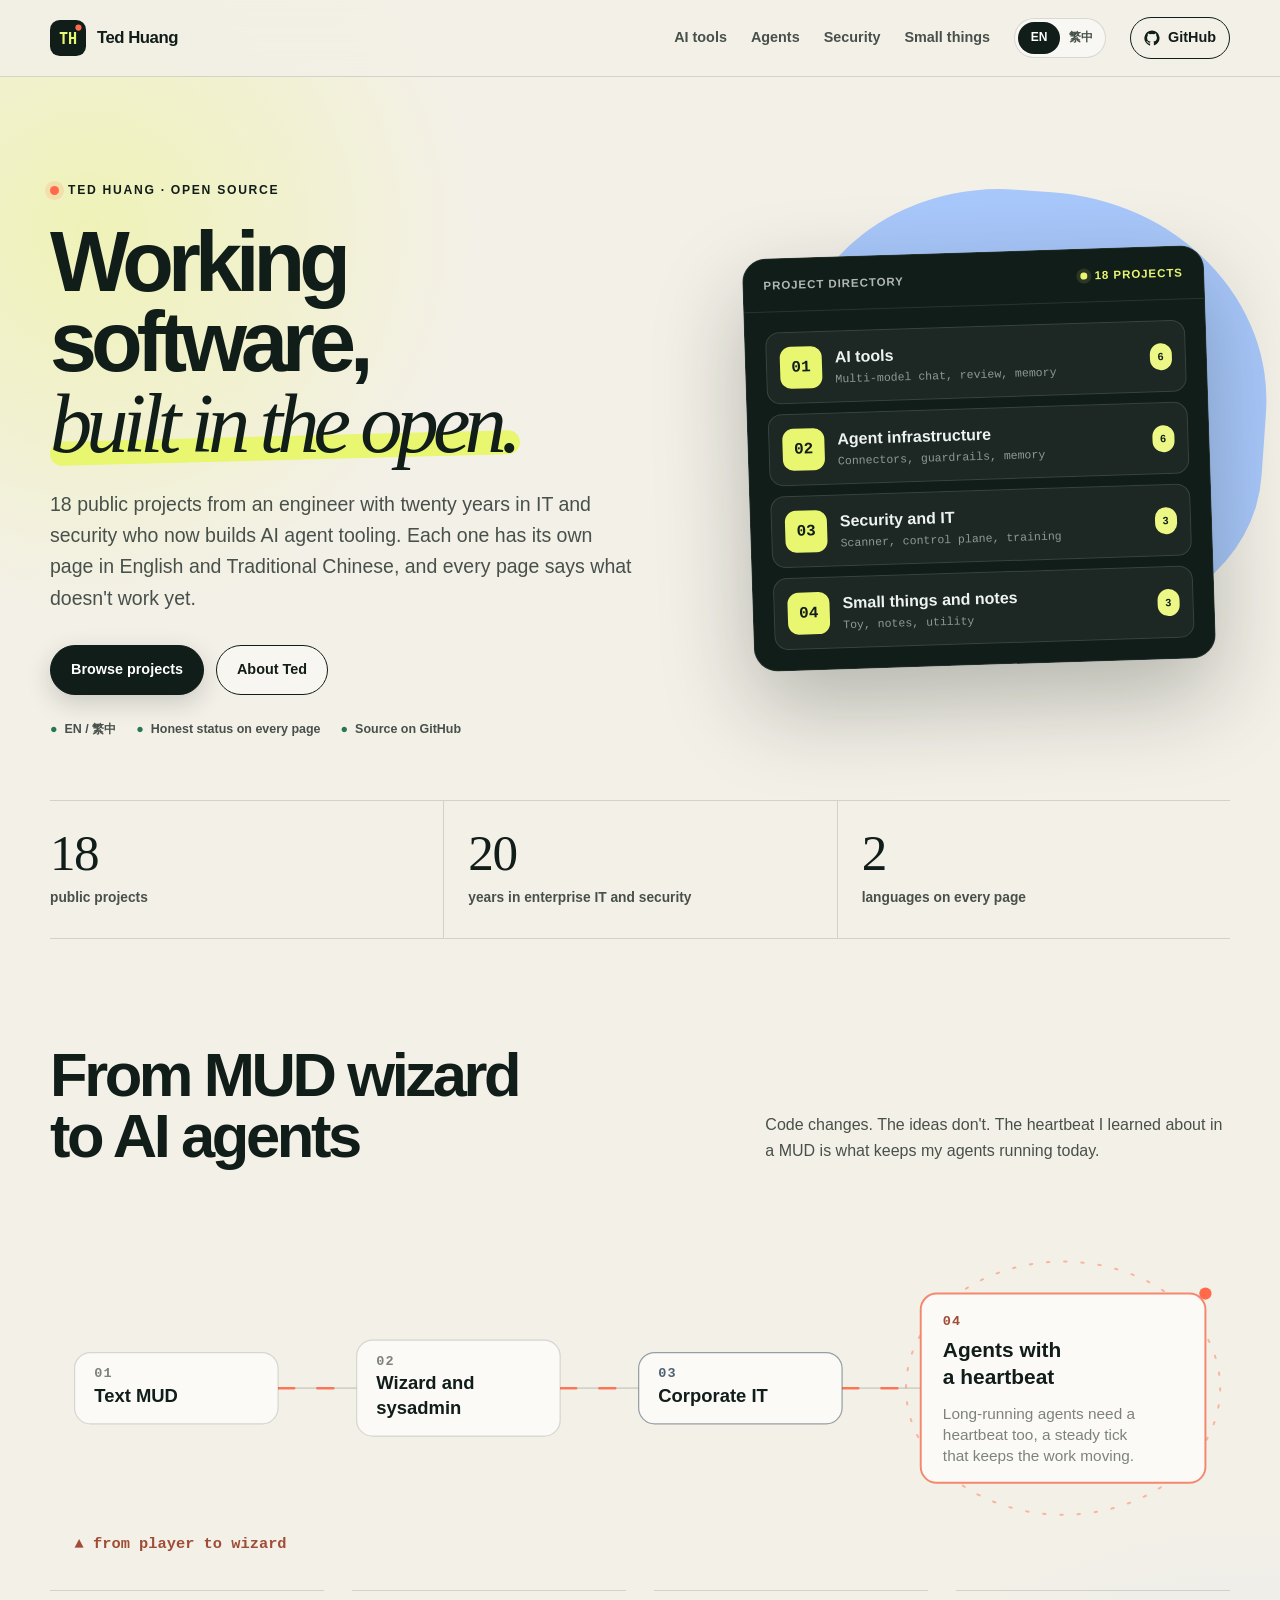
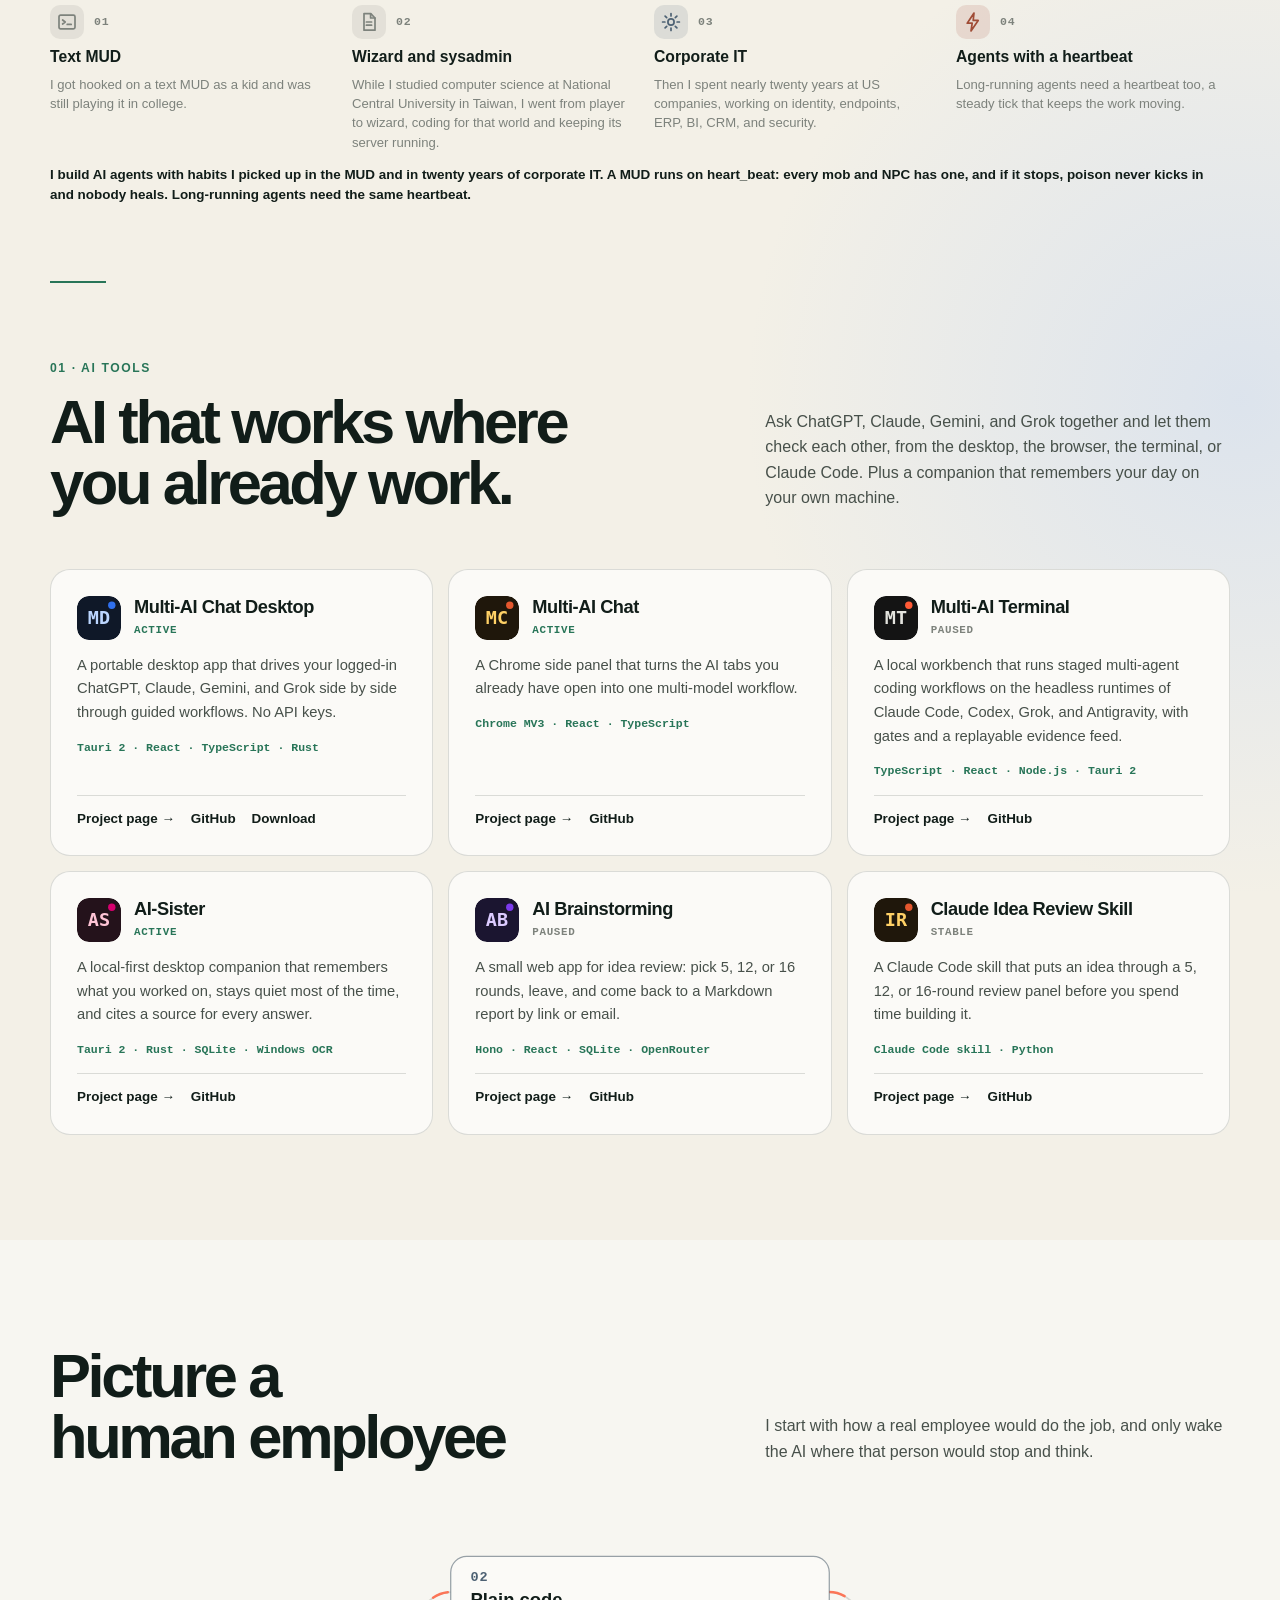
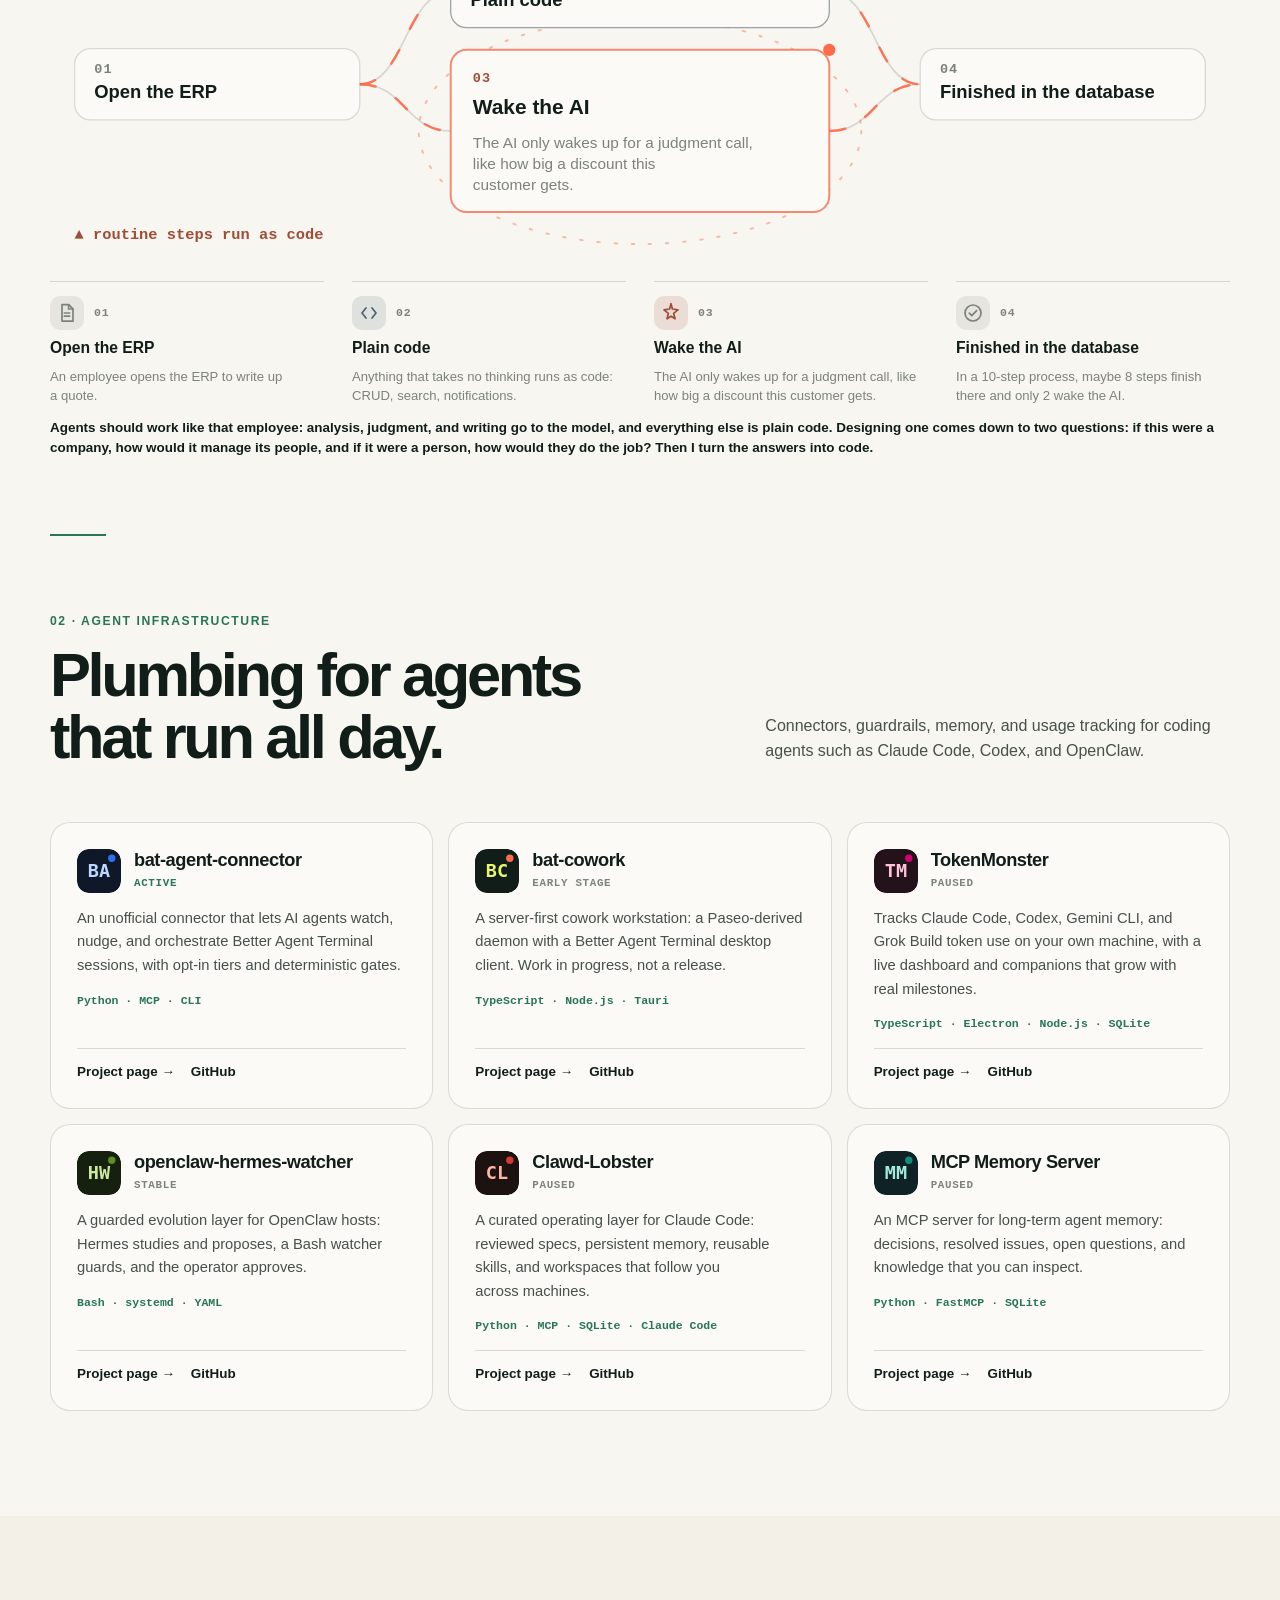
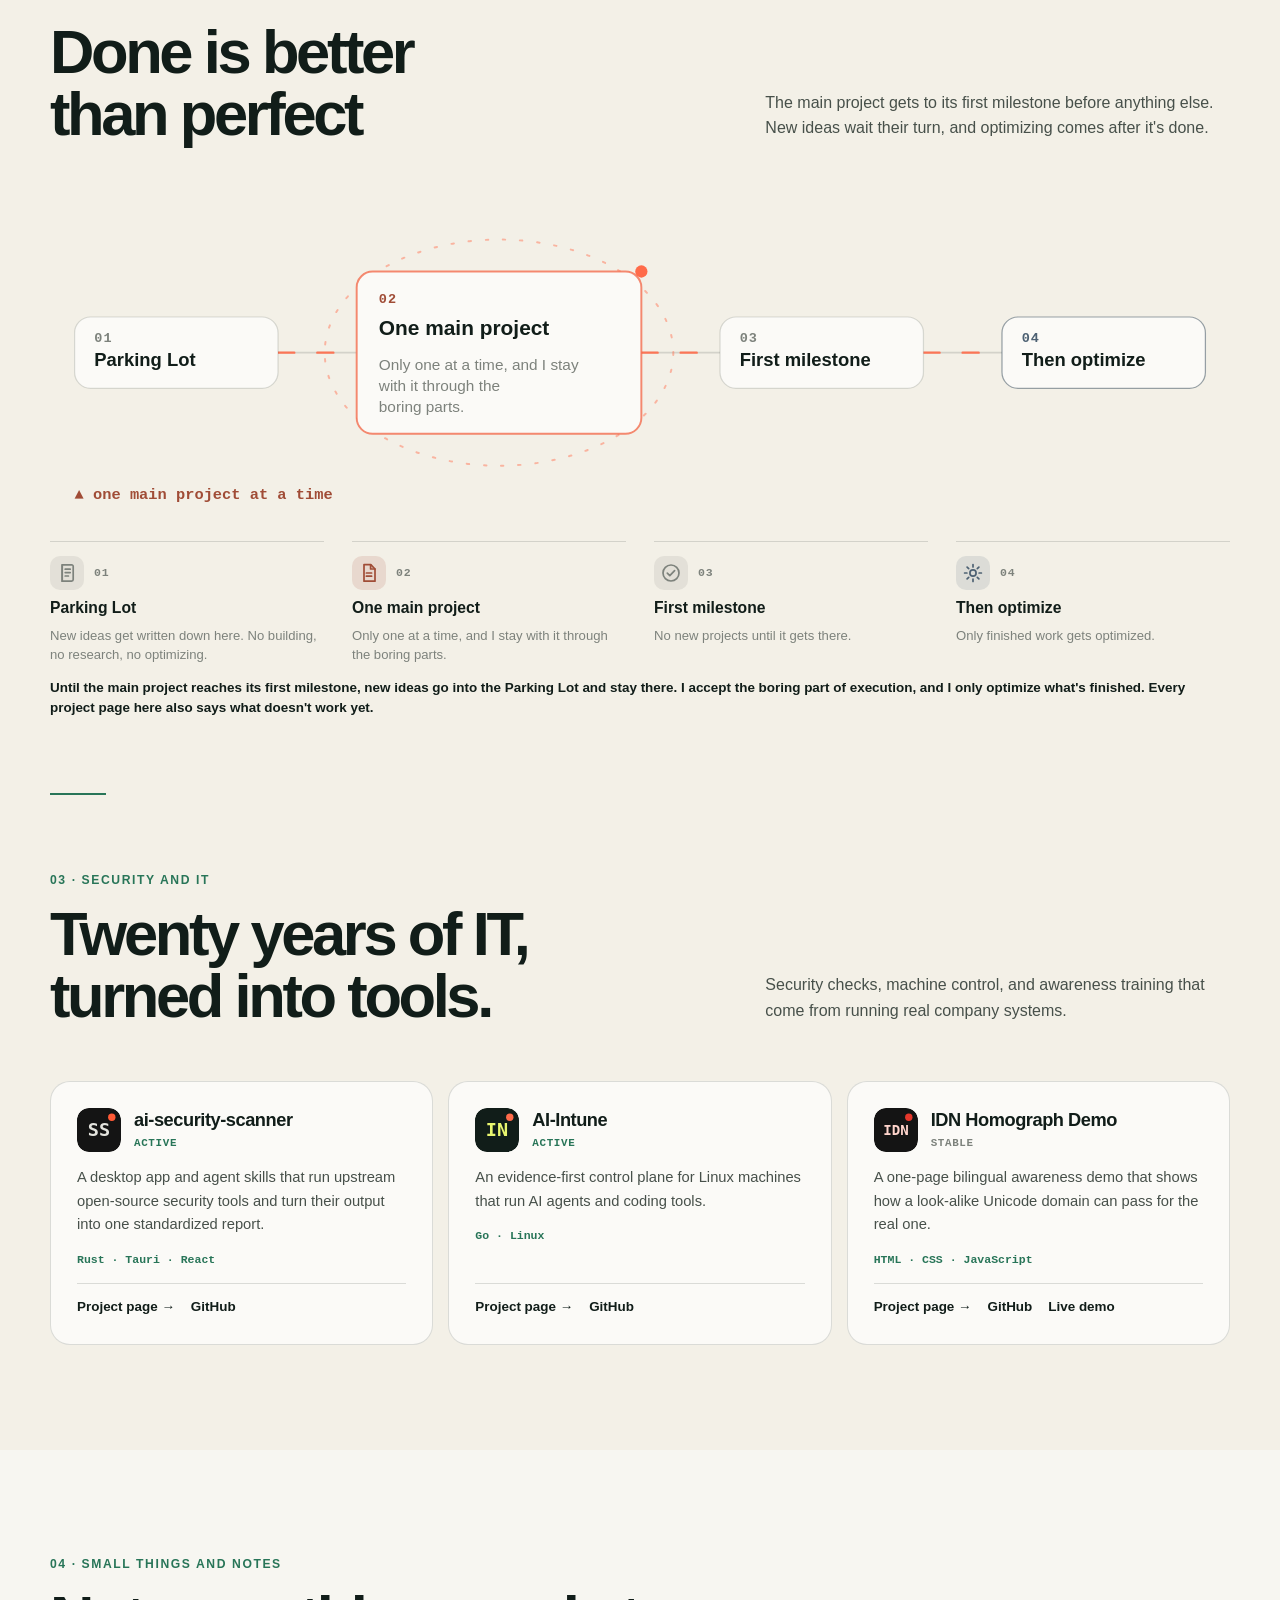
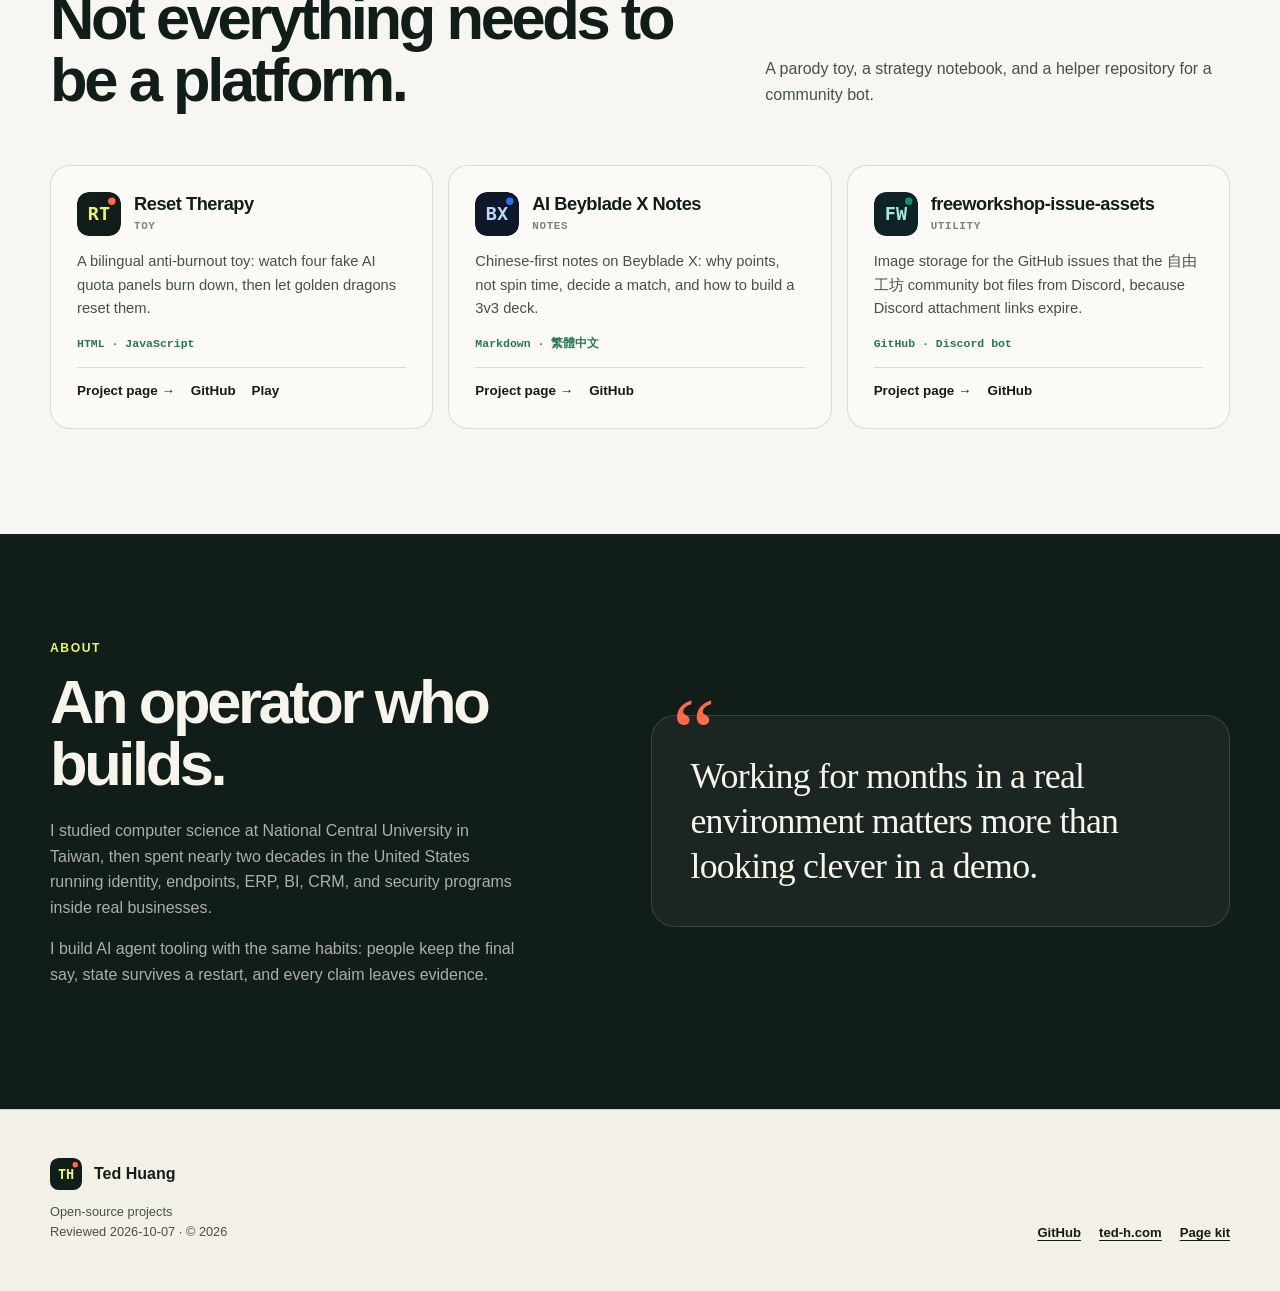
==== commit 880542b5: "Put each hub diagram above the projects it introduces The three diagrams now open the AI tools, agen" ====
--- a/site/index.html
+++ b/site/index.html
@@ -37,21 +37,18 @@
 </nav>
 </div></header>
 <main id="main">
-<section class="hero" id="top"><div class="hero-copy"><div class="eyebrow"><span class="lang-en">Ted Huang · Open source</span><span class="lang-zh" lang="zh-Hant">Ted Huang · 開源作品</span></div><h1 class="lang-en">Working software, <em>built in the open.</em></h1><h1 class="lang-zh" lang="zh-Hant">能用的軟體，<em>公開打造。</em></h1><p class="lang-en">18 public projects from an engineer with twenty years in IT and security who now builds AI agent tooling. Every project has its own page in English and Traditional Chinese, including what does not work yet.</p><p class="lang-zh" lang="zh-Hant">18 個公開專案，來自一個做了二十年 IT 與資安、現在專心打造 AI agent 工具的工程師。每個專案都有自己的中英雙語介紹頁，也寫明還做不到的地方。</p><div class="button-row"><a class="button button-primary" href="#ai-tools"><span class="lang-en">Browse projects</span><span class="lang-zh" lang="zh-Hant">瀏覽專案</span></a><a class="button button-secondary" href="https://www.ted-h.com"><span class="lang-en">About Ted</span><span class="lang-zh" lang="zh-Hant">關於 Ted</span></a></div><div class="hero-notes"><span>EN / 繁中</span><span class="lang-en">Honest status on every page</span><span class="lang-zh" lang="zh-Hant">每頁都寫明目前狀態</span><span class="lang-en">Source on GitHub</span><span class="lang-zh" lang="zh-Hant">原始碼都在 GitHub</span></div></div><div class="visual-wrap"><div class="panel"><div class="panel-top"><span><span class="lang-en">Project directory</span><span class="lang-zh" lang="zh-Hant">專案目錄</span></span><span class="live-dot"><span class="lang-en">18 projects</span><span class="lang-zh" lang="zh-Hant">18 個專案</span></span></div><div class="stack"><div class="stack-card"><span class="stack-icon">01</span><span><strong class="lang-en">AI tools</strong><strong class="lang-zh" lang="zh-Hant">AI 工具</strong><small><span class="lang-en">Multi-model chat, review, memory</span><span class="lang-zh" lang="zh-Hant">多模型對話、審查、記憶</span></small></span><span class="stack-status">6</span></div><div class="stack-card"><span class="stack-icon">02</span><span><strong class="lang-en">Agent infrastructure</strong><strong class="lang-zh" lang="zh-Hant">Agent 基礎建設</strong><small><span class="lang-en">Connectors, guardrails, memory</span><span class="lang-zh" lang="zh-Hant">連接器、護欄、記憶</span></small></span><span class="stack-status">6</span></div><div class="stack-card"><span class="stack-icon">03</span><span><strong class="lang-en">Security and IT</strong><strong class="lang-zh" lang="zh-Hant">資安與 IT</strong><small><span class="lang-en">Scanner, control plane, training</span><span class="lang-zh" lang="zh-Hant">掃描、控制平面、教材</span></small></span><span class="stack-status">3</span></div><div class="stack-card"><span class="stack-icon">04</span><span><strong class="lang-en">Small things and notes</strong><strong class="lang-zh" lang="zh-Hant">小作品與筆記</strong><small><span class="lang-en">Toy, notes, utility</span><span class="lang-zh" lang="zh-Hant">玩具、筆記、工具倉庫</span></small></span><span class="stack-status">3</span></div></div></div></div></section>
+<section class="hero" id="top"><div class="hero-copy"><div class="eyebrow"><span class="lang-en">Ted Huang · Open source</span><span class="lang-zh" lang="zh-Hant">Ted Huang · 開源作品</span></div><h1 class="lang-en">Working software, <em>built in the open.</em></h1><h1 class="lang-zh" lang="zh-Hant">能用的軟體，<em>公開打造。</em></h1><p class="lang-en">18 public projects from an engineer with twenty years in IT and security who now builds AI agent tooling. Each one has its own page in English and Traditional Chinese, and every page says what doesn&#x27;t work yet.</p><p class="lang-zh" lang="zh-Hant">18 個公開專案，來自一個做了二十年 IT 與資安、現在專心打造 AI agent 工具的工程師。每個專案都有自己的中英雙語介紹頁，也寫明還做不到的地方。</p><div class="button-row"><a class="button button-primary" href="#ai-tools"><span class="lang-en">Browse projects</span><span class="lang-zh" lang="zh-Hant">瀏覽專案</span></a><a class="button button-secondary" href="https://www.ted-h.com"><span class="lang-en">About Ted</span><span class="lang-zh" lang="zh-Hant">關於 Ted</span></a></div><div class="hero-notes"><span>EN / 繁中</span><span class="lang-en">Honest status on every page</span><span class="lang-zh" lang="zh-Hant">每頁都寫明目前狀態</span><span class="lang-en">Source on GitHub</span><span class="lang-zh" lang="zh-Hant">原始碼都在 GitHub</span></div></div><div class="visual-wrap"><div class="panel"><div class="panel-top"><span><span class="lang-en">Project directory</span><span class="lang-zh" lang="zh-Hant">專案目錄</span></span><span class="live-dot"><span class="lang-en">18 projects</span><span class="lang-zh" lang="zh-Hant">18 個專案</span></span></div><div class="stack"><div class="stack-card"><span class="stack-icon">01</span><span><strong class="lang-en">AI tools</strong><strong class="lang-zh" lang="zh-Hant">AI 工具</strong><small><span class="lang-en">Multi-model chat, review, memory</span><span class="lang-zh" lang="zh-Hant">多模型對話、審查、記憶</span></small></span><span class="stack-status">6</span></div><div class="stack-card"><span class="stack-icon">02</span><span><strong class="lang-en">Agent infrastructure</strong><strong class="lang-zh" lang="zh-Hant">Agent 基礎建設</strong><small><span class="lang-en">Connectors, guardrails, memory</span><span class="lang-zh" lang="zh-Hant">連接器、護欄、記憶</span></small></span><span class="stack-status">6</span></div><div class="stack-card"><span class="stack-icon">03</span><span><strong class="lang-en">Security and IT</strong><strong class="lang-zh" lang="zh-Hant">資安與 IT</strong><small><span class="lang-en">Scanner, control plane, training</span><span class="lang-zh" lang="zh-Hant">掃描、控制平面、教材</span></small></span><span class="stack-status">3</span></div><div class="stack-card"><span class="stack-icon">04</span><span><strong class="lang-en">Small things and notes</strong><strong class="lang-zh" lang="zh-Hant">小作品與筆記</strong><small><span class="lang-en">Toy, notes, utility</span><span class="lang-zh" lang="zh-Hant">玩具、筆記、工具倉庫</span></small></span><span class="stack-status">3</span></div></div></div></div></section>
 <div class="stats n3"><div class="stat"><span class="stat-value">18</span><span class="stat-label"><span class="lang-en">public projects</span><span class="lang-zh" lang="zh-Hant">個公開專案</span></span></div><div class="stat"><span class="stat-value">20</span><span class="stat-label"><span class="lang-en">years in enterprise IT and security</span><span class="lang-zh" lang="zh-Hant">年企業 IT 與資安經驗</span></span></div><div class="stat"><span class="stat-value">2</span><span class="stat-label"><span class="lang-en">languages on every page</span><span class="lang-zh" lang="zh-Hant">種語言，每一頁都有</span></span></div></div>
-<section><div class="section group" id="ai-tools"><div class="section-heading "><div><div class="section-kicker"><span class="lang-en">01 · AI tools</span><span class="lang-zh" lang="zh-Hant">01 · AI 工具</span></div><h2 class="lang-en">AI that works where you already work.</h2><h2 class="lang-zh" lang="zh-Hant">在你熟悉的工具裡用 AI。</h2></div><p class="lang-en">Ask ChatGPT, Claude, Gemini, and Grok together and let them check each other, from the desktop, the browser, the terminal, or Claude Code. Plus a companion that remembers your day on your own machine.</p><p class="lang-zh" lang="zh-Hant">讓 ChatGPT、Claude、Gemini、Grok 一起回答、互相檢查，桌面、瀏覽器、終端機或 Claude Code 裡都能用。另外還有一個在你自己電腦上記住一整天的陪伴 app。</p></div><div class="project-grid"><article class="project-card" id="p-multi-ai-chat-desktop"><div class="project-head"><img src="tiles/multi-ai-chat-desktop.svg" alt="" width="44" height="44"><div><h3><a class="lang-en" href="/multi-ai-chat-desktop/">Multi-AI Chat Desktop</a><a class="lang-zh" lang="zh-Hant" href="/multi-ai-chat-desktop/?lang=zh-TW">Multi-AI Chat Desktop</a></h3><span class="lang-en project-status is-active">Active</span><span class="lang-zh project-status is-active" lang="zh-Hant">持續開發</span></div></div><p class="lang-en">A portable desktop app that drives your logged-in ChatGPT, Claude, Gemini, and Grok side by side through guided workflows. No API keys.</p><p class="lang-zh" lang="zh-Hant">可攜式桌面 app，用引導式流程同時操作你已登入的 ChatGPT、Claude、Gemini、Grok，不需要 API key。</p><div class="project-stack">Tauri 2 · React · TypeScript · Rust</div><div class="project-links"><a class="lang-en" href="/multi-ai-chat-desktop/">Project page →</a><a class="lang-zh" lang="zh-Hant" href="/multi-ai-chat-desktop/?lang=zh-TW">專案介紹 →</a><a href="https://github.com/teddashh/multi-ai-chat-desktop">GitHub</a><a href="https://github.com/teddashh/multi-ai-chat-desktop/releases/latest"><span class="lang-en">Download</span><span class="lang-zh" lang="zh-Hant">下載</span></a></div></article><article class="project-card" id="p-multi-ai-chat"><div class="project-head"><img src="tiles/multi-ai-chat.svg" alt="" width="44" height="44"><div><h3><a class="lang-en" href="/multi-ai-chat/">Multi-AI Chat</a><a class="lang-zh" lang="zh-Hant" href="/multi-ai-chat/?lang=zh-TW">Multi-AI Chat</a></h3><span class="lang-en project-status is-active">Active</span><span class="lang-zh project-status is-active" lang="zh-Hant">持續開發</span></div></div><p class="lang-en">A Chrome side panel that turns the AI tabs you already have open into one multi-model workflow.</p><p class="lang-zh" lang="zh-Hant">Chrome 側邊面板，把你已經開著的 AI 分頁串成一條多模型工作流程。</p><div class="project-stack">Chrome MV3 · React · TypeScript</div><div class="project-links"><a class="lang-en" href="/multi-ai-chat/">Project page →</a><a class="lang-zh" lang="zh-Hant" href="/multi-ai-chat/?lang=zh-TW">專案介紹 →</a><a href="https://github.com/teddashh/multi-ai-chat">GitHub</a></div></article><article class="project-card" id="p-multi-ai-terminal"><div class="project-head"><img src="tiles/multi-ai-terminal.svg" alt="" width="44" height="44"><div><h3><a class="lang-en" href="/multi-ai-terminal/">Multi-AI Terminal</a><a class="lang-zh" lang="zh-Hant" href="/multi-ai-terminal/?lang=zh-TW">Multi-AI Terminal</a></h3><span class="lang-en project-status">Paused</span><span class="lang-zh project-status" lang="zh-Hant">暫停開發</span></div></div><p class="lang-en">A local workbench that runs staged multi-agent coding workflows on the headless runtimes of Claude Code, Codex, Grok, and Antigravity, with gates and a replayable evidence feed.</p><p class="lang-zh" lang="zh-Hant">本機工作台，在 Claude Code、Codex、Grok、Antigravity 的 headless runtime 上跑分階段的多 agent 工作流程，有關卡，也有可重播的證據紀錄。</p><div class="project-stack">TypeScript · React · Node.js · Tauri 2</div><div class="project-links"><a class="lang-en" href="/multi-ai-terminal/">Project page →</a><a class="lang-zh" lang="zh-Hant" href="/multi-ai-terminal/?lang=zh-TW">專案介紹 →</a><a href="https://github.com/teddashh/multi-ai-terminal">GitHub</a></div></article><article class="project-card" id="p-ai-sister"><div class="project-head"><img src="tiles/AI-Sister.svg" alt="" width="44" height="44"><div><h3><a class="lang-en" href="/AI-Sister/">AI-Sister</a><a class="lang-zh" lang="zh-Hant" href="/AI-Sister/?lang=zh-TW">AI-Sister</a></h3><span class="lang-en project-status is-active">Active</span><span class="lang-zh project-status is-active" lang="zh-Hant">持續開發</span></div></div><p class="lang-en">A local-first desktop companion that remembers what you worked on, stays quiet most of the time, and cites a source for every answer.</p><p class="lang-zh" lang="zh-Hant">本機優先的桌面陪伴：記得你做過什麼，大部分時間保持安靜，每句回答都附上出處。</p><div class="project-stack">Tauri 2 · Rust · SQLite · Windows OCR</div><div class="project-links"><a class="lang-en" href="/AI-Sister/">Project page →</a><a class="lang-zh" lang="zh-Hant" href="/AI-Sister/?lang=zh-TW">專案介紹 →</a><a href="https://github.com/teddashh/AI-Sister">GitHub</a></div></article><article class="project-card" id="p-ai-brainstorming"><div class="project-head"><img src="tiles/ai-brainstorming.svg" alt="" width="44" height="44"><div><h3><a class="lang-en" href="/ai-brainstorming/">AI Brainstorming</a><a class="lang-zh" lang="zh-Hant" href="/ai-brainstorming/?lang=zh-TW">AI Brainstorming</a></h3><span class="lang-en project-status">Paused</span><span class="lang-zh project-status" lang="zh-Hant">暫停開發</span></div></div><p class="lang-en">A small web app for idea review: pick 5, 12, or 16 rounds, leave, and come back to a Markdown report by link or email.</p><p class="lang-zh" lang="zh-Hant">點子審查的小型網頁 app：選 5、12 或 16 輪，先離開，之後用連結或 email 拿到 Markdown 報告。</p><div class="project-stack">Hono · React · SQLite · OpenRouter</div><div class="project-links"><a class="lang-en" href="/ai-brainstorming/">Project page →</a><a class="lang-zh" lang="zh-Hant" href="/ai-brainstorming/?lang=zh-TW">專案介紹 →</a><a href="https://github.com/teddashh/ai-brainstorming">GitHub</a></div></article><article class="project-card" id="p-claude-idea-review-skill"><div class="project-head"><img src="tiles/claude-idea-review-skill.svg" alt="" width="44" height="44"><div><h3><a class="lang-en" href="/claude-idea-review-skill/">Claude Idea Review Skill</a><a class="lang-zh" lang="zh-Hant" href="/claude-idea-review-skill/?lang=zh-TW">Claude Idea Review Skill</a></h3><span class="lang-en project-status">Stable</span><span class="lang-zh project-status" lang="zh-Hant">穩定</span></div></div><p class="lang-en">A Claude Code skill that puts an idea through a 5, 12, or 16-round review panel before you spend time building it.</p><p class="lang-zh" lang="zh-Hant">Claude Code skill：在你花時間動手之前，先讓點子經過 5、12 或 16 輪的審查。</p><div class="project-stack">Claude Code skill · Python</div><div class="project-links"><a class="lang-en" href="/claude-idea-review-skill/">Project page →</a><a class="lang-zh" lang="zh-Hant" href="/claude-idea-review-skill/?lang=zh-TW">專案介紹 →</a><a href="https://github.com/teddashh/claude-idea-review-skill">GitHub</a></div></article></div></div></section>
-<section class="tinted"><div class="section group" id="agents"><div class="section-heading "><div><div class="section-kicker"><span class="lang-en">02 · Agent infrastructure</span><span class="lang-zh" lang="zh-Hant">02 · Agent 基礎建設</span></div><h2 class="lang-en">Plumbing for agents that run all day.</h2><h2 class="lang-zh" lang="zh-Hant">Agent 整天跑，也不會出事。</h2></div><p class="lang-en">Connectors, guardrails, memory, and usage tracking for coding agents such as Claude Code, Codex, and OpenClaw.</p><p class="lang-zh" lang="zh-Hant">給 Claude Code、Codex、OpenClaw 這類 coding agent 用的連接器、護欄、記憶與用量追蹤。</p></div><div class="project-grid"><article class="project-card" id="p-bat-agent-connector"><div class="project-head"><img src="tiles/bat-agent-connector.svg" alt="" width="44" height="44"><div><h3><a class="lang-en" href="/bat-agent-connector/">bat-agent-connector</a><a class="lang-zh" lang="zh-Hant" href="/bat-agent-connector/?lang=zh-TW">bat-agent-connector</a></h3><span class="lang-en project-status is-active">Active</span><span class="lang-zh project-status is-active" lang="zh-Hant">持續開發</span></div></div><p class="lang-en">An unofficial connector that lets AI agents watch, nudge, and orchestrate Better Agent Terminal sessions, with opt-in tiers and deterministic gates.</p><p class="lang-zh" lang="zh-Hant">非官方連接器，讓 AI agent 查看、推動與調度 Better Agent Terminal 的 session，權限分層、需要主動開啟，並有確定性的關卡。</p><div class="project-stack">Python · MCP · CLI</div><div class="project-links"><a class="lang-en" href="/bat-agent-connector/">Project page →</a><a class="lang-zh" lang="zh-Hant" href="/bat-agent-connector/?lang=zh-TW">專案介紹 →</a><a href="https://github.com/teddashh/bat-agent-connector">GitHub</a></div></article><article class="project-card" id="p-bat-cowork"><div class="project-head"><img src="tiles/bat-cowork.svg" alt="" width="44" height="44"><div><h3><a class="lang-en" href="/bat-cowork/">bat-cowork</a><a class="lang-zh" lang="zh-Hant" href="/bat-cowork/?lang=zh-TW">bat-cowork</a></h3><span class="lang-en project-status">Early stage</span><span class="lang-zh project-status" lang="zh-Hant">早期階段</span></div></div><p class="lang-en">A server-first cowork workstation: a Paseo-derived daemon with a Better Agent Terminal desktop client. Work in progress, not a release.</p><p class="lang-zh" lang="zh-Hant">伺服器優先的協作工作站：Paseo 衍生的 daemon，加上 Better Agent Terminal 桌面端。仍在開發中，尚未發布。</p><div class="project-stack">TypeScript · Node.js · Tauri</div><div class="project-links"><a class="lang-en" href="/bat-cowork/">Project page →</a><a class="lang-zh" lang="zh-Hant" href="/bat-cowork/?lang=zh-TW">專案介紹 →</a><a href="https://github.com/teddashh/bat-cowork">GitHub</a></div></article><article class="project-card" id="p-tokenmonster"><div class="project-head"><img src="tiles/TokenMonster.svg" alt="" width="44" height="44"><div><h3><a class="lang-en" href="/TokenMonster/">TokenMonster</a><a class="lang-zh" lang="zh-Hant" href="/TokenMonster/?lang=zh-TW">TokenMonster</a></h3><span class="lang-en project-status">Paused</span><span class="lang-zh project-status" lang="zh-Hant">暫停開發</span></div></div><p class="lang-en">Tracks Claude Code, Codex, Gemini CLI, and Grok Build token use on your own machine, with a live dashboard and companions that grow with real milestones.</p><p class="lang-zh" lang="zh-Hant">在你自己的電腦上追蹤 Claude Code、Codex、Gemini CLI、Grok Build 的 token 用量，有即時儀表板，陪伴角色會隨真實里程碑成長。</p><div class="project-stack">TypeScript · Electron · Node.js · SQLite</div><div class="project-links"><a class="lang-en" href="/TokenMonster/">Project page →</a><a class="lang-zh" lang="zh-Hant" href="/TokenMonster/?lang=zh-TW">專案介紹 →</a><a href="https://github.com/teddashh/TokenMonster">GitHub</a></div></article><article class="project-card" id="p-openclaw-hermes-watcher"><div class="project-head"><img src="tiles/openclaw-hermes-watcher.svg" alt="" width="44" height="44"><div><h3><a class="lang-en" href="/openclaw-hermes-watcher/">openclaw-hermes-watcher</a><a class="lang-zh" lang="zh-Hant" href="/openclaw-hermes-watcher/?lang=zh-TW">openclaw-hermes-watcher</a></h3><span class="lang-en project-status">Stable</span><span class="lang-zh project-status" lang="zh-Hant">穩定</span></div></div><p class="lang-en">A guarded evolution layer for OpenClaw hosts: Hermes studies and proposes, a Bash watcher guards, and the operator approves.</p><p class="lang-zh" lang="zh-Hant">OpenClaw 主機的守護型演化層：Hermes 研究並提案，Bash watcher 把關，由操作者核准。</p><div class="project-stack">Bash · systemd · YAML</div><div class="project-links"><a class="lang-en" href="/openclaw-hermes-watcher/">Project page →</a><a class="lang-zh" lang="zh-Hant" href="/openclaw-hermes-watcher/?lang=zh-TW">專案介紹 →</a><a href="https://github.com/teddashh/openclaw-hermes-watcher">GitHub</a></div></article><article class="project-card" id="p-clawd-lobster"><div class="project-head"><img src="tiles/clawd-lobster.svg" alt="" width="44" height="44"><div><h3><a class="lang-en" href="/clawd-lobster/">Clawd-Lobster</a><a class="lang-zh" lang="zh-Hant" href="/clawd-lobster/?lang=zh-TW">Clawd-Lobster</a></h3><span class="lang-en project-status">Paused</span><span class="lang-zh project-status" lang="zh-Hant">暫停開發</span></div></div><p class="lang-en">A curated operating layer for Claude Code: reviewed specs, persistent memory, reusable skills, and workspaces that follow you across machines.</p><p class="lang-zh" lang="zh-Hant">Claude Code 的精選運作層：經過審閱的規格、持久記憶、可重用的 skill，以及跨機器延續的工作區。</p><div class="project-stack">Python · MCP · SQLite · Claude Code</div><div class="project-links"><a class="lang-en" href="/clawd-lobster/">Project page →</a><a class="lang-zh" lang="zh-Hant" href="/clawd-lobster/?lang=zh-TW">專案介紹 →</a><a href="https://github.com/teddashh/clawd-lobster">GitHub</a></div></article><article class="project-card" id="p-mcp-memory-server"><div class="project-head"><img src="tiles/mcp-memory-server.svg" alt="" width="44" height="44"><div><h3><a class="lang-en" href="/mcp-memory-server/">MCP Memory Server</a><a class="lang-zh" lang="zh-Hant" href="/mcp-memory-server/?lang=zh-TW">MCP Memory Server</a></h3><span class="lang-en project-status">Paused</span><span class="lang-zh project-status" lang="zh-Hant">暫停開發</span></div></div><p class="lang-en">An MCP server for long-term agent memory: decisions, resolved issues, open questions, and knowledge that you can inspect.</p><p class="lang-zh" lang="zh-Hant">給 agent 用的長期記憶 MCP 伺服器：決策、已解決的問題、待回答的問題與知識，都可以檢視。</p><div class="project-stack">Python · FastMCP · SQLite</div><div class="project-links"><a class="lang-en" href="/mcp-memory-server/">Project page →</a><a class="lang-zh" lang="zh-Hant" href="/mcp-memory-server/?lang=zh-TW">專案介紹 →</a><a href="https://github.com/teddashh/mcp-memory-server">GitHub</a></div></article></div></div></section>
-<section><div class="section group" id="security"><div class="section-heading "><div><div class="section-kicker"><span class="lang-en">03 · Security and IT</span><span class="lang-zh" lang="zh-Hant">03 · 資安與 IT</span></div><h2 class="lang-en">Twenty years of IT, turned into tools.</h2><h2 class="lang-zh" lang="zh-Hant">二十年 IT 經驗，做成工具。</h2></div><p class="lang-en">Security checks, machine control, and awareness training that come from running real company systems.</p><p class="lang-zh" lang="zh-Hant">從實際維運公司系統累積出來的資安檢查、機器管控與資安意識教材。</p></div><div class="project-grid"><article class="project-card" id="p-ai-security-scanner"><div class="project-head"><img src="tiles/ai-security-scanner.svg" alt="" width="44" height="44"><div><h3><a class="lang-en" href="/ai-security-scanner/">ai-security-scanner</a><a class="lang-zh" lang="zh-Hant" href="/ai-security-scanner/?lang=zh-TW">ai-security-scanner</a></h3><span class="lang-en project-status is-active">Active</span><span class="lang-zh project-status is-active" lang="zh-Hant">持續開發</span></div></div><p class="lang-en">A desktop app and agent skills that run upstream open-source security tools and turn their output into one standardized report.</p><p class="lang-zh" lang="zh-Hant">桌面 app 與 agent skill：執行上游的開源資安工具，把結果整理成一份標準化報告。</p><div class="project-stack">Rust · Tauri · React</div><div class="project-links"><a class="lang-en" href="/ai-security-scanner/">Project page →</a><a class="lang-zh" lang="zh-Hant" href="/ai-security-scanner/?lang=zh-TW">專案介紹 →</a><a href="https://github.com/teddashh/ai-security-scanner">GitHub</a></div></article><article class="project-card" id="p-ai-intune"><div class="project-head"><img src="tiles/AI-Intune.svg" alt="" width="44" height="44"><div><h3><a class="lang-en" href="/AI-Intune/">AI-Intune</a><a class="lang-zh" lang="zh-Hant" href="/AI-Intune/?lang=zh-TW">AI-Intune</a></h3><span class="lang-en project-status is-active">Active</span><span class="lang-zh project-status is-active" lang="zh-Hant">持續開發</span></div></div><p class="lang-en">An evidence-first control plane for Linux machines that run AI agents and coding tools.</p><p class="lang-zh" lang="zh-Hant">以證據為本的控制平面，管理執行 AI agent 與 coding 工具的 Linux 機器。</p><div class="project-stack">Go · Linux</div><div class="project-links"><a class="lang-en" href="/AI-Intune/">Project page →</a><a class="lang-zh" lang="zh-Hant" href="/AI-Intune/?lang=zh-TW">專案介紹 →</a><a href="https://github.com/teddashh/AI-Intune">GitHub</a></div></article><article class="project-card" id="p-idn-homograph-example"><div class="project-head"><img src="tiles/idn-homograph-example.svg" alt="" width="44" height="44"><div><h3><a class="lang-en" href="/idn-homograph-example/">IDN Homograph Demo</a><a class="lang-zh" lang="zh-Hant" href="/idn-homograph-example/?lang=zh-TW">IDN Homograph Demo</a></h3><span class="lang-en project-status">Stable</span><span class="lang-zh project-status" lang="zh-Hant">穩定</span></div></div><p class="lang-en">A one-page bilingual awareness demo that shows how a look-alike Unicode domain can pass for the real one.</p><p class="lang-zh" lang="zh-Hant">一頁式的中英雙語資安意識示範：看看長得一模一樣的 Unicode 網域，怎麼冒充真的網站。</p><div class="project-stack">HTML · CSS · JavaScript</div><div class="project-links"><a class="lang-en" href="/idn-homograph-example/">Project page →</a><a class="lang-zh" lang="zh-Hant" href="/idn-homograph-example/?lang=zh-TW">專案介紹 →</a><a href="https://github.com/teddashh/idn-homograph-example">GitHub</a><a href="https://project-9ogsa.vercel.app"><span class="lang-en">Live demo</span><span class="lang-zh" lang="zh-Hant">線上示範</span></a></div></article></div></div></section>
+<section><div class="section group-flow" id="mud-to-agents"><div class="section-heading "><div><h2 class="lang-en">From MUD wizard to AI agents</h2><h2 class="lang-zh" lang="zh-Hant">從 MUD 巫師到 agent</h2></div><p class="lang-en">Code changes. The ideas don&#x27;t. The heartbeat I learned about in a MUD is what keeps my agents running today.</p><p class="lang-zh" lang="zh-Hant">Code 怎麼變，觀念都不會變。<br>我在 MUD 學到的心跳，現在用在 agent 上。</p></div><figure class="fd lang-en" data-fd="{&quot;columns&quot;:[[0],[1],[2],[3]],&quot;core&quot;:3}"><ol class="fd-legend"><li class="fd-node" data-step="0" data-tone="neutral" data-icon="terminal"><span class="fd-head"><span class="fd-chip"></span><span class="fd-step" aria-hidden="true">01</span></span><p class="fd-title">Text MUD</p><p class="fd-note">I got hooked on a text MUD as a kid and was still playing it in college.</p><span class="fd-link" aria-hidden="true"></span></li><li class="fd-node" data-step="1" data-tone="neutral" data-icon="doc"><span class="fd-head"><span class="fd-chip"></span><span class="fd-step" aria-hidden="true">02</span></span><p class="fd-title">Wizard and sysadmin</p><p class="fd-note">While I studied computer science at National Central University in Taiwan, I went from player to wizard, coding for that world and keeping its server running.</p><span class="fd-link" aria-hidden="true"></span></li><li class="fd-node" data-step="2" data-tone="info" data-icon="gear"><span class="fd-head"><span class="fd-chip"></span><span class="fd-step" aria-hidden="true">03</span></span><p class="fd-title">Corporate IT</p><p class="fd-note">Then I spent nearly twenty years at US companies, working on identity, endpoints, ERP, BI, CRM, and security.</p><span class="fd-link" aria-hidden="true"></span></li><li class="fd-node" data-step="3" data-tone="accent" data-icon="bolt"><span class="fd-head"><span class="fd-chip"></span><span class="fd-step" aria-hidden="true">04</span></span><p class="fd-title">Agents with a heartbeat</p><p class="fd-note">Long-running agents need a heartbeat too, a steady tick that keeps the work moving.</p></li></ol><ul class="fd-ticks"><li>from player to wizard</li><li>then corporate IT</li><li>agents need a heartbeat too</li></ul><figcaption>I build AI agents with habits I picked up in the MUD and in twenty years of corporate IT. A MUD runs on heart_beat: every mob and NPC has one, and if it stops, poison never kicks in and nobody heals. Long-running agents need the same heartbeat.</figcaption></figure><figure class="fd lang-zh" lang="zh-Hant" data-fd="{&quot;columns&quot;:[[0],[1],[2],[3]],&quot;core&quot;:3}"><ol class="fd-legend"><li class="fd-node" data-step="0" data-tone="neutral" data-icon="terminal"><span class="fd-head"><span class="fd-chip"></span><span class="fd-step" aria-hidden="true">01</span></span><p class="fd-title">文字 MUD</p><p class="fd-note">我從小迷上一個文字 MUD，一路玩到大學。</p><span class="fd-link" aria-hidden="true"></span></li><li class="fd-node" data-step="1" data-tone="neutral" data-icon="doc"><span class="fd-head"><span class="fd-chip"></span><span class="fd-step" aria-hidden="true">02</span></span><p class="fd-title">大學當巫師</p><p class="fd-note">在中央大學念資工時，我從玩家變成巫師，<br>幫那個世界寫程式，也顧它的主機。</p><span class="fd-link" aria-hidden="true"></span></li><li class="fd-node" data-step="2" data-tone="info" data-icon="gear"><span class="fd-head"><span class="fd-chip"></span><span class="fd-step" aria-hidden="true">03</span></span><p class="fd-title">企業系統</p><p class="fd-note">之後在美國將近二十年，<br>在企業裡做身分管理、端點、<br>ERP、BI、CRM 和資安。</p><span class="fd-link" aria-hidden="true"></span></li><li class="fd-node" data-step="3" data-tone="accent" data-icon="bolt"><span class="fd-head"><span class="fd-chip"></span><span class="fd-step" aria-hidden="true">04</span></span><p class="fd-title">同樣的心跳</p><p class="fd-note">長時間跑的 agent 也要有心跳，<br>事情才會一直往前走。</p></li></ol><ul class="fd-ticks"><li>玩 MUD，後來當巫師</li><li>之後做企業系統</li><li>agent 也要有心跳</li></ul><figcaption>我小時候迷上一個文字 MUD，一路玩到大學。在中央大學念資工時，我從玩家變成巫師，幫那個世界寫程式，也顧它的主機。之後在美國將近二十年，在企業裡做身分管理、端點、ERP、BI、CRM 和資安。現在我用同樣的習慣做 AI agent 工具。heart_beat 是 MUD 最基本的概念，每一個 mob、每一個 NPC 都有心跳，世界靠心跳在流動。心跳沒在跑，毒不會發作，也不會回血。<br>長時間跑的 agent，也需要同樣的心跳。</figcaption></figure><hr class="group-rule"></div><div class="section group" id="ai-tools"><div class="section-heading "><div><div class="section-kicker"><span class="lang-en">01 · AI tools</span><span class="lang-zh" lang="zh-Hant">01 · AI 工具</span></div><h2 class="lang-en">AI that works where you already work.</h2><h2 class="lang-zh" lang="zh-Hant">在你熟悉的工具裡用 AI。</h2></div><p class="lang-en">Ask ChatGPT, Claude, Gemini, and Grok together and let them check each other, from the desktop, the browser, the terminal, or Claude Code. Plus a companion that remembers your day on your own machine.</p><p class="lang-zh" lang="zh-Hant">讓 ChatGPT、Claude、Gemini、Grok 一起回答、互相檢查，桌面、瀏覽器、終端機或 Claude Code 裡都能用。另外還有一個在你自己電腦上記住一整天的陪伴 app。</p></div><div class="project-grid"><article class="project-card" id="p-multi-ai-chat-desktop"><div class="project-head"><img src="tiles/multi-ai-chat-desktop.svg" alt="" width="44" height="44"><div><h3><a class="lang-en" href="/multi-ai-chat-desktop/">Multi-AI Chat Desktop</a><a class="lang-zh" lang="zh-Hant" href="/multi-ai-chat-desktop/?lang=zh-TW">Multi-AI Chat Desktop</a></h3><span class="lang-en project-status is-active">Active</span><span class="lang-zh project-status is-active" lang="zh-Hant">持續開發</span></div></div><p class="lang-en">A portable desktop app that drives your logged-in ChatGPT, Claude, Gemini, and Grok side by side through guided workflows. No API keys.</p><p class="lang-zh" lang="zh-Hant">可攜式桌面 app，用引導式流程同時操作你已登入的 ChatGPT、Claude、Gemini、Grok，不需要 API key。</p><div class="project-stack">Tauri 2 · React · TypeScript · Rust</div><div class="project-links"><a class="lang-en" href="/multi-ai-chat-desktop/">Project page →</a><a class="lang-zh" lang="zh-Hant" href="/multi-ai-chat-desktop/?lang=zh-TW">專案介紹 →</a><a href="https://github.com/teddashh/multi-ai-chat-desktop">GitHub</a><a href="https://github.com/teddashh/multi-ai-chat-desktop/releases/latest"><span class="lang-en">Download</span><span class="lang-zh" lang="zh-Hant">下載</span></a></div></article><article class="project-card" id="p-multi-ai-chat"><div class="project-head"><img src="tiles/multi-ai-chat.svg" alt="" width="44" height="44"><div><h3><a class="lang-en" href="/multi-ai-chat/">Multi-AI Chat</a><a class="lang-zh" lang="zh-Hant" href="/multi-ai-chat/?lang=zh-TW">Multi-AI Chat</a></h3><span class="lang-en project-status is-active">Active</span><span class="lang-zh project-status is-active" lang="zh-Hant">持續開發</span></div></div><p class="lang-en">A Chrome side panel that turns the AI tabs you already have open into one multi-model workflow.</p><p class="lang-zh" lang="zh-Hant">Chrome 側邊面板，把你已經開著的 AI 分頁串成一條多模型工作流程。</p><div class="project-stack">Chrome MV3 · React · TypeScript</div><div class="project-links"><a class="lang-en" href="/multi-ai-chat/">Project page →</a><a class="lang-zh" lang="zh-Hant" href="/multi-ai-chat/?lang=zh-TW">專案介紹 →</a><a href="https://github.com/teddashh/multi-ai-chat">GitHub</a></div></article><article class="project-card" id="p-multi-ai-terminal"><div class="project-head"><img src="tiles/multi-ai-terminal.svg" alt="" width="44" height="44"><div><h3><a class="lang-en" href="/multi-ai-terminal/">Multi-AI Terminal</a><a class="lang-zh" lang="zh-Hant" href="/multi-ai-terminal/?lang=zh-TW">Multi-AI Terminal</a></h3><span class="lang-en project-status">Paused</span><span class="lang-zh project-status" lang="zh-Hant">暫停開發</span></div></div><p class="lang-en">A local workbench that runs staged multi-agent coding workflows on the headless runtimes of Claude Code, Codex, Grok, and Antigravity, with gates and a replayable evidence feed.</p><p class="lang-zh" lang="zh-Hant">本機工作台，在 Claude Code、Codex、Grok、Antigravity 的 headless runtime 上跑分階段的多 agent 工作流程，有關卡，也有可重播的證據紀錄。</p><div class="project-stack">TypeScript · React · Node.js · Tauri 2</div><div class="project-links"><a class="lang-en" href="/multi-ai-terminal/">Project page →</a><a class="lang-zh" lang="zh-Hant" href="/multi-ai-terminal/?lang=zh-TW">專案介紹 →</a><a href="https://github.com/teddashh/multi-ai-terminal">GitHub</a></div></article><article class="project-card" id="p-ai-sister"><div class="project-head"><img src="tiles/AI-Sister.svg" alt="" width="44" height="44"><div><h3><a class="lang-en" href="/AI-Sister/">AI-Sister</a><a class="lang-zh" lang="zh-Hant" href="/AI-Sister/?lang=zh-TW">AI-Sister</a></h3><span class="lang-en project-status is-active">Active</span><span class="lang-zh project-status is-active" lang="zh-Hant">持續開發</span></div></div><p class="lang-en">A local-first desktop companion that remembers what you worked on, stays quiet most of the time, and cites a source for every answer.</p><p class="lang-zh" lang="zh-Hant">本機優先的桌面陪伴：記得你做過什麼，大部分時間保持安靜，每句回答都附上出處。</p><div class="project-stack">Tauri 2 · Rust · SQLite · Windows OCR</div><div class="project-links"><a class="lang-en" href="/AI-Sister/">Project page →</a><a class="lang-zh" lang="zh-Hant" href="/AI-Sister/?lang=zh-TW">專案介紹 →</a><a href="https://github.com/teddashh/AI-Sister">GitHub</a></div></article><article class="project-card" id="p-ai-brainstorming"><div class="project-head"><img src="tiles/ai-brainstorming.svg" alt="" width="44" height="44"><div><h3><a class="lang-en" href="/ai-brainstorming/">AI Brainstorming</a><a class="lang-zh" lang="zh-Hant" href="/ai-brainstorming/?lang=zh-TW">AI Brainstorming</a></h3><span class="lang-en project-status">Paused</span><span class="lang-zh project-status" lang="zh-Hant">暫停開發</span></div></div><p class="lang-en">A small web app for idea review: pick 5, 12, or 16 rounds, leave, and come back to a Markdown report by link or email.</p><p class="lang-zh" lang="zh-Hant">點子審查的小型網頁 app：選 5、12 或 16 輪，先離開，之後用連結或 email 拿到 Markdown 報告。</p><div class="project-stack">Hono · React · SQLite · OpenRouter</div><div class="project-links"><a class="lang-en" href="/ai-brainstorming/">Project page →</a><a class="lang-zh" lang="zh-Hant" href="/ai-brainstorming/?lang=zh-TW">專案介紹 →</a><a href="https://github.com/teddashh/ai-brainstorming">GitHub</a></div></article><article class="project-card" id="p-claude-idea-review-skill"><div class="project-head"><img src="tiles/claude-idea-review-skill.svg" alt="" width="44" height="44"><div><h3><a class="lang-en" href="/claude-idea-review-skill/">Claude Idea Review Skill</a><a class="lang-zh" lang="zh-Hant" href="/claude-idea-review-skill/?lang=zh-TW">Claude Idea Review Skill</a></h3><span class="lang-en project-status">Stable</span><span class="lang-zh project-status" lang="zh-Hant">穩定</span></div></div><p class="lang-en">A Claude Code skill that puts an idea through a 5, 12, or 16-round review panel before you spend time building it.</p><p class="lang-zh" lang="zh-Hant">Claude Code skill：在你花時間動手之前，先讓點子經過 5、12 或 16 輪的審查。</p><div class="project-stack">Claude Code skill · Python</div><div class="project-links"><a class="lang-en" href="/claude-idea-review-skill/">Project page →</a><a class="lang-zh" lang="zh-Hant" href="/claude-idea-review-skill/?lang=zh-TW">專案介紹 →</a><a href="https://github.com/teddashh/claude-idea-review-skill">GitHub</a></div></article></div></div></section>
+<section class="tinted"><div class="section group-flow" id="human-employee"><div class="section-heading "><div><h2 class="lang-en">Picture a human employee</h2><h2 class="lang-zh" lang="zh-Hant">想像一個人類員工</h2></div><p class="lang-en">I start with how a real employee would do the job, and only wake the AI where that person would stop and think.</p><p class="lang-zh" lang="zh-Hant">先想一個真人員工會怎麼做，<br>只有他得動腦的地方才叫醒 AI。</p></div><figure class="fd lang-en" data-fd="{&quot;columns&quot;:[[0],[1,2],[3]],&quot;core&quot;:2}"><ol class="fd-legend"><li class="fd-node" data-step="0" data-tone="neutral" data-icon="doc"><span class="fd-head"><span class="fd-chip"></span><span class="fd-step" aria-hidden="true">01</span></span><p class="fd-title">Open the ERP</p><p class="fd-note">An employee opens the ERP to write up a quote.</p><span class="fd-link" aria-hidden="true"></span></li><li class="fd-node" data-step="1" data-tone="info" data-icon="code"><span class="fd-head"><span class="fd-chip"></span><span class="fd-step" aria-hidden="true">02</span></span><p class="fd-title">Plain code</p><p class="fd-note">Anything that takes no thinking runs as code: CRUD, search, notifications.</p><span class="fd-link" aria-hidden="true"></span></li><li class="fd-node" data-step="2" data-tone="accent" data-icon="spark"><span class="fd-head"><span class="fd-chip"></span><span class="fd-step" aria-hidden="true">03</span></span><p class="fd-title">Wake the AI</p><p class="fd-note">The AI only wakes up for a judgment call, like how big a discount this customer gets.</p><span class="fd-link" aria-hidden="true"></span></li><li class="fd-node" data-step="3" data-tone="neutral" data-icon="check"><span class="fd-head"><span class="fd-chip"></span><span class="fd-step" aria-hidden="true">04</span></span><p class="fd-title">Finished in the database</p><p class="fd-note">In a 10-step process, maybe 8 steps finish there and only 2 wake the AI.</p></li></ol><ul class="fd-ticks"><li>routine steps run as code</li><li>judgment calls wake the AI</li><li>maybe 8 of 10 steps are just code</li></ul><figcaption>Agents should work like that employee: analysis, judgment, and writing go to the model, and everything else is plain code. Designing one comes down to two questions: if this were a company, how would it manage its people, and if it were a person, how would they do the job? Then I turn the answers into code.</figcaption></figure><figure class="fd lang-zh" lang="zh-Hant" data-fd="{&quot;columns&quot;:[[0],[1,2],[3]],&quot;core&quot;:2}"><ol class="fd-legend"><li class="fd-node" data-step="0" data-tone="neutral" data-icon="doc"><span class="fd-head"><span class="fd-chip"></span><span class="fd-step" aria-hidden="true">01</span></span><p class="fd-title">打開 ERP</p><p class="fd-note">員工打開 ERP，要開一張報價單。</p><span class="fd-link" aria-hidden="true"></span></li><li class="fd-node" data-step="1" data-tone="info" data-icon="code"><span class="fd-head"><span class="fd-chip"></span><span class="fd-step" aria-hidden="true">02</span></span><p class="fd-title">走 code</p><p class="fd-note">不用動腦的事走 code，<br>像 CRUD、搜尋、通知。</p><span class="fd-link" aria-hidden="true"></span></li><li class="fd-node" data-step="2" data-tone="accent" data-icon="spark"><span class="fd-head"><span class="fd-chip"></span><span class="fd-step" aria-hidden="true">03</span></span><p class="fd-title">叫醒 AI</p><p class="fd-note">要動腦的才叫醒 AI，<br>像是這個客戶該給多少折扣。</p><span class="fd-link" aria-hidden="true"></span></li><li class="fd-node" data-step="3" data-tone="neutral" data-icon="check"><span class="fd-head"><span class="fd-chip"></span><span class="fd-step" aria-hidden="true">04</span></span><p class="fd-title">資料庫做完</p><p class="fd-note">10 步的流程，可能 8 步在資料庫做完，<br>只有 2 步要叫醒 AI。</p></li></ol><ul class="fd-ticks"><li>例行步驟走 code</li><li>要判斷才叫醒 AI</li><li>10 步可能 8 步走 code</li></ul><figcaption>想像一個人類員工。他不會每次打開 ERP 都要想怎麼建報價單，點幾個按鈕就好了，只有在判斷這個客戶該給多少折扣的時候，才需要動腦。Agent 也一樣：動腦的事給 LLM，像分析、判斷、寫作；不動腦的事走 code，像 CRUD、搜尋、通知。一個 10 步的流程，可能 8 步在資料庫完成，只有 2 步需要叫醒 AI。AI Agent 的設計，最終就是在回答兩個問題：<br>如果這是一間公司，它會怎麼管理員工？如果這是一個人，他會怎麼做這件事？然後把答案寫成 code。</figcaption></figure><hr class="group-rule"></div><div class="section group" id="agents"><div class="section-heading "><div><div class="section-kicker"><span class="lang-en">02 · Agent infrastructure</span><span class="lang-zh" lang="zh-Hant">02 · Agent 基礎建設</span></div><h2 class="lang-en">Plumbing for agents that run all day.</h2><h2 class="lang-zh" lang="zh-Hant">Agent 整天跑，也不會出事。</h2></div><p class="lang-en">Connectors, guardrails, memory, and usage tracking for coding agents such as Claude Code, Codex, and OpenClaw.</p><p class="lang-zh" lang="zh-Hant">給 Claude Code、Codex、OpenClaw 這類 coding agent 用的連接器、護欄、記憶與用量追蹤。</p></div><div class="project-grid"><article class="project-card" id="p-bat-agent-connector"><div class="project-head"><img src="tiles/bat-agent-connector.svg" alt="" width="44" height="44"><div><h3><a class="lang-en" href="/bat-agent-connector/">bat-agent-connector</a><a class="lang-zh" lang="zh-Hant" href="/bat-agent-connector/?lang=zh-TW">bat-agent-connector</a></h3><span class="lang-en project-status is-active">Active</span><span class="lang-zh project-status is-active" lang="zh-Hant">持續開發</span></div></div><p class="lang-en">An unofficial connector that lets AI agents watch, nudge, and orchestrate Better Agent Terminal sessions, with opt-in tiers and deterministic gates.</p><p class="lang-zh" lang="zh-Hant">非官方連接器，讓 AI agent 查看、推動與調度 Better Agent Terminal 的 session，權限分層、需要主動開啟，並有確定性的關卡。</p><div class="project-stack">Python · MCP · CLI</div><div class="project-links"><a class="lang-en" href="/bat-agent-connector/">Project page →</a><a class="lang-zh" lang="zh-Hant" href="/bat-agent-connector/?lang=zh-TW">專案介紹 →</a><a href="https://github.com/teddashh/bat-agent-connector">GitHub</a></div></article><article class="project-card" id="p-bat-cowork"><div class="project-head"><img src="tiles/bat-cowork.svg" alt="" width="44" height="44"><div><h3><a class="lang-en" href="/bat-cowork/">bat-cowork</a><a class="lang-zh" lang="zh-Hant" href="/bat-cowork/?lang=zh-TW">bat-cowork</a></h3><span class="lang-en project-status">Early stage</span><span class="lang-zh project-status" lang="zh-Hant">早期階段</span></div></div><p class="lang-en">A server-first cowork workstation: a Paseo-derived daemon with a Better Agent Terminal desktop client. Work in progress, not a release.</p><p class="lang-zh" lang="zh-Hant">伺服器優先的協作工作站：Paseo 衍生的 daemon，加上 Better Agent Terminal 桌面端。仍在開發中，尚未發布。</p><div class="project-stack">TypeScript · Node.js · Tauri</div><div class="project-links"><a class="lang-en" href="/bat-cowork/">Project page →</a><a class="lang-zh" lang="zh-Hant" href="/bat-cowork/?lang=zh-TW">專案介紹 →</a><a href="https://github.com/teddashh/bat-cowork">GitHub</a></div></article><article class="project-card" id="p-tokenmonster"><div class="project-head"><img src="tiles/TokenMonster.svg" alt="" width="44" height="44"><div><h3><a class="lang-en" href="/TokenMonster/">TokenMonster</a><a class="lang-zh" lang="zh-Hant" href="/TokenMonster/?lang=zh-TW">TokenMonster</a></h3><span class="lang-en project-status">Paused</span><span class="lang-zh project-status" lang="zh-Hant">暫停開發</span></div></div><p class="lang-en">Tracks Claude Code, Codex, Gemini CLI, and Grok Build token use on your own machine, with a live dashboard and companions that grow with real milestones.</p><p class="lang-zh" lang="zh-Hant">在你自己的電腦上追蹤 Claude Code、Codex、Gemini CLI、Grok Build 的 token 用量，有即時儀表板，陪伴角色會隨真實里程碑成長。</p><div class="project-stack">TypeScript · Electron · Node.js · SQLite</div><div class="project-links"><a class="lang-en" href="/TokenMonster/">Project page →</a><a class="lang-zh" lang="zh-Hant" href="/TokenMonster/?lang=zh-TW">專案介紹 →</a><a href="https://github.com/teddashh/TokenMonster">GitHub</a></div></article><article class="project-card" id="p-openclaw-hermes-watcher"><div class="project-head"><img src="tiles/openclaw-hermes-watcher.svg" alt="" width="44" height="44"><div><h3><a class="lang-en" href="/openclaw-hermes-watcher/">openclaw-hermes-watcher</a><a class="lang-zh" lang="zh-Hant" href="/openclaw-hermes-watcher/?lang=zh-TW">openclaw-hermes-watcher</a></h3><span class="lang-en project-status">Stable</span><span class="lang-zh project-status" lang="zh-Hant">穩定</span></div></div><p class="lang-en">A guarded evolution layer for OpenClaw hosts: Hermes studies and proposes, a Bash watcher guards, and the operator approves.</p><p class="lang-zh" lang="zh-Hant">OpenClaw 主機的守護型演化層：Hermes 研究並提案，Bash watcher 把關，由操作者核准。</p><div class="project-stack">Bash · systemd · YAML</div><div class="project-links"><a class="lang-en" href="/openclaw-hermes-watcher/">Project page →</a><a class="lang-zh" lang="zh-Hant" href="/openclaw-hermes-watcher/?lang=zh-TW">專案介紹 →</a><a href="https://github.com/teddashh/openclaw-hermes-watcher">GitHub</a></div></article><article class="project-card" id="p-clawd-lobster"><div class="project-head"><img src="tiles/clawd-lobster.svg" alt="" width="44" height="44"><div><h3><a class="lang-en" href="/clawd-lobster/">Clawd-Lobster</a><a class="lang-zh" lang="zh-Hant" href="/clawd-lobster/?lang=zh-TW">Clawd-Lobster</a></h3><span class="lang-en project-status">Paused</span><span class="lang-zh project-status" lang="zh-Hant">暫停開發</span></div></div><p class="lang-en">A curated operating layer for Claude Code: reviewed specs, persistent memory, reusable skills, and workspaces that follow you across machines.</p><p class="lang-zh" lang="zh-Hant">Claude Code 的精選運作層：經過審閱的規格、持久記憶、可重用的 skill，以及跨機器延續的工作區。</p><div class="project-stack">Python · MCP · SQLite · Claude Code</div><div class="project-links"><a class="lang-en" href="/clawd-lobster/">Project page →</a><a class="lang-zh" lang="zh-Hant" href="/clawd-lobster/?lang=zh-TW">專案介紹 →</a><a href="https://github.com/teddashh/clawd-lobster">GitHub</a></div></article><article class="project-card" id="p-mcp-memory-server"><div class="project-head"><img src="tiles/mcp-memory-server.svg" alt="" width="44" height="44"><div><h3><a class="lang-en" href="/mcp-memory-server/">MCP Memory Server</a><a class="lang-zh" lang="zh-Hant" href="/mcp-memory-server/?lang=zh-TW">MCP Memory Server</a></h3><span class="lang-en project-status">Paused</span><span class="lang-zh project-status" lang="zh-Hant">暫停開發</span></div></div><p class="lang-en">An MCP server for long-term agent memory: decisions, resolved issues, open questions, and knowledge that you can inspect.</p><p class="lang-zh" lang="zh-Hant">給 agent 用的長期記憶 MCP 伺服器：決策、已解決的問題、待回答的問題與知識，都可以檢視。</p><div class="project-stack">Python · FastMCP · SQLite</div><div class="project-links"><a class="lang-en" href="/mcp-memory-server/">Project page →</a><a class="lang-zh" lang="zh-Hant" href="/mcp-memory-server/?lang=zh-TW">專案介紹 →</a><a href="https://github.com/teddashh/mcp-memory-server">GitHub</a></div></article></div></div></section>
+<section><div class="section group-flow" id="done-first"><div class="section-heading "><div><h2 class="lang-en">Done is better than perfect</h2><h2 class="lang-zh" lang="zh-Hant">完成勝過完美</h2></div><p class="lang-en">The main project gets to its first milestone before anything else. New ideas wait their turn, and optimizing comes after it&#x27;s done.</p><p class="lang-zh" lang="zh-Hant">主專案先做到第一個里程碑，<br>新想法先排隊，做完再來優化。</p></div><figure class="fd lang-en" data-fd="{&quot;columns&quot;:[[0],[1],[2],[3]],&quot;core&quot;:1}"><ol class="fd-legend"><li class="fd-node" data-step="0" data-tone="neutral" data-icon="ledger"><span class="fd-head"><span class="fd-chip"></span><span class="fd-step" aria-hidden="true">01</span></span><p class="fd-title">Parking Lot</p><p class="fd-note">New ideas get written down here. No building, no research, no optimizing.</p><span class="fd-link" aria-hidden="true"></span></li><li class="fd-node" data-step="1" data-tone="accent" data-icon="doc"><span class="fd-head"><span class="fd-chip"></span><span class="fd-step" aria-hidden="true">02</span></span><p class="fd-title">One main project</p><p class="fd-note">Only one at a time, and I stay with it through the boring parts.</p><span class="fd-link" aria-hidden="true"></span></li><li class="fd-node" data-step="2" data-tone="neutral" data-icon="check"><span class="fd-head"><span class="fd-chip"></span><span class="fd-step" aria-hidden="true">03</span></span><p class="fd-title">First milestone</p><p class="fd-note">No new projects until it gets there.</p><span class="fd-link" aria-hidden="true"></span></li><li class="fd-node" data-step="3" data-tone="info" data-icon="gear"><span class="fd-head"><span class="fd-chip"></span><span class="fd-step" aria-hidden="true">04</span></span><p class="fd-title">Then optimize</p><p class="fd-note">Only finished work gets optimized.</p></li></ol><ul class="fd-ticks"><li>one main project at a time</li><li>new ideas stay parked</li><li>optimize only what&#x27;s finished</li></ul><figcaption>Until the main project reaches its first milestone, new ideas go into the Parking Lot and stay there. I accept the boring part of execution, and I only optimize what&#x27;s finished. Every project page here also says what doesn&#x27;t work yet.</figcaption></figure><figure class="fd lang-zh" lang="zh-Hant" data-fd="{&quot;columns&quot;:[[0],[1],[2],[3]],&quot;core&quot;:1}"><ol class="fd-legend"><li class="fd-node" data-step="0" data-tone="neutral" data-icon="ledger"><span class="fd-head"><span class="fd-chip"></span><span class="fd-step" aria-hidden="true">01</span></span><p class="fd-title">想法停車場</p><p class="fd-note">新想法先寫進 Parking Lot，<br>不做、不研究、不優化。</p><span class="fd-link" aria-hidden="true"></span></li><li class="fd-node" data-step="1" data-tone="accent" data-icon="doc"><span class="fd-head"><span class="fd-chip"></span><span class="fd-step" aria-hidden="true">02</span></span><p class="fd-title">一個主專案</p><p class="fd-note">一次只做一個，<br>執行期的無聊也接受。</p><span class="fd-link" aria-hidden="true"></span></li><li class="fd-node" data-step="2" data-tone="neutral" data-icon="check"><span class="fd-head"><span class="fd-chip"></span><span class="fd-step" aria-hidden="true">03</span></span><p class="fd-title">第一個里程碑</p><p class="fd-note">做到之前，不開新坑。</p><span class="fd-link" aria-hidden="true"></span></li><li class="fd-node" data-step="3" data-tone="info" data-icon="gear"><span class="fd-head"><span class="fd-chip"></span><span class="fd-step" aria-hidden="true">04</span></span><p class="fd-title">再來優化</p><p class="fd-note">完成，才有資格優化。</p></li></ol><ul class="fd-ticks"><li>一次一個主專案</li><li>新想法先停著</li><li>做完才有資格優化</li></ul><figcaption>我一次只做一個主專案。在它做到第一個里程碑之前，新想法只能寫進 Parking Lot，不實作、不研究、不優化。執行期的無聊，我接受。<br>完成比完美重要，做完了，才有資格優化。<br>這裡每個專案頁也都寫了還做不到的地方。</figcaption></figure><hr class="group-rule"></div><div class="section group" id="security"><div class="section-heading "><div><div class="section-kicker"><span class="lang-en">03 · Security and IT</span><span class="lang-zh" lang="zh-Hant">03 · 資安與 IT</span></div><h2 class="lang-en">Twenty years of IT, turned into tools.</h2><h2 class="lang-zh" lang="zh-Hant">二十年 IT 經驗，做成工具。</h2></div><p class="lang-en">Security checks, machine control, and awareness training that come from running real company systems.</p><p class="lang-zh" lang="zh-Hant">從實際維運公司系統累積出來的資安檢查、機器管控與資安意識教材。</p></div><div class="project-grid"><article class="project-card" id="p-ai-security-scanner"><div class="project-head"><img src="tiles/ai-security-scanner.svg" alt="" width="44" height="44"><div><h3><a class="lang-en" href="/ai-security-scanner/">ai-security-scanner</a><a class="lang-zh" lang="zh-Hant" href="/ai-security-scanner/?lang=zh-TW">ai-security-scanner</a></h3><span class="lang-en project-status is-active">Active</span><span class="lang-zh project-status is-active" lang="zh-Hant">持續開發</span></div></div><p class="lang-en">A desktop app and agent skills that run upstream open-source security tools and turn their output into one standardized report.</p><p class="lang-zh" lang="zh-Hant">桌面 app 與 agent skill：執行上游的開源資安工具，把結果整理成一份標準化報告。</p><div class="project-stack">Rust · Tauri · React</div><div class="project-links"><a class="lang-en" href="/ai-security-scanner/">Project page →</a><a class="lang-zh" lang="zh-Hant" href="/ai-security-scanner/?lang=zh-TW">專案介紹 →</a><a href="https://github.com/teddashh/ai-security-scanner">GitHub</a></div></article><article class="project-card" id="p-ai-intune"><div class="project-head"><img src="tiles/AI-Intune.svg" alt="" width="44" height="44"><div><h3><a class="lang-en" href="/AI-Intune/">AI-Intune</a><a class="lang-zh" lang="zh-Hant" href="/AI-Intune/?lang=zh-TW">AI-Intune</a></h3><span class="lang-en project-status is-active">Active</span><span class="lang-zh project-status is-active" lang="zh-Hant">持續開發</span></div></div><p class="lang-en">An evidence-first control plane for Linux machines that run AI agents and coding tools.</p><p class="lang-zh" lang="zh-Hant">以證據為本的控制平面，管理執行 AI agent 與 coding 工具的 Linux 機器。</p><div class="project-stack">Go · Linux</div><div class="project-links"><a class="lang-en" href="/AI-Intune/">Project page →</a><a class="lang-zh" lang="zh-Hant" href="/AI-Intune/?lang=zh-TW">專案介紹 →</a><a href="https://github.com/teddashh/AI-Intune">GitHub</a></div></article><article class="project-card" id="p-idn-homograph-example"><div class="project-head"><img src="tiles/idn-homograph-example.svg" alt="" width="44" height="44"><div><h3><a class="lang-en" href="/idn-homograph-example/">IDN Homograph Demo</a><a class="lang-zh" lang="zh-Hant" href="/idn-homograph-example/?lang=zh-TW">IDN Homograph Demo</a></h3><span class="lang-en project-status">Stable</span><span class="lang-zh project-status" lang="zh-Hant">穩定</span></div></div><p class="lang-en">A one-page bilingual awareness demo that shows how a look-alike Unicode domain can pass for the real one.</p><p class="lang-zh" lang="zh-Hant">一頁式的中英雙語資安意識示範：看看長得一模一樣的 Unicode 網域，怎麼冒充真的網站。</p><div class="project-stack">HTML · CSS · JavaScript</div><div class="project-links"><a class="lang-en" href="/idn-homograph-example/">Project page →</a><a class="lang-zh" lang="zh-Hant" href="/idn-homograph-example/?lang=zh-TW">專案介紹 →</a><a href="https://github.com/teddashh/idn-homograph-example">GitHub</a><a href="https://project-9ogsa.vercel.app"><span class="lang-en">Live demo</span><span class="lang-zh" lang="zh-Hant">線上示範</span></a></div></article></div></div></section>
 <section class="tinted"><div class="section group" id="small"><div class="section-heading "><div><div class="section-kicker"><span class="lang-en">04 · Small things and notes</span><span class="lang-zh" lang="zh-Hant">04 · 小作品與筆記</span></div><h2 class="lang-en">Not everything needs to be a platform.</h2><h2 class="lang-zh" lang="zh-Hant">不是每樣東西都要做成平台。</h2></div><p class="lang-en">A parody toy, a strategy notebook, and a helper repository for a community bot.</p><p class="lang-zh" lang="zh-Hant">一個惡搞小玩具、一本策略筆記，還有一個替社群機器人存圖的倉庫。</p></div><div class="project-grid"><article class="project-card" id="p-reset-therapy"><div class="project-head"><img src="tiles/reset-therapy.svg" alt="" width="44" height="44"><div><h3><a class="lang-en" href="/reset-therapy/">Reset Therapy</a><a class="lang-zh" lang="zh-Hant" href="/reset-therapy/?lang=zh-TW">重置 Therapy</a></h3><span class="lang-en project-status">Toy</span><span class="lang-zh project-status" lang="zh-Hant">小玩具</span></div></div><p class="lang-en">A bilingual anti-burnout toy: watch four fake AI quota panels burn down, then let golden dragons reset them.</p><p class="lang-zh" lang="zh-Hant">中英雙語的抗倦怠小玩具：看著四個假的 AI 額度面板燒光，再讓黃金龍幫你重置。</p><div class="project-stack">HTML · JavaScript</div><div class="project-links"><a class="lang-en" href="/reset-therapy/">Project page →</a><a class="lang-zh" lang="zh-Hant" href="/reset-therapy/?lang=zh-TW">專案介紹 →</a><a href="https://github.com/teddashh/reset-therapy">GitHub</a><a class="lang-en" href="/reset-therapy/play/">Play</a><a class="lang-zh" lang="zh-Hant" href="/reset-therapy/play/?lang=zh">開始玩</a></div></article><article class="project-card" id="p-zhan-dou-tuo-luo"><div class="project-head"><img src="tiles/zhan-dou-tuo-luo.svg" alt="" width="44" height="44"><div><h3><a class="lang-en" href="/zhan-dou-tuo-luo/">AI Beyblade X Notes</a><a class="lang-zh" lang="zh-Hant" href="/zhan-dou-tuo-luo/?lang=zh-TW">AI 教你打陀螺</a></h3><span class="lang-en project-status">Notes</span><span class="lang-zh project-status" lang="zh-Hant">筆記</span></div></div><p class="lang-en">Chinese-first notes on Beyblade X: why points, not spin time, decide a match, and how to build a 3v3 deck.</p><p class="lang-zh" lang="zh-Hant">戰鬥陀螺 Beyblade X 中文筆記：為什麼決定勝負的是分數而不是誰轉得最久，以及怎麼配 3v3 牌組。</p><div class="project-stack">Markdown · 繁體中文</div><div class="project-links"><a class="lang-en" href="/zhan-dou-tuo-luo/">Project page →</a><a class="lang-zh" lang="zh-Hant" href="/zhan-dou-tuo-luo/?lang=zh-TW">專案介紹 →</a><a href="https://github.com/teddashh/zhan-dou-tuo-luo">GitHub</a></div></article><article class="project-card" id="p-freeworkshop-issue-assets"><div class="project-head"><img src="tiles/freeworkshop-issue-assets.svg" alt="" width="44" height="44"><div><h3><a class="lang-en" href="/freeworkshop-issue-assets/">freeworkshop-issue-assets</a><a class="lang-zh" lang="zh-Hant" href="/freeworkshop-issue-assets/?lang=zh-TW">freeworkshop-issue-assets</a></h3><span class="lang-en project-status">Utility</span><span class="lang-zh project-status" lang="zh-Hant">工具倉庫</span></div></div><p class="lang-en">Image storage for the GitHub issues that the 自由工坊 community bot files from Discord, because Discord attachment links expire.</p><p class="lang-zh" lang="zh-Hant">自由工坊社群機器人從 Discord 開 GitHub issue 時用的圖片倉庫，因為 Discord 附件連結會過期。</p><div class="project-stack">GitHub · Discord bot</div><div class="project-links"><a class="lang-en" href="/freeworkshop-issue-assets/">Project page →</a><a class="lang-zh" lang="zh-Hant" href="/freeworkshop-issue-assets/?lang=zh-TW">專案介紹 →</a><a href="https://github.com/teddashh/freeworkshop-issue-assets">GitHub</a></div></article></div></div></section>
 <section class="band" id="about"><div class="section problem-grid"><div><div class="section-kicker"><span class="lang-en">About</span><span class="lang-zh" lang="zh-Hant">關於</span></div><h2 class="lang-en">An operator who builds.</h2><h2 class="lang-zh" lang="zh-Hant">維運出身，自己動手做。</h2><p class="lang-en">I studied computer science at National Central University in Taiwan, then spent nearly two decades in the United States running identity, endpoints, ERP, BI, CRM, and security programs inside real businesses.</p><p class="lang-zh" lang="zh-Hant">我在台灣讀中央大學資工，之後在美國將近二十年，在真實的企業裡負責身分管理、端點、ERP、BI、CRM 與資安計畫。</p><p class="lang-en">I build AI agent tooling with the same habits: people keep the final say, state survives a restart, and every claim leaves evidence.</p><p class="lang-zh" lang="zh-Hant">現在我用同樣的習慣做 AI agent 工具：最後的決定權留在人手上，狀態重開也不會遺失，每個說法都留下證據。</p></div><blockquote class="lang-en quote">Working for months in a real environment matters more than looking clever in a demo.</blockquote><blockquote class="lang-zh quote" lang="zh-Hant">demo 裡看起來聰明，不如在真實環境裡穩定跑上好幾個月。</blockquote></div></section>
-<section class="section" id="mud-to-agents"><div class="section-heading "><div><h2 class="lang-en">From MUD wizard to agents</h2><h2 class="lang-zh" lang="zh-Hant">從 MUD 巫師到 agent</h2></div><p class="lang-en">The code keeps changing, but the ideas stay. The heartbeat I learned in a MUD is what my agents run on now.</p><p class="lang-zh" lang="zh-Hant">Code 怎麼變，觀念都不會變。<br>我在 MUD 學到的心跳，現在用在 agent 上。</p></div><figure class="fd lang-en" data-fd="{&quot;columns&quot;:[[0],[1],[2],[3]],&quot;core&quot;:3}"><ol class="fd-legend"><li class="fd-node" data-step="0" data-tone="neutral" data-icon="terminal"><span class="fd-head"><span class="fd-chip"></span><span class="fd-step" aria-hidden="true">01</span></span><p class="fd-title">Text MUD</p><p class="fd-note">I got hooked on a text MUD as a kid and kept playing it into college.</p><span class="fd-link" aria-hidden="true"></span></li><li class="fd-node" data-step="1" data-tone="neutral" data-icon="doc"><span class="fd-head"><span class="fd-chip"></span><span class="fd-step" aria-hidden="true">02</span></span><p class="fd-title">Wizard in college</p><p class="fd-note">While studying computer science at National Central University in Taiwan, I became a wizard, wrote code for that world, and kept its server running.</p><span class="fd-link" aria-hidden="true"></span></li><li class="fd-node" data-step="2" data-tone="info" data-icon="gear"><span class="fd-head"><span class="fd-chip"></span><span class="fd-step" aria-hidden="true">03</span></span><p class="fd-title">Business systems</p><p class="fd-note">Then nearly two decades in the United States, working on identity, endpoints, ERP, BI, CRM, and security inside companies.</p><span class="fd-link" aria-hidden="true"></span></li><li class="fd-node" data-step="3" data-tone="accent" data-icon="bolt"><span class="fd-head"><span class="fd-chip"></span><span class="fd-step" aria-hidden="true">04</span></span><p class="fd-title">Same heartbeat</p><p class="fd-note">Agents that run for a long time need a heartbeat too, or nothing moves forward.</p></li></ol><ul class="fd-ticks"><li>played a MUD, then ran it as a wizard</li><li>then business systems</li><li>agents need a heartbeat too</li></ul><figcaption>I got hooked on a text MUD as a kid and kept playing it into college. While studying computer science at National Central University in Taiwan, I went from player to wizard, wrote code for that world, and kept its server running. Then I spent nearly two decades in the United States working on identity, endpoints, ERP, BI, CRM, and security inside companies. Now I build AI agent tooling with the same habits. heart_beat is the most basic idea in a MUD: every mob and every NPC has a heartbeat, and the world moves because of it. If the heartbeat stops, poison never kicks in and no one regains health. Agents that run for a long time need the same heartbeat.</figcaption></figure><figure class="fd lang-zh" lang="zh-Hant" data-fd="{&quot;columns&quot;:[[0],[1],[2],[3]],&quot;core&quot;:3}"><ol class="fd-legend"><li class="fd-node" data-step="0" data-tone="neutral" data-icon="terminal"><span class="fd-head"><span class="fd-chip"></span><span class="fd-step" aria-hidden="true">01</span></span><p class="fd-title">文字 MUD</p><p class="fd-note">我從小迷上一個文字 MUD，一路玩到大學。</p><span class="fd-link" aria-hidden="true"></span></li><li class="fd-node" data-step="1" data-tone="neutral" data-icon="doc"><span class="fd-head"><span class="fd-chip"></span><span class="fd-step" aria-hidden="true">02</span></span><p class="fd-title">大學當巫師</p><p class="fd-note">在中央大學念資工時，我從玩家變成巫師，<br>幫那個世界寫程式，也顧它的主機。</p><span class="fd-link" aria-hidden="true"></span></li><li class="fd-node" data-step="2" data-tone="info" data-icon="gear"><span class="fd-head"><span class="fd-chip"></span><span class="fd-step" aria-hidden="true">03</span></span><p class="fd-title">企業系統</p><p class="fd-note">之後在美國將近二十年，<br>在企業裡做身分管理、端點、<br>ERP、BI、CRM 和資安。</p><span class="fd-link" aria-hidden="true"></span></li><li class="fd-node" data-step="3" data-tone="accent" data-icon="bolt"><span class="fd-head"><span class="fd-chip"></span><span class="fd-step" aria-hidden="true">04</span></span><p class="fd-title">同樣的心跳</p><p class="fd-note">長時間跑的 agent 也要有心跳，<br>事情才會一直往前走。</p></li></ol><ul class="fd-ticks"><li>玩 MUD，後來當巫師</li><li>之後做企業系統</li><li>agent 也要有心跳</li></ul><figcaption>我小時候迷上一個文字 MUD，一路玩到大學。在中央大學念資工時，我從玩家變成巫師，幫那個世界寫程式，也顧它的主機。之後在美國將近二十年，在企業裡做身分管理、端點、ERP、BI、CRM 和資安。現在我用同樣的習慣做 AI agent 工具。heart_beat 是 MUD 最基本的概念，每一個 mob、每一個 NPC 都有心跳，世界靠心跳在流動。心跳沒在跑，毒不會發作，也不會回血。<br>長時間跑的 agent，也需要同樣的心跳。</figcaption></figure></section>
-<section class="section" id="human-employee"><div class="section-heading "><div><h2 class="lang-en">Think like a human employee</h2><h2 class="lang-zh" lang="zh-Hant">想像一個人類員工</h2></div><p class="lang-en">I picture a person doing the job, and wake the AI only where that person would have to think.</p><p class="lang-zh" lang="zh-Hant">先想一個真人員工會怎麼做，<br>只有他得動腦的地方才叫醒 AI。</p></div><figure class="fd lang-en" data-fd="{&quot;columns&quot;:[[0],[1,2],[3]],&quot;core&quot;:2}"><ol class="fd-legend"><li class="fd-node" data-step="0" data-tone="neutral" data-icon="doc"><span class="fd-head"><span class="fd-chip"></span><span class="fd-step" aria-hidden="true">01</span></span><p class="fd-title">Open the ERP</p><p class="fd-note">An employee opens the ERP to make a quote.</p><span class="fd-link" aria-hidden="true"></span></li><li class="fd-node" data-step="1" data-tone="info" data-icon="code"><span class="fd-head"><span class="fd-chip"></span><span class="fd-step" aria-hidden="true">02</span></span><p class="fd-title">Through code</p><p class="fd-note">Work that needs no thinking goes through code: CRUD, search, notifications.</p><span class="fd-link" aria-hidden="true"></span></li><li class="fd-node" data-step="2" data-tone="accent" data-icon="spark"><span class="fd-head"><span class="fd-chip"></span><span class="fd-step" aria-hidden="true">03</span></span><p class="fd-title">Wake the AI</p><p class="fd-note">Only the thinking wakes the AI, like deciding what discount this customer gets.</p><span class="fd-link" aria-hidden="true"></span></li><li class="fd-node" data-step="3" data-tone="neutral" data-icon="check"><span class="fd-head"><span class="fd-chip"></span><span class="fd-step" aria-hidden="true">04</span></span><p class="fd-title">Done in the database</p><p class="fd-note">In a process of 10 steps, maybe 8 finish in the database and only 2 wake the AI.</p></li></ol><ul class="fd-ticks"><li>routine steps stay in code</li><li>only judgment wakes the AI</li><li>maybe 8 of 10 stay in code</li></ul><figcaption>Picture a human employee. They don&#x27;t think hard every time they open the ERP to make a quote. They click a few buttons and only need to think when deciding something like what discount this customer gets. Agents work the same way. Thinking goes to the LLM: analysis, judgment, writing. Everything else goes through code: CRUD, search, notifications. In a process of 10 steps, maybe 8 finish in the database and only 2 need to wake the AI. Agent design comes down to two questions. If this were a company, how would it manage its people? If this were a person, how would they do the job? Then I write the answers as code.</figcaption></figure><figure class="fd lang-zh" lang="zh-Hant" data-fd="{&quot;columns&quot;:[[0],[1,2],[3]],&quot;core&quot;:2}"><ol class="fd-legend"><li class="fd-node" data-step="0" data-tone="neutral" data-icon="doc"><span class="fd-head"><span class="fd-chip"></span><span class="fd-step" aria-hidden="true">01</span></span><p class="fd-title">打開 ERP</p><p class="fd-note">員工打開 ERP，要開一張報價單。</p><span class="fd-link" aria-hidden="true"></span></li><li class="fd-node" data-step="1" data-tone="info" data-icon="code"><span class="fd-head"><span class="fd-chip"></span><span class="fd-step" aria-hidden="true">02</span></span><p class="fd-title">走 code</p><p class="fd-note">不用動腦的事走 code，<br>像 CRUD、搜尋、通知。</p><span class="fd-link" aria-hidden="true"></span></li><li class="fd-node" data-step="2" data-tone="accent" data-icon="spark"><span class="fd-head"><span class="fd-chip"></span><span class="fd-step" aria-hidden="true">03</span></span><p class="fd-title">叫醒 AI</p><p class="fd-note">要動腦的才叫醒 AI，<br>像是這個客戶該給多少折扣。</p><span class="fd-link" aria-hidden="true"></span></li><li class="fd-node" data-step="3" data-tone="neutral" data-icon="check"><span class="fd-head"><span class="fd-chip"></span><span class="fd-step" aria-hidden="true">04</span></span><p class="fd-title">資料庫做完</p><p class="fd-note">10 步的流程，可能 8 步在資料庫做完，<br>只有 2 步要叫醒 AI。</p></li></ol><ul class="fd-ticks"><li>例行步驟走 code</li><li>要判斷才叫醒 AI</li><li>10 步可能 8 步走 code</li></ul><figcaption>想像一個人類員工。他不會每次打開 ERP 都要想怎麼建報價單，點幾個按鈕就好了，只有在判斷這個客戶該給多少折扣的時候，才需要動腦。Agent 也一樣：動腦的事給 LLM，像分析、判斷、寫作；不動腦的事走 code，像 CRUD、搜尋、通知。一個 10 步的流程，可能 8 步在資料庫完成，只有 2 步需要叫醒 AI。AI Agent 的設計，最終就是在回答兩個問題：<br>如果這是一間公司，它會怎麼管理員工？如果這是一個人，他會怎麼做這件事？然後把答案寫成 code。</figcaption></figure></section>
-<section class="section" id="done-first"><div class="section-heading "><div><h2 class="lang-en">Done before perfect</h2><h2 class="lang-zh" lang="zh-Hant">完成勝過完美</h2></div><p class="lang-en">The main project reaches its first milestone first. New ideas wait their turn, and optimizing comes after it&#x27;s done.</p><p class="lang-zh" lang="zh-Hant">主專案先做到第一個里程碑，<br>新想法先排隊，做完再來優化。</p></div><figure class="fd lang-en" data-fd="{&quot;columns&quot;:[[0],[1],[2]],&quot;core&quot;:0,&quot;sinks&quot;:[3]}"><ol class="fd-legend"><li class="fd-node" data-step="0" data-tone="accent" data-icon="doc"><span class="fd-head"><span class="fd-chip"></span><span class="fd-step" aria-hidden="true">01</span></span><p class="fd-title">One project</p><p class="fd-note">One main project at a time, boring stretches included.</p><span class="fd-link" aria-hidden="true"></span></li><li class="fd-node" data-step="1" data-tone="neutral" data-icon="check"><span class="fd-head"><span class="fd-chip"></span><span class="fd-step" aria-hidden="true">02</span></span><p class="fd-title">First milestone</p><p class="fd-note">Nothing new gets started before it gets there.</p><span class="fd-link" aria-hidden="true"></span></li><li class="fd-node" data-step="2" data-tone="info" data-icon="gear"><span class="fd-head"><span class="fd-chip"></span><span class="fd-step" aria-hidden="true">03</span></span><p class="fd-title">Then optimize</p><p class="fd-note">Only finished work earns optimization.</p><span class="fd-link" aria-hidden="true"></span></li><li class="fd-node" data-step="3" data-tone="neutral" data-icon="ledger"><span class="fd-head"><span class="fd-chip"></span><span class="fd-step" aria-hidden="true">04</span></span><p class="fd-title">Parking Lot</p><p class="fd-note">New ideas get written down here: not built, not researched, not optimized.</p></li></ol><ul class="fd-ticks"><li>one main project at a time</li><li>new ideas wait in the lot</li><li>optimize only once it&#x27;s done</li></ul><figcaption>I keep one main project at a time. Until it reaches its first milestone, new ideas only go into the Parking Lot: I don&#x27;t build them, research them, or optimize them. I accept that execution gets boring. Done matters more than perfect, and only finished work earns optimization. Each project page here also says what doesn&#x27;t work yet.</figcaption></figure><figure class="fd lang-zh" lang="zh-Hant" data-fd="{&quot;columns&quot;:[[0],[1],[2]],&quot;core&quot;:0,&quot;sinks&quot;:[3]}"><ol class="fd-legend"><li class="fd-node" data-step="0" data-tone="accent" data-icon="doc"><span class="fd-head"><span class="fd-chip"></span><span class="fd-step" aria-hidden="true">01</span></span><p class="fd-title">一個主專案</p><p class="fd-note">一次只做一個，<br>執行期的無聊也接受。</p><span class="fd-link" aria-hidden="true"></span></li><li class="fd-node" data-step="1" data-tone="neutral" data-icon="check"><span class="fd-head"><span class="fd-chip"></span><span class="fd-step" aria-hidden="true">02</span></span><p class="fd-title">第一個里程碑</p><p class="fd-note">做到之前，不開新坑。</p><span class="fd-link" aria-hidden="true"></span></li><li class="fd-node" data-step="2" data-tone="info" data-icon="gear"><span class="fd-head"><span class="fd-chip"></span><span class="fd-step" aria-hidden="true">03</span></span><p class="fd-title">再來優化</p><p class="fd-note">完成，才有資格優化。</p><span class="fd-link" aria-hidden="true"></span></li><li class="fd-node" data-step="3" data-tone="neutral" data-icon="ledger"><span class="fd-head"><span class="fd-chip"></span><span class="fd-step" aria-hidden="true">04</span></span><p class="fd-title">想法停車場</p><p class="fd-note">新想法先寫進 Parking Lot，<br>不做、不研究、不優化。</p></li></ol><ul class="fd-ticks"><li>一次一個主專案</li><li>新想法先停著</li><li>做完才有資格優化</li></ul><figcaption>我一次只做一個主專案。在它做到第一個里程碑之前，新想法只能寫進 Parking Lot，不實作、不研究、不優化。執行期的無聊，我接受。<br>完成比完美重要，做完了，才有資格優化。<br>這裡每個專案頁也都寫了還做不到的地方。</figcaption></figure></section>
 </main>
 <footer class="site-footer"><div class="footer-inner">
 <div><div class="footer-brand"><img src="logo.svg" alt="" width="32" height="32"><span>Ted Huang</span></div>
 <p class="lang-en">Open-source projects</p><p class="lang-zh" lang="zh-Hant">開源專案</p>
-<p><span class="lang-en">Reviewed</span><span class="lang-zh" lang="zh-Hant">最近校對</span> 2026-10-06 · © <span data-year>2026</span></p></div>
+<p><span class="lang-en">Reviewed</span><span class="lang-zh" lang="zh-Hant">最近校對</span> 2026-10-07 · © <span data-year>2026</span></p></div>
 <div class="footer-links"><a href="https://github.com/teddashh"><span>GitHub</span></a><a href="https://www.ted-h.com"><span>ted-h.com</span></a><a href="https://github.com/teddashh/teddashh.github.io/tree/main/kit"><span class="lang-en">Page kit</span><span class="lang-zh" lang="zh-Hant">頁面產生器</span></a></div>
 </div></footer>
 </body>
--- a/site/styles.css
+++ b/site/styles.css
@@ -1641,15 +1641,38 @@
   .project-card { min-height: 0; padding: 22px; }
 }
 
+section:has(> figure.fd) .section-heading h2 { text-wrap: balance; }
+section:has(> figure.fd) .section-heading p { text-wrap: pretty; }
+
 .fd {
-  --fd-surface: var(--paper-strong);
-  --fd-edge: var(--line);
-  --fd-text: var(--ink);
-  --fd-faint: var(--ink-faint);
-  --fd-accent: var(--signal);
-  --fd-accent-ink: color-mix(in srgb, var(--signal) 60%, var(--ink));
-  --fd-warn: var(--kicker);
-  --fd-info: color-mix(in srgb, var(--accent-2) 40%, var(--ink));
+  --fd-surface: #fbfaf7;
+  --fd-edge: rgb(17 29 25 / 0.14);
+  --fd-text: #111d19;
+  --fd-faint: #7d827c;
+  --fd-accent: #ff6b4a;
+  --fd-accent-ink: #a04c36;
+  --fd-warn: #287558;
+  --fd-info: #4d6173;
   --fd-font: inherit;
   --fd-mono: var(--mono);
 }
+
+/* A diagram that opens a project group sits in the group's band, above its
+   heading, with a short rule between the diagram and the projects. */
+.group-flow { padding-bottom: 0; }
+.group-flow + .group { padding-top: 0; }
+
+.group-rule {
+  width: 56px;
+  height: 0;
+  margin: 76px 0;
+  border: 0;
+  border-top: 2px solid var(--kicker);
+}
+
+.group-flow .section-heading h2 { text-wrap: balance; }
+.group-flow .section-heading p { text-wrap: pretty; }
+
+@media (max-width: 620px) {
+  .group-rule { margin: 56px 0; }
+}
--- a/site/flow.css
+++ b/site/flow.css
@@ -285,6 +285,7 @@
   font-size: 0.82rem;
   line-height: 1.45;
   color: var(--fd-faint, currentColor);
+  text-wrap: pretty;
 }
 
 .fd-link { display: none; }
@@ -318,10 +319,15 @@
 
 .fd > figcaption {
   margin: 0.85rem 0 0;
-  color: var(--fd-faint, currentColor);
+  color: var(--fd-text, currentColor);
+  font-weight: 600;
   font-size: 0.84rem;
   line-height: 1.45;
-}
+  text-wrap: pretty;
+}
+
+/* A diagram's section heading wraps to even lines, never one word alone. */
+section:has(figure.fd) h2 { text-wrap: balance; }
 
 .fd.is-drawn .fd-ticks,
 .fd.is-drawn .fd-zones {
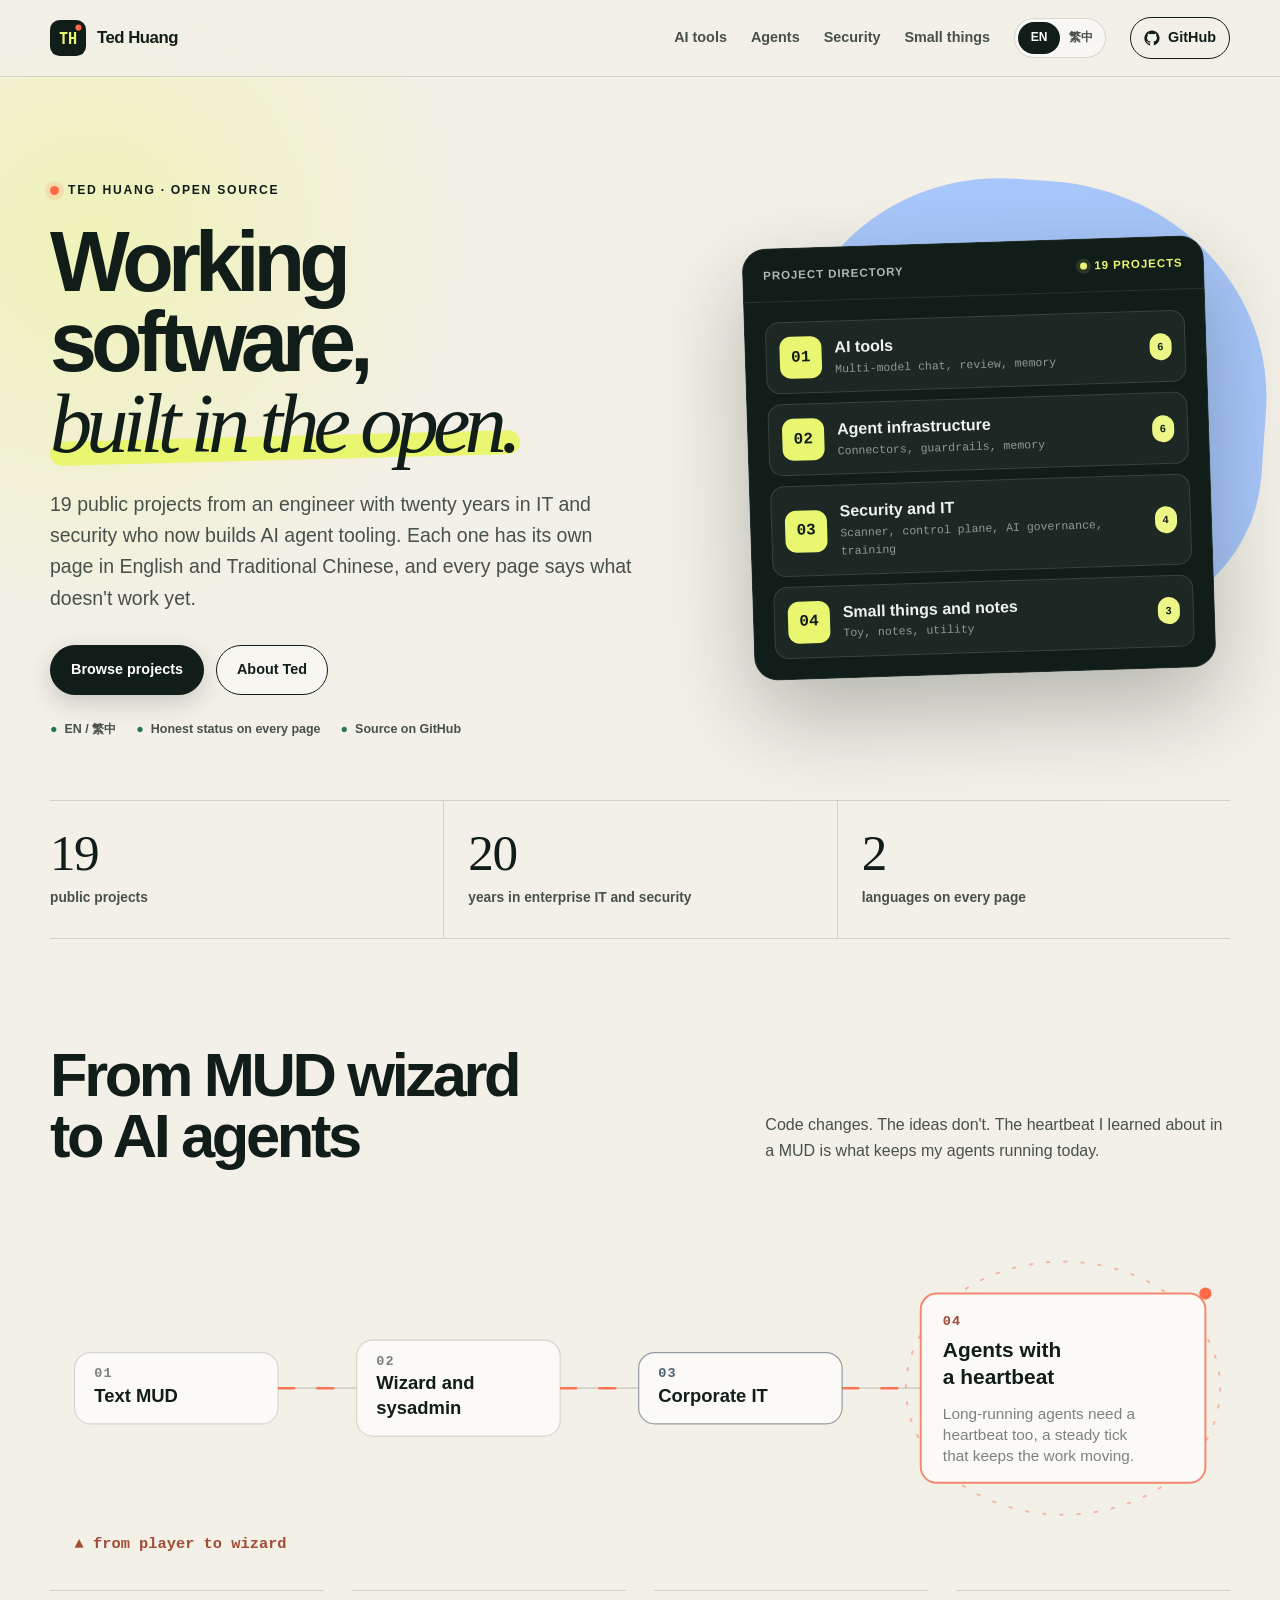
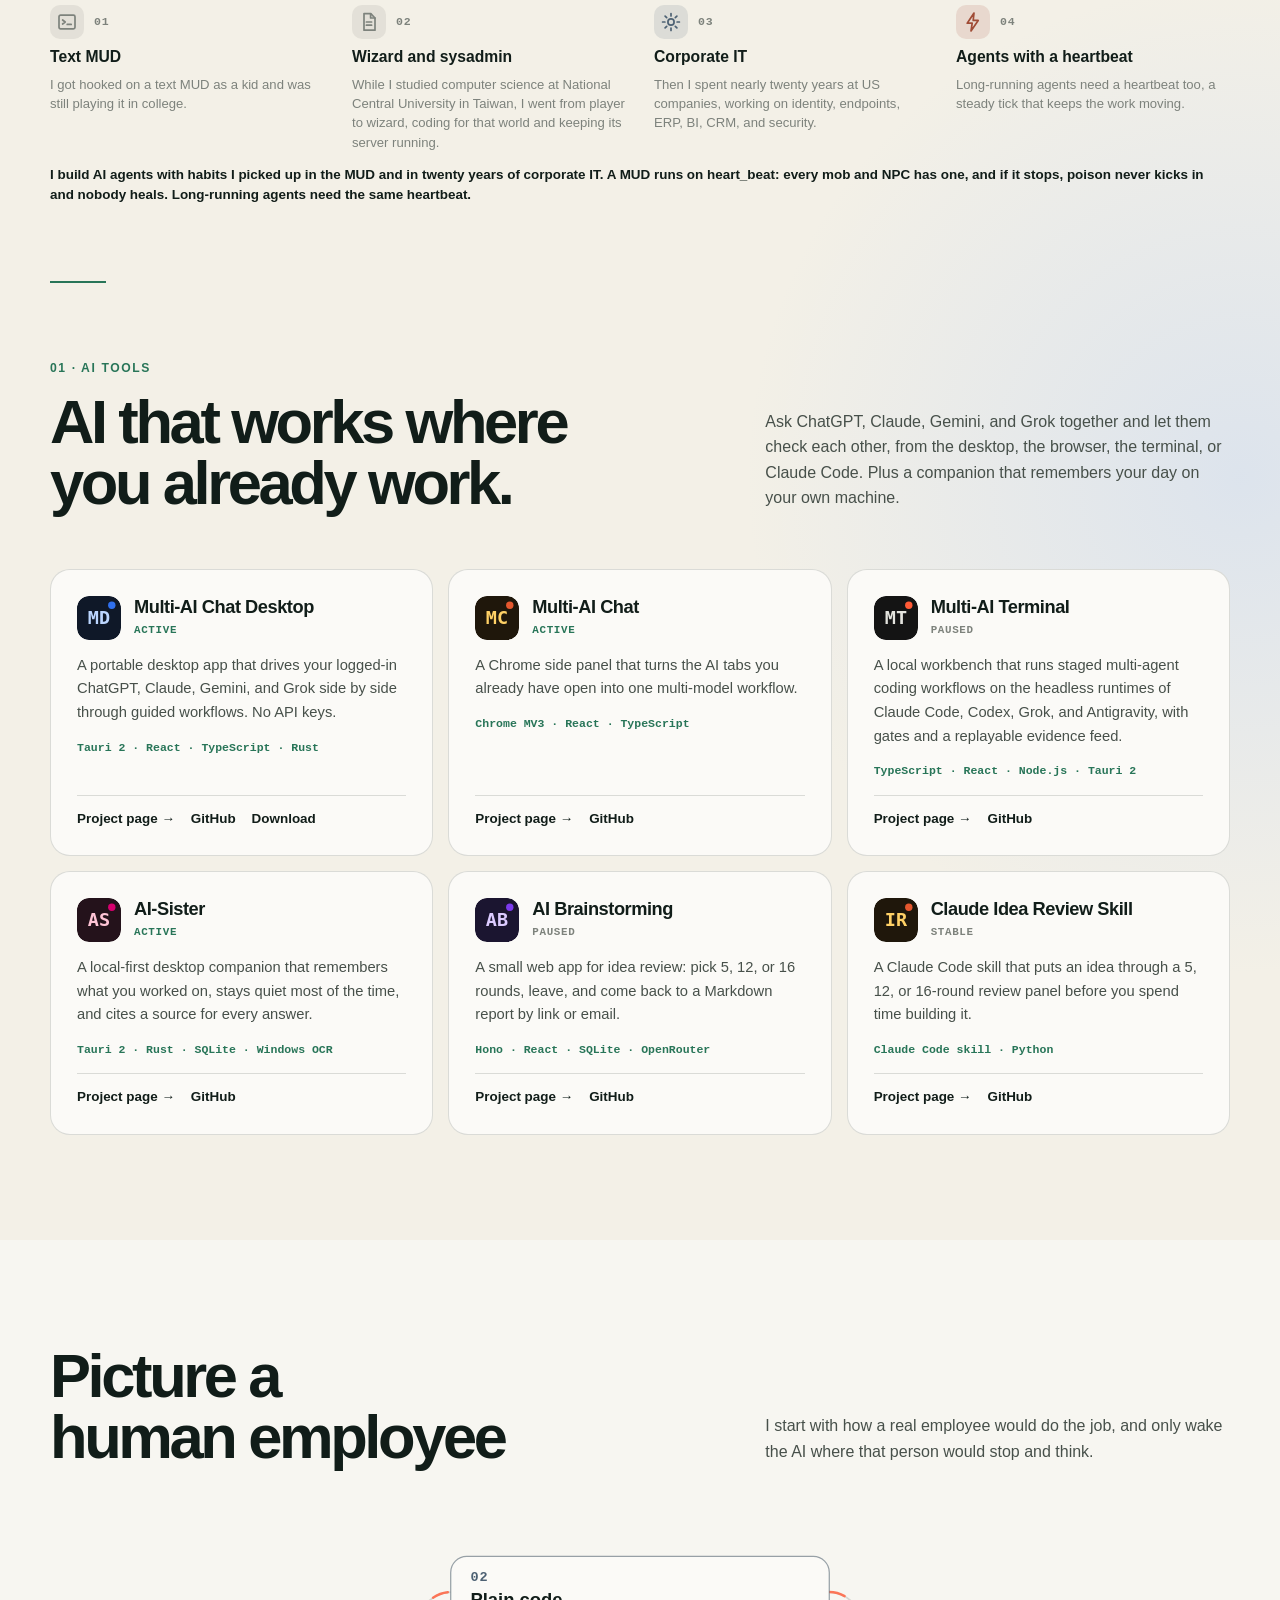
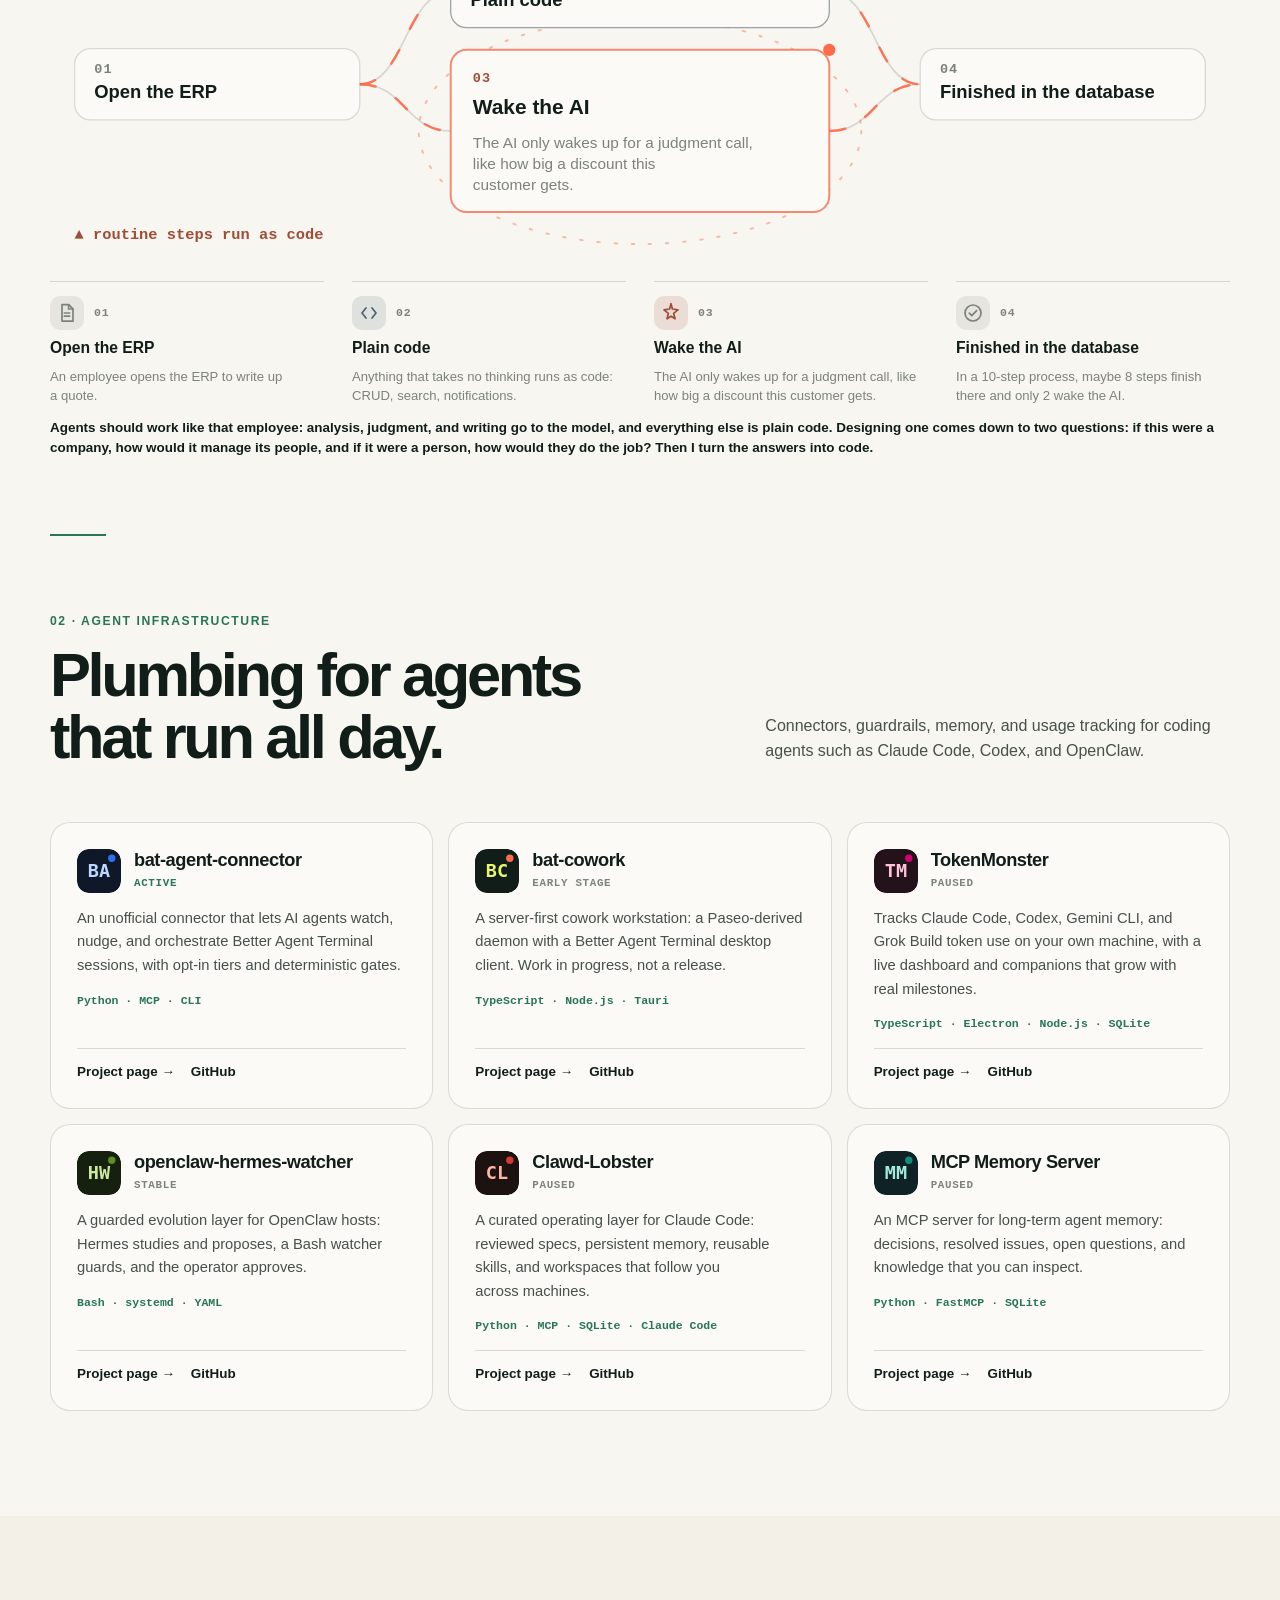
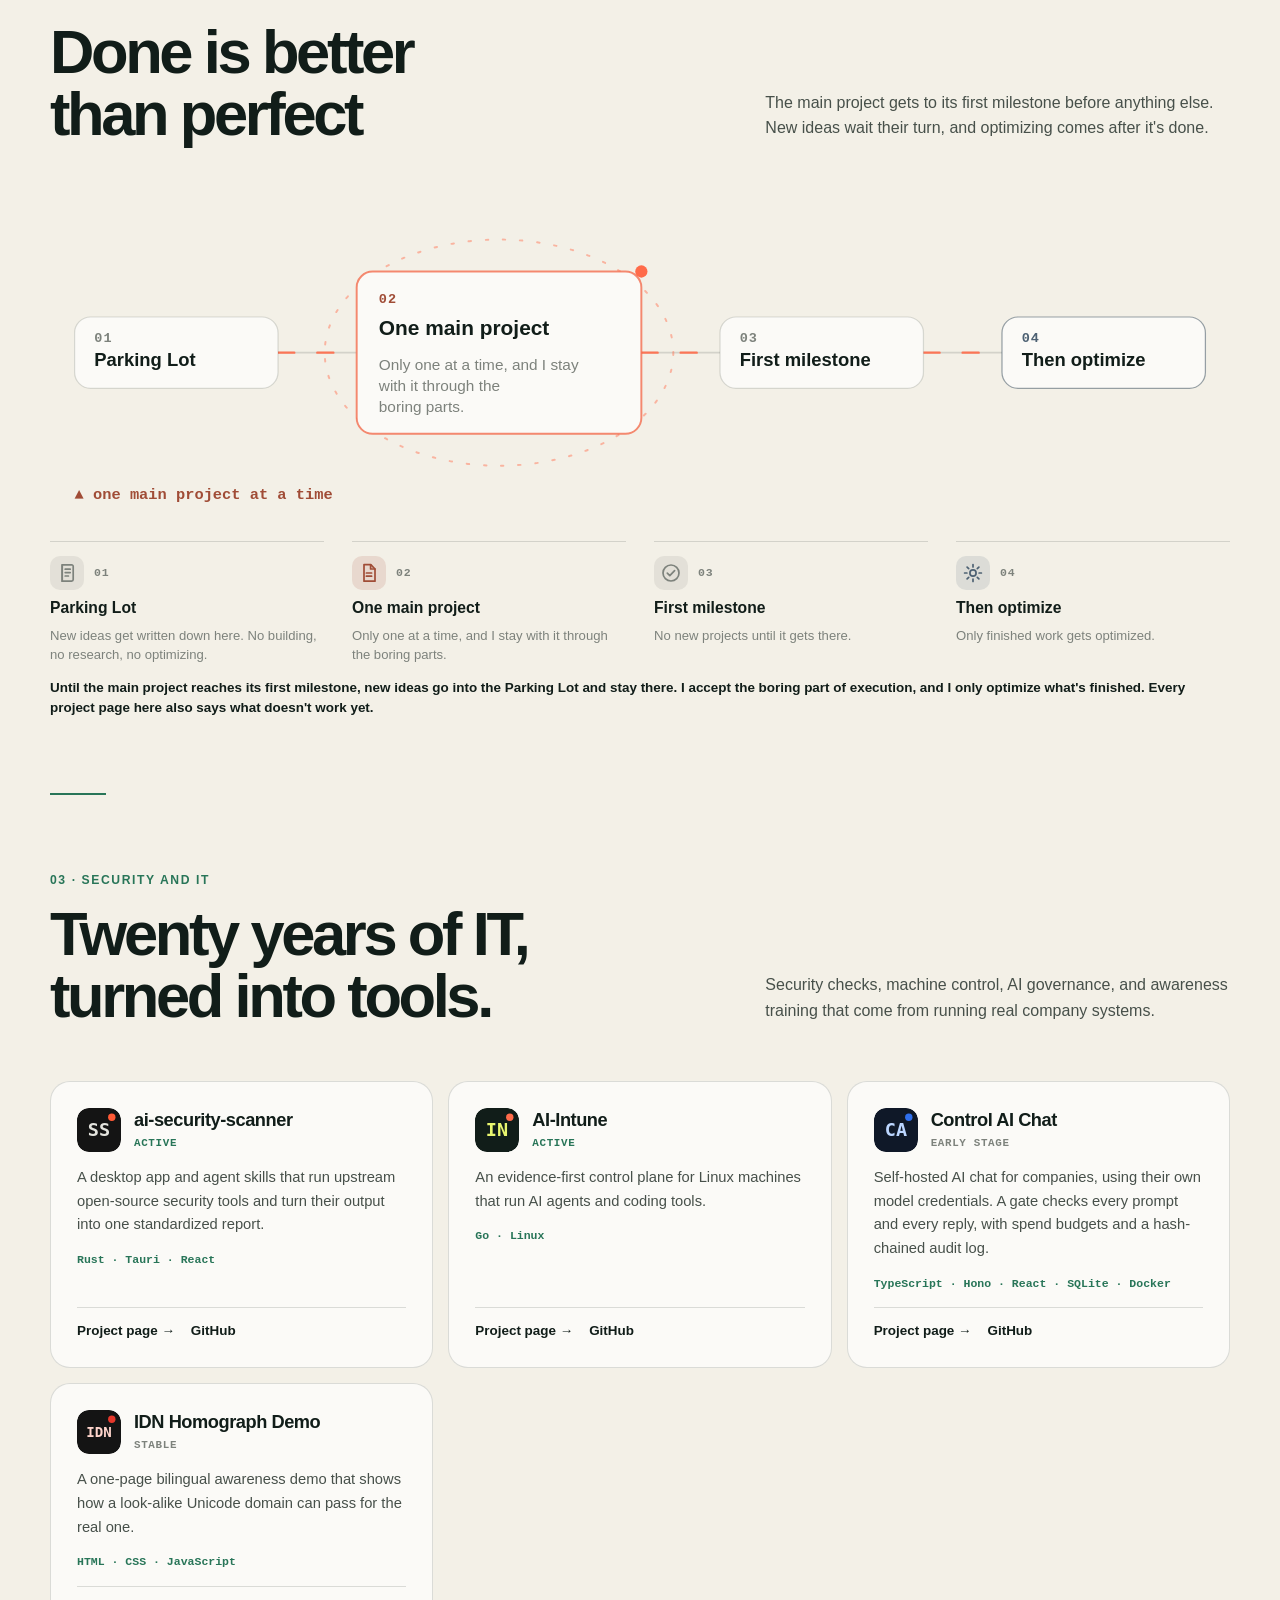
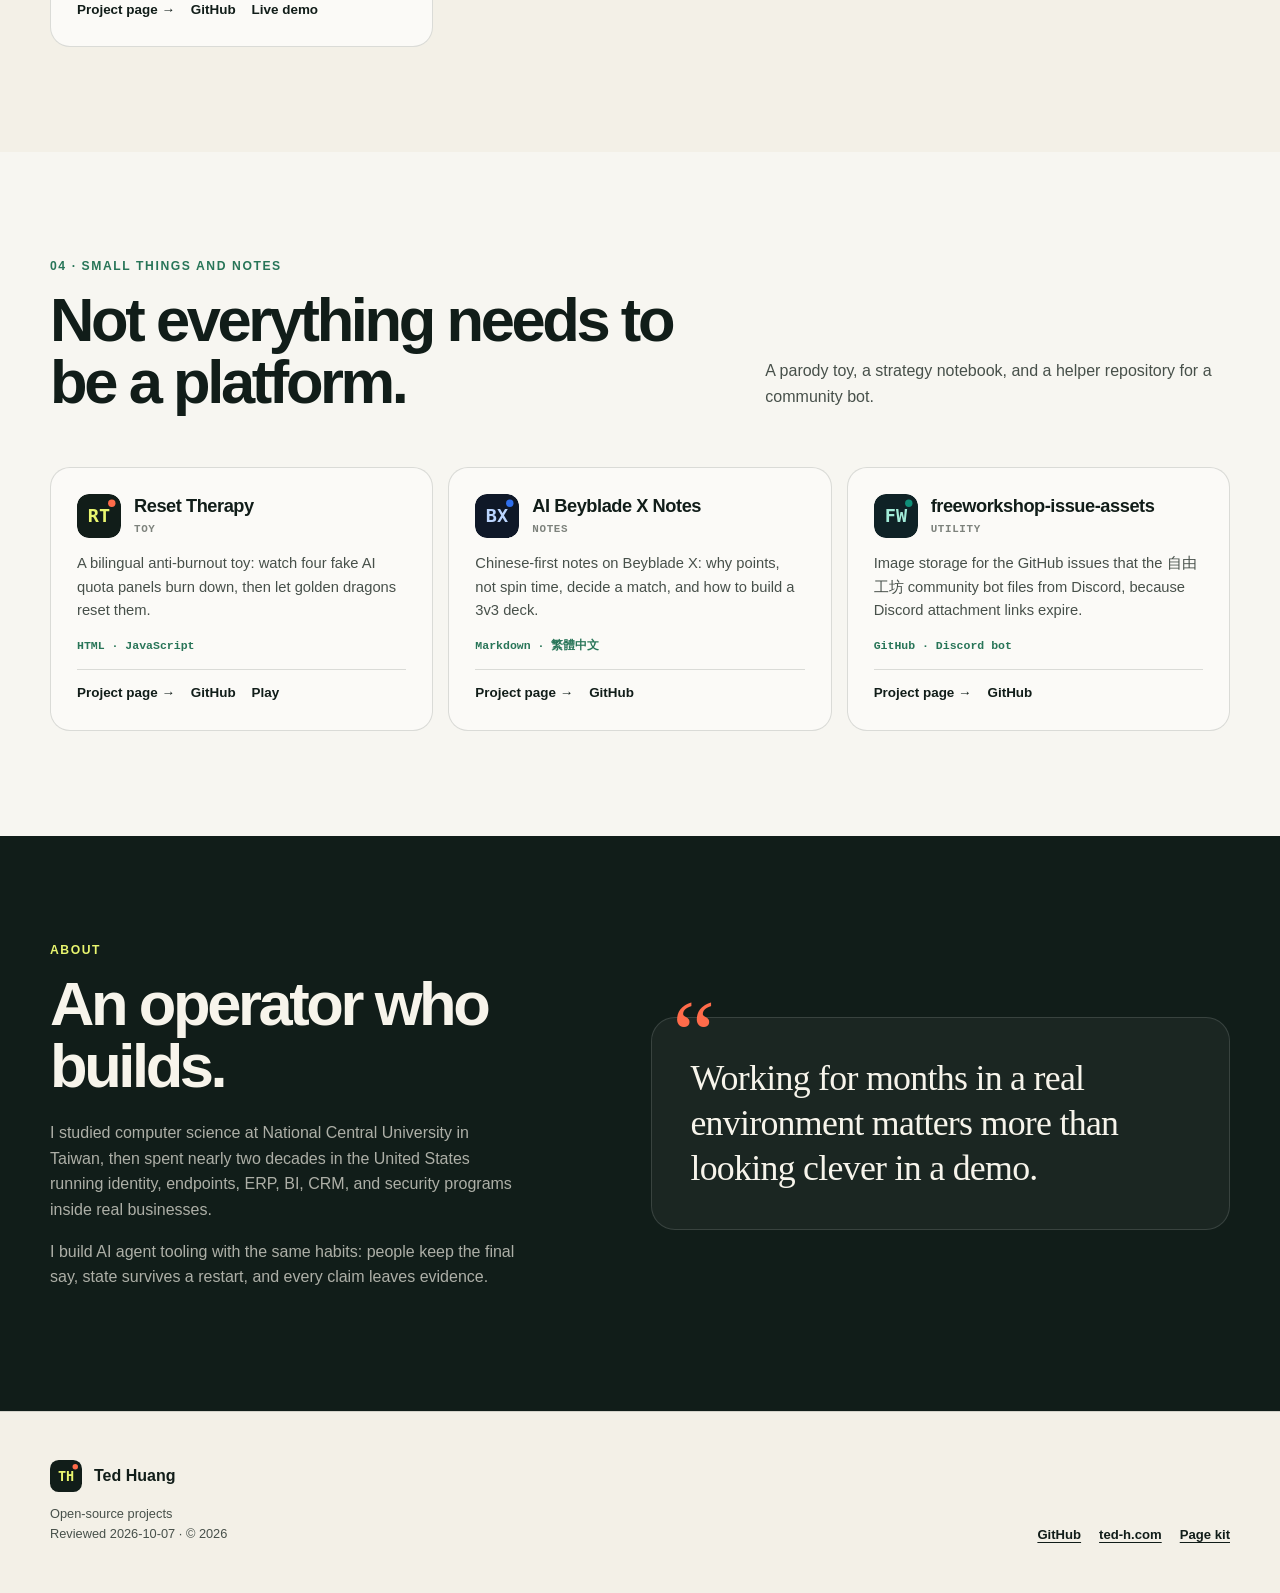
==== commit d5ed554b: "Sync public hub from TED-H-com/ted-h-com.github.io@f043a0d1206efec2d8a672b05333687a9d7150f3" ====
--- a/site/index.html
+++ b/site/index.html
@@ -1,20 +1,20 @@
 <!doctype html>
 <!-- Generated from hub.json by kit/render_hub.py. Edit hub.json, then re-render. -->
-<html lang="en" data-lang="en" data-title-en="Ted Huang · Open-source projects" data-title-zh="Ted Huang · 開源專案" data-desc-en="18 open-source projects by Ted Huang: multi-AI tools, agent infrastructure, security, and a few small experiments. Each one has its own bilingual project page." data-desc-zh="Ted Huang 的 18 個開源專案：多 AI 工具、agent 基礎建設、資安，還有幾個小實驗。每個專案都有自己的中英雙語介紹頁。">
+<html lang="en" data-lang="en" data-title-en="Ted Huang · Open-source projects" data-title-zh="Ted Huang · 開源專案" data-desc-en="19 open-source projects by Ted Huang: multi-AI tools, agent infrastructure, security, and a few small experiments. Each one has its own bilingual project page." data-desc-zh="Ted Huang 的 19 個開源專案：多 AI 工具、agent 基礎建設、資安，還有幾個小實驗。每個專案都有自己的中英雙語介紹頁。">
 <head>
 <meta charset="utf-8">
 <meta name="viewport" content="width=device-width, initial-scale=1">
 <meta http-equiv="Content-Security-Policy" content="default-src 'none'; style-src 'self'; script-src 'self'; img-src 'self' data:; connect-src 'none'; base-uri 'none'; form-action 'none'">
 <meta name="theme-color" content="#111d19">
 <title>Ted Huang · Open-source projects</title>
-<meta name="description" content="18 open-source projects by Ted Huang: multi-AI tools, agent infrastructure, security, and a few small experiments. Each one has its own bilingual project page.">
+<meta name="description" content="19 open-source projects by Ted Huang: multi-AI tools, agent infrastructure, security, and a few small experiments. Each one has its own bilingual project page.">
 <link rel="canonical" href="https://teddashh.github.io/">
 <link rel="alternate" hreflang="en" href="https://teddashh.github.io/">
 <link rel="alternate" hreflang="zh-Hant" href="https://teddashh.github.io/?lang=zh-TW">
 <link rel="alternate" hreflang="x-default" href="https://teddashh.github.io/">
 <meta property="og:type" content="website">
 <meta property="og:title" content="Ted Huang · Open-source projects">
-<meta property="og:description" content="18 open-source projects by Ted Huang: multi-AI tools, agent infrastructure, security, and a few small experiments. Each one has its own bilingual project page.">
+<meta property="og:description" content="19 open-source projects by Ted Huang: multi-AI tools, agent infrastructure, security, and a few small experiments. Each one has its own bilingual project page.">
 <meta property="og:url" content="https://teddashh.github.io/">
 <meta name="twitter:card" content="summary">
 <link rel="icon" href="favicon.svg" type="image/svg+xml">
@@ -23,7 +23,7 @@
 <script src="app.js" defer></script>
 <link rel="stylesheet" href="flow.css">
 <script src="flow.js" defer></script>
-<script type="application/ld+json">{"@context": "https://schema.org", "@type": "CollectionPage", "name": "Ted Huang · Open-source projects", "url": "https://teddashh.github.io/", "description": "18 open-source projects by Ted Huang: multi-AI tools, agent infrastructure, security, and a few small experiments. Each one has its own bilingual project page.", "author": {"@type": "Person", "name": "Ted Huang", "url": "https://www.ted-h.com"}, "hasPart": [{"@type": "SoftwareSourceCode", "name": "Multi-AI Chat Desktop", "url": "https://teddashh.github.io/multi-ai-chat-desktop/", "codeRepository": "https://github.com/teddashh/multi-ai-chat-desktop"}, {"@type": "SoftwareSourceCode", "name": "Multi-AI Chat", "url": "https://teddashh.github.io/multi-ai-chat/", "codeRepository": "https://github.com/teddashh/multi-ai-chat"}, {"@type": "SoftwareSourceCode", "name": "Multi-AI Terminal", "url": "https://teddashh.github.io/multi-ai-terminal/", "codeRepository": "https://github.com/teddashh/multi-ai-terminal"}, {"@type": "SoftwareSourceCode", "name": "AI-Sister", "url": "https://teddashh.github.io/AI-Sister/", "codeRepository": "https://github.com/teddashh/AI-Sister"}, {"@type": "SoftwareSourceCode", "name": "AI Brainstorming", "url": "https://teddashh.github.io/ai-brainstorming/", "codeRepository": "https://github.com/teddashh/ai-brainstorming"}, {"@type": "SoftwareSourceCode", "name": "Claude Idea Review Skill", "url": "https://teddashh.github.io/claude-idea-review-skill/", "codeRepository": "https://github.com/teddashh/claude-idea-review-skill"}, {"@type": "SoftwareSourceCode", "name": "bat-agent-connector", "url": "https://teddashh.github.io/bat-agent-connector/", "codeRepository": "https://github.com/teddashh/bat-agent-connector"}, {"@type": "SoftwareSourceCode", "name": "bat-cowork", "url": "https://teddashh.github.io/bat-cowork/", "codeRepository": "https://github.com/teddashh/bat-cowork"}, {"@type": "SoftwareSourceCode", "name": "TokenMonster", "url": "https://teddashh.github.io/TokenMonster/", "codeRepository": "https://github.com/teddashh/TokenMonster"}, {"@type": "SoftwareSourceCode", "name": "openclaw-hermes-watcher", "url": "https://teddashh.github.io/openclaw-hermes-watcher/", "codeRepository": "https://github.com/teddashh/openclaw-hermes-watcher"}, {"@type": "SoftwareSourceCode", "name": "Clawd-Lobster", "url": "https://teddashh.github.io/clawd-lobster/", "codeRepository": "https://github.com/teddashh/clawd-lobster"}, {"@type": "SoftwareSourceCode", "name": "MCP Memory Server", "url": "https://teddashh.github.io/mcp-memory-server/", "codeRepository": "https://github.com/teddashh/mcp-memory-server"}, {"@type": "SoftwareSourceCode", "name": "ai-security-scanner", "url": "https://teddashh.github.io/ai-security-scanner/", "codeRepository": "https://github.com/teddashh/ai-security-scanner"}, {"@type": "SoftwareSourceCode", "name": "AI-Intune", "url": "https://teddashh.github.io/AI-Intune/", "codeRepository": "https://github.com/teddashh/AI-Intune"}, {"@type": "SoftwareSourceCode", "name": "IDN Homograph Demo", "url": "https://teddashh.github.io/idn-homograph-example/", "codeRepository": "https://github.com/teddashh/idn-homograph-example"}, {"@type": "SoftwareSourceCode", "name": "Reset Therapy", "url": "https://teddashh.github.io/reset-therapy/", "codeRepository": "https://github.com/teddashh/reset-therapy"}, {"@type": "SoftwareSourceCode", "name": "AI Beyblade X Notes", "url": "https://teddashh.github.io/zhan-dou-tuo-luo/", "codeRepository": "https://github.com/teddashh/zhan-dou-tuo-luo"}, {"@type": "SoftwareSourceCode", "name": "freeworkshop-issue-assets", "url": "https://teddashh.github.io/freeworkshop-issue-assets/", "codeRepository": "https://github.com/teddashh/freeworkshop-issue-assets"}]}</script>
+<script type="application/ld+json">{"@context": "https://schema.org", "@type": "CollectionPage", "name": "Ted Huang · Open-source projects", "url": "https://teddashh.github.io/", "description": "19 open-source projects by Ted Huang: multi-AI tools, agent infrastructure, security, and a few small experiments. Each one has its own bilingual project page.", "author": {"@type": "Person", "name": "Ted Huang", "url": "https://www.ted-h.com"}, "hasPart": [{"@type": "SoftwareSourceCode", "name": "Multi-AI Chat Desktop", "url": "https://ted-h-com.github.io/multi-ai-chat-desktop/", "codeRepository": "https://github.com/TED-H-com/multi-ai-chat-desktop"}, {"@type": "SoftwareSourceCode", "name": "Multi-AI Chat", "url": "https://ted-h-com.github.io/multi-ai-chat/", "codeRepository": "https://github.com/TED-H-com/multi-ai-chat"}, {"@type": "SoftwareSourceCode", "name": "Multi-AI Terminal", "url": "https://ted-h-com.github.io/multi-ai-terminal/", "codeRepository": "https://github.com/TED-H-com/multi-ai-terminal"}, {"@type": "SoftwareSourceCode", "name": "AI-Sister", "url": "https://ted-h-com.github.io/AI-Sister/", "codeRepository": "https://github.com/TED-H-com/AI-Sister"}, {"@type": "SoftwareSourceCode", "name": "AI Brainstorming", "url": "https://ted-h-com.github.io/ai-brainstorming/", "codeRepository": "https://github.com/TED-H-com/ai-brainstorming"}, {"@type": "SoftwareSourceCode", "name": "Claude Idea Review Skill", "url": "https://ted-h-com.github.io/claude-idea-review-skill/", "codeRepository": "https://github.com/TED-H-com/claude-idea-review-skill"}, {"@type": "SoftwareSourceCode", "name": "bat-agent-connector", "url": "https://ted-h-com.github.io/bat-agent-connector/", "codeRepository": "https://github.com/TED-H-com/bat-agent-connector"}, {"@type": "SoftwareSourceCode", "name": "bat-cowork", "url": "https://ted-h-com.github.io/bat-cowork/", "codeRepository": "https://github.com/TED-H-com/bat-cowork"}, {"@type": "SoftwareSourceCode", "name": "TokenMonster", "url": "https://ted-h-com.github.io/TokenMonster/", "codeRepository": "https://github.com/TED-H-com/TokenMonster"}, {"@type": "SoftwareSourceCode", "name": "openclaw-hermes-watcher", "url": "https://ted-h-com.github.io/openclaw-hermes-watcher/", "codeRepository": "https://github.com/TED-H-com/openclaw-hermes-watcher"}, {"@type": "SoftwareSourceCode", "name": "Clawd-Lobster", "url": "https://ted-h-com.github.io/clawd-lobster/", "codeRepository": "https://github.com/TED-H-com/clawd-lobster"}, {"@type": "SoftwareSourceCode", "name": "MCP Memory Server", "url": "https://ted-h-com.github.io/mcp-memory-server/", "codeRepository": "https://github.com/TED-H-com/mcp-memory-server"}, {"@type": "SoftwareSourceCode", "name": "ai-security-scanner", "url": "https://ted-h-com.github.io/ai-security-scanner/", "codeRepository": "https://github.com/TED-H-com/ai-security-scanner"}, {"@type": "SoftwareSourceCode", "name": "AI-Intune", "url": "https://ted-h-com.github.io/AI-Intune/", "codeRepository": "https://github.com/TED-H-com/AI-Intune"}, {"@type": "SoftwareSourceCode", "name": "Control AI Chat", "url": "https://github.com/TED-H-com/Control-AI-Chat#readme", "codeRepository": "https://github.com/TED-H-com/Control-AI-Chat"}, {"@type": "SoftwareSourceCode", "name": "IDN Homograph Demo", "url": "https://ted-h-com.github.io/idn-homograph-example/", "codeRepository": "https://github.com/TED-H-com/idn-homograph-example"}, {"@type": "SoftwareSourceCode", "name": "Reset Therapy", "url": "https://ted-h-com.github.io/reset-therapy/", "codeRepository": "https://github.com/TED-H-com/reset-therapy"}, {"@type": "SoftwareSourceCode", "name": "AI Beyblade X Notes", "url": "https://ted-h-com.github.io/zhan-dou-tuo-luo/", "codeRepository": "https://github.com/TED-H-com/zhan-dou-tuo-luo"}, {"@type": "SoftwareSourceCode", "name": "freeworkshop-issue-assets", "url": "https://teddashh.github.io/freeworkshop-issue-assets/", "codeRepository": "https://github.com/teddashh/freeworkshop-issue-assets"}]}</script>
 </head>
 <body>
 <a class="skip-link" href="#main"><span class="lang-en">Skip to content</span><span class="lang-zh" lang="zh-Hant">跳到主要內容</span></a>
@@ -37,12 +37,12 @@
 </nav>
 </div></header>
 <main id="main">
-<section class="hero" id="top"><div class="hero-copy"><div class="eyebrow"><span class="lang-en">Ted Huang · Open source</span><span class="lang-zh" lang="zh-Hant">Ted Huang · 開源作品</span></div><h1 class="lang-en">Working software, <em>built in the open.</em></h1><h1 class="lang-zh" lang="zh-Hant">能用的軟體，<em>公開打造。</em></h1><p class="lang-en">18 public projects from an engineer with twenty years in IT and security who now builds AI agent tooling. Each one has its own page in English and Traditional Chinese, and every page says what doesn&#x27;t work yet.</p><p class="lang-zh" lang="zh-Hant">18 個公開專案，來自一個做了二十年 IT 與資安、現在專心打造 AI agent 工具的工程師。每個專案都有自己的中英雙語介紹頁，也寫明還做不到的地方。</p><div class="button-row"><a class="button button-primary" href="#ai-tools"><span class="lang-en">Browse projects</span><span class="lang-zh" lang="zh-Hant">瀏覽專案</span></a><a class="button button-secondary" href="https://www.ted-h.com"><span class="lang-en">About Ted</span><span class="lang-zh" lang="zh-Hant">關於 Ted</span></a></div><div class="hero-notes"><span>EN / 繁中</span><span class="lang-en">Honest status on every page</span><span class="lang-zh" lang="zh-Hant">每頁都寫明目前狀態</span><span class="lang-en">Source on GitHub</span><span class="lang-zh" lang="zh-Hant">原始碼都在 GitHub</span></div></div><div class="visual-wrap"><div class="panel"><div class="panel-top"><span><span class="lang-en">Project directory</span><span class="lang-zh" lang="zh-Hant">專案目錄</span></span><span class="live-dot"><span class="lang-en">18 projects</span><span class="lang-zh" lang="zh-Hant">18 個專案</span></span></div><div class="stack"><div class="stack-card"><span class="stack-icon">01</span><span><strong class="lang-en">AI tools</strong><strong class="lang-zh" lang="zh-Hant">AI 工具</strong><small><span class="lang-en">Multi-model chat, review, memory</span><span class="lang-zh" lang="zh-Hant">多模型對話、審查、記憶</span></small></span><span class="stack-status">6</span></div><div class="stack-card"><span class="stack-icon">02</span><span><strong class="lang-en">Agent infrastructure</strong><strong class="lang-zh" lang="zh-Hant">Agent 基礎建設</strong><small><span class="lang-en">Connectors, guardrails, memory</span><span class="lang-zh" lang="zh-Hant">連接器、護欄、記憶</span></small></span><span class="stack-status">6</span></div><div class="stack-card"><span class="stack-icon">03</span><span><strong class="lang-en">Security and IT</strong><strong class="lang-zh" lang="zh-Hant">資安與 IT</strong><small><span class="lang-en">Scanner, control plane, training</span><span class="lang-zh" lang="zh-Hant">掃描、控制平面、教材</span></small></span><span class="stack-status">3</span></div><div class="stack-card"><span class="stack-icon">04</span><span><strong class="lang-en">Small things and notes</strong><strong class="lang-zh" lang="zh-Hant">小作品與筆記</strong><small><span class="lang-en">Toy, notes, utility</span><span class="lang-zh" lang="zh-Hant">玩具、筆記、工具倉庫</span></small></span><span class="stack-status">3</span></div></div></div></div></section>
-<div class="stats n3"><div class="stat"><span class="stat-value">18</span><span class="stat-label"><span class="lang-en">public projects</span><span class="lang-zh" lang="zh-Hant">個公開專案</span></span></div><div class="stat"><span class="stat-value">20</span><span class="stat-label"><span class="lang-en">years in enterprise IT and security</span><span class="lang-zh" lang="zh-Hant">年企業 IT 與資安經驗</span></span></div><div class="stat"><span class="stat-value">2</span><span class="stat-label"><span class="lang-en">languages on every page</span><span class="lang-zh" lang="zh-Hant">種語言，每一頁都有</span></span></div></div>
-<section><div class="section group-flow" id="mud-to-agents"><div class="section-heading "><div><h2 class="lang-en">From MUD wizard to AI agents</h2><h2 class="lang-zh" lang="zh-Hant">從 MUD 巫師到 agent</h2></div><p class="lang-en">Code changes. The ideas don&#x27;t. The heartbeat I learned about in a MUD is what keeps my agents running today.</p><p class="lang-zh" lang="zh-Hant">Code 怎麼變，觀念都不會變。<br>我在 MUD 學到的心跳，現在用在 agent 上。</p></div><figure class="fd lang-en" data-fd="{&quot;columns&quot;:[[0],[1],[2],[3]],&quot;core&quot;:3}"><ol class="fd-legend"><li class="fd-node" data-step="0" data-tone="neutral" data-icon="terminal"><span class="fd-head"><span class="fd-chip"></span><span class="fd-step" aria-hidden="true">01</span></span><p class="fd-title">Text MUD</p><p class="fd-note">I got hooked on a text MUD as a kid and was still playing it in college.</p><span class="fd-link" aria-hidden="true"></span></li><li class="fd-node" data-step="1" data-tone="neutral" data-icon="doc"><span class="fd-head"><span class="fd-chip"></span><span class="fd-step" aria-hidden="true">02</span></span><p class="fd-title">Wizard and sysadmin</p><p class="fd-note">While I studied computer science at National Central University in Taiwan, I went from player to wizard, coding for that world and keeping its server running.</p><span class="fd-link" aria-hidden="true"></span></li><li class="fd-node" data-step="2" data-tone="info" data-icon="gear"><span class="fd-head"><span class="fd-chip"></span><span class="fd-step" aria-hidden="true">03</span></span><p class="fd-title">Corporate IT</p><p class="fd-note">Then I spent nearly twenty years at US companies, working on identity, endpoints, ERP, BI, CRM, and security.</p><span class="fd-link" aria-hidden="true"></span></li><li class="fd-node" data-step="3" data-tone="accent" data-icon="bolt"><span class="fd-head"><span class="fd-chip"></span><span class="fd-step" aria-hidden="true">04</span></span><p class="fd-title">Agents with a heartbeat</p><p class="fd-note">Long-running agents need a heartbeat too, a steady tick that keeps the work moving.</p></li></ol><ul class="fd-ticks"><li>from player to wizard</li><li>then corporate IT</li><li>agents need a heartbeat too</li></ul><figcaption>I build AI agents with habits I picked up in the MUD and in twenty years of corporate IT. A MUD runs on heart_beat: every mob and NPC has one, and if it stops, poison never kicks in and nobody heals. Long-running agents need the same heartbeat.</figcaption></figure><figure class="fd lang-zh" lang="zh-Hant" data-fd="{&quot;columns&quot;:[[0],[1],[2],[3]],&quot;core&quot;:3}"><ol class="fd-legend"><li class="fd-node" data-step="0" data-tone="neutral" data-icon="terminal"><span class="fd-head"><span class="fd-chip"></span><span class="fd-step" aria-hidden="true">01</span></span><p class="fd-title">文字 MUD</p><p class="fd-note">我從小迷上一個文字 MUD，一路玩到大學。</p><span class="fd-link" aria-hidden="true"></span></li><li class="fd-node" data-step="1" data-tone="neutral" data-icon="doc"><span class="fd-head"><span class="fd-chip"></span><span class="fd-step" aria-hidden="true">02</span></span><p class="fd-title">大學當巫師</p><p class="fd-note">在中央大學念資工時，我從玩家變成巫師，<br>幫那個世界寫程式，也顧它的主機。</p><span class="fd-link" aria-hidden="true"></span></li><li class="fd-node" data-step="2" data-tone="info" data-icon="gear"><span class="fd-head"><span class="fd-chip"></span><span class="fd-step" aria-hidden="true">03</span></span><p class="fd-title">企業系統</p><p class="fd-note">之後在美國將近二十年，<br>在企業裡做身分管理、端點、<br>ERP、BI、CRM 和資安。</p><span class="fd-link" aria-hidden="true"></span></li><li class="fd-node" data-step="3" data-tone="accent" data-icon="bolt"><span class="fd-head"><span class="fd-chip"></span><span class="fd-step" aria-hidden="true">04</span></span><p class="fd-title">同樣的心跳</p><p class="fd-note">長時間跑的 agent 也要有心跳，<br>事情才會一直往前走。</p></li></ol><ul class="fd-ticks"><li>玩 MUD，後來當巫師</li><li>之後做企業系統</li><li>agent 也要有心跳</li></ul><figcaption>我小時候迷上一個文字 MUD，一路玩到大學。在中央大學念資工時，我從玩家變成巫師，幫那個世界寫程式，也顧它的主機。之後在美國將近二十年，在企業裡做身分管理、端點、ERP、BI、CRM 和資安。現在我用同樣的習慣做 AI agent 工具。heart_beat 是 MUD 最基本的概念，每一個 mob、每一個 NPC 都有心跳，世界靠心跳在流動。心跳沒在跑，毒不會發作，也不會回血。<br>長時間跑的 agent，也需要同樣的心跳。</figcaption></figure><hr class="group-rule"></div><div class="section group" id="ai-tools"><div class="section-heading "><div><div class="section-kicker"><span class="lang-en">01 · AI tools</span><span class="lang-zh" lang="zh-Hant">01 · AI 工具</span></div><h2 class="lang-en">AI that works where you already work.</h2><h2 class="lang-zh" lang="zh-Hant">在你熟悉的工具裡用 AI。</h2></div><p class="lang-en">Ask ChatGPT, Claude, Gemini, and Grok together and let them check each other, from the desktop, the browser, the terminal, or Claude Code. Plus a companion that remembers your day on your own machine.</p><p class="lang-zh" lang="zh-Hant">讓 ChatGPT、Claude、Gemini、Grok 一起回答、互相檢查，桌面、瀏覽器、終端機或 Claude Code 裡都能用。另外還有一個在你自己電腦上記住一整天的陪伴 app。</p></div><div class="project-grid"><article class="project-card" id="p-multi-ai-chat-desktop"><div class="project-head"><img src="tiles/multi-ai-chat-desktop.svg" alt="" width="44" height="44"><div><h3><a class="lang-en" href="/multi-ai-chat-desktop/">Multi-AI Chat Desktop</a><a class="lang-zh" lang="zh-Hant" href="/multi-ai-chat-desktop/?lang=zh-TW">Multi-AI Chat Desktop</a></h3><span class="lang-en project-status is-active">Active</span><span class="lang-zh project-status is-active" lang="zh-Hant">持續開發</span></div></div><p class="lang-en">A portable desktop app that drives your logged-in ChatGPT, Claude, Gemini, and Grok side by side through guided workflows. No API keys.</p><p class="lang-zh" lang="zh-Hant">可攜式桌面 app，用引導式流程同時操作你已登入的 ChatGPT、Claude、Gemini、Grok，不需要 API key。</p><div class="project-stack">Tauri 2 · React · TypeScript · Rust</div><div class="project-links"><a class="lang-en" href="/multi-ai-chat-desktop/">Project page →</a><a class="lang-zh" lang="zh-Hant" href="/multi-ai-chat-desktop/?lang=zh-TW">專案介紹 →</a><a href="https://github.com/teddashh/multi-ai-chat-desktop">GitHub</a><a href="https://github.com/teddashh/multi-ai-chat-desktop/releases/latest"><span class="lang-en">Download</span><span class="lang-zh" lang="zh-Hant">下載</span></a></div></article><article class="project-card" id="p-multi-ai-chat"><div class="project-head"><img src="tiles/multi-ai-chat.svg" alt="" width="44" height="44"><div><h3><a class="lang-en" href="/multi-ai-chat/">Multi-AI Chat</a><a class="lang-zh" lang="zh-Hant" href="/multi-ai-chat/?lang=zh-TW">Multi-AI Chat</a></h3><span class="lang-en project-status is-active">Active</span><span class="lang-zh project-status is-active" lang="zh-Hant">持續開發</span></div></div><p class="lang-en">A Chrome side panel that turns the AI tabs you already have open into one multi-model workflow.</p><p class="lang-zh" lang="zh-Hant">Chrome 側邊面板，把你已經開著的 AI 分頁串成一條多模型工作流程。</p><div class="project-stack">Chrome MV3 · React · TypeScript</div><div class="project-links"><a class="lang-en" href="/multi-ai-chat/">Project page →</a><a class="lang-zh" lang="zh-Hant" href="/multi-ai-chat/?lang=zh-TW">專案介紹 →</a><a href="https://github.com/teddashh/multi-ai-chat">GitHub</a></div></article><article class="project-card" id="p-multi-ai-terminal"><div class="project-head"><img src="tiles/multi-ai-terminal.svg" alt="" width="44" height="44"><div><h3><a class="lang-en" href="/multi-ai-terminal/">Multi-AI Terminal</a><a class="lang-zh" lang="zh-Hant" href="/multi-ai-terminal/?lang=zh-TW">Multi-AI Terminal</a></h3><span class="lang-en project-status">Paused</span><span class="lang-zh project-status" lang="zh-Hant">暫停開發</span></div></div><p class="lang-en">A local workbench that runs staged multi-agent coding workflows on the headless runtimes of Claude Code, Codex, Grok, and Antigravity, with gates and a replayable evidence feed.</p><p class="lang-zh" lang="zh-Hant">本機工作台，在 Claude Code、Codex、Grok、Antigravity 的 headless runtime 上跑分階段的多 agent 工作流程，有關卡，也有可重播的證據紀錄。</p><div class="project-stack">TypeScript · React · Node.js · Tauri 2</div><div class="project-links"><a class="lang-en" href="/multi-ai-terminal/">Project page →</a><a class="lang-zh" lang="zh-Hant" href="/multi-ai-terminal/?lang=zh-TW">專案介紹 →</a><a href="https://github.com/teddashh/multi-ai-terminal">GitHub</a></div></article><article class="project-card" id="p-ai-sister"><div class="project-head"><img src="tiles/AI-Sister.svg" alt="" width="44" height="44"><div><h3><a class="lang-en" href="/AI-Sister/">AI-Sister</a><a class="lang-zh" lang="zh-Hant" href="/AI-Sister/?lang=zh-TW">AI-Sister</a></h3><span class="lang-en project-status is-active">Active</span><span class="lang-zh project-status is-active" lang="zh-Hant">持續開發</span></div></div><p class="lang-en">A local-first desktop companion that remembers what you worked on, stays quiet most of the time, and cites a source for every answer.</p><p class="lang-zh" lang="zh-Hant">本機優先的桌面陪伴：記得你做過什麼，大部分時間保持安靜，每句回答都附上出處。</p><div class="project-stack">Tauri 2 · Rust · SQLite · Windows OCR</div><div class="project-links"><a class="lang-en" href="/AI-Sister/">Project page →</a><a class="lang-zh" lang="zh-Hant" href="/AI-Sister/?lang=zh-TW">專案介紹 →</a><a href="https://github.com/teddashh/AI-Sister">GitHub</a></div></article><article class="project-card" id="p-ai-brainstorming"><div class="project-head"><img src="tiles/ai-brainstorming.svg" alt="" width="44" height="44"><div><h3><a class="lang-en" href="/ai-brainstorming/">AI Brainstorming</a><a class="lang-zh" lang="zh-Hant" href="/ai-brainstorming/?lang=zh-TW">AI Brainstorming</a></h3><span class="lang-en project-status">Paused</span><span class="lang-zh project-status" lang="zh-Hant">暫停開發</span></div></div><p class="lang-en">A small web app for idea review: pick 5, 12, or 16 rounds, leave, and come back to a Markdown report by link or email.</p><p class="lang-zh" lang="zh-Hant">點子審查的小型網頁 app：選 5、12 或 16 輪，先離開，之後用連結或 email 拿到 Markdown 報告。</p><div class="project-stack">Hono · React · SQLite · OpenRouter</div><div class="project-links"><a class="lang-en" href="/ai-brainstorming/">Project page →</a><a class="lang-zh" lang="zh-Hant" href="/ai-brainstorming/?lang=zh-TW">專案介紹 →</a><a href="https://github.com/teddashh/ai-brainstorming">GitHub</a></div></article><article class="project-card" id="p-claude-idea-review-skill"><div class="project-head"><img src="tiles/claude-idea-review-skill.svg" alt="" width="44" height="44"><div><h3><a class="lang-en" href="/claude-idea-review-skill/">Claude Idea Review Skill</a><a class="lang-zh" lang="zh-Hant" href="/claude-idea-review-skill/?lang=zh-TW">Claude Idea Review Skill</a></h3><span class="lang-en project-status">Stable</span><span class="lang-zh project-status" lang="zh-Hant">穩定</span></div></div><p class="lang-en">A Claude Code skill that puts an idea through a 5, 12, or 16-round review panel before you spend time building it.</p><p class="lang-zh" lang="zh-Hant">Claude Code skill：在你花時間動手之前，先讓點子經過 5、12 或 16 輪的審查。</p><div class="project-stack">Claude Code skill · Python</div><div class="project-links"><a class="lang-en" href="/claude-idea-review-skill/">Project page →</a><a class="lang-zh" lang="zh-Hant" href="/claude-idea-review-skill/?lang=zh-TW">專案介紹 →</a><a href="https://github.com/teddashh/claude-idea-review-skill">GitHub</a></div></article></div></div></section>
-<section class="tinted"><div class="section group-flow" id="human-employee"><div class="section-heading "><div><h2 class="lang-en">Picture a human employee</h2><h2 class="lang-zh" lang="zh-Hant">想像一個人類員工</h2></div><p class="lang-en">I start with how a real employee would do the job, and only wake the AI where that person would stop and think.</p><p class="lang-zh" lang="zh-Hant">先想一個真人員工會怎麼做，<br>只有他得動腦的地方才叫醒 AI。</p></div><figure class="fd lang-en" data-fd="{&quot;columns&quot;:[[0],[1,2],[3]],&quot;core&quot;:2}"><ol class="fd-legend"><li class="fd-node" data-step="0" data-tone="neutral" data-icon="doc"><span class="fd-head"><span class="fd-chip"></span><span class="fd-step" aria-hidden="true">01</span></span><p class="fd-title">Open the ERP</p><p class="fd-note">An employee opens the ERP to write up a quote.</p><span class="fd-link" aria-hidden="true"></span></li><li class="fd-node" data-step="1" data-tone="info" data-icon="code"><span class="fd-head"><span class="fd-chip"></span><span class="fd-step" aria-hidden="true">02</span></span><p class="fd-title">Plain code</p><p class="fd-note">Anything that takes no thinking runs as code: CRUD, search, notifications.</p><span class="fd-link" aria-hidden="true"></span></li><li class="fd-node" data-step="2" data-tone="accent" data-icon="spark"><span class="fd-head"><span class="fd-chip"></span><span class="fd-step" aria-hidden="true">03</span></span><p class="fd-title">Wake the AI</p><p class="fd-note">The AI only wakes up for a judgment call, like how big a discount this customer gets.</p><span class="fd-link" aria-hidden="true"></span></li><li class="fd-node" data-step="3" data-tone="neutral" data-icon="check"><span class="fd-head"><span class="fd-chip"></span><span class="fd-step" aria-hidden="true">04</span></span><p class="fd-title">Finished in the database</p><p class="fd-note">In a 10-step process, maybe 8 steps finish there and only 2 wake the AI.</p></li></ol><ul class="fd-ticks"><li>routine steps run as code</li><li>judgment calls wake the AI</li><li>maybe 8 of 10 steps are just code</li></ul><figcaption>Agents should work like that employee: analysis, judgment, and writing go to the model, and everything else is plain code. Designing one comes down to two questions: if this were a company, how would it manage its people, and if it were a person, how would they do the job? Then I turn the answers into code.</figcaption></figure><figure class="fd lang-zh" lang="zh-Hant" data-fd="{&quot;columns&quot;:[[0],[1,2],[3]],&quot;core&quot;:2}"><ol class="fd-legend"><li class="fd-node" data-step="0" data-tone="neutral" data-icon="doc"><span class="fd-head"><span class="fd-chip"></span><span class="fd-step" aria-hidden="true">01</span></span><p class="fd-title">打開 ERP</p><p class="fd-note">員工打開 ERP，要開一張報價單。</p><span class="fd-link" aria-hidden="true"></span></li><li class="fd-node" data-step="1" data-tone="info" data-icon="code"><span class="fd-head"><span class="fd-chip"></span><span class="fd-step" aria-hidden="true">02</span></span><p class="fd-title">走 code</p><p class="fd-note">不用動腦的事走 code，<br>像 CRUD、搜尋、通知。</p><span class="fd-link" aria-hidden="true"></span></li><li class="fd-node" data-step="2" data-tone="accent" data-icon="spark"><span class="fd-head"><span class="fd-chip"></span><span class="fd-step" aria-hidden="true">03</span></span><p class="fd-title">叫醒 AI</p><p class="fd-note">要動腦的才叫醒 AI，<br>像是這個客戶該給多少折扣。</p><span class="fd-link" aria-hidden="true"></span></li><li class="fd-node" data-step="3" data-tone="neutral" data-icon="check"><span class="fd-head"><span class="fd-chip"></span><span class="fd-step" aria-hidden="true">04</span></span><p class="fd-title">資料庫做完</p><p class="fd-note">10 步的流程，可能 8 步在資料庫做完，<br>只有 2 步要叫醒 AI。</p></li></ol><ul class="fd-ticks"><li>例行步驟走 code</li><li>要判斷才叫醒 AI</li><li>10 步可能 8 步走 code</li></ul><figcaption>想像一個人類員工。他不會每次打開 ERP 都要想怎麼建報價單，點幾個按鈕就好了，只有在判斷這個客戶該給多少折扣的時候，才需要動腦。Agent 也一樣：動腦的事給 LLM，像分析、判斷、寫作；不動腦的事走 code，像 CRUD、搜尋、通知。一個 10 步的流程，可能 8 步在資料庫完成，只有 2 步需要叫醒 AI。AI Agent 的設計，最終就是在回答兩個問題：<br>如果這是一間公司，它會怎麼管理員工？如果這是一個人，他會怎麼做這件事？然後把答案寫成 code。</figcaption></figure><hr class="group-rule"></div><div class="section group" id="agents"><div class="section-heading "><div><div class="section-kicker"><span class="lang-en">02 · Agent infrastructure</span><span class="lang-zh" lang="zh-Hant">02 · Agent 基礎建設</span></div><h2 class="lang-en">Plumbing for agents that run all day.</h2><h2 class="lang-zh" lang="zh-Hant">Agent 整天跑，也不會出事。</h2></div><p class="lang-en">Connectors, guardrails, memory, and usage tracking for coding agents such as Claude Code, Codex, and OpenClaw.</p><p class="lang-zh" lang="zh-Hant">給 Claude Code、Codex、OpenClaw 這類 coding agent 用的連接器、護欄、記憶與用量追蹤。</p></div><div class="project-grid"><article class="project-card" id="p-bat-agent-connector"><div class="project-head"><img src="tiles/bat-agent-connector.svg" alt="" width="44" height="44"><div><h3><a class="lang-en" href="/bat-agent-connector/">bat-agent-connector</a><a class="lang-zh" lang="zh-Hant" href="/bat-agent-connector/?lang=zh-TW">bat-agent-connector</a></h3><span class="lang-en project-status is-active">Active</span><span class="lang-zh project-status is-active" lang="zh-Hant">持續開發</span></div></div><p class="lang-en">An unofficial connector that lets AI agents watch, nudge, and orchestrate Better Agent Terminal sessions, with opt-in tiers and deterministic gates.</p><p class="lang-zh" lang="zh-Hant">非官方連接器，讓 AI agent 查看、推動與調度 Better Agent Terminal 的 session，權限分層、需要主動開啟，並有確定性的關卡。</p><div class="project-stack">Python · MCP · CLI</div><div class="project-links"><a class="lang-en" href="/bat-agent-connector/">Project page →</a><a class="lang-zh" lang="zh-Hant" href="/bat-agent-connector/?lang=zh-TW">專案介紹 →</a><a href="https://github.com/teddashh/bat-agent-connector">GitHub</a></div></article><article class="project-card" id="p-bat-cowork"><div class="project-head"><img src="tiles/bat-cowork.svg" alt="" width="44" height="44"><div><h3><a class="lang-en" href="/bat-cowork/">bat-cowork</a><a class="lang-zh" lang="zh-Hant" href="/bat-cowork/?lang=zh-TW">bat-cowork</a></h3><span class="lang-en project-status">Early stage</span><span class="lang-zh project-status" lang="zh-Hant">早期階段</span></div></div><p class="lang-en">A server-first cowork workstation: a Paseo-derived daemon with a Better Agent Terminal desktop client. Work in progress, not a release.</p><p class="lang-zh" lang="zh-Hant">伺服器優先的協作工作站：Paseo 衍生的 daemon，加上 Better Agent Terminal 桌面端。仍在開發中，尚未發布。</p><div class="project-stack">TypeScript · Node.js · Tauri</div><div class="project-links"><a class="lang-en" href="/bat-cowork/">Project page →</a><a class="lang-zh" lang="zh-Hant" href="/bat-cowork/?lang=zh-TW">專案介紹 →</a><a href="https://github.com/teddashh/bat-cowork">GitHub</a></div></article><article class="project-card" id="p-tokenmonster"><div class="project-head"><img src="tiles/TokenMonster.svg" alt="" width="44" height="44"><div><h3><a class="lang-en" href="/TokenMonster/">TokenMonster</a><a class="lang-zh" lang="zh-Hant" href="/TokenMonster/?lang=zh-TW">TokenMonster</a></h3><span class="lang-en project-status">Paused</span><span class="lang-zh project-status" lang="zh-Hant">暫停開發</span></div></div><p class="lang-en">Tracks Claude Code, Codex, Gemini CLI, and Grok Build token use on your own machine, with a live dashboard and companions that grow with real milestones.</p><p class="lang-zh" lang="zh-Hant">在你自己的電腦上追蹤 Claude Code、Codex、Gemini CLI、Grok Build 的 token 用量，有即時儀表板，陪伴角色會隨真實里程碑成長。</p><div class="project-stack">TypeScript · Electron · Node.js · SQLite</div><div class="project-links"><a class="lang-en" href="/TokenMonster/">Project page →</a><a class="lang-zh" lang="zh-Hant" href="/TokenMonster/?lang=zh-TW">專案介紹 →</a><a href="https://github.com/teddashh/TokenMonster">GitHub</a></div></article><article class="project-card" id="p-openclaw-hermes-watcher"><div class="project-head"><img src="tiles/openclaw-hermes-watcher.svg" alt="" width="44" height="44"><div><h3><a class="lang-en" href="/openclaw-hermes-watcher/">openclaw-hermes-watcher</a><a class="lang-zh" lang="zh-Hant" href="/openclaw-hermes-watcher/?lang=zh-TW">openclaw-hermes-watcher</a></h3><span class="lang-en project-status">Stable</span><span class="lang-zh project-status" lang="zh-Hant">穩定</span></div></div><p class="lang-en">A guarded evolution layer for OpenClaw hosts: Hermes studies and proposes, a Bash watcher guards, and the operator approves.</p><p class="lang-zh" lang="zh-Hant">OpenClaw 主機的守護型演化層：Hermes 研究並提案，Bash watcher 把關，由操作者核准。</p><div class="project-stack">Bash · systemd · YAML</div><div class="project-links"><a class="lang-en" href="/openclaw-hermes-watcher/">Project page →</a><a class="lang-zh" lang="zh-Hant" href="/openclaw-hermes-watcher/?lang=zh-TW">專案介紹 →</a><a href="https://github.com/teddashh/openclaw-hermes-watcher">GitHub</a></div></article><article class="project-card" id="p-clawd-lobster"><div class="project-head"><img src="tiles/clawd-lobster.svg" alt="" width="44" height="44"><div><h3><a class="lang-en" href="/clawd-lobster/">Clawd-Lobster</a><a class="lang-zh" lang="zh-Hant" href="/clawd-lobster/?lang=zh-TW">Clawd-Lobster</a></h3><span class="lang-en project-status">Paused</span><span class="lang-zh project-status" lang="zh-Hant">暫停開發</span></div></div><p class="lang-en">A curated operating layer for Claude Code: reviewed specs, persistent memory, reusable skills, and workspaces that follow you across machines.</p><p class="lang-zh" lang="zh-Hant">Claude Code 的精選運作層：經過審閱的規格、持久記憶、可重用的 skill，以及跨機器延續的工作區。</p><div class="project-stack">Python · MCP · SQLite · Claude Code</div><div class="project-links"><a class="lang-en" href="/clawd-lobster/">Project page →</a><a class="lang-zh" lang="zh-Hant" href="/clawd-lobster/?lang=zh-TW">專案介紹 →</a><a href="https://github.com/teddashh/clawd-lobster">GitHub</a></div></article><article class="project-card" id="p-mcp-memory-server"><div class="project-head"><img src="tiles/mcp-memory-server.svg" alt="" width="44" height="44"><div><h3><a class="lang-en" href="/mcp-memory-server/">MCP Memory Server</a><a class="lang-zh" lang="zh-Hant" href="/mcp-memory-server/?lang=zh-TW">MCP Memory Server</a></h3><span class="lang-en project-status">Paused</span><span class="lang-zh project-status" lang="zh-Hant">暫停開發</span></div></div><p class="lang-en">An MCP server for long-term agent memory: decisions, resolved issues, open questions, and knowledge that you can inspect.</p><p class="lang-zh" lang="zh-Hant">給 agent 用的長期記憶 MCP 伺服器：決策、已解決的問題、待回答的問題與知識，都可以檢視。</p><div class="project-stack">Python · FastMCP · SQLite</div><div class="project-links"><a class="lang-en" href="/mcp-memory-server/">Project page →</a><a class="lang-zh" lang="zh-Hant" href="/mcp-memory-server/?lang=zh-TW">專案介紹 →</a><a href="https://github.com/teddashh/mcp-memory-server">GitHub</a></div></article></div></div></section>
-<section><div class="section group-flow" id="done-first"><div class="section-heading "><div><h2 class="lang-en">Done is better than perfect</h2><h2 class="lang-zh" lang="zh-Hant">完成勝過完美</h2></div><p class="lang-en">The main project gets to its first milestone before anything else. New ideas wait their turn, and optimizing comes after it&#x27;s done.</p><p class="lang-zh" lang="zh-Hant">主專案先做到第一個里程碑，<br>新想法先排隊，做完再來優化。</p></div><figure class="fd lang-en" data-fd="{&quot;columns&quot;:[[0],[1],[2],[3]],&quot;core&quot;:1}"><ol class="fd-legend"><li class="fd-node" data-step="0" data-tone="neutral" data-icon="ledger"><span class="fd-head"><span class="fd-chip"></span><span class="fd-step" aria-hidden="true">01</span></span><p class="fd-title">Parking Lot</p><p class="fd-note">New ideas get written down here. No building, no research, no optimizing.</p><span class="fd-link" aria-hidden="true"></span></li><li class="fd-node" data-step="1" data-tone="accent" data-icon="doc"><span class="fd-head"><span class="fd-chip"></span><span class="fd-step" aria-hidden="true">02</span></span><p class="fd-title">One main project</p><p class="fd-note">Only one at a time, and I stay with it through the boring parts.</p><span class="fd-link" aria-hidden="true"></span></li><li class="fd-node" data-step="2" data-tone="neutral" data-icon="check"><span class="fd-head"><span class="fd-chip"></span><span class="fd-step" aria-hidden="true">03</span></span><p class="fd-title">First milestone</p><p class="fd-note">No new projects until it gets there.</p><span class="fd-link" aria-hidden="true"></span></li><li class="fd-node" data-step="3" data-tone="info" data-icon="gear"><span class="fd-head"><span class="fd-chip"></span><span class="fd-step" aria-hidden="true">04</span></span><p class="fd-title">Then optimize</p><p class="fd-note">Only finished work gets optimized.</p></li></ol><ul class="fd-ticks"><li>one main project at a time</li><li>new ideas stay parked</li><li>optimize only what&#x27;s finished</li></ul><figcaption>Until the main project reaches its first milestone, new ideas go into the Parking Lot and stay there. I accept the boring part of execution, and I only optimize what&#x27;s finished. Every project page here also says what doesn&#x27;t work yet.</figcaption></figure><figure class="fd lang-zh" lang="zh-Hant" data-fd="{&quot;columns&quot;:[[0],[1],[2],[3]],&quot;core&quot;:1}"><ol class="fd-legend"><li class="fd-node" data-step="0" data-tone="neutral" data-icon="ledger"><span class="fd-head"><span class="fd-chip"></span><span class="fd-step" aria-hidden="true">01</span></span><p class="fd-title">想法停車場</p><p class="fd-note">新想法先寫進 Parking Lot，<br>不做、不研究、不優化。</p><span class="fd-link" aria-hidden="true"></span></li><li class="fd-node" data-step="1" data-tone="accent" data-icon="doc"><span class="fd-head"><span class="fd-chip"></span><span class="fd-step" aria-hidden="true">02</span></span><p class="fd-title">一個主專案</p><p class="fd-note">一次只做一個，<br>執行期的無聊也接受。</p><span class="fd-link" aria-hidden="true"></span></li><li class="fd-node" data-step="2" data-tone="neutral" data-icon="check"><span class="fd-head"><span class="fd-chip"></span><span class="fd-step" aria-hidden="true">03</span></span><p class="fd-title">第一個里程碑</p><p class="fd-note">做到之前，不開新坑。</p><span class="fd-link" aria-hidden="true"></span></li><li class="fd-node" data-step="3" data-tone="info" data-icon="gear"><span class="fd-head"><span class="fd-chip"></span><span class="fd-step" aria-hidden="true">04</span></span><p class="fd-title">再來優化</p><p class="fd-note">完成，才有資格優化。</p></li></ol><ul class="fd-ticks"><li>一次一個主專案</li><li>新想法先停著</li><li>做完才有資格優化</li></ul><figcaption>我一次只做一個主專案。在它做到第一個里程碑之前，新想法只能寫進 Parking Lot，不實作、不研究、不優化。執行期的無聊，我接受。<br>完成比完美重要，做完了，才有資格優化。<br>這裡每個專案頁也都寫了還做不到的地方。</figcaption></figure><hr class="group-rule"></div><div class="section group" id="security"><div class="section-heading "><div><div class="section-kicker"><span class="lang-en">03 · Security and IT</span><span class="lang-zh" lang="zh-Hant">03 · 資安與 IT</span></div><h2 class="lang-en">Twenty years of IT, turned into tools.</h2><h2 class="lang-zh" lang="zh-Hant">二十年 IT 經驗，做成工具。</h2></div><p class="lang-en">Security checks, machine control, and awareness training that come from running real company systems.</p><p class="lang-zh" lang="zh-Hant">從實際維運公司系統累積出來的資安檢查、機器管控與資安意識教材。</p></div><div class="project-grid"><article class="project-card" id="p-ai-security-scanner"><div class="project-head"><img src="tiles/ai-security-scanner.svg" alt="" width="44" height="44"><div><h3><a class="lang-en" href="/ai-security-scanner/">ai-security-scanner</a><a class="lang-zh" lang="zh-Hant" href="/ai-security-scanner/?lang=zh-TW">ai-security-scanner</a></h3><span class="lang-en project-status is-active">Active</span><span class="lang-zh project-status is-active" lang="zh-Hant">持續開發</span></div></div><p class="lang-en">A desktop app and agent skills that run upstream open-source security tools and turn their output into one standardized report.</p><p class="lang-zh" lang="zh-Hant">桌面 app 與 agent skill：執行上游的開源資安工具，把結果整理成一份標準化報告。</p><div class="project-stack">Rust · Tauri · React</div><div class="project-links"><a class="lang-en" href="/ai-security-scanner/">Project page →</a><a class="lang-zh" lang="zh-Hant" href="/ai-security-scanner/?lang=zh-TW">專案介紹 →</a><a href="https://github.com/teddashh/ai-security-scanner">GitHub</a></div></article><article class="project-card" id="p-ai-intune"><div class="project-head"><img src="tiles/AI-Intune.svg" alt="" width="44" height="44"><div><h3><a class="lang-en" href="/AI-Intune/">AI-Intune</a><a class="lang-zh" lang="zh-Hant" href="/AI-Intune/?lang=zh-TW">AI-Intune</a></h3><span class="lang-en project-status is-active">Active</span><span class="lang-zh project-status is-active" lang="zh-Hant">持續開發</span></div></div><p class="lang-en">An evidence-first control plane for Linux machines that run AI agents and coding tools.</p><p class="lang-zh" lang="zh-Hant">以證據為本的控制平面，管理執行 AI agent 與 coding 工具的 Linux 機器。</p><div class="project-stack">Go · Linux</div><div class="project-links"><a class="lang-en" href="/AI-Intune/">Project page →</a><a class="lang-zh" lang="zh-Hant" href="/AI-Intune/?lang=zh-TW">專案介紹 →</a><a href="https://github.com/teddashh/AI-Intune">GitHub</a></div></article><article class="project-card" id="p-idn-homograph-example"><div class="project-head"><img src="tiles/idn-homograph-example.svg" alt="" width="44" height="44"><div><h3><a class="lang-en" href="/idn-homograph-example/">IDN Homograph Demo</a><a class="lang-zh" lang="zh-Hant" href="/idn-homograph-example/?lang=zh-TW">IDN Homograph Demo</a></h3><span class="lang-en project-status">Stable</span><span class="lang-zh project-status" lang="zh-Hant">穩定</span></div></div><p class="lang-en">A one-page bilingual awareness demo that shows how a look-alike Unicode domain can pass for the real one.</p><p class="lang-zh" lang="zh-Hant">一頁式的中英雙語資安意識示範：看看長得一模一樣的 Unicode 網域，怎麼冒充真的網站。</p><div class="project-stack">HTML · CSS · JavaScript</div><div class="project-links"><a class="lang-en" href="/idn-homograph-example/">Project page →</a><a class="lang-zh" lang="zh-Hant" href="/idn-homograph-example/?lang=zh-TW">專案介紹 →</a><a href="https://github.com/teddashh/idn-homograph-example">GitHub</a><a href="https://project-9ogsa.vercel.app"><span class="lang-en">Live demo</span><span class="lang-zh" lang="zh-Hant">線上示範</span></a></div></article></div></div></section>
-<section class="tinted"><div class="section group" id="small"><div class="section-heading "><div><div class="section-kicker"><span class="lang-en">04 · Small things and notes</span><span class="lang-zh" lang="zh-Hant">04 · 小作品與筆記</span></div><h2 class="lang-en">Not everything needs to be a platform.</h2><h2 class="lang-zh" lang="zh-Hant">不是每樣東西都要做成平台。</h2></div><p class="lang-en">A parody toy, a strategy notebook, and a helper repository for a community bot.</p><p class="lang-zh" lang="zh-Hant">一個惡搞小玩具、一本策略筆記，還有一個替社群機器人存圖的倉庫。</p></div><div class="project-grid"><article class="project-card" id="p-reset-therapy"><div class="project-head"><img src="tiles/reset-therapy.svg" alt="" width="44" height="44"><div><h3><a class="lang-en" href="/reset-therapy/">Reset Therapy</a><a class="lang-zh" lang="zh-Hant" href="/reset-therapy/?lang=zh-TW">重置 Therapy</a></h3><span class="lang-en project-status">Toy</span><span class="lang-zh project-status" lang="zh-Hant">小玩具</span></div></div><p class="lang-en">A bilingual anti-burnout toy: watch four fake AI quota panels burn down, then let golden dragons reset them.</p><p class="lang-zh" lang="zh-Hant">中英雙語的抗倦怠小玩具：看著四個假的 AI 額度面板燒光，再讓黃金龍幫你重置。</p><div class="project-stack">HTML · JavaScript</div><div class="project-links"><a class="lang-en" href="/reset-therapy/">Project page →</a><a class="lang-zh" lang="zh-Hant" href="/reset-therapy/?lang=zh-TW">專案介紹 →</a><a href="https://github.com/teddashh/reset-therapy">GitHub</a><a class="lang-en" href="/reset-therapy/play/">Play</a><a class="lang-zh" lang="zh-Hant" href="/reset-therapy/play/?lang=zh">開始玩</a></div></article><article class="project-card" id="p-zhan-dou-tuo-luo"><div class="project-head"><img src="tiles/zhan-dou-tuo-luo.svg" alt="" width="44" height="44"><div><h3><a class="lang-en" href="/zhan-dou-tuo-luo/">AI Beyblade X Notes</a><a class="lang-zh" lang="zh-Hant" href="/zhan-dou-tuo-luo/?lang=zh-TW">AI 教你打陀螺</a></h3><span class="lang-en project-status">Notes</span><span class="lang-zh project-status" lang="zh-Hant">筆記</span></div></div><p class="lang-en">Chinese-first notes on Beyblade X: why points, not spin time, decide a match, and how to build a 3v3 deck.</p><p class="lang-zh" lang="zh-Hant">戰鬥陀螺 Beyblade X 中文筆記：為什麼決定勝負的是分數而不是誰轉得最久，以及怎麼配 3v3 牌組。</p><div class="project-stack">Markdown · 繁體中文</div><div class="project-links"><a class="lang-en" href="/zhan-dou-tuo-luo/">Project page →</a><a class="lang-zh" lang="zh-Hant" href="/zhan-dou-tuo-luo/?lang=zh-TW">專案介紹 →</a><a href="https://github.com/teddashh/zhan-dou-tuo-luo">GitHub</a></div></article><article class="project-card" id="p-freeworkshop-issue-assets"><div class="project-head"><img src="tiles/freeworkshop-issue-assets.svg" alt="" width="44" height="44"><div><h3><a class="lang-en" href="/freeworkshop-issue-assets/">freeworkshop-issue-assets</a><a class="lang-zh" lang="zh-Hant" href="/freeworkshop-issue-assets/?lang=zh-TW">freeworkshop-issue-assets</a></h3><span class="lang-en project-status">Utility</span><span class="lang-zh project-status" lang="zh-Hant">工具倉庫</span></div></div><p class="lang-en">Image storage for the GitHub issues that the 自由工坊 community bot files from Discord, because Discord attachment links expire.</p><p class="lang-zh" lang="zh-Hant">自由工坊社群機器人從 Discord 開 GitHub issue 時用的圖片倉庫，因為 Discord 附件連結會過期。</p><div class="project-stack">GitHub · Discord bot</div><div class="project-links"><a class="lang-en" href="/freeworkshop-issue-assets/">Project page →</a><a class="lang-zh" lang="zh-Hant" href="/freeworkshop-issue-assets/?lang=zh-TW">專案介紹 →</a><a href="https://github.com/teddashh/freeworkshop-issue-assets">GitHub</a></div></article></div></div></section>
+<section class="hero" id="top"><div class="hero-copy"><div class="eyebrow"><span class="lang-en">Ted Huang · Open source</span><span class="lang-zh" lang="zh-Hant">Ted Huang · 開源作品</span></div><h1 class="lang-en">Working software, <em>built in the open.</em></h1><h1 class="lang-zh" lang="zh-Hant">能用的軟體，<em>公開打造。</em></h1><p class="lang-en">19 public projects from an engineer with twenty years in IT and security who now builds AI agent tooling. Each one has its own page in English and Traditional Chinese, and every page says what doesn&#x27;t work yet.</p><p class="lang-zh" lang="zh-Hant">19 個公開專案，來自一個做了二十年 IT 與資安、現在專心打造 AI agent 工具的工程師。每個專案都有自己的中英雙語介紹頁，也寫明還做不到的地方。</p><div class="button-row"><a class="button button-primary" href="#ai-tools"><span class="lang-en">Browse projects</span><span class="lang-zh" lang="zh-Hant">瀏覽專案</span></a><a class="button button-secondary" href="https://www.ted-h.com"><span class="lang-en">About Ted</span><span class="lang-zh" lang="zh-Hant">關於 Ted</span></a></div><div class="hero-notes"><span>EN / 繁中</span><span class="lang-en">Honest status on every page</span><span class="lang-zh" lang="zh-Hant">每頁都寫明目前狀態</span><span class="lang-en">Source on GitHub</span><span class="lang-zh" lang="zh-Hant">原始碼都在 GitHub</span></div></div><div class="visual-wrap"><div class="panel"><div class="panel-top"><span><span class="lang-en">Project directory</span><span class="lang-zh" lang="zh-Hant">專案目錄</span></span><span class="live-dot"><span class="lang-en">19 projects</span><span class="lang-zh" lang="zh-Hant">19 個專案</span></span></div><div class="stack"><div class="stack-card"><span class="stack-icon">01</span><span><strong class="lang-en">AI tools</strong><strong class="lang-zh" lang="zh-Hant">AI 工具</strong><small><span class="lang-en">Multi-model chat, review, memory</span><span class="lang-zh" lang="zh-Hant">多模型對話、審查、記憶</span></small></span><span class="stack-status">6</span></div><div class="stack-card"><span class="stack-icon">02</span><span><strong class="lang-en">Agent infrastructure</strong><strong class="lang-zh" lang="zh-Hant">Agent 基礎建設</strong><small><span class="lang-en">Connectors, guardrails, memory</span><span class="lang-zh" lang="zh-Hant">連接器、護欄、記憶</span></small></span><span class="stack-status">6</span></div><div class="stack-card"><span class="stack-icon">03</span><span><strong class="lang-en">Security and IT</strong><strong class="lang-zh" lang="zh-Hant">資安與 IT</strong><small><span class="lang-en">Scanner, control plane, AI governance, training</span><span class="lang-zh" lang="zh-Hant">掃描、控制平面、AI 治理、教材</span></small></span><span class="stack-status">4</span></div><div class="stack-card"><span class="stack-icon">04</span><span><strong class="lang-en">Small things and notes</strong><strong class="lang-zh" lang="zh-Hant">小作品與筆記</strong><small><span class="lang-en">Toy, notes, utility</span><span class="lang-zh" lang="zh-Hant">玩具、筆記、工具倉庫</span></small></span><span class="stack-status">3</span></div></div></div></div></section>
+<div class="stats n3"><div class="stat"><span class="stat-value">19</span><span class="stat-label"><span class="lang-en">public projects</span><span class="lang-zh" lang="zh-Hant">個公開專案</span></span></div><div class="stat"><span class="stat-value">20</span><span class="stat-label"><span class="lang-en">years in enterprise IT and security</span><span class="lang-zh" lang="zh-Hant">年企業 IT 與資安經驗</span></span></div><div class="stat"><span class="stat-value">2</span><span class="stat-label"><span class="lang-en">languages on every page</span><span class="lang-zh" lang="zh-Hant">種語言，每一頁都有</span></span></div></div>
+<section><div class="section group-flow" id="mud-to-agents"><div class="section-heading "><div><h2 class="lang-en">From MUD wizard to AI agents</h2><h2 class="lang-zh" lang="zh-Hant">從 MUD 巫師到 agent</h2></div><p class="lang-en">Code changes. The ideas don&#x27;t. The heartbeat I learned about in a MUD is what keeps my agents running today.</p><p class="lang-zh" lang="zh-Hant">Code 怎麼變，觀念都不會變。<br>我在 MUD 學到的心跳，現在用在 agent 上。</p></div><figure class="fd lang-en" data-fd="{&quot;columns&quot;:[[0],[1],[2],[3]],&quot;core&quot;:3}"><ol class="fd-legend"><li class="fd-node" data-step="0" data-tone="neutral" data-icon="terminal"><span class="fd-head"><span class="fd-chip"></span><span class="fd-step" aria-hidden="true">01</span></span><p class="fd-title">Text MUD</p><p class="fd-note">I got hooked on a text MUD as a kid and was still playing it in college.</p><span class="fd-link" aria-hidden="true"></span></li><li class="fd-node" data-step="1" data-tone="neutral" data-icon="doc"><span class="fd-head"><span class="fd-chip"></span><span class="fd-step" aria-hidden="true">02</span></span><p class="fd-title">Wizard and sysadmin</p><p class="fd-note">While I studied computer science at National Central University in Taiwan, I went from player to wizard, coding for that world and keeping its server running.</p><span class="fd-link" aria-hidden="true"></span></li><li class="fd-node" data-step="2" data-tone="info" data-icon="gear"><span class="fd-head"><span class="fd-chip"></span><span class="fd-step" aria-hidden="true">03</span></span><p class="fd-title">Corporate IT</p><p class="fd-note">Then I spent nearly twenty years at US companies, working on identity, endpoints, ERP, BI, CRM, and security.</p><span class="fd-link" aria-hidden="true"></span></li><li class="fd-node" data-step="3" data-tone="accent" data-icon="bolt"><span class="fd-head"><span class="fd-chip"></span><span class="fd-step" aria-hidden="true">04</span></span><p class="fd-title">Agents with a heartbeat</p><p class="fd-note">Long-running agents need a heartbeat too, a steady tick that keeps the work moving.</p></li></ol><ul class="fd-ticks"><li>from player to wizard</li><li>then corporate IT</li><li>agents need a heartbeat too</li></ul><figcaption>I build AI agents with habits I picked up in the MUD and in twenty years of corporate IT. A MUD runs on heart_beat: every mob and NPC has one, and if it stops, poison never kicks in and nobody heals. Long-running agents need the same heartbeat.</figcaption></figure><figure class="fd lang-zh" lang="zh-Hant" data-fd="{&quot;columns&quot;:[[0],[1],[2],[3]],&quot;core&quot;:3}"><ol class="fd-legend"><li class="fd-node" data-step="0" data-tone="neutral" data-icon="terminal"><span class="fd-head"><span class="fd-chip"></span><span class="fd-step" aria-hidden="true">01</span></span><p class="fd-title">文字 MUD</p><p class="fd-note">我從小迷上一個文字 MUD，一路玩到大學。</p><span class="fd-link" aria-hidden="true"></span></li><li class="fd-node" data-step="1" data-tone="neutral" data-icon="doc"><span class="fd-head"><span class="fd-chip"></span><span class="fd-step" aria-hidden="true">02</span></span><p class="fd-title">大學當巫師</p><p class="fd-note">在中央大學念資工時，我從玩家變成巫師，<br>幫那個世界寫程式，也顧它的主機。</p><span class="fd-link" aria-hidden="true"></span></li><li class="fd-node" data-step="2" data-tone="info" data-icon="gear"><span class="fd-head"><span class="fd-chip"></span><span class="fd-step" aria-hidden="true">03</span></span><p class="fd-title">企業系統</p><p class="fd-note">之後在美國將近二十年，<br>在企業裡做身分管理、端點、<br>ERP、BI、CRM 和資安。</p><span class="fd-link" aria-hidden="true"></span></li><li class="fd-node" data-step="3" data-tone="accent" data-icon="bolt"><span class="fd-head"><span class="fd-chip"></span><span class="fd-step" aria-hidden="true">04</span></span><p class="fd-title">同樣的心跳</p><p class="fd-note">長時間跑的 agent 也要有心跳，<br>事情才會一直往前走。</p></li></ol><ul class="fd-ticks"><li>玩 MUD，後來當巫師</li><li>之後做企業系統</li><li>agent 也要有心跳</li></ul><figcaption>我小時候迷上一個文字 MUD，一路玩到大學。在中央大學念資工時，我從玩家變成巫師，幫那個世界寫程式，也顧它的主機。之後在美國將近二十年，在企業裡做身分管理、端點、ERP、BI、CRM 和資安。現在我用同樣的習慣做 AI agent 工具。heart_beat 是 MUD 最基本的概念，每一個 mob、每一個 NPC 都有心跳，世界靠心跳在流動。心跳沒在跑，毒不會發作，也不會回血。<br>長時間跑的 agent，也需要同樣的心跳。</figcaption></figure><hr class="group-rule"></div><div class="section group" id="ai-tools"><div class="section-heading "><div><div class="section-kicker"><span class="lang-en">01 · AI tools</span><span class="lang-zh" lang="zh-Hant">01 · AI 工具</span></div><h2 class="lang-en">AI that works where you already work.</h2><h2 class="lang-zh" lang="zh-Hant">在你熟悉的工具裡用 AI。</h2></div><p class="lang-en">Ask ChatGPT, Claude, Gemini, and Grok together and let them check each other, from the desktop, the browser, the terminal, or Claude Code. Plus a companion that remembers your day on your own machine.</p><p class="lang-zh" lang="zh-Hant">讓 ChatGPT、Claude、Gemini、Grok 一起回答、互相檢查，桌面、瀏覽器、終端機或 Claude Code 裡都能用。另外還有一個在你自己電腦上記住一整天的陪伴 app。</p></div><div class="project-grid"><article class="project-card" id="p-multi-ai-chat-desktop"><div class="project-head"><img src="tiles/multi-ai-chat-desktop.svg" alt="" width="44" height="44"><div><h3><a class="lang-en" href="https://ted-h-com.github.io/multi-ai-chat-desktop/">Multi-AI Chat Desktop</a><a class="lang-zh" lang="zh-Hant" href="https://ted-h-com.github.io/multi-ai-chat-desktop/?lang=zh-TW">Multi-AI Chat Desktop</a></h3><span class="lang-en project-status is-active">Active</span><span class="lang-zh project-status is-active" lang="zh-Hant">持續開發</span></div></div><p class="lang-en">A portable desktop app that drives your logged-in ChatGPT, Claude, Gemini, and Grok side by side through guided workflows. No API keys.</p><p class="lang-zh" lang="zh-Hant">可攜式桌面 app，用引導式流程同時操作你已登入的 ChatGPT、Claude、Gemini、Grok，不需要 API key。</p><div class="project-stack">Tauri 2 · React · TypeScript · Rust</div><div class="project-links"><a class="lang-en" href="https://ted-h-com.github.io/multi-ai-chat-desktop/">Project page →</a><a class="lang-zh" lang="zh-Hant" href="https://ted-h-com.github.io/multi-ai-chat-desktop/?lang=zh-TW">專案介紹 →</a><a href="https://github.com/TED-H-com/multi-ai-chat-desktop">GitHub</a><a href="https://github.com/TED-H-com/multi-ai-chat-desktop/releases/latest"><span class="lang-en">Download</span><span class="lang-zh" lang="zh-Hant">下載</span></a></div></article><article class="project-card" id="p-multi-ai-chat"><div class="project-head"><img src="tiles/multi-ai-chat.svg" alt="" width="44" height="44"><div><h3><a class="lang-en" href="https://ted-h-com.github.io/multi-ai-chat/">Multi-AI Chat</a><a class="lang-zh" lang="zh-Hant" href="https://ted-h-com.github.io/multi-ai-chat/?lang=zh-TW">Multi-AI Chat</a></h3><span class="lang-en project-status is-active">Active</span><span class="lang-zh project-status is-active" lang="zh-Hant">持續開發</span></div></div><p class="lang-en">A Chrome side panel that turns the AI tabs you already have open into one multi-model workflow.</p><p class="lang-zh" lang="zh-Hant">Chrome 側邊面板，把你已經開著的 AI 分頁串成一條多模型工作流程。</p><div class="project-stack">Chrome MV3 · React · TypeScript</div><div class="project-links"><a class="lang-en" href="https://ted-h-com.github.io/multi-ai-chat/">Project page →</a><a class="lang-zh" lang="zh-Hant" href="https://ted-h-com.github.io/multi-ai-chat/?lang=zh-TW">專案介紹 →</a><a href="https://github.com/TED-H-com/multi-ai-chat">GitHub</a></div></article><article class="project-card" id="p-multi-ai-terminal"><div class="project-head"><img src="tiles/multi-ai-terminal.svg" alt="" width="44" height="44"><div><h3><a class="lang-en" href="https://ted-h-com.github.io/multi-ai-terminal/">Multi-AI Terminal</a><a class="lang-zh" lang="zh-Hant" href="https://ted-h-com.github.io/multi-ai-terminal/?lang=zh-TW">Multi-AI Terminal</a></h3><span class="lang-en project-status">Paused</span><span class="lang-zh project-status" lang="zh-Hant">暫停開發</span></div></div><p class="lang-en">A local workbench that runs staged multi-agent coding workflows on the headless runtimes of Claude Code, Codex, Grok, and Antigravity, with gates and a replayable evidence feed.</p><p class="lang-zh" lang="zh-Hant">本機工作台，在 Claude Code、Codex、Grok、Antigravity 的 headless runtime 上跑分階段的多 agent 工作流程，有關卡，也有可重播的證據紀錄。</p><div class="project-stack">TypeScript · React · Node.js · Tauri 2</div><div class="project-links"><a class="lang-en" href="https://ted-h-com.github.io/multi-ai-terminal/">Project page →</a><a class="lang-zh" lang="zh-Hant" href="https://ted-h-com.github.io/multi-ai-terminal/?lang=zh-TW">專案介紹 →</a><a href="https://github.com/TED-H-com/multi-ai-terminal">GitHub</a></div></article><article class="project-card" id="p-ai-sister"><div class="project-head"><img src="tiles/AI-Sister.svg" alt="" width="44" height="44"><div><h3><a class="lang-en" href="https://ted-h-com.github.io/AI-Sister/">AI-Sister</a><a class="lang-zh" lang="zh-Hant" href="https://ted-h-com.github.io/AI-Sister/?lang=zh-TW">AI-Sister</a></h3><span class="lang-en project-status is-active">Active</span><span class="lang-zh project-status is-active" lang="zh-Hant">持續開發</span></div></div><p class="lang-en">A local-first desktop companion that remembers what you worked on, stays quiet most of the time, and cites a source for every answer.</p><p class="lang-zh" lang="zh-Hant">本機優先的桌面陪伴：記得你做過什麼，大部分時間保持安靜，每句回答都附上出處。</p><div class="project-stack">Tauri 2 · Rust · SQLite · Windows OCR</div><div class="project-links"><a class="lang-en" href="https://ted-h-com.github.io/AI-Sister/">Project page →</a><a class="lang-zh" lang="zh-Hant" href="https://ted-h-com.github.io/AI-Sister/?lang=zh-TW">專案介紹 →</a><a href="https://github.com/TED-H-com/AI-Sister">GitHub</a></div></article><article class="project-card" id="p-ai-brainstorming"><div class="project-head"><img src="tiles/ai-brainstorming.svg" alt="" width="44" height="44"><div><h3><a class="lang-en" href="https://ted-h-com.github.io/ai-brainstorming/">AI Brainstorming</a><a class="lang-zh" lang="zh-Hant" href="https://ted-h-com.github.io/ai-brainstorming/?lang=zh-TW">AI Brainstorming</a></h3><span class="lang-en project-status">Paused</span><span class="lang-zh project-status" lang="zh-Hant">暫停開發</span></div></div><p class="lang-en">A small web app for idea review: pick 5, 12, or 16 rounds, leave, and come back to a Markdown report by link or email.</p><p class="lang-zh" lang="zh-Hant">點子審查的小型網頁 app：選 5、12 或 16 輪，先離開，之後用連結或 email 拿到 Markdown 報告。</p><div class="project-stack">Hono · React · SQLite · OpenRouter</div><div class="project-links"><a class="lang-en" href="https://ted-h-com.github.io/ai-brainstorming/">Project page →</a><a class="lang-zh" lang="zh-Hant" href="https://ted-h-com.github.io/ai-brainstorming/?lang=zh-TW">專案介紹 →</a><a href="https://github.com/TED-H-com/ai-brainstorming">GitHub</a></div></article><article class="project-card" id="p-claude-idea-review-skill"><div class="project-head"><img src="tiles/claude-idea-review-skill.svg" alt="" width="44" height="44"><div><h3><a class="lang-en" href="https://ted-h-com.github.io/claude-idea-review-skill/">Claude Idea Review Skill</a><a class="lang-zh" lang="zh-Hant" href="https://ted-h-com.github.io/claude-idea-review-skill/?lang=zh-TW">Claude Idea Review Skill</a></h3><span class="lang-en project-status">Stable</span><span class="lang-zh project-status" lang="zh-Hant">穩定</span></div></div><p class="lang-en">A Claude Code skill that puts an idea through a 5, 12, or 16-round review panel before you spend time building it.</p><p class="lang-zh" lang="zh-Hant">Claude Code skill：在你花時間動手之前，先讓點子經過 5、12 或 16 輪的審查。</p><div class="project-stack">Claude Code skill · Python</div><div class="project-links"><a class="lang-en" href="https://ted-h-com.github.io/claude-idea-review-skill/">Project page →</a><a class="lang-zh" lang="zh-Hant" href="https://ted-h-com.github.io/claude-idea-review-skill/?lang=zh-TW">專案介紹 →</a><a href="https://github.com/TED-H-com/claude-idea-review-skill">GitHub</a></div></article></div></div></section>
+<section class="tinted"><div class="section group-flow" id="human-employee"><div class="section-heading "><div><h2 class="lang-en">Picture a human employee</h2><h2 class="lang-zh" lang="zh-Hant">想像一個人類員工</h2></div><p class="lang-en">I start with how a real employee would do the job, and only wake the AI where that person would stop and think.</p><p class="lang-zh" lang="zh-Hant">先想一個真人員工會怎麼做，<br>只有他得動腦的地方才叫醒 AI。</p></div><figure class="fd lang-en" data-fd="{&quot;columns&quot;:[[0],[1,2],[3]],&quot;core&quot;:2}"><ol class="fd-legend"><li class="fd-node" data-step="0" data-tone="neutral" data-icon="doc"><span class="fd-head"><span class="fd-chip"></span><span class="fd-step" aria-hidden="true">01</span></span><p class="fd-title">Open the ERP</p><p class="fd-note">An employee opens the ERP to write up a quote.</p><span class="fd-link" aria-hidden="true"></span></li><li class="fd-node" data-step="1" data-tone="info" data-icon="code"><span class="fd-head"><span class="fd-chip"></span><span class="fd-step" aria-hidden="true">02</span></span><p class="fd-title">Plain code</p><p class="fd-note">Anything that takes no thinking runs as code: CRUD, search, notifications.</p><span class="fd-link" aria-hidden="true"></span></li><li class="fd-node" data-step="2" data-tone="accent" data-icon="spark"><span class="fd-head"><span class="fd-chip"></span><span class="fd-step" aria-hidden="true">03</span></span><p class="fd-title">Wake the AI</p><p class="fd-note">The AI only wakes up for a judgment call, like how big a discount this customer gets.</p><span class="fd-link" aria-hidden="true"></span></li><li class="fd-node" data-step="3" data-tone="neutral" data-icon="check"><span class="fd-head"><span class="fd-chip"></span><span class="fd-step" aria-hidden="true">04</span></span><p class="fd-title">Finished in the database</p><p class="fd-note">In a 10-step process, maybe 8 steps finish there and only 2 wake the AI.</p></li></ol><ul class="fd-ticks"><li>routine steps run as code</li><li>judgment calls wake the AI</li><li>maybe 8 of 10 steps are just code</li></ul><figcaption>Agents should work like that employee: analysis, judgment, and writing go to the model, and everything else is plain code. Designing one comes down to two questions: if this were a company, how would it manage its people, and if it were a person, how would they do the job? Then I turn the answers into code.</figcaption></figure><figure class="fd lang-zh" lang="zh-Hant" data-fd="{&quot;columns&quot;:[[0],[1,2],[3]],&quot;core&quot;:2}"><ol class="fd-legend"><li class="fd-node" data-step="0" data-tone="neutral" data-icon="doc"><span class="fd-head"><span class="fd-chip"></span><span class="fd-step" aria-hidden="true">01</span></span><p class="fd-title">打開 ERP</p><p class="fd-note">員工打開 ERP，要開一張報價單。</p><span class="fd-link" aria-hidden="true"></span></li><li class="fd-node" data-step="1" data-tone="info" data-icon="code"><span class="fd-head"><span class="fd-chip"></span><span class="fd-step" aria-hidden="true">02</span></span><p class="fd-title">走 code</p><p class="fd-note">不用動腦的事走 code，<br>像 CRUD、搜尋、通知。</p><span class="fd-link" aria-hidden="true"></span></li><li class="fd-node" data-step="2" data-tone="accent" data-icon="spark"><span class="fd-head"><span class="fd-chip"></span><span class="fd-step" aria-hidden="true">03</span></span><p class="fd-title">叫醒 AI</p><p class="fd-note">要動腦的才叫醒 AI，<br>像是這個客戶該給多少折扣。</p><span class="fd-link" aria-hidden="true"></span></li><li class="fd-node" data-step="3" data-tone="neutral" data-icon="check"><span class="fd-head"><span class="fd-chip"></span><span class="fd-step" aria-hidden="true">04</span></span><p class="fd-title">資料庫做完</p><p class="fd-note">10 步的流程，可能 8 步在資料庫做完，<br>只有 2 步要叫醒 AI。</p></li></ol><ul class="fd-ticks"><li>例行步驟走 code</li><li>要判斷才叫醒 AI</li><li>10 步可能 8 步走 code</li></ul><figcaption>想像一個人類員工。他不會每次打開 ERP 都要想怎麼建報價單，點幾個按鈕就好了，只有在判斷這個客戶該給多少折扣的時候，才需要動腦。Agent 也一樣：動腦的事給 LLM，像分析、判斷、寫作；不動腦的事走 code，像 CRUD、搜尋、通知。一個 10 步的流程，可能 8 步在資料庫完成，只有 2 步需要叫醒 AI。AI Agent 的設計，最終就是在回答兩個問題：<br>如果這是一間公司，它會怎麼管理員工？如果這是一個人，他會怎麼做這件事？然後把答案寫成 code。</figcaption></figure><hr class="group-rule"></div><div class="section group" id="agents"><div class="section-heading "><div><div class="section-kicker"><span class="lang-en">02 · Agent infrastructure</span><span class="lang-zh" lang="zh-Hant">02 · Agent 基礎建設</span></div><h2 class="lang-en">Plumbing for agents that run all day.</h2><h2 class="lang-zh" lang="zh-Hant">Agent 整天跑，也不會出事。</h2></div><p class="lang-en">Connectors, guardrails, memory, and usage tracking for coding agents such as Claude Code, Codex, and OpenClaw.</p><p class="lang-zh" lang="zh-Hant">給 Claude Code、Codex、OpenClaw 這類 coding agent 用的連接器、護欄、記憶與用量追蹤。</p></div><div class="project-grid"><article class="project-card" id="p-bat-agent-connector"><div class="project-head"><img src="tiles/bat-agent-connector.svg" alt="" width="44" height="44"><div><h3><a class="lang-en" href="https://ted-h-com.github.io/bat-agent-connector/">bat-agent-connector</a><a class="lang-zh" lang="zh-Hant" href="https://ted-h-com.github.io/bat-agent-connector/?lang=zh-TW">bat-agent-connector</a></h3><span class="lang-en project-status is-active">Active</span><span class="lang-zh project-status is-active" lang="zh-Hant">持續開發</span></div></div><p class="lang-en">An unofficial connector that lets AI agents watch, nudge, and orchestrate Better Agent Terminal sessions, with opt-in tiers and deterministic gates.</p><p class="lang-zh" lang="zh-Hant">非官方連接器，讓 AI agent 查看、推動與調度 Better Agent Terminal 的 session，權限分層、需要主動開啟，並有確定性的關卡。</p><div class="project-stack">Python · MCP · CLI</div><div class="project-links"><a class="lang-en" href="https://ted-h-com.github.io/bat-agent-connector/">Project page →</a><a class="lang-zh" lang="zh-Hant" href="https://ted-h-com.github.io/bat-agent-connector/?lang=zh-TW">專案介紹 →</a><a href="https://github.com/TED-H-com/bat-agent-connector">GitHub</a></div></article><article class="project-card" id="p-bat-cowork"><div class="project-head"><img src="tiles/bat-cowork.svg" alt="" width="44" height="44"><div><h3><a class="lang-en" href="https://ted-h-com.github.io/bat-cowork/">bat-cowork</a><a class="lang-zh" lang="zh-Hant" href="https://ted-h-com.github.io/bat-cowork/?lang=zh-TW">bat-cowork</a></h3><span class="lang-en project-status">Early stage</span><span class="lang-zh project-status" lang="zh-Hant">早期階段</span></div></div><p class="lang-en">A server-first cowork workstation: a Paseo-derived daemon with a Better Agent Terminal desktop client. Work in progress, not a release.</p><p class="lang-zh" lang="zh-Hant">伺服器優先的協作工作站：Paseo 衍生的 daemon，加上 Better Agent Terminal 桌面端。仍在開發中，尚未發布。</p><div class="project-stack">TypeScript · Node.js · Tauri</div><div class="project-links"><a class="lang-en" href="https://ted-h-com.github.io/bat-cowork/">Project page →</a><a class="lang-zh" lang="zh-Hant" href="https://ted-h-com.github.io/bat-cowork/?lang=zh-TW">專案介紹 →</a><a href="https://github.com/TED-H-com/bat-cowork">GitHub</a></div></article><article class="project-card" id="p-tokenmonster"><div class="project-head"><img src="tiles/TokenMonster.svg" alt="" width="44" height="44"><div><h3><a class="lang-en" href="https://ted-h-com.github.io/TokenMonster/">TokenMonster</a><a class="lang-zh" lang="zh-Hant" href="https://ted-h-com.github.io/TokenMonster/?lang=zh-TW">TokenMonster</a></h3><span class="lang-en project-status">Paused</span><span class="lang-zh project-status" lang="zh-Hant">暫停開發</span></div></div><p class="lang-en">Tracks Claude Code, Codex, Gemini CLI, and Grok Build token use on your own machine, with a live dashboard and companions that grow with real milestones.</p><p class="lang-zh" lang="zh-Hant">在你自己的電腦上追蹤 Claude Code、Codex、Gemini CLI、Grok Build 的 token 用量，有即時儀表板，陪伴角色會隨真實里程碑成長。</p><div class="project-stack">TypeScript · Electron · Node.js · SQLite</div><div class="project-links"><a class="lang-en" href="https://ted-h-com.github.io/TokenMonster/">Project page →</a><a class="lang-zh" lang="zh-Hant" href="https://ted-h-com.github.io/TokenMonster/?lang=zh-TW">專案介紹 →</a><a href="https://github.com/TED-H-com/TokenMonster">GitHub</a></div></article><article class="project-card" id="p-openclaw-hermes-watcher"><div class="project-head"><img src="tiles/openclaw-hermes-watcher.svg" alt="" width="44" height="44"><div><h3><a class="lang-en" href="https://ted-h-com.github.io/openclaw-hermes-watcher/">openclaw-hermes-watcher</a><a class="lang-zh" lang="zh-Hant" href="https://ted-h-com.github.io/openclaw-hermes-watcher/?lang=zh-TW">openclaw-hermes-watcher</a></h3><span class="lang-en project-status">Stable</span><span class="lang-zh project-status" lang="zh-Hant">穩定</span></div></div><p class="lang-en">A guarded evolution layer for OpenClaw hosts: Hermes studies and proposes, a Bash watcher guards, and the operator approves.</p><p class="lang-zh" lang="zh-Hant">OpenClaw 主機的守護型演化層：Hermes 研究並提案，Bash watcher 把關，由操作者核准。</p><div class="project-stack">Bash · systemd · YAML</div><div class="project-links"><a class="lang-en" href="https://ted-h-com.github.io/openclaw-hermes-watcher/">Project page →</a><a class="lang-zh" lang="zh-Hant" href="https://ted-h-com.github.io/openclaw-hermes-watcher/?lang=zh-TW">專案介紹 →</a><a href="https://github.com/TED-H-com/openclaw-hermes-watcher">GitHub</a></div></article><article class="project-card" id="p-clawd-lobster"><div class="project-head"><img src="tiles/clawd-lobster.svg" alt="" width="44" height="44"><div><h3><a class="lang-en" href="https://ted-h-com.github.io/clawd-lobster/">Clawd-Lobster</a><a class="lang-zh" lang="zh-Hant" href="https://ted-h-com.github.io/clawd-lobster/?lang=zh-TW">Clawd-Lobster</a></h3><span class="lang-en project-status">Paused</span><span class="lang-zh project-status" lang="zh-Hant">暫停開發</span></div></div><p class="lang-en">A curated operating layer for Claude Code: reviewed specs, persistent memory, reusable skills, and workspaces that follow you across machines.</p><p class="lang-zh" lang="zh-Hant">Claude Code 的精選運作層：經過審閱的規格、持久記憶、可重用的 skill，以及跨機器延續的工作區。</p><div class="project-stack">Python · MCP · SQLite · Claude Code</div><div class="project-links"><a class="lang-en" href="https://ted-h-com.github.io/clawd-lobster/">Project page →</a><a class="lang-zh" lang="zh-Hant" href="https://ted-h-com.github.io/clawd-lobster/?lang=zh-TW">專案介紹 →</a><a href="https://github.com/TED-H-com/clawd-lobster">GitHub</a></div></article><article class="project-card" id="p-mcp-memory-server"><div class="project-head"><img src="tiles/mcp-memory-server.svg" alt="" width="44" height="44"><div><h3><a class="lang-en" href="https://ted-h-com.github.io/mcp-memory-server/">MCP Memory Server</a><a class="lang-zh" lang="zh-Hant" href="https://ted-h-com.github.io/mcp-memory-server/?lang=zh-TW">MCP Memory Server</a></h3><span class="lang-en project-status">Paused</span><span class="lang-zh project-status" lang="zh-Hant">暫停開發</span></div></div><p class="lang-en">An MCP server for long-term agent memory: decisions, resolved issues, open questions, and knowledge that you can inspect.</p><p class="lang-zh" lang="zh-Hant">給 agent 用的長期記憶 MCP 伺服器：決策、已解決的問題、待回答的問題與知識，都可以檢視。</p><div class="project-stack">Python · FastMCP · SQLite</div><div class="project-links"><a class="lang-en" href="https://ted-h-com.github.io/mcp-memory-server/">Project page →</a><a class="lang-zh" lang="zh-Hant" href="https://ted-h-com.github.io/mcp-memory-server/?lang=zh-TW">專案介紹 →</a><a href="https://github.com/TED-H-com/mcp-memory-server">GitHub</a></div></article></div></div></section>
+<section><div class="section group-flow" id="done-first"><div class="section-heading "><div><h2 class="lang-en">Done is better than perfect</h2><h2 class="lang-zh" lang="zh-Hant">完成勝過完美</h2></div><p class="lang-en">The main project gets to its first milestone before anything else. New ideas wait their turn, and optimizing comes after it&#x27;s done.</p><p class="lang-zh" lang="zh-Hant">主專案先做到第一個里程碑，<br>新想法先排隊，做完再來優化。</p></div><figure class="fd lang-en" data-fd="{&quot;columns&quot;:[[0],[1],[2],[3]],&quot;core&quot;:1}"><ol class="fd-legend"><li class="fd-node" data-step="0" data-tone="neutral" data-icon="ledger"><span class="fd-head"><span class="fd-chip"></span><span class="fd-step" aria-hidden="true">01</span></span><p class="fd-title">Parking Lot</p><p class="fd-note">New ideas get written down here. No building, no research, no optimizing.</p><span class="fd-link" aria-hidden="true"></span></li><li class="fd-node" data-step="1" data-tone="accent" data-icon="doc"><span class="fd-head"><span class="fd-chip"></span><span class="fd-step" aria-hidden="true">02</span></span><p class="fd-title">One main project</p><p class="fd-note">Only one at a time, and I stay with it through the boring parts.</p><span class="fd-link" aria-hidden="true"></span></li><li class="fd-node" data-step="2" data-tone="neutral" data-icon="check"><span class="fd-head"><span class="fd-chip"></span><span class="fd-step" aria-hidden="true">03</span></span><p class="fd-title">First milestone</p><p class="fd-note">No new projects until it gets there.</p><span class="fd-link" aria-hidden="true"></span></li><li class="fd-node" data-step="3" data-tone="info" data-icon="gear"><span class="fd-head"><span class="fd-chip"></span><span class="fd-step" aria-hidden="true">04</span></span><p class="fd-title">Then optimize</p><p class="fd-note">Only finished work gets optimized.</p></li></ol><ul class="fd-ticks"><li>one main project at a time</li><li>new ideas stay parked</li><li>optimize only what&#x27;s finished</li></ul><figcaption>Until the main project reaches its first milestone, new ideas go into the Parking Lot and stay there. I accept the boring part of execution, and I only optimize what&#x27;s finished. Every project page here also says what doesn&#x27;t work yet.</figcaption></figure><figure class="fd lang-zh" lang="zh-Hant" data-fd="{&quot;columns&quot;:[[0],[1],[2],[3]],&quot;core&quot;:1}"><ol class="fd-legend"><li class="fd-node" data-step="0" data-tone="neutral" data-icon="ledger"><span class="fd-head"><span class="fd-chip"></span><span class="fd-step" aria-hidden="true">01</span></span><p class="fd-title">想法停車場</p><p class="fd-note">新想法先寫進 Parking Lot，<br>不做、不研究、不優化。</p><span class="fd-link" aria-hidden="true"></span></li><li class="fd-node" data-step="1" data-tone="accent" data-icon="doc"><span class="fd-head"><span class="fd-chip"></span><span class="fd-step" aria-hidden="true">02</span></span><p class="fd-title">一個主專案</p><p class="fd-note">一次只做一個，<br>執行期的無聊也接受。</p><span class="fd-link" aria-hidden="true"></span></li><li class="fd-node" data-step="2" data-tone="neutral" data-icon="check"><span class="fd-head"><span class="fd-chip"></span><span class="fd-step" aria-hidden="true">03</span></span><p class="fd-title">第一個里程碑</p><p class="fd-note">做到之前，不開新坑。</p><span class="fd-link" aria-hidden="true"></span></li><li class="fd-node" data-step="3" data-tone="info" data-icon="gear"><span class="fd-head"><span class="fd-chip"></span><span class="fd-step" aria-hidden="true">04</span></span><p class="fd-title">再來優化</p><p class="fd-note">完成，才有資格優化。</p></li></ol><ul class="fd-ticks"><li>一次一個主專案</li><li>新想法先停著</li><li>做完才有資格優化</li></ul><figcaption>我一次只做一個主專案。在它做到第一個里程碑之前，新想法只能寫進 Parking Lot，不實作、不研究、不優化。執行期的無聊，我接受。<br>完成比完美重要，做完了，才有資格優化。<br>這裡每個專案頁也都寫了還做不到的地方。</figcaption></figure><hr class="group-rule"></div><div class="section group" id="security"><div class="section-heading "><div><div class="section-kicker"><span class="lang-en">03 · Security and IT</span><span class="lang-zh" lang="zh-Hant">03 · 資安與 IT</span></div><h2 class="lang-en">Twenty years of IT, turned into tools.</h2><h2 class="lang-zh" lang="zh-Hant">二十年 IT 經驗，做成工具。</h2></div><p class="lang-en">Security checks, machine control, AI governance, and awareness training that come from running real company systems.</p><p class="lang-zh" lang="zh-Hant">從實際維運公司系統累積出來的資安檢查、機器管控、AI 治理與資安意識教材。</p></div><div class="project-grid"><article class="project-card" id="p-ai-security-scanner"><div class="project-head"><img src="tiles/ai-security-scanner.svg" alt="" width="44" height="44"><div><h3><a class="lang-en" href="https://ted-h-com.github.io/ai-security-scanner/">ai-security-scanner</a><a class="lang-zh" lang="zh-Hant" href="https://ted-h-com.github.io/ai-security-scanner/?lang=zh-TW">ai-security-scanner</a></h3><span class="lang-en project-status is-active">Active</span><span class="lang-zh project-status is-active" lang="zh-Hant">持續開發</span></div></div><p class="lang-en">A desktop app and agent skills that run upstream open-source security tools and turn their output into one standardized report.</p><p class="lang-zh" lang="zh-Hant">桌面 app 與 agent skill：執行上游的開源資安工具，把結果整理成一份標準化報告。</p><div class="project-stack">Rust · Tauri · React</div><div class="project-links"><a class="lang-en" href="https://ted-h-com.github.io/ai-security-scanner/">Project page →</a><a class="lang-zh" lang="zh-Hant" href="https://ted-h-com.github.io/ai-security-scanner/?lang=zh-TW">專案介紹 →</a><a href="https://github.com/TED-H-com/ai-security-scanner">GitHub</a></div></article><article class="project-card" id="p-ai-intune"><div class="project-head"><img src="tiles/AI-Intune.svg" alt="" width="44" height="44"><div><h3><a class="lang-en" href="https://ted-h-com.github.io/AI-Intune/">AI-Intune</a><a class="lang-zh" lang="zh-Hant" href="https://ted-h-com.github.io/AI-Intune/?lang=zh-TW">AI-Intune</a></h3><span class="lang-en project-status is-active">Active</span><span class="lang-zh project-status is-active" lang="zh-Hant">持續開發</span></div></div><p class="lang-en">An evidence-first control plane for Linux machines that run AI agents and coding tools.</p><p class="lang-zh" lang="zh-Hant">以證據為本的控制平面，管理執行 AI agent 與 coding 工具的 Linux 機器。</p><div class="project-stack">Go · Linux</div><div class="project-links"><a class="lang-en" href="https://ted-h-com.github.io/AI-Intune/">Project page →</a><a class="lang-zh" lang="zh-Hant" href="https://ted-h-com.github.io/AI-Intune/?lang=zh-TW">專案介紹 →</a><a href="https://github.com/TED-H-com/AI-Intune">GitHub</a></div></article><article class="project-card" id="p-control-ai-chat"><div class="project-head"><img src="tiles/Control-AI-Chat.svg" alt="" width="44" height="44"><div><h3><a class="lang-en" href="https://github.com/TED-H-com/Control-AI-Chat#readme">Control AI Chat</a><a class="lang-zh" lang="zh-Hant" href="https://github.com/TED-H-com/Control-AI-Chat/blob/main/README.zh-TW.md">Control AI Chat</a></h3><span class="lang-en project-status">Early stage</span><span class="lang-zh project-status" lang="zh-Hant">早期階段</span></div></div><p class="lang-en">Self-hosted AI chat for companies, using their own model credentials. A gate checks every prompt and every reply, with spend budgets and a hash-chained audit log.</p><p class="lang-zh" lang="zh-Hant">給公司自架的 AI 聊天系統，使用自己的模型憑證。每個提示詞和每個回覆都會經過閘道檢查，並有費用預算與雜湊鏈稽核紀錄。</p><div class="project-stack">TypeScript · Hono · React · SQLite · Docker</div><div class="project-links"><a class="lang-en" href="https://github.com/TED-H-com/Control-AI-Chat#readme">Project page →</a><a class="lang-zh" lang="zh-Hant" href="https://github.com/TED-H-com/Control-AI-Chat/blob/main/README.zh-TW.md">專案介紹 →</a><a href="https://github.com/TED-H-com/Control-AI-Chat">GitHub</a></div></article><article class="project-card" id="p-idn-homograph-example"><div class="project-head"><img src="tiles/idn-homograph-example.svg" alt="" width="44" height="44"><div><h3><a class="lang-en" href="https://ted-h-com.github.io/idn-homograph-example/">IDN Homograph Demo</a><a class="lang-zh" lang="zh-Hant" href="https://ted-h-com.github.io/idn-homograph-example/?lang=zh-TW">IDN Homograph Demo</a></h3><span class="lang-en project-status">Stable</span><span class="lang-zh project-status" lang="zh-Hant">穩定</span></div></div><p class="lang-en">A one-page bilingual awareness demo that shows how a look-alike Unicode domain can pass for the real one.</p><p class="lang-zh" lang="zh-Hant">一頁式的中英雙語資安意識示範：看看長得一模一樣的 Unicode 網域，怎麼冒充真的網站。</p><div class="project-stack">HTML · CSS · JavaScript</div><div class="project-links"><a class="lang-en" href="https://ted-h-com.github.io/idn-homograph-example/">Project page →</a><a class="lang-zh" lang="zh-Hant" href="https://ted-h-com.github.io/idn-homograph-example/?lang=zh-TW">專案介紹 →</a><a href="https://github.com/TED-H-com/idn-homograph-example">GitHub</a><a href="https://project-9ogsa.vercel.app"><span class="lang-en">Live demo</span><span class="lang-zh" lang="zh-Hant">線上示範</span></a></div></article></div></div></section>
+<section class="tinted"><div class="section group" id="small"><div class="section-heading "><div><div class="section-kicker"><span class="lang-en">04 · Small things and notes</span><span class="lang-zh" lang="zh-Hant">04 · 小作品與筆記</span></div><h2 class="lang-en">Not everything needs to be a platform.</h2><h2 class="lang-zh" lang="zh-Hant">不是每樣東西都要做成平台。</h2></div><p class="lang-en">A parody toy, a strategy notebook, and a helper repository for a community bot.</p><p class="lang-zh" lang="zh-Hant">一個惡搞小玩具、一本策略筆記，還有一個替社群機器人存圖的倉庫。</p></div><div class="project-grid"><article class="project-card" id="p-reset-therapy"><div class="project-head"><img src="tiles/reset-therapy.svg" alt="" width="44" height="44"><div><h3><a class="lang-en" href="https://ted-h-com.github.io/reset-therapy/">Reset Therapy</a><a class="lang-zh" lang="zh-Hant" href="https://ted-h-com.github.io/reset-therapy/?lang=zh-TW">重置 Therapy</a></h3><span class="lang-en project-status">Toy</span><span class="lang-zh project-status" lang="zh-Hant">小玩具</span></div></div><p class="lang-en">A bilingual anti-burnout toy: watch four fake AI quota panels burn down, then let golden dragons reset them.</p><p class="lang-zh" lang="zh-Hant">中英雙語的抗倦怠小玩具：看著四個假的 AI 額度面板燒光，再讓黃金龍幫你重置。</p><div class="project-stack">HTML · JavaScript</div><div class="project-links"><a class="lang-en" href="https://ted-h-com.github.io/reset-therapy/">Project page →</a><a class="lang-zh" lang="zh-Hant" href="https://ted-h-com.github.io/reset-therapy/?lang=zh-TW">專案介紹 →</a><a href="https://github.com/TED-H-com/reset-therapy">GitHub</a><a class="lang-en" href="https://ted-h-com.github.io/reset-therapy/play/">Play</a><a class="lang-zh" lang="zh-Hant" href="https://ted-h-com.github.io/reset-therapy/play/?lang=zh">開始玩</a></div></article><article class="project-card" id="p-zhan-dou-tuo-luo"><div class="project-head"><img src="tiles/zhan-dou-tuo-luo.svg" alt="" width="44" height="44"><div><h3><a class="lang-en" href="https://ted-h-com.github.io/zhan-dou-tuo-luo/">AI Beyblade X Notes</a><a class="lang-zh" lang="zh-Hant" href="https://ted-h-com.github.io/zhan-dou-tuo-luo/?lang=zh-TW">AI 教你打陀螺</a></h3><span class="lang-en project-status">Notes</span><span class="lang-zh project-status" lang="zh-Hant">筆記</span></div></div><p class="lang-en">Chinese-first notes on Beyblade X: why points, not spin time, decide a match, and how to build a 3v3 deck.</p><p class="lang-zh" lang="zh-Hant">戰鬥陀螺 Beyblade X 中文筆記：為什麼決定勝負的是分數而不是誰轉得最久，以及怎麼配 3v3 牌組。</p><div class="project-stack">Markdown · 繁體中文</div><div class="project-links"><a class="lang-en" href="https://ted-h-com.github.io/zhan-dou-tuo-luo/">Project page →</a><a class="lang-zh" lang="zh-Hant" href="https://ted-h-com.github.io/zhan-dou-tuo-luo/?lang=zh-TW">專案介紹 →</a><a href="https://github.com/TED-H-com/zhan-dou-tuo-luo">GitHub</a></div></article><article class="project-card" id="p-freeworkshop-issue-assets"><div class="project-head"><img src="tiles/freeworkshop-issue-assets.svg" alt="" width="44" height="44"><div><h3><a class="lang-en" href="/freeworkshop-issue-assets/">freeworkshop-issue-assets</a><a class="lang-zh" lang="zh-Hant" href="/freeworkshop-issue-assets/?lang=zh-TW">freeworkshop-issue-assets</a></h3><span class="lang-en project-status">Utility</span><span class="lang-zh project-status" lang="zh-Hant">工具倉庫</span></div></div><p class="lang-en">Image storage for the GitHub issues that the 自由工坊 community bot files from Discord, because Discord attachment links expire.</p><p class="lang-zh" lang="zh-Hant">自由工坊社群機器人從 Discord 開 GitHub issue 時用的圖片倉庫，因為 Discord 附件連結會過期。</p><div class="project-stack">GitHub · Discord bot</div><div class="project-links"><a class="lang-en" href="/freeworkshop-issue-assets/">Project page →</a><a class="lang-zh" lang="zh-Hant" href="/freeworkshop-issue-assets/?lang=zh-TW">專案介紹 →</a><a href="https://github.com/teddashh/freeworkshop-issue-assets">GitHub</a></div></article></div></div></section>
 <section class="band" id="about"><div class="section problem-grid"><div><div class="section-kicker"><span class="lang-en">About</span><span class="lang-zh" lang="zh-Hant">關於</span></div><h2 class="lang-en">An operator who builds.</h2><h2 class="lang-zh" lang="zh-Hant">維運出身，自己動手做。</h2><p class="lang-en">I studied computer science at National Central University in Taiwan, then spent nearly two decades in the United States running identity, endpoints, ERP, BI, CRM, and security programs inside real businesses.</p><p class="lang-zh" lang="zh-Hant">我在台灣讀中央大學資工，之後在美國將近二十年，在真實的企業裡負責身分管理、端點、ERP、BI、CRM 與資安計畫。</p><p class="lang-en">I build AI agent tooling with the same habits: people keep the final say, state survives a restart, and every claim leaves evidence.</p><p class="lang-zh" lang="zh-Hant">現在我用同樣的習慣做 AI agent 工具：最後的決定權留在人手上，狀態重開也不會遺失，每個說法都留下證據。</p></div><blockquote class="lang-en quote">Working for months in a real environment matters more than looking clever in a demo.</blockquote><blockquote class="lang-zh quote" lang="zh-Hant">demo 裡看起來聰明，不如在真實環境裡穩定跑上好幾個月。</blockquote></div></section>
 </main>
 <footer class="site-footer"><div class="footer-inner">
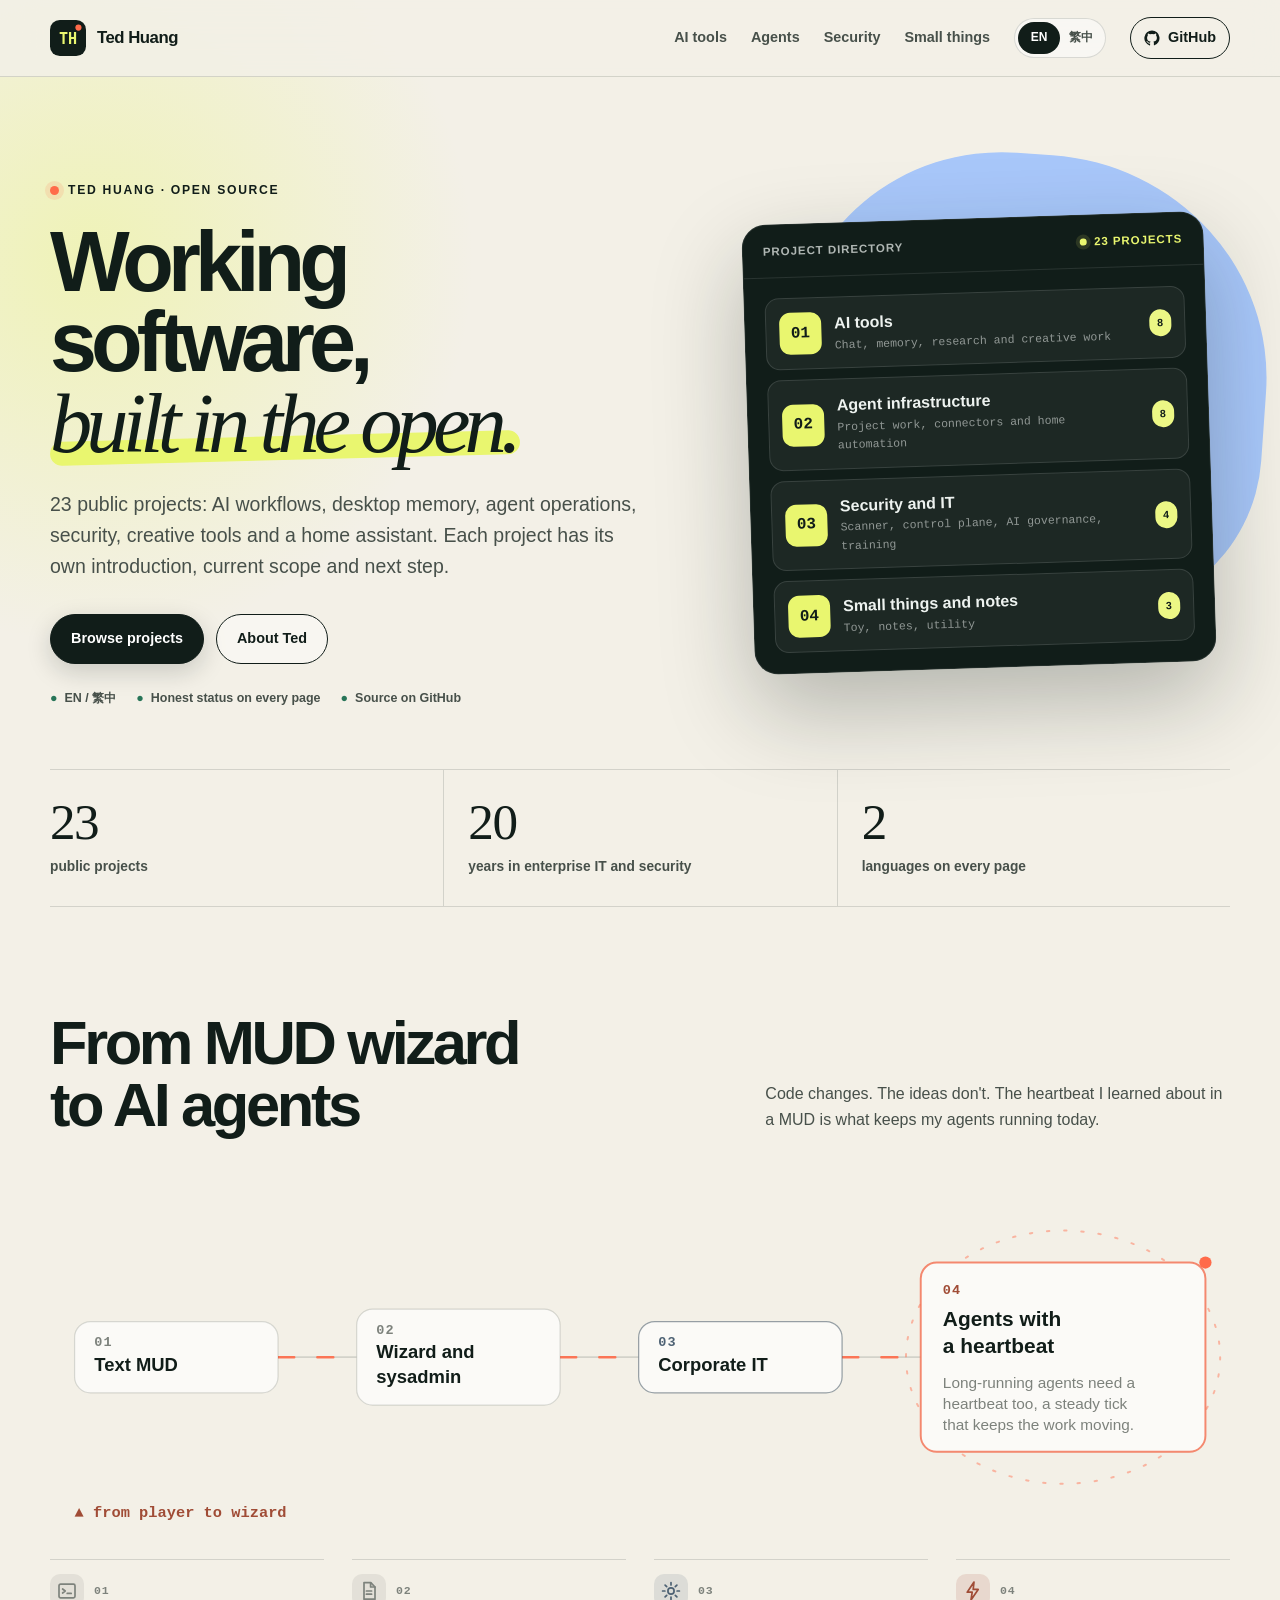
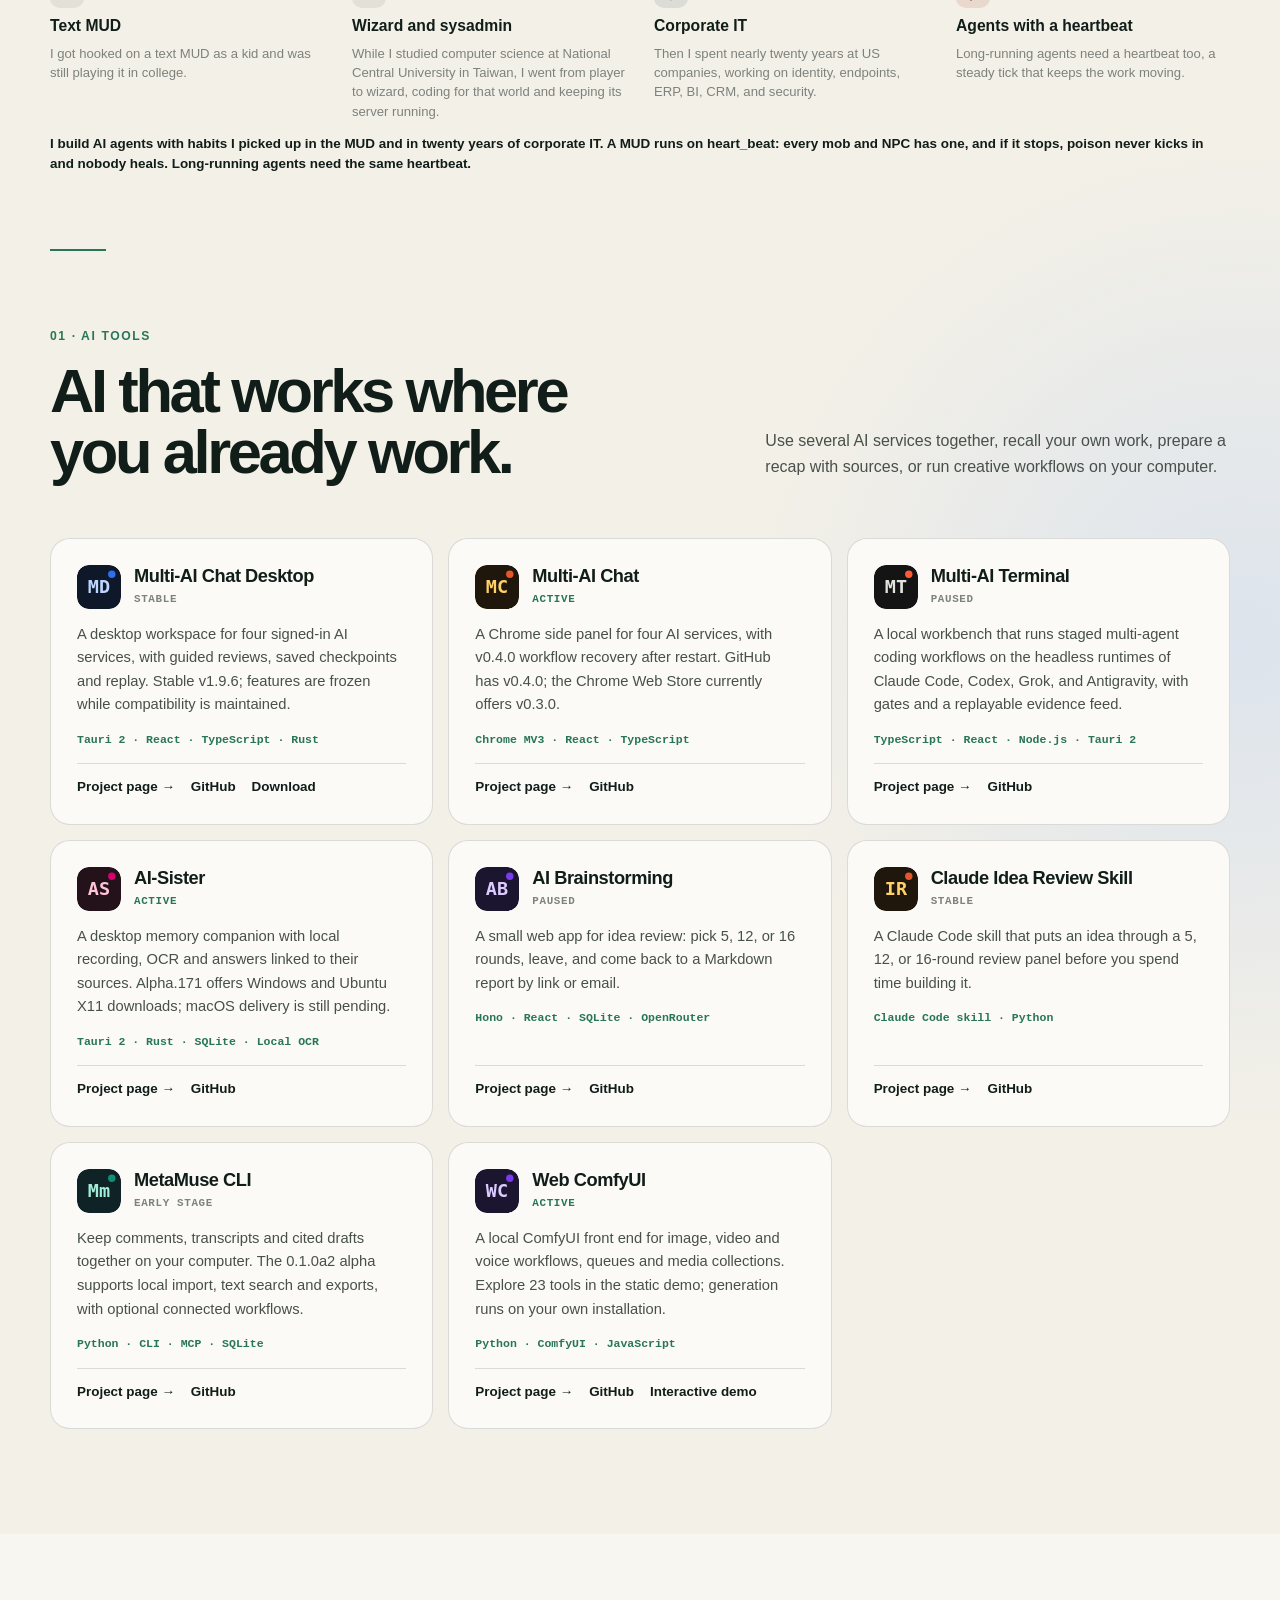
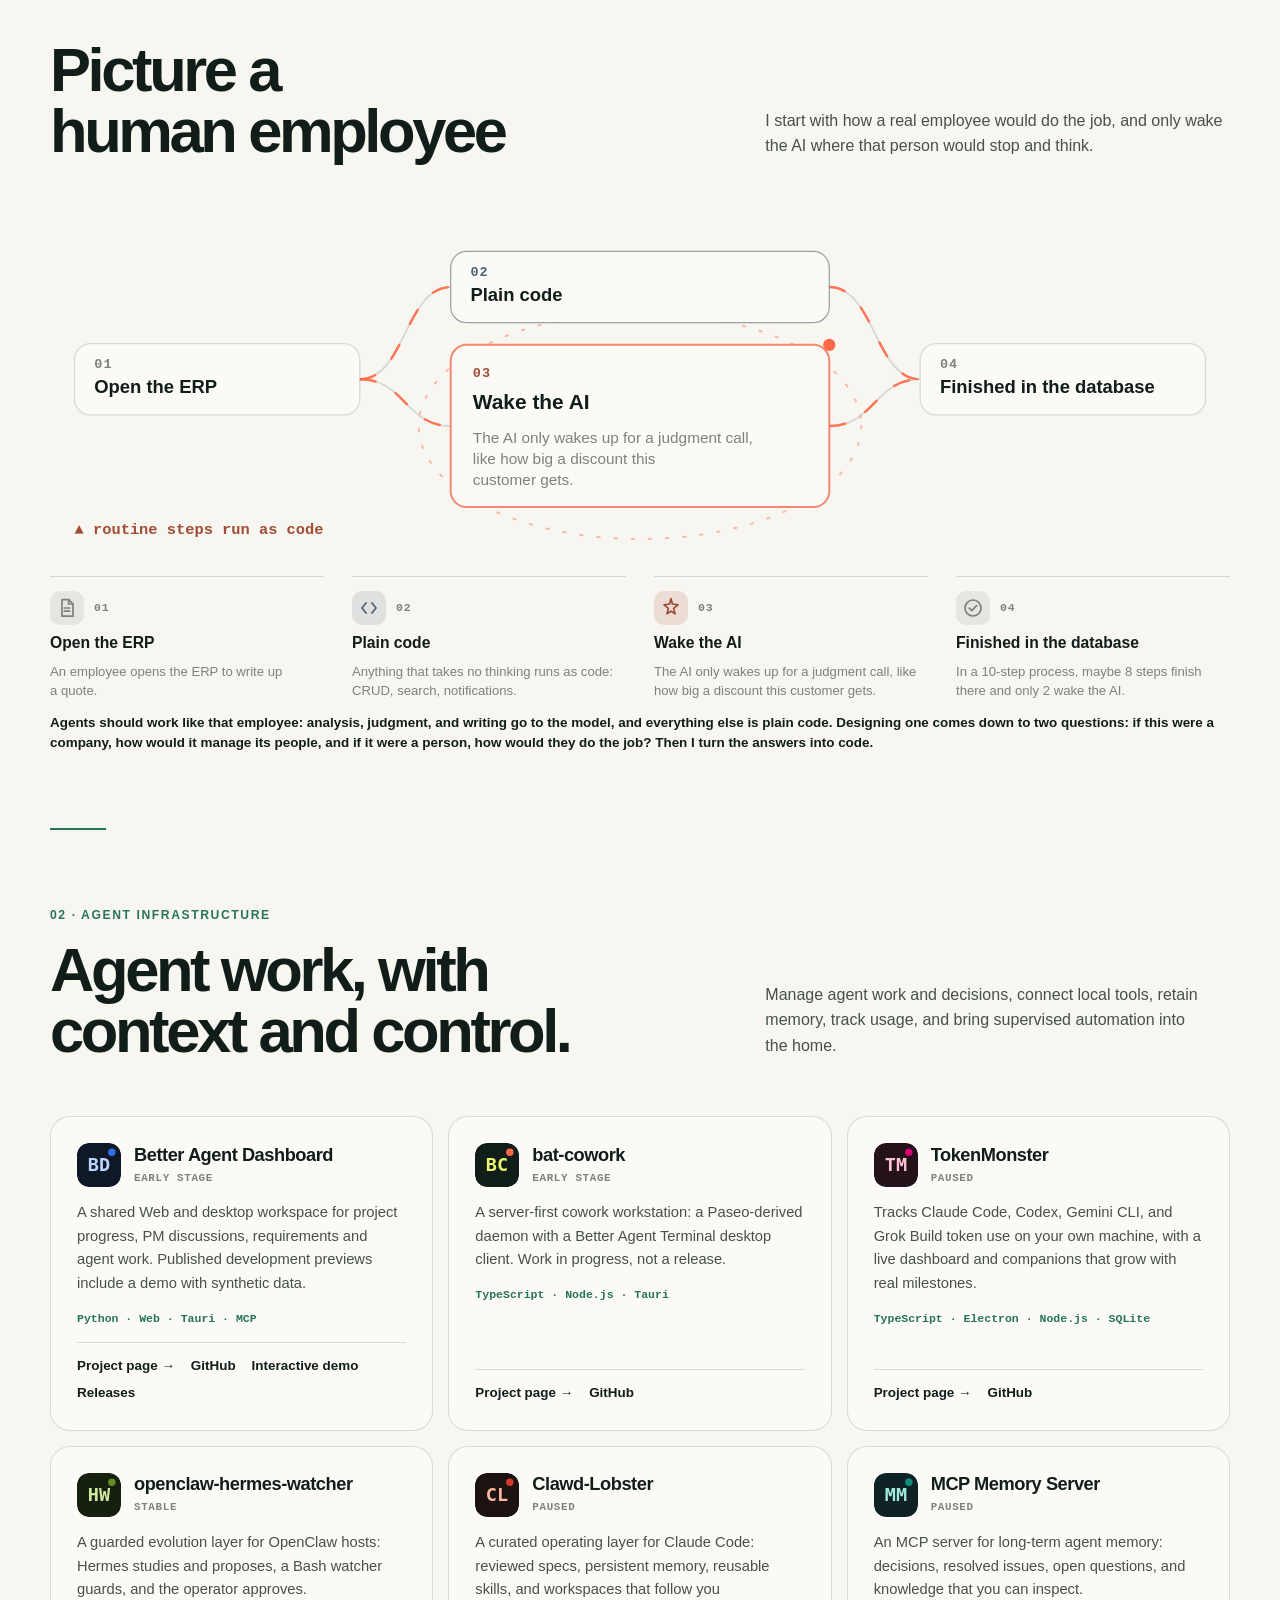
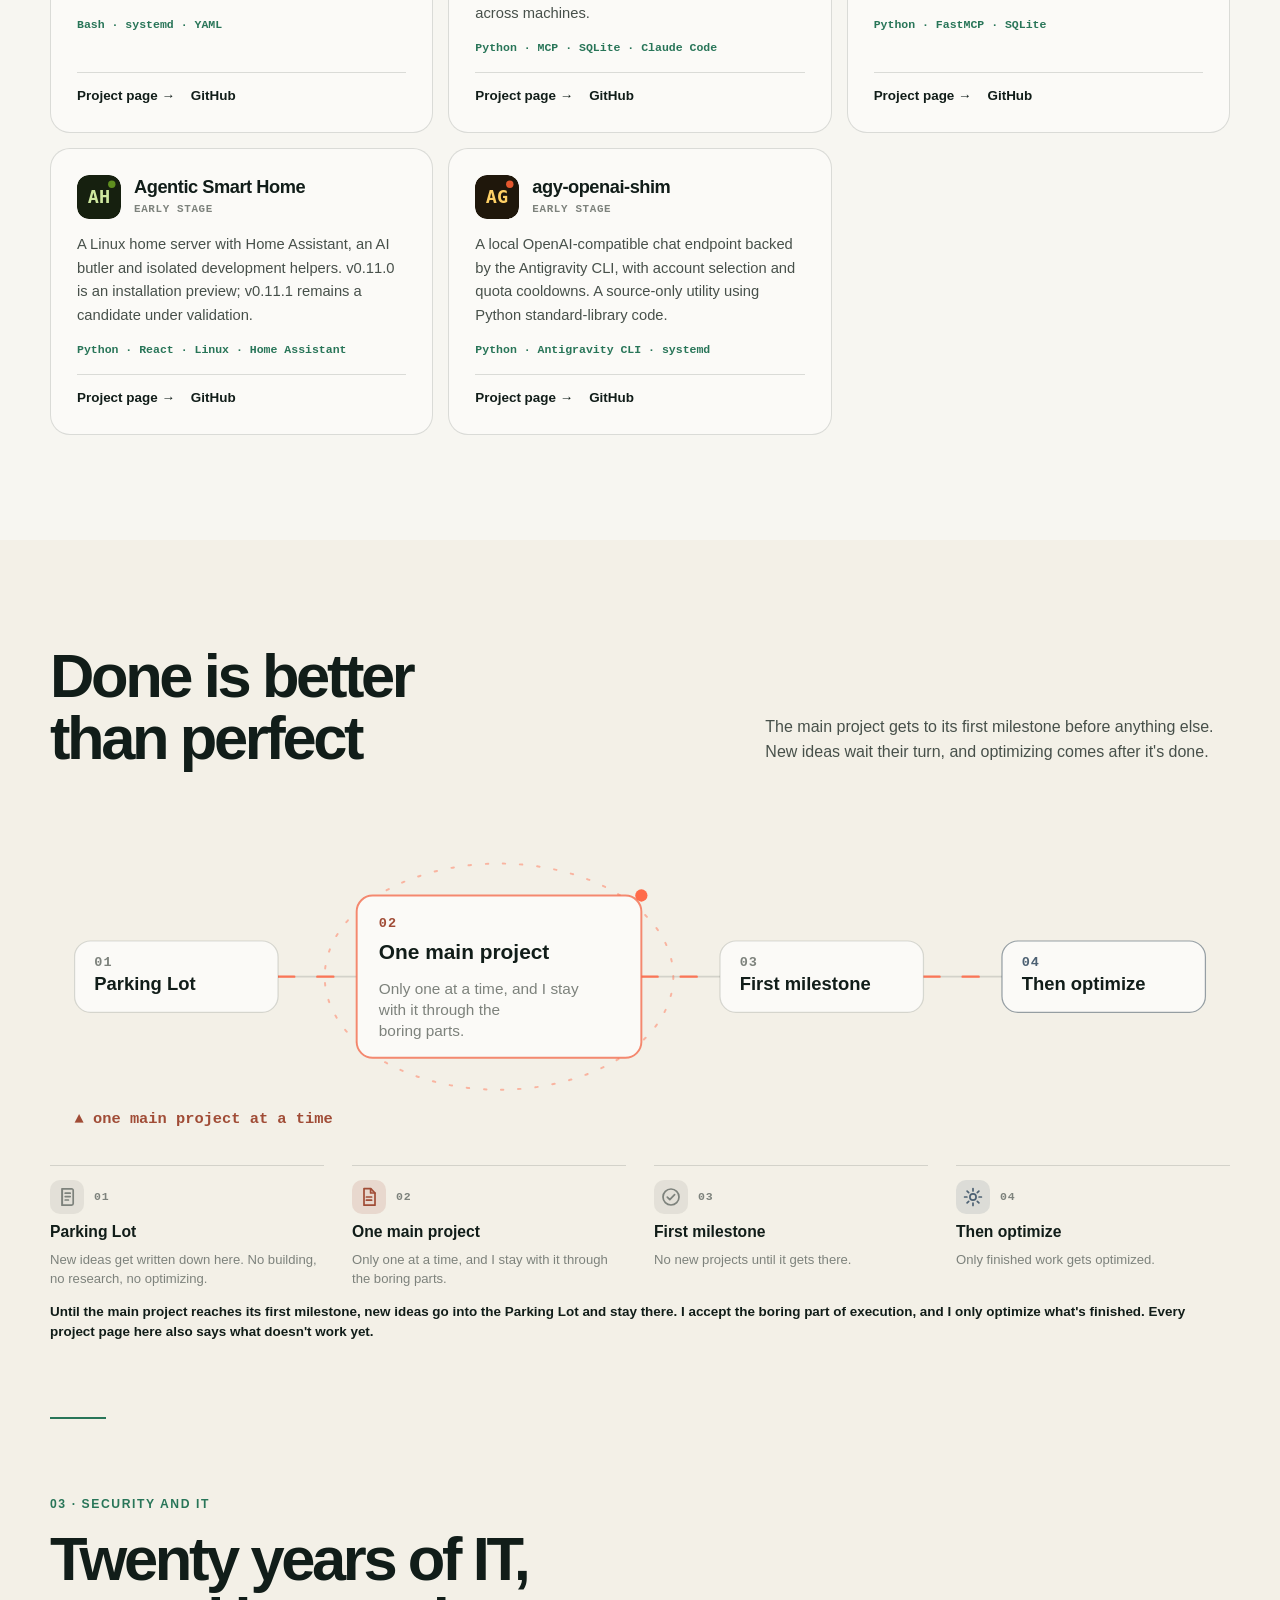
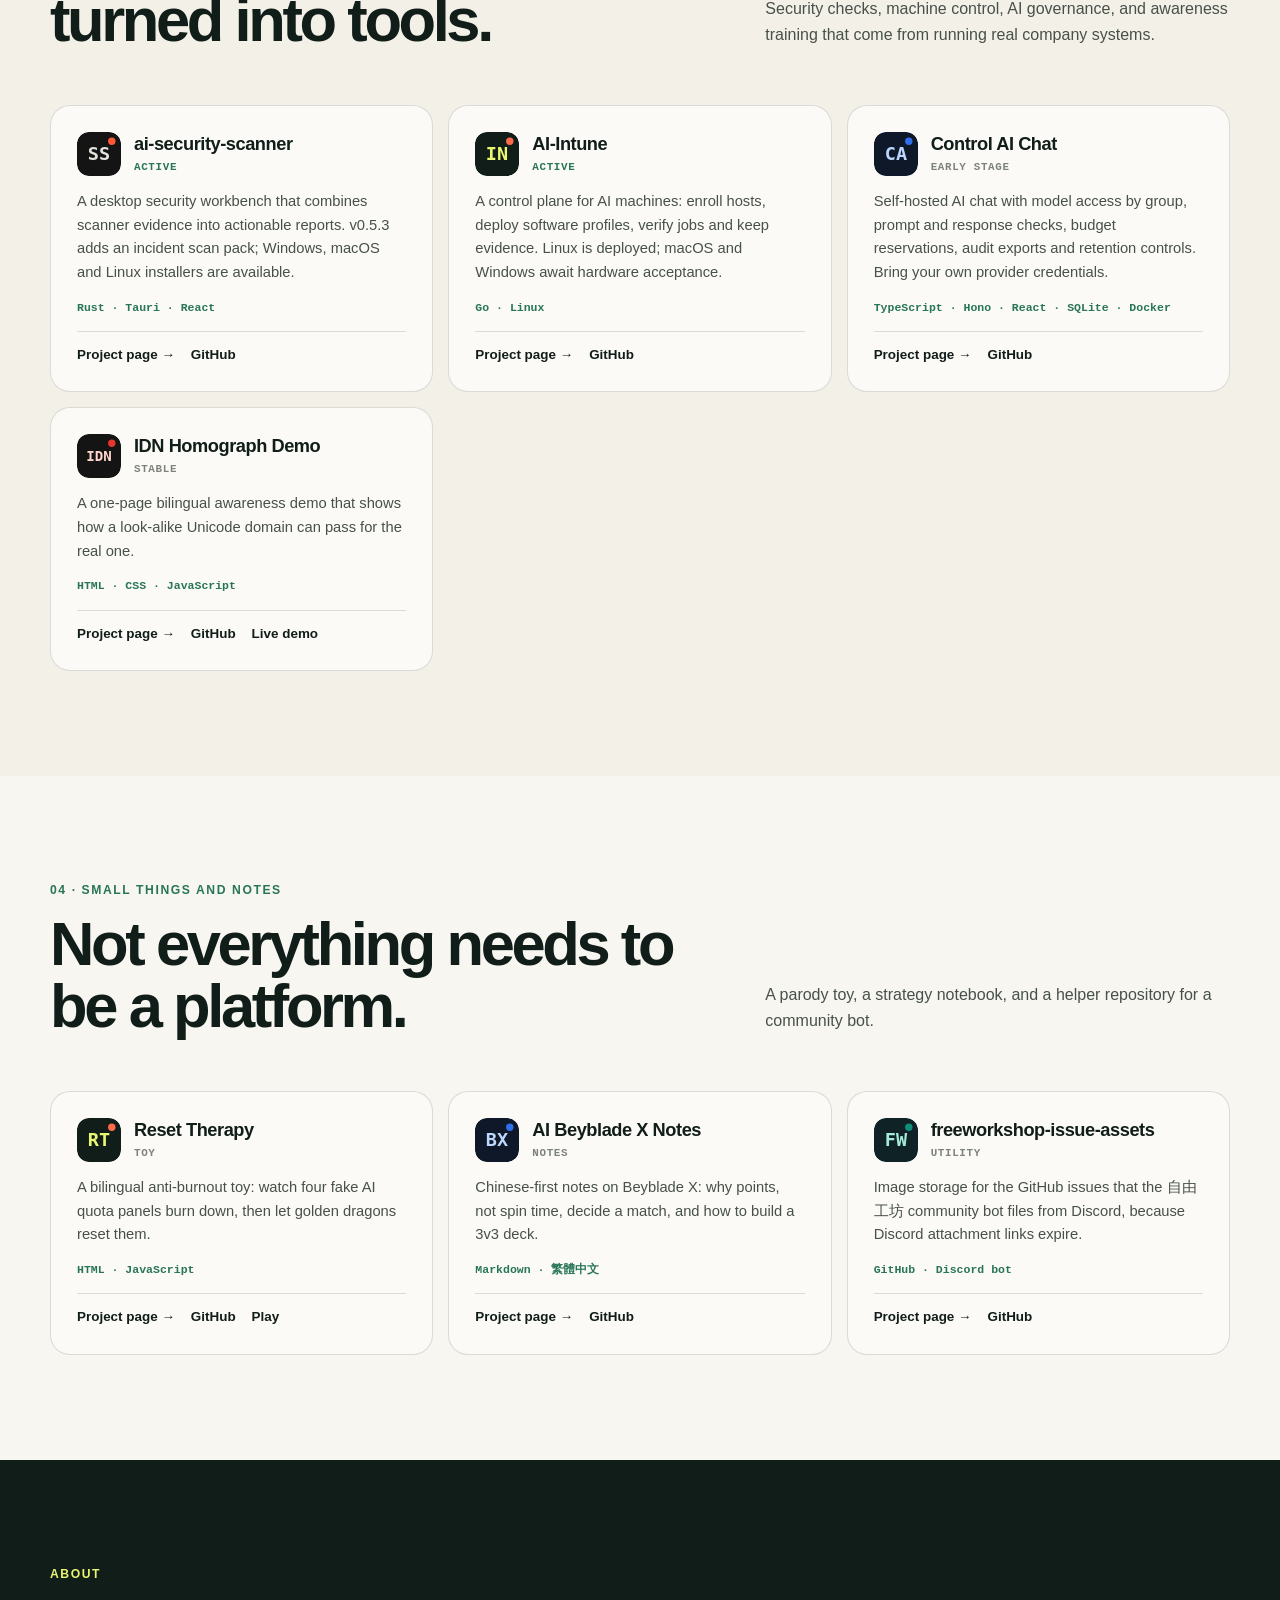
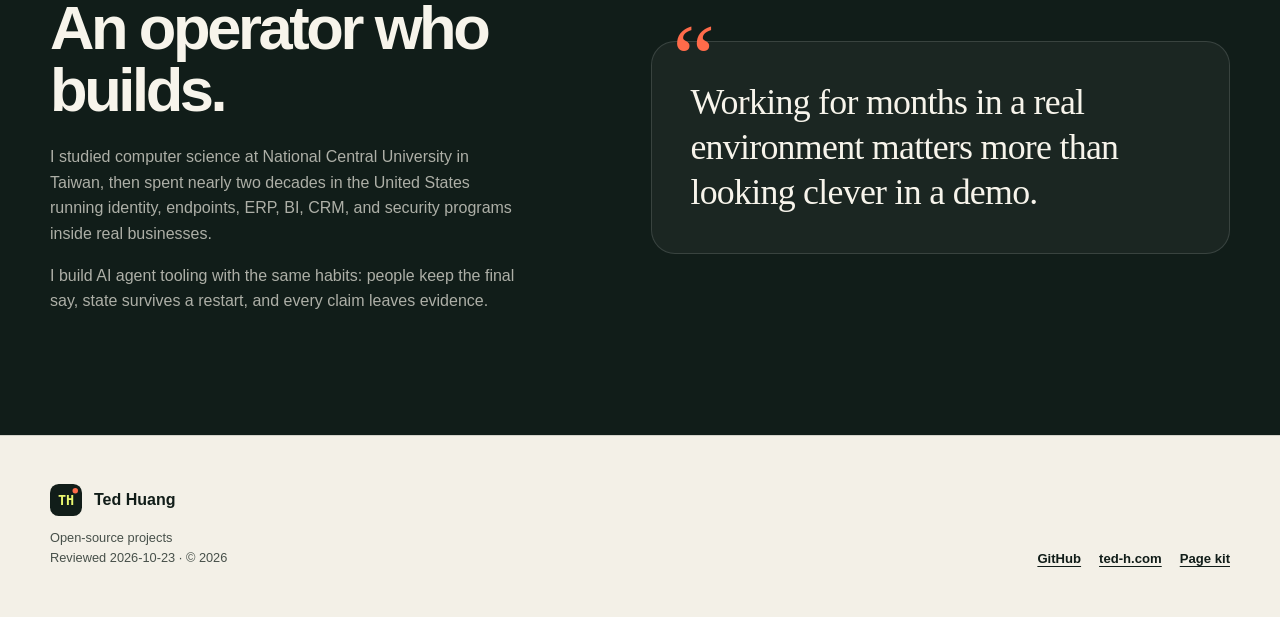
==== commit f532b43c: "Sync public hub from TED-H-com/ted-h-com.github.io@02fd0fcc4bafa49b039ac9d75f85257fe0520c5e" ====
--- a/site/index.html
+++ b/site/index.html
@@ -1,20 +1,20 @@
 <!doctype html>
 <!-- Generated from hub.json by kit/render_hub.py. Edit hub.json, then re-render. -->
-<html lang="en" data-lang="en" data-title-en="Ted Huang · Open-source projects" data-title-zh="Ted Huang · 開源專案" data-desc-en="19 open-source projects by Ted Huang: multi-AI tools, agent infrastructure, security, and a few small experiments. Each one has its own bilingual project page." data-desc-zh="Ted Huang 的 19 個開源專案：多 AI 工具、agent 基礎建設、資安，還有幾個小實驗。每個專案都有自己的中英雙語介紹頁。">
+<html lang="en" data-lang="en" data-title-en="Ted Huang · Open-source projects" data-title-zh="Ted Huang · 開源專案" data-desc-en="23 public projects by Ted Huang: AI workflows, agent operations, security, creative tools and home automation. English and Traditional Chinese introductions with current project status." data-desc-zh="Ted Huang 的 23 個公開專案：多 AI 工作流程、agent 維運、資安、創作工具與家庭自動化。中英雙語介紹，依各專案目前進度更新。">
 <head>
 <meta charset="utf-8">
 <meta name="viewport" content="width=device-width, initial-scale=1">
 <meta http-equiv="Content-Security-Policy" content="default-src 'none'; style-src 'self'; script-src 'self'; img-src 'self' data:; connect-src 'none'; base-uri 'none'; form-action 'none'">
 <meta name="theme-color" content="#111d19">
 <title>Ted Huang · Open-source projects</title>
-<meta name="description" content="19 open-source projects by Ted Huang: multi-AI tools, agent infrastructure, security, and a few small experiments. Each one has its own bilingual project page.">
+<meta name="description" content="23 public projects by Ted Huang: AI workflows, agent operations, security, creative tools and home automation. English and Traditional Chinese introductions with current project status.">
 <link rel="canonical" href="https://teddashh.github.io/">
 <link rel="alternate" hreflang="en" href="https://teddashh.github.io/">
 <link rel="alternate" hreflang="zh-Hant" href="https://teddashh.github.io/?lang=zh-TW">
 <link rel="alternate" hreflang="x-default" href="https://teddashh.github.io/">
 <meta property="og:type" content="website">
 <meta property="og:title" content="Ted Huang · Open-source projects">
-<meta property="og:description" content="19 open-source projects by Ted Huang: multi-AI tools, agent infrastructure, security, and a few small experiments. Each one has its own bilingual project page.">
+<meta property="og:description" content="23 public projects by Ted Huang: AI workflows, agent operations, security, creative tools and home automation. English and Traditional Chinese introductions with current project status.">
 <meta property="og:url" content="https://teddashh.github.io/">
 <meta name="twitter:card" content="summary">
 <link rel="icon" href="favicon.svg" type="image/svg+xml">
@@ -23,7 +23,7 @@
 <script src="app.js" defer></script>
 <link rel="stylesheet" href="flow.css">
 <script src="flow.js" defer></script>
-<script type="application/ld+json">{"@context": "https://schema.org", "@type": "CollectionPage", "name": "Ted Huang · Open-source projects", "url": "https://teddashh.github.io/", "description": "19 open-source projects by Ted Huang: multi-AI tools, agent infrastructure, security, and a few small experiments. Each one has its own bilingual project page.", "author": {"@type": "Person", "name": "Ted Huang", "url": "https://www.ted-h.com"}, "hasPart": [{"@type": "SoftwareSourceCode", "name": "Multi-AI Chat Desktop", "url": "https://ted-h-com.github.io/multi-ai-chat-desktop/", "codeRepository": "https://github.com/TED-H-com/multi-ai-chat-desktop"}, {"@type": "SoftwareSourceCode", "name": "Multi-AI Chat", "url": "https://ted-h-com.github.io/multi-ai-chat/", "codeRepository": "https://github.com/TED-H-com/multi-ai-chat"}, {"@type": "SoftwareSourceCode", "name": "Multi-AI Terminal", "url": "https://ted-h-com.github.io/multi-ai-terminal/", "codeRepository": "https://github.com/TED-H-com/multi-ai-terminal"}, {"@type": "SoftwareSourceCode", "name": "AI-Sister", "url": "https://ted-h-com.github.io/AI-Sister/", "codeRepository": "https://github.com/TED-H-com/AI-Sister"}, {"@type": "SoftwareSourceCode", "name": "AI Brainstorming", "url": "https://ted-h-com.github.io/ai-brainstorming/", "codeRepository": "https://github.com/TED-H-com/ai-brainstorming"}, {"@type": "SoftwareSourceCode", "name": "Claude Idea Review Skill", "url": "https://ted-h-com.github.io/claude-idea-review-skill/", "codeRepository": "https://github.com/TED-H-com/claude-idea-review-skill"}, {"@type": "SoftwareSourceCode", "name": "bat-agent-connector", "url": "https://ted-h-com.github.io/bat-agent-connector/", "codeRepository": "https://github.com/TED-H-com/bat-agent-connector"}, {"@type": "SoftwareSourceCode", "name": "bat-cowork", "url": "https://ted-h-com.github.io/bat-cowork/", "codeRepository": "https://github.com/TED-H-com/bat-cowork"}, {"@type": "SoftwareSourceCode", "name": "TokenMonster", "url": "https://ted-h-com.github.io/TokenMonster/", "codeRepository": "https://github.com/TED-H-com/TokenMonster"}, {"@type": "SoftwareSourceCode", "name": "openclaw-hermes-watcher", "url": "https://ted-h-com.github.io/openclaw-hermes-watcher/", "codeRepository": "https://github.com/TED-H-com/openclaw-hermes-watcher"}, {"@type": "SoftwareSourceCode", "name": "Clawd-Lobster", "url": "https://ted-h-com.github.io/clawd-lobster/", "codeRepository": "https://github.com/TED-H-com/clawd-lobster"}, {"@type": "SoftwareSourceCode", "name": "MCP Memory Server", "url": "https://ted-h-com.github.io/mcp-memory-server/", "codeRepository": "https://github.com/TED-H-com/mcp-memory-server"}, {"@type": "SoftwareSourceCode", "name": "ai-security-scanner", "url": "https://ted-h-com.github.io/ai-security-scanner/", "codeRepository": "https://github.com/TED-H-com/ai-security-scanner"}, {"@type": "SoftwareSourceCode", "name": "AI-Intune", "url": "https://ted-h-com.github.io/AI-Intune/", "codeRepository": "https://github.com/TED-H-com/AI-Intune"}, {"@type": "SoftwareSourceCode", "name": "Control AI Chat", "url": "https://github.com/TED-H-com/Control-AI-Chat#readme", "codeRepository": "https://github.com/TED-H-com/Control-AI-Chat"}, {"@type": "SoftwareSourceCode", "name": "IDN Homograph Demo", "url": "https://ted-h-com.github.io/idn-homograph-example/", "codeRepository": "https://github.com/TED-H-com/idn-homograph-example"}, {"@type": "SoftwareSourceCode", "name": "Reset Therapy", "url": "https://ted-h-com.github.io/reset-therapy/", "codeRepository": "https://github.com/TED-H-com/reset-therapy"}, {"@type": "SoftwareSourceCode", "name": "AI Beyblade X Notes", "url": "https://ted-h-com.github.io/zhan-dou-tuo-luo/", "codeRepository": "https://github.com/TED-H-com/zhan-dou-tuo-luo"}, {"@type": "SoftwareSourceCode", "name": "freeworkshop-issue-assets", "url": "https://teddashh.github.io/freeworkshop-issue-assets/", "codeRepository": "https://github.com/teddashh/freeworkshop-issue-assets"}]}</script>
+<script type="application/ld+json">{"@context": "https://schema.org", "@type": "CollectionPage", "name": "Ted Huang · Open-source projects", "url": "https://teddashh.github.io/", "description": "23 public projects by Ted Huang: AI workflows, agent operations, security, creative tools and home automation. English and Traditional Chinese introductions with current project status.", "author": {"@type": "Person", "name": "Ted Huang", "url": "https://www.ted-h.com"}, "hasPart": [{"@type": "SoftwareSourceCode", "name": "Multi-AI Chat Desktop", "url": "https://ted-h-com.github.io/multi-ai-chat-desktop/", "codeRepository": "https://github.com/TED-H-com/multi-ai-chat-desktop"}, {"@type": "SoftwareSourceCode", "name": "Multi-AI Chat", "url": "https://ted-h-com.github.io/multi-ai-chat/", "codeRepository": "https://github.com/TED-H-com/multi-ai-chat"}, {"@type": "SoftwareSourceCode", "name": "Multi-AI Terminal", "url": "https://ted-h-com.github.io/multi-ai-terminal/", "codeRepository": "https://github.com/TED-H-com/multi-ai-terminal"}, {"@type": "SoftwareSourceCode", "name": "AI-Sister", "url": "https://ted-h-com.github.io/AI-Sister/en/", "codeRepository": "https://github.com/TED-H-com/AI-Sister"}, {"@type": "SoftwareSourceCode", "name": "AI Brainstorming", "url": "https://ted-h-com.github.io/ai-brainstorming/", "codeRepository": "https://github.com/TED-H-com/ai-brainstorming"}, {"@type": "SoftwareSourceCode", "name": "Claude Idea Review Skill", "url": "https://ted-h-com.github.io/claude-idea-review-skill/", "codeRepository": "https://github.com/TED-H-com/claude-idea-review-skill"}, {"@type": "SoftwareSourceCode", "name": "MetaMuse CLI", "url": "https://ted-h-com.github.io/metamuse-cli/", "codeRepository": "https://github.com/TED-H-com/metamuse-cli"}, {"@type": "SoftwareSourceCode", "name": "Web ComfyUI", "url": "https://ted-h-com.github.io/Web_Comfyui/?lang=en", "codeRepository": "https://github.com/TED-H-com/Web_Comfyui"}, {"@type": "SoftwareSourceCode", "name": "Better Agent Dashboard", "url": "https://ted-h-com.github.io/bat-agent-connector/", "codeRepository": "https://github.com/TED-H-com/bat-agent-connector"}, {"@type": "SoftwareSourceCode", "name": "bat-cowork", "url": "https://ted-h-com.github.io/bat-cowork/", "codeRepository": "https://github.com/TED-H-com/bat-cowork"}, {"@type": "SoftwareSourceCode", "name": "TokenMonster", "url": "https://ted-h-com.github.io/TokenMonster/", "codeRepository": "https://github.com/TED-H-com/TokenMonster"}, {"@type": "SoftwareSourceCode", "name": "openclaw-hermes-watcher", "url": "https://ted-h-com.github.io/openclaw-hermes-watcher/", "codeRepository": "https://github.com/TED-H-com/openclaw-hermes-watcher"}, {"@type": "SoftwareSourceCode", "name": "Clawd-Lobster", "url": "https://ted-h-com.github.io/clawd-lobster/", "codeRepository": "https://github.com/TED-H-com/clawd-lobster"}, {"@type": "SoftwareSourceCode", "name": "MCP Memory Server", "url": "https://ted-h-com.github.io/mcp-memory-server/", "codeRepository": "https://github.com/TED-H-com/mcp-memory-server"}, {"@type": "SoftwareSourceCode", "name": "Agentic Smart Home", "url": "https://ted-h-com.github.io/agentic-smart-home/", "codeRepository": "https://github.com/TED-H-com/agentic-smart-home"}, {"@type": "SoftwareSourceCode", "name": "agy-openai-shim", "url": "https://ted-h-com.github.io/agy-openai-shim/", "codeRepository": "https://github.com/TED-H-com/agy-openai-shim"}, {"@type": "SoftwareSourceCode", "name": "ai-security-scanner", "url": "https://ted-h-com.github.io/ai-security-scanner/", "codeRepository": "https://github.com/TED-H-com/ai-security-scanner"}, {"@type": "SoftwareSourceCode", "name": "AI-Intune", "url": "https://ted-h-com.github.io/AI-Intune/", "codeRepository": "https://github.com/TED-H-com/AI-Intune"}, {"@type": "SoftwareSourceCode", "name": "Control AI Chat", "url": "https://ted-h-com.github.io/Control-AI-Chat/", "codeRepository": "https://github.com/TED-H-com/Control-AI-Chat"}, {"@type": "SoftwareSourceCode", "name": "IDN Homograph Demo", "url": "https://ted-h-com.github.io/idn-homograph-example/", "codeRepository": "https://github.com/TED-H-com/idn-homograph-example"}, {"@type": "SoftwareSourceCode", "name": "Reset Therapy", "url": "https://ted-h-com.github.io/reset-therapy/", "codeRepository": "https://github.com/TED-H-com/reset-therapy"}, {"@type": "SoftwareSourceCode", "name": "AI Beyblade X Notes", "url": "https://ted-h-com.github.io/zhan-dou-tuo-luo/", "codeRepository": "https://github.com/TED-H-com/zhan-dou-tuo-luo"}, {"@type": "SoftwareSourceCode", "name": "freeworkshop-issue-assets", "url": "https://teddashh.github.io/freeworkshop-issue-assets/", "codeRepository": "https://github.com/teddashh/freeworkshop-issue-assets"}]}</script>
 </head>
 <body>
 <a class="skip-link" href="#main"><span class="lang-en">Skip to content</span><span class="lang-zh" lang="zh-Hant">跳到主要內容</span></a>
@@ -37,18 +37,18 @@
 </nav>
 </div></header>
 <main id="main">
-<section class="hero" id="top"><div class="hero-copy"><div class="eyebrow"><span class="lang-en">Ted Huang · Open source</span><span class="lang-zh" lang="zh-Hant">Ted Huang · 開源作品</span></div><h1 class="lang-en">Working software, <em>built in the open.</em></h1><h1 class="lang-zh" lang="zh-Hant">能用的軟體，<em>公開打造。</em></h1><p class="lang-en">19 public projects from an engineer with twenty years in IT and security who now builds AI agent tooling. Each one has its own page in English and Traditional Chinese, and every page says what doesn&#x27;t work yet.</p><p class="lang-zh" lang="zh-Hant">19 個公開專案，來自一個做了二十年 IT 與資安、現在專心打造 AI agent 工具的工程師。每個專案都有自己的中英雙語介紹頁，也寫明還做不到的地方。</p><div class="button-row"><a class="button button-primary" href="#ai-tools"><span class="lang-en">Browse projects</span><span class="lang-zh" lang="zh-Hant">瀏覽專案</span></a><a class="button button-secondary" href="https://www.ted-h.com"><span class="lang-en">About Ted</span><span class="lang-zh" lang="zh-Hant">關於 Ted</span></a></div><div class="hero-notes"><span>EN / 繁中</span><span class="lang-en">Honest status on every page</span><span class="lang-zh" lang="zh-Hant">每頁都寫明目前狀態</span><span class="lang-en">Source on GitHub</span><span class="lang-zh" lang="zh-Hant">原始碼都在 GitHub</span></div></div><div class="visual-wrap"><div class="panel"><div class="panel-top"><span><span class="lang-en">Project directory</span><span class="lang-zh" lang="zh-Hant">專案目錄</span></span><span class="live-dot"><span class="lang-en">19 projects</span><span class="lang-zh" lang="zh-Hant">19 個專案</span></span></div><div class="stack"><div class="stack-card"><span class="stack-icon">01</span><span><strong class="lang-en">AI tools</strong><strong class="lang-zh" lang="zh-Hant">AI 工具</strong><small><span class="lang-en">Multi-model chat, review, memory</span><span class="lang-zh" lang="zh-Hant">多模型對話、審查、記憶</span></small></span><span class="stack-status">6</span></div><div class="stack-card"><span class="stack-icon">02</span><span><strong class="lang-en">Agent infrastructure</strong><strong class="lang-zh" lang="zh-Hant">Agent 基礎建設</strong><small><span class="lang-en">Connectors, guardrails, memory</span><span class="lang-zh" lang="zh-Hant">連接器、護欄、記憶</span></small></span><span class="stack-status">6</span></div><div class="stack-card"><span class="stack-icon">03</span><span><strong class="lang-en">Security and IT</strong><strong class="lang-zh" lang="zh-Hant">資安與 IT</strong><small><span class="lang-en">Scanner, control plane, AI governance, training</span><span class="lang-zh" lang="zh-Hant">掃描、控制平面、AI 治理、教材</span></small></span><span class="stack-status">4</span></div><div class="stack-card"><span class="stack-icon">04</span><span><strong class="lang-en">Small things and notes</strong><strong class="lang-zh" lang="zh-Hant">小作品與筆記</strong><small><span class="lang-en">Toy, notes, utility</span><span class="lang-zh" lang="zh-Hant">玩具、筆記、工具倉庫</span></small></span><span class="stack-status">3</span></div></div></div></div></section>
-<div class="stats n3"><div class="stat"><span class="stat-value">19</span><span class="stat-label"><span class="lang-en">public projects</span><span class="lang-zh" lang="zh-Hant">個公開專案</span></span></div><div class="stat"><span class="stat-value">20</span><span class="stat-label"><span class="lang-en">years in enterprise IT and security</span><span class="lang-zh" lang="zh-Hant">年企業 IT 與資安經驗</span></span></div><div class="stat"><span class="stat-value">2</span><span class="stat-label"><span class="lang-en">languages on every page</span><span class="lang-zh" lang="zh-Hant">種語言，每一頁都有</span></span></div></div>
-<section><div class="section group-flow" id="mud-to-agents"><div class="section-heading "><div><h2 class="lang-en">From MUD wizard to AI agents</h2><h2 class="lang-zh" lang="zh-Hant">從 MUD 巫師到 agent</h2></div><p class="lang-en">Code changes. The ideas don&#x27;t. The heartbeat I learned about in a MUD is what keeps my agents running today.</p><p class="lang-zh" lang="zh-Hant">Code 怎麼變，觀念都不會變。<br>我在 MUD 學到的心跳，現在用在 agent 上。</p></div><figure class="fd lang-en" data-fd="{&quot;columns&quot;:[[0],[1],[2],[3]],&quot;core&quot;:3}"><ol class="fd-legend"><li class="fd-node" data-step="0" data-tone="neutral" data-icon="terminal"><span class="fd-head"><span class="fd-chip"></span><span class="fd-step" aria-hidden="true">01</span></span><p class="fd-title">Text MUD</p><p class="fd-note">I got hooked on a text MUD as a kid and was still playing it in college.</p><span class="fd-link" aria-hidden="true"></span></li><li class="fd-node" data-step="1" data-tone="neutral" data-icon="doc"><span class="fd-head"><span class="fd-chip"></span><span class="fd-step" aria-hidden="true">02</span></span><p class="fd-title">Wizard and sysadmin</p><p class="fd-note">While I studied computer science at National Central University in Taiwan, I went from player to wizard, coding for that world and keeping its server running.</p><span class="fd-link" aria-hidden="true"></span></li><li class="fd-node" data-step="2" data-tone="info" data-icon="gear"><span class="fd-head"><span class="fd-chip"></span><span class="fd-step" aria-hidden="true">03</span></span><p class="fd-title">Corporate IT</p><p class="fd-note">Then I spent nearly twenty years at US companies, working on identity, endpoints, ERP, BI, CRM, and security.</p><span class="fd-link" aria-hidden="true"></span></li><li class="fd-node" data-step="3" data-tone="accent" data-icon="bolt"><span class="fd-head"><span class="fd-chip"></span><span class="fd-step" aria-hidden="true">04</span></span><p class="fd-title">Agents with a heartbeat</p><p class="fd-note">Long-running agents need a heartbeat too, a steady tick that keeps the work moving.</p></li></ol><ul class="fd-ticks"><li>from player to wizard</li><li>then corporate IT</li><li>agents need a heartbeat too</li></ul><figcaption>I build AI agents with habits I picked up in the MUD and in twenty years of corporate IT. A MUD runs on heart_beat: every mob and NPC has one, and if it stops, poison never kicks in and nobody heals. Long-running agents need the same heartbeat.</figcaption></figure><figure class="fd lang-zh" lang="zh-Hant" data-fd="{&quot;columns&quot;:[[0],[1],[2],[3]],&quot;core&quot;:3}"><ol class="fd-legend"><li class="fd-node" data-step="0" data-tone="neutral" data-icon="terminal"><span class="fd-head"><span class="fd-chip"></span><span class="fd-step" aria-hidden="true">01</span></span><p class="fd-title">文字 MUD</p><p class="fd-note">我從小迷上一個文字 MUD，一路玩到大學。</p><span class="fd-link" aria-hidden="true"></span></li><li class="fd-node" data-step="1" data-tone="neutral" data-icon="doc"><span class="fd-head"><span class="fd-chip"></span><span class="fd-step" aria-hidden="true">02</span></span><p class="fd-title">大學當巫師</p><p class="fd-note">在中央大學念資工時，我從玩家變成巫師，<br>幫那個世界寫程式，也顧它的主機。</p><span class="fd-link" aria-hidden="true"></span></li><li class="fd-node" data-step="2" data-tone="info" data-icon="gear"><span class="fd-head"><span class="fd-chip"></span><span class="fd-step" aria-hidden="true">03</span></span><p class="fd-title">企業系統</p><p class="fd-note">之後在美國將近二十年，<br>在企業裡做身分管理、端點、<br>ERP、BI、CRM 和資安。</p><span class="fd-link" aria-hidden="true"></span></li><li class="fd-node" data-step="3" data-tone="accent" data-icon="bolt"><span class="fd-head"><span class="fd-chip"></span><span class="fd-step" aria-hidden="true">04</span></span><p class="fd-title">同樣的心跳</p><p class="fd-note">長時間跑的 agent 也要有心跳，<br>事情才會一直往前走。</p></li></ol><ul class="fd-ticks"><li>玩 MUD，後來當巫師</li><li>之後做企業系統</li><li>agent 也要有心跳</li></ul><figcaption>我小時候迷上一個文字 MUD，一路玩到大學。在中央大學念資工時，我從玩家變成巫師，幫那個世界寫程式，也顧它的主機。之後在美國將近二十年，在企業裡做身分管理、端點、ERP、BI、CRM 和資安。現在我用同樣的習慣做 AI agent 工具。heart_beat 是 MUD 最基本的概念，每一個 mob、每一個 NPC 都有心跳，世界靠心跳在流動。心跳沒在跑，毒不會發作，也不會回血。<br>長時間跑的 agent，也需要同樣的心跳。</figcaption></figure><hr class="group-rule"></div><div class="section group" id="ai-tools"><div class="section-heading "><div><div class="section-kicker"><span class="lang-en">01 · AI tools</span><span class="lang-zh" lang="zh-Hant">01 · AI 工具</span></div><h2 class="lang-en">AI that works where you already work.</h2><h2 class="lang-zh" lang="zh-Hant">在你熟悉的工具裡用 AI。</h2></div><p class="lang-en">Ask ChatGPT, Claude, Gemini, and Grok together and let them check each other, from the desktop, the browser, the terminal, or Claude Code. Plus a companion that remembers your day on your own machine.</p><p class="lang-zh" lang="zh-Hant">讓 ChatGPT、Claude、Gemini、Grok 一起回答、互相檢查，桌面、瀏覽器、終端機或 Claude Code 裡都能用。另外還有一個在你自己電腦上記住一整天的陪伴 app。</p></div><div class="project-grid"><article class="project-card" id="p-multi-ai-chat-desktop"><div class="project-head"><img src="tiles/multi-ai-chat-desktop.svg" alt="" width="44" height="44"><div><h3><a class="lang-en" href="https://ted-h-com.github.io/multi-ai-chat-desktop/">Multi-AI Chat Desktop</a><a class="lang-zh" lang="zh-Hant" href="https://ted-h-com.github.io/multi-ai-chat-desktop/?lang=zh-TW">Multi-AI Chat Desktop</a></h3><span class="lang-en project-status is-active">Active</span><span class="lang-zh project-status is-active" lang="zh-Hant">持續開發</span></div></div><p class="lang-en">A portable desktop app that drives your logged-in ChatGPT, Claude, Gemini, and Grok side by side through guided workflows. No API keys.</p><p class="lang-zh" lang="zh-Hant">可攜式桌面 app，用引導式流程同時操作你已登入的 ChatGPT、Claude、Gemini、Grok，不需要 API key。</p><div class="project-stack">Tauri 2 · React · TypeScript · Rust</div><div class="project-links"><a class="lang-en" href="https://ted-h-com.github.io/multi-ai-chat-desktop/">Project page →</a><a class="lang-zh" lang="zh-Hant" href="https://ted-h-com.github.io/multi-ai-chat-desktop/?lang=zh-TW">專案介紹 →</a><a href="https://github.com/TED-H-com/multi-ai-chat-desktop">GitHub</a><a href="https://github.com/TED-H-com/multi-ai-chat-desktop/releases/latest"><span class="lang-en">Download</span><span class="lang-zh" lang="zh-Hant">下載</span></a></div></article><article class="project-card" id="p-multi-ai-chat"><div class="project-head"><img src="tiles/multi-ai-chat.svg" alt="" width="44" height="44"><div><h3><a class="lang-en" href="https://ted-h-com.github.io/multi-ai-chat/">Multi-AI Chat</a><a class="lang-zh" lang="zh-Hant" href="https://ted-h-com.github.io/multi-ai-chat/?lang=zh-TW">Multi-AI Chat</a></h3><span class="lang-en project-status is-active">Active</span><span class="lang-zh project-status is-active" lang="zh-Hant">持續開發</span></div></div><p class="lang-en">A Chrome side panel that turns the AI tabs you already have open into one multi-model workflow.</p><p class="lang-zh" lang="zh-Hant">Chrome 側邊面板，把你已經開著的 AI 分頁串成一條多模型工作流程。</p><div class="project-stack">Chrome MV3 · React · TypeScript</div><div class="project-links"><a class="lang-en" href="https://ted-h-com.github.io/multi-ai-chat/">Project page →</a><a class="lang-zh" lang="zh-Hant" href="https://ted-h-com.github.io/multi-ai-chat/?lang=zh-TW">專案介紹 →</a><a href="https://github.com/TED-H-com/multi-ai-chat">GitHub</a></div></article><article class="project-card" id="p-multi-ai-terminal"><div class="project-head"><img src="tiles/multi-ai-terminal.svg" alt="" width="44" height="44"><div><h3><a class="lang-en" href="https://ted-h-com.github.io/multi-ai-terminal/">Multi-AI Terminal</a><a class="lang-zh" lang="zh-Hant" href="https://ted-h-com.github.io/multi-ai-terminal/?lang=zh-TW">Multi-AI Terminal</a></h3><span class="lang-en project-status">Paused</span><span class="lang-zh project-status" lang="zh-Hant">暫停開發</span></div></div><p class="lang-en">A local workbench that runs staged multi-agent coding workflows on the headless runtimes of Claude Code, Codex, Grok, and Antigravity, with gates and a replayable evidence feed.</p><p class="lang-zh" lang="zh-Hant">本機工作台，在 Claude Code、Codex、Grok、Antigravity 的 headless runtime 上跑分階段的多 agent 工作流程，有關卡，也有可重播的證據紀錄。</p><div class="project-stack">TypeScript · React · Node.js · Tauri 2</div><div class="project-links"><a class="lang-en" href="https://ted-h-com.github.io/multi-ai-terminal/">Project page →</a><a class="lang-zh" lang="zh-Hant" href="https://ted-h-com.github.io/multi-ai-terminal/?lang=zh-TW">專案介紹 →</a><a href="https://github.com/TED-H-com/multi-ai-terminal">GitHub</a></div></article><article class="project-card" id="p-ai-sister"><div class="project-head"><img src="tiles/AI-Sister.svg" alt="" width="44" height="44"><div><h3><a class="lang-en" href="https://ted-h-com.github.io/AI-Sister/">AI-Sister</a><a class="lang-zh" lang="zh-Hant" href="https://ted-h-com.github.io/AI-Sister/?lang=zh-TW">AI-Sister</a></h3><span class="lang-en project-status is-active">Active</span><span class="lang-zh project-status is-active" lang="zh-Hant">持續開發</span></div></div><p class="lang-en">A local-first desktop companion that remembers what you worked on, stays quiet most of the time, and cites a source for every answer.</p><p class="lang-zh" lang="zh-Hant">本機優先的桌面陪伴：記得你做過什麼，大部分時間保持安靜，每句回答都附上出處。</p><div class="project-stack">Tauri 2 · Rust · SQLite · Windows OCR</div><div class="project-links"><a class="lang-en" href="https://ted-h-com.github.io/AI-Sister/">Project page →</a><a class="lang-zh" lang="zh-Hant" href="https://ted-h-com.github.io/AI-Sister/?lang=zh-TW">專案介紹 →</a><a href="https://github.com/TED-H-com/AI-Sister">GitHub</a></div></article><article class="project-card" id="p-ai-brainstorming"><div class="project-head"><img src="tiles/ai-brainstorming.svg" alt="" width="44" height="44"><div><h3><a class="lang-en" href="https://ted-h-com.github.io/ai-brainstorming/">AI Brainstorming</a><a class="lang-zh" lang="zh-Hant" href="https://ted-h-com.github.io/ai-brainstorming/?lang=zh-TW">AI Brainstorming</a></h3><span class="lang-en project-status">Paused</span><span class="lang-zh project-status" lang="zh-Hant">暫停開發</span></div></div><p class="lang-en">A small web app for idea review: pick 5, 12, or 16 rounds, leave, and come back to a Markdown report by link or email.</p><p class="lang-zh" lang="zh-Hant">點子審查的小型網頁 app：選 5、12 或 16 輪，先離開，之後用連結或 email 拿到 Markdown 報告。</p><div class="project-stack">Hono · React · SQLite · OpenRouter</div><div class="project-links"><a class="lang-en" href="https://ted-h-com.github.io/ai-brainstorming/">Project page →</a><a class="lang-zh" lang="zh-Hant" href="https://ted-h-com.github.io/ai-brainstorming/?lang=zh-TW">專案介紹 →</a><a href="https://github.com/TED-H-com/ai-brainstorming">GitHub</a></div></article><article class="project-card" id="p-claude-idea-review-skill"><div class="project-head"><img src="tiles/claude-idea-review-skill.svg" alt="" width="44" height="44"><div><h3><a class="lang-en" href="https://ted-h-com.github.io/claude-idea-review-skill/">Claude Idea Review Skill</a><a class="lang-zh" lang="zh-Hant" href="https://ted-h-com.github.io/claude-idea-review-skill/?lang=zh-TW">Claude Idea Review Skill</a></h3><span class="lang-en project-status">Stable</span><span class="lang-zh project-status" lang="zh-Hant">穩定</span></div></div><p class="lang-en">A Claude Code skill that puts an idea through a 5, 12, or 16-round review panel before you spend time building it.</p><p class="lang-zh" lang="zh-Hant">Claude Code skill：在你花時間動手之前，先讓點子經過 5、12 或 16 輪的審查。</p><div class="project-stack">Claude Code skill · Python</div><div class="project-links"><a class="lang-en" href="https://ted-h-com.github.io/claude-idea-review-skill/">Project page →</a><a class="lang-zh" lang="zh-Hant" href="https://ted-h-com.github.io/claude-idea-review-skill/?lang=zh-TW">專案介紹 →</a><a href="https://github.com/TED-H-com/claude-idea-review-skill">GitHub</a></div></article></div></div></section>
-<section class="tinted"><div class="section group-flow" id="human-employee"><div class="section-heading "><div><h2 class="lang-en">Picture a human employee</h2><h2 class="lang-zh" lang="zh-Hant">想像一個人類員工</h2></div><p class="lang-en">I start with how a real employee would do the job, and only wake the AI where that person would stop and think.</p><p class="lang-zh" lang="zh-Hant">先想一個真人員工會怎麼做，<br>只有他得動腦的地方才叫醒 AI。</p></div><figure class="fd lang-en" data-fd="{&quot;columns&quot;:[[0],[1,2],[3]],&quot;core&quot;:2}"><ol class="fd-legend"><li class="fd-node" data-step="0" data-tone="neutral" data-icon="doc"><span class="fd-head"><span class="fd-chip"></span><span class="fd-step" aria-hidden="true">01</span></span><p class="fd-title">Open the ERP</p><p class="fd-note">An employee opens the ERP to write up a quote.</p><span class="fd-link" aria-hidden="true"></span></li><li class="fd-node" data-step="1" data-tone="info" data-icon="code"><span class="fd-head"><span class="fd-chip"></span><span class="fd-step" aria-hidden="true">02</span></span><p class="fd-title">Plain code</p><p class="fd-note">Anything that takes no thinking runs as code: CRUD, search, notifications.</p><span class="fd-link" aria-hidden="true"></span></li><li class="fd-node" data-step="2" data-tone="accent" data-icon="spark"><span class="fd-head"><span class="fd-chip"></span><span class="fd-step" aria-hidden="true">03</span></span><p class="fd-title">Wake the AI</p><p class="fd-note">The AI only wakes up for a judgment call, like how big a discount this customer gets.</p><span class="fd-link" aria-hidden="true"></span></li><li class="fd-node" data-step="3" data-tone="neutral" data-icon="check"><span class="fd-head"><span class="fd-chip"></span><span class="fd-step" aria-hidden="true">04</span></span><p class="fd-title">Finished in the database</p><p class="fd-note">In a 10-step process, maybe 8 steps finish there and only 2 wake the AI.</p></li></ol><ul class="fd-ticks"><li>routine steps run as code</li><li>judgment calls wake the AI</li><li>maybe 8 of 10 steps are just code</li></ul><figcaption>Agents should work like that employee: analysis, judgment, and writing go to the model, and everything else is plain code. Designing one comes down to two questions: if this were a company, how would it manage its people, and if it were a person, how would they do the job? Then I turn the answers into code.</figcaption></figure><figure class="fd lang-zh" lang="zh-Hant" data-fd="{&quot;columns&quot;:[[0],[1,2],[3]],&quot;core&quot;:2}"><ol class="fd-legend"><li class="fd-node" data-step="0" data-tone="neutral" data-icon="doc"><span class="fd-head"><span class="fd-chip"></span><span class="fd-step" aria-hidden="true">01</span></span><p class="fd-title">打開 ERP</p><p class="fd-note">員工打開 ERP，要開一張報價單。</p><span class="fd-link" aria-hidden="true"></span></li><li class="fd-node" data-step="1" data-tone="info" data-icon="code"><span class="fd-head"><span class="fd-chip"></span><span class="fd-step" aria-hidden="true">02</span></span><p class="fd-title">走 code</p><p class="fd-note">不用動腦的事走 code，<br>像 CRUD、搜尋、通知。</p><span class="fd-link" aria-hidden="true"></span></li><li class="fd-node" data-step="2" data-tone="accent" data-icon="spark"><span class="fd-head"><span class="fd-chip"></span><span class="fd-step" aria-hidden="true">03</span></span><p class="fd-title">叫醒 AI</p><p class="fd-note">要動腦的才叫醒 AI，<br>像是這個客戶該給多少折扣。</p><span class="fd-link" aria-hidden="true"></span></li><li class="fd-node" data-step="3" data-tone="neutral" data-icon="check"><span class="fd-head"><span class="fd-chip"></span><span class="fd-step" aria-hidden="true">04</span></span><p class="fd-title">資料庫做完</p><p class="fd-note">10 步的流程，可能 8 步在資料庫做完，<br>只有 2 步要叫醒 AI。</p></li></ol><ul class="fd-ticks"><li>例行步驟走 code</li><li>要判斷才叫醒 AI</li><li>10 步可能 8 步走 code</li></ul><figcaption>想像一個人類員工。他不會每次打開 ERP 都要想怎麼建報價單，點幾個按鈕就好了，只有在判斷這個客戶該給多少折扣的時候，才需要動腦。Agent 也一樣：動腦的事給 LLM，像分析、判斷、寫作；不動腦的事走 code，像 CRUD、搜尋、通知。一個 10 步的流程，可能 8 步在資料庫完成，只有 2 步需要叫醒 AI。AI Agent 的設計，最終就是在回答兩個問題：<br>如果這是一間公司，它會怎麼管理員工？如果這是一個人，他會怎麼做這件事？然後把答案寫成 code。</figcaption></figure><hr class="group-rule"></div><div class="section group" id="agents"><div class="section-heading "><div><div class="section-kicker"><span class="lang-en">02 · Agent infrastructure</span><span class="lang-zh" lang="zh-Hant">02 · Agent 基礎建設</span></div><h2 class="lang-en">Plumbing for agents that run all day.</h2><h2 class="lang-zh" lang="zh-Hant">Agent 整天跑，也不會出事。</h2></div><p class="lang-en">Connectors, guardrails, memory, and usage tracking for coding agents such as Claude Code, Codex, and OpenClaw.</p><p class="lang-zh" lang="zh-Hant">給 Claude Code、Codex、OpenClaw 這類 coding agent 用的連接器、護欄、記憶與用量追蹤。</p></div><div class="project-grid"><article class="project-card" id="p-bat-agent-connector"><div class="project-head"><img src="tiles/bat-agent-connector.svg" alt="" width="44" height="44"><div><h3><a class="lang-en" href="https://ted-h-com.github.io/bat-agent-connector/">bat-agent-connector</a><a class="lang-zh" lang="zh-Hant" href="https://ted-h-com.github.io/bat-agent-connector/?lang=zh-TW">bat-agent-connector</a></h3><span class="lang-en project-status is-active">Active</span><span class="lang-zh project-status is-active" lang="zh-Hant">持續開發</span></div></div><p class="lang-en">An unofficial connector that lets AI agents watch, nudge, and orchestrate Better Agent Terminal sessions, with opt-in tiers and deterministic gates.</p><p class="lang-zh" lang="zh-Hant">非官方連接器，讓 AI agent 查看、推動與調度 Better Agent Terminal 的 session，權限分層、需要主動開啟，並有確定性的關卡。</p><div class="project-stack">Python · MCP · CLI</div><div class="project-links"><a class="lang-en" href="https://ted-h-com.github.io/bat-agent-connector/">Project page →</a><a class="lang-zh" lang="zh-Hant" href="https://ted-h-com.github.io/bat-agent-connector/?lang=zh-TW">專案介紹 →</a><a href="https://github.com/TED-H-com/bat-agent-connector">GitHub</a></div></article><article class="project-card" id="p-bat-cowork"><div class="project-head"><img src="tiles/bat-cowork.svg" alt="" width="44" height="44"><div><h3><a class="lang-en" href="https://ted-h-com.github.io/bat-cowork/">bat-cowork</a><a class="lang-zh" lang="zh-Hant" href="https://ted-h-com.github.io/bat-cowork/?lang=zh-TW">bat-cowork</a></h3><span class="lang-en project-status">Early stage</span><span class="lang-zh project-status" lang="zh-Hant">早期階段</span></div></div><p class="lang-en">A server-first cowork workstation: a Paseo-derived daemon with a Better Agent Terminal desktop client. Work in progress, not a release.</p><p class="lang-zh" lang="zh-Hant">伺服器優先的協作工作站：Paseo 衍生的 daemon，加上 Better Agent Terminal 桌面端。仍在開發中，尚未發布。</p><div class="project-stack">TypeScript · Node.js · Tauri</div><div class="project-links"><a class="lang-en" href="https://ted-h-com.github.io/bat-cowork/">Project page →</a><a class="lang-zh" lang="zh-Hant" href="https://ted-h-com.github.io/bat-cowork/?lang=zh-TW">專案介紹 →</a><a href="https://github.com/TED-H-com/bat-cowork">GitHub</a></div></article><article class="project-card" id="p-tokenmonster"><div class="project-head"><img src="tiles/TokenMonster.svg" alt="" width="44" height="44"><div><h3><a class="lang-en" href="https://ted-h-com.github.io/TokenMonster/">TokenMonster</a><a class="lang-zh" lang="zh-Hant" href="https://ted-h-com.github.io/TokenMonster/?lang=zh-TW">TokenMonster</a></h3><span class="lang-en project-status">Paused</span><span class="lang-zh project-status" lang="zh-Hant">暫停開發</span></div></div><p class="lang-en">Tracks Claude Code, Codex, Gemini CLI, and Grok Build token use on your own machine, with a live dashboard and companions that grow with real milestones.</p><p class="lang-zh" lang="zh-Hant">在你自己的電腦上追蹤 Claude Code、Codex、Gemini CLI、Grok Build 的 token 用量，有即時儀表板，陪伴角色會隨真實里程碑成長。</p><div class="project-stack">TypeScript · Electron · Node.js · SQLite</div><div class="project-links"><a class="lang-en" href="https://ted-h-com.github.io/TokenMonster/">Project page →</a><a class="lang-zh" lang="zh-Hant" href="https://ted-h-com.github.io/TokenMonster/?lang=zh-TW">專案介紹 →</a><a href="https://github.com/TED-H-com/TokenMonster">GitHub</a></div></article><article class="project-card" id="p-openclaw-hermes-watcher"><div class="project-head"><img src="tiles/openclaw-hermes-watcher.svg" alt="" width="44" height="44"><div><h3><a class="lang-en" href="https://ted-h-com.github.io/openclaw-hermes-watcher/">openclaw-hermes-watcher</a><a class="lang-zh" lang="zh-Hant" href="https://ted-h-com.github.io/openclaw-hermes-watcher/?lang=zh-TW">openclaw-hermes-watcher</a></h3><span class="lang-en project-status">Stable</span><span class="lang-zh project-status" lang="zh-Hant">穩定</span></div></div><p class="lang-en">A guarded evolution layer for OpenClaw hosts: Hermes studies and proposes, a Bash watcher guards, and the operator approves.</p><p class="lang-zh" lang="zh-Hant">OpenClaw 主機的守護型演化層：Hermes 研究並提案，Bash watcher 把關，由操作者核准。</p><div class="project-stack">Bash · systemd · YAML</div><div class="project-links"><a class="lang-en" href="https://ted-h-com.github.io/openclaw-hermes-watcher/">Project page →</a><a class="lang-zh" lang="zh-Hant" href="https://ted-h-com.github.io/openclaw-hermes-watcher/?lang=zh-TW">專案介紹 →</a><a href="https://github.com/TED-H-com/openclaw-hermes-watcher">GitHub</a></div></article><article class="project-card" id="p-clawd-lobster"><div class="project-head"><img src="tiles/clawd-lobster.svg" alt="" width="44" height="44"><div><h3><a class="lang-en" href="https://ted-h-com.github.io/clawd-lobster/">Clawd-Lobster</a><a class="lang-zh" lang="zh-Hant" href="https://ted-h-com.github.io/clawd-lobster/?lang=zh-TW">Clawd-Lobster</a></h3><span class="lang-en project-status">Paused</span><span class="lang-zh project-status" lang="zh-Hant">暫停開發</span></div></div><p class="lang-en">A curated operating layer for Claude Code: reviewed specs, persistent memory, reusable skills, and workspaces that follow you across machines.</p><p class="lang-zh" lang="zh-Hant">Claude Code 的精選運作層：經過審閱的規格、持久記憶、可重用的 skill，以及跨機器延續的工作區。</p><div class="project-stack">Python · MCP · SQLite · Claude Code</div><div class="project-links"><a class="lang-en" href="https://ted-h-com.github.io/clawd-lobster/">Project page →</a><a class="lang-zh" lang="zh-Hant" href="https://ted-h-com.github.io/clawd-lobster/?lang=zh-TW">專案介紹 →</a><a href="https://github.com/TED-H-com/clawd-lobster">GitHub</a></div></article><article class="project-card" id="p-mcp-memory-server"><div class="project-head"><img src="tiles/mcp-memory-server.svg" alt="" width="44" height="44"><div><h3><a class="lang-en" href="https://ted-h-com.github.io/mcp-memory-server/">MCP Memory Server</a><a class="lang-zh" lang="zh-Hant" href="https://ted-h-com.github.io/mcp-memory-server/?lang=zh-TW">MCP Memory Server</a></h3><span class="lang-en project-status">Paused</span><span class="lang-zh project-status" lang="zh-Hant">暫停開發</span></div></div><p class="lang-en">An MCP server for long-term agent memory: decisions, resolved issues, open questions, and knowledge that you can inspect.</p><p class="lang-zh" lang="zh-Hant">給 agent 用的長期記憶 MCP 伺服器：決策、已解決的問題、待回答的問題與知識，都可以檢視。</p><div class="project-stack">Python · FastMCP · SQLite</div><div class="project-links"><a class="lang-en" href="https://ted-h-com.github.io/mcp-memory-server/">Project page →</a><a class="lang-zh" lang="zh-Hant" href="https://ted-h-com.github.io/mcp-memory-server/?lang=zh-TW">專案介紹 →</a><a href="https://github.com/TED-H-com/mcp-memory-server">GitHub</a></div></article></div></div></section>
-<section><div class="section group-flow" id="done-first"><div class="section-heading "><div><h2 class="lang-en">Done is better than perfect</h2><h2 class="lang-zh" lang="zh-Hant">完成勝過完美</h2></div><p class="lang-en">The main project gets to its first milestone before anything else. New ideas wait their turn, and optimizing comes after it&#x27;s done.</p><p class="lang-zh" lang="zh-Hant">主專案先做到第一個里程碑，<br>新想法先排隊，做完再來優化。</p></div><figure class="fd lang-en" data-fd="{&quot;columns&quot;:[[0],[1],[2],[3]],&quot;core&quot;:1}"><ol class="fd-legend"><li class="fd-node" data-step="0" data-tone="neutral" data-icon="ledger"><span class="fd-head"><span class="fd-chip"></span><span class="fd-step" aria-hidden="true">01</span></span><p class="fd-title">Parking Lot</p><p class="fd-note">New ideas get written down here. No building, no research, no optimizing.</p><span class="fd-link" aria-hidden="true"></span></li><li class="fd-node" data-step="1" data-tone="accent" data-icon="doc"><span class="fd-head"><span class="fd-chip"></span><span class="fd-step" aria-hidden="true">02</span></span><p class="fd-title">One main project</p><p class="fd-note">Only one at a time, and I stay with it through the boring parts.</p><span class="fd-link" aria-hidden="true"></span></li><li class="fd-node" data-step="2" data-tone="neutral" data-icon="check"><span class="fd-head"><span class="fd-chip"></span><span class="fd-step" aria-hidden="true">03</span></span><p class="fd-title">First milestone</p><p class="fd-note">No new projects until it gets there.</p><span class="fd-link" aria-hidden="true"></span></li><li class="fd-node" data-step="3" data-tone="info" data-icon="gear"><span class="fd-head"><span class="fd-chip"></span><span class="fd-step" aria-hidden="true">04</span></span><p class="fd-title">Then optimize</p><p class="fd-note">Only finished work gets optimized.</p></li></ol><ul class="fd-ticks"><li>one main project at a time</li><li>new ideas stay parked</li><li>optimize only what&#x27;s finished</li></ul><figcaption>Until the main project reaches its first milestone, new ideas go into the Parking Lot and stay there. I accept the boring part of execution, and I only optimize what&#x27;s finished. Every project page here also says what doesn&#x27;t work yet.</figcaption></figure><figure class="fd lang-zh" lang="zh-Hant" data-fd="{&quot;columns&quot;:[[0],[1],[2],[3]],&quot;core&quot;:1}"><ol class="fd-legend"><li class="fd-node" data-step="0" data-tone="neutral" data-icon="ledger"><span class="fd-head"><span class="fd-chip"></span><span class="fd-step" aria-hidden="true">01</span></span><p class="fd-title">想法停車場</p><p class="fd-note">新想法先寫進 Parking Lot，<br>不做、不研究、不優化。</p><span class="fd-link" aria-hidden="true"></span></li><li class="fd-node" data-step="1" data-tone="accent" data-icon="doc"><span class="fd-head"><span class="fd-chip"></span><span class="fd-step" aria-hidden="true">02</span></span><p class="fd-title">一個主專案</p><p class="fd-note">一次只做一個，<br>執行期的無聊也接受。</p><span class="fd-link" aria-hidden="true"></span></li><li class="fd-node" data-step="2" data-tone="neutral" data-icon="check"><span class="fd-head"><span class="fd-chip"></span><span class="fd-step" aria-hidden="true">03</span></span><p class="fd-title">第一個里程碑</p><p class="fd-note">做到之前，不開新坑。</p><span class="fd-link" aria-hidden="true"></span></li><li class="fd-node" data-step="3" data-tone="info" data-icon="gear"><span class="fd-head"><span class="fd-chip"></span><span class="fd-step" aria-hidden="true">04</span></span><p class="fd-title">再來優化</p><p class="fd-note">完成，才有資格優化。</p></li></ol><ul class="fd-ticks"><li>一次一個主專案</li><li>新想法先停著</li><li>做完才有資格優化</li></ul><figcaption>我一次只做一個主專案。在它做到第一個里程碑之前，新想法只能寫進 Parking Lot，不實作、不研究、不優化。執行期的無聊，我接受。<br>完成比完美重要，做完了，才有資格優化。<br>這裡每個專案頁也都寫了還做不到的地方。</figcaption></figure><hr class="group-rule"></div><div class="section group" id="security"><div class="section-heading "><div><div class="section-kicker"><span class="lang-en">03 · Security and IT</span><span class="lang-zh" lang="zh-Hant">03 · 資安與 IT</span></div><h2 class="lang-en">Twenty years of IT, turned into tools.</h2><h2 class="lang-zh" lang="zh-Hant">二十年 IT 經驗，做成工具。</h2></div><p class="lang-en">Security checks, machine control, AI governance, and awareness training that come from running real company systems.</p><p class="lang-zh" lang="zh-Hant">從實際維運公司系統累積出來的資安檢查、機器管控、AI 治理與資安意識教材。</p></div><div class="project-grid"><article class="project-card" id="p-ai-security-scanner"><div class="project-head"><img src="tiles/ai-security-scanner.svg" alt="" width="44" height="44"><div><h3><a class="lang-en" href="https://ted-h-com.github.io/ai-security-scanner/">ai-security-scanner</a><a class="lang-zh" lang="zh-Hant" href="https://ted-h-com.github.io/ai-security-scanner/?lang=zh-TW">ai-security-scanner</a></h3><span class="lang-en project-status is-active">Active</span><span class="lang-zh project-status is-active" lang="zh-Hant">持續開發</span></div></div><p class="lang-en">A desktop app and agent skills that run upstream open-source security tools and turn their output into one standardized report.</p><p class="lang-zh" lang="zh-Hant">桌面 app 與 agent skill：執行上游的開源資安工具，把結果整理成一份標準化報告。</p><div class="project-stack">Rust · Tauri · React</div><div class="project-links"><a class="lang-en" href="https://ted-h-com.github.io/ai-security-scanner/">Project page →</a><a class="lang-zh" lang="zh-Hant" href="https://ted-h-com.github.io/ai-security-scanner/?lang=zh-TW">專案介紹 →</a><a href="https://github.com/TED-H-com/ai-security-scanner">GitHub</a></div></article><article class="project-card" id="p-ai-intune"><div class="project-head"><img src="tiles/AI-Intune.svg" alt="" width="44" height="44"><div><h3><a class="lang-en" href="https://ted-h-com.github.io/AI-Intune/">AI-Intune</a><a class="lang-zh" lang="zh-Hant" href="https://ted-h-com.github.io/AI-Intune/?lang=zh-TW">AI-Intune</a></h3><span class="lang-en project-status is-active">Active</span><span class="lang-zh project-status is-active" lang="zh-Hant">持續開發</span></div></div><p class="lang-en">An evidence-first control plane for Linux machines that run AI agents and coding tools.</p><p class="lang-zh" lang="zh-Hant">以證據為本的控制平面，管理執行 AI agent 與 coding 工具的 Linux 機器。</p><div class="project-stack">Go · Linux</div><div class="project-links"><a class="lang-en" href="https://ted-h-com.github.io/AI-Intune/">Project page →</a><a class="lang-zh" lang="zh-Hant" href="https://ted-h-com.github.io/AI-Intune/?lang=zh-TW">專案介紹 →</a><a href="https://github.com/TED-H-com/AI-Intune">GitHub</a></div></article><article class="project-card" id="p-control-ai-chat"><div class="project-head"><img src="tiles/Control-AI-Chat.svg" alt="" width="44" height="44"><div><h3><a class="lang-en" href="https://github.com/TED-H-com/Control-AI-Chat#readme">Control AI Chat</a><a class="lang-zh" lang="zh-Hant" href="https://github.com/TED-H-com/Control-AI-Chat/blob/main/README.zh-TW.md">Control AI Chat</a></h3><span class="lang-en project-status">Early stage</span><span class="lang-zh project-status" lang="zh-Hant">早期階段</span></div></div><p class="lang-en">Self-hosted AI chat for companies, using their own model credentials. A gate checks every prompt and every reply, with spend budgets and a hash-chained audit log.</p><p class="lang-zh" lang="zh-Hant">給公司自架的 AI 聊天系統，使用自己的模型憑證。每個提示詞和每個回覆都會經過閘道檢查，並有費用預算與雜湊鏈稽核紀錄。</p><div class="project-stack">TypeScript · Hono · React · SQLite · Docker</div><div class="project-links"><a class="lang-en" href="https://github.com/TED-H-com/Control-AI-Chat#readme">Project page →</a><a class="lang-zh" lang="zh-Hant" href="https://github.com/TED-H-com/Control-AI-Chat/blob/main/README.zh-TW.md">專案介紹 →</a><a href="https://github.com/TED-H-com/Control-AI-Chat">GitHub</a></div></article><article class="project-card" id="p-idn-homograph-example"><div class="project-head"><img src="tiles/idn-homograph-example.svg" alt="" width="44" height="44"><div><h3><a class="lang-en" href="https://ted-h-com.github.io/idn-homograph-example/">IDN Homograph Demo</a><a class="lang-zh" lang="zh-Hant" href="https://ted-h-com.github.io/idn-homograph-example/?lang=zh-TW">IDN Homograph Demo</a></h3><span class="lang-en project-status">Stable</span><span class="lang-zh project-status" lang="zh-Hant">穩定</span></div></div><p class="lang-en">A one-page bilingual awareness demo that shows how a look-alike Unicode domain can pass for the real one.</p><p class="lang-zh" lang="zh-Hant">一頁式的中英雙語資安意識示範：看看長得一模一樣的 Unicode 網域，怎麼冒充真的網站。</p><div class="project-stack">HTML · CSS · JavaScript</div><div class="project-links"><a class="lang-en" href="https://ted-h-com.github.io/idn-homograph-example/">Project page →</a><a class="lang-zh" lang="zh-Hant" href="https://ted-h-com.github.io/idn-homograph-example/?lang=zh-TW">專案介紹 →</a><a href="https://github.com/TED-H-com/idn-homograph-example">GitHub</a><a href="https://project-9ogsa.vercel.app"><span class="lang-en">Live demo</span><span class="lang-zh" lang="zh-Hant">線上示範</span></a></div></article></div></div></section>
+<section class="hero" id="top"><div class="hero-copy"><div class="eyebrow"><span class="lang-en">Ted Huang · Open source</span><span class="lang-zh" lang="zh-Hant">Ted Huang · 開源作品</span></div><h1 class="lang-en">Working software, <em>built in the open.</em></h1><h1 class="lang-zh" lang="zh-Hant">能用的軟體，<em>公開打造。</em></h1><p class="lang-en">23 public projects: AI workflows, desktop memory, agent operations, security, creative tools and a home assistant. Each project has its own introduction, current scope and next step.</p><p class="lang-zh" lang="zh-Hant">23 個公開專案：多 AI 工作流程、桌面記憶、agent 維運、資安、創作工具與家庭管家。每個專案都有自己的介紹、目前能做的事與開始方式。</p><div class="button-row"><a class="button button-primary" href="#ai-tools"><span class="lang-en">Browse projects</span><span class="lang-zh" lang="zh-Hant">瀏覽專案</span></a><a class="button button-secondary" href="https://www.ted-h.com"><span class="lang-en">About Ted</span><span class="lang-zh" lang="zh-Hant">關於 Ted</span></a></div><div class="hero-notes"><span>EN / 繁中</span><span class="lang-en">Honest status on every page</span><span class="lang-zh" lang="zh-Hant">每頁都寫明目前狀態</span><span class="lang-en">Source on GitHub</span><span class="lang-zh" lang="zh-Hant">原始碼都在 GitHub</span></div></div><div class="visual-wrap"><div class="panel"><div class="panel-top"><span><span class="lang-en">Project directory</span><span class="lang-zh" lang="zh-Hant">專案目錄</span></span><span class="live-dot"><span class="lang-en">23 projects</span><span class="lang-zh" lang="zh-Hant">23 個專案</span></span></div><div class="stack"><div class="stack-card"><span class="stack-icon">01</span><span><strong class="lang-en">AI tools</strong><strong class="lang-zh" lang="zh-Hant">AI 工具</strong><small><span class="lang-en">Chat, memory, research and creative work</span><span class="lang-zh" lang="zh-Hant">對話、記憶、研究與創作</span></small></span><span class="stack-status">8</span></div><div class="stack-card"><span class="stack-icon">02</span><span><strong class="lang-en">Agent infrastructure</strong><strong class="lang-zh" lang="zh-Hant">Agent 基礎建設</strong><small><span class="lang-en">Project work, connectors and home automation</span><span class="lang-zh" lang="zh-Hant">專案協作、連接器與家庭自動化</span></small></span><span class="stack-status">8</span></div><div class="stack-card"><span class="stack-icon">03</span><span><strong class="lang-en">Security and IT</strong><strong class="lang-zh" lang="zh-Hant">資安與 IT</strong><small><span class="lang-en">Scanner, control plane, AI governance, training</span><span class="lang-zh" lang="zh-Hant">掃描、控制平面、AI 治理、教材</span></small></span><span class="stack-status">4</span></div><div class="stack-card"><span class="stack-icon">04</span><span><strong class="lang-en">Small things and notes</strong><strong class="lang-zh" lang="zh-Hant">小作品與筆記</strong><small><span class="lang-en">Toy, notes, utility</span><span class="lang-zh" lang="zh-Hant">玩具、筆記、工具倉庫</span></small></span><span class="stack-status">3</span></div></div></div></div></section>
+<div class="stats n3"><div class="stat"><span class="stat-value">23</span><span class="stat-label"><span class="lang-en">public projects</span><span class="lang-zh" lang="zh-Hant">個公開專案</span></span></div><div class="stat"><span class="stat-value">20</span><span class="stat-label"><span class="lang-en">years in enterprise IT and security</span><span class="lang-zh" lang="zh-Hant">年企業 IT 與資安經驗</span></span></div><div class="stat"><span class="stat-value">2</span><span class="stat-label"><span class="lang-en">languages on every page</span><span class="lang-zh" lang="zh-Hant">種語言，每一頁都有</span></span></div></div>
+<section><div class="section group-flow" id="mud-to-agents"><div class="section-heading "><div><h2 class="lang-en">From MUD wizard to AI agents</h2><h2 class="lang-zh" lang="zh-Hant">從 MUD 巫師到 agent</h2></div><p class="lang-en">Code changes. The ideas don&#x27;t. The heartbeat I learned about in a MUD is what keeps my agents running today.</p><p class="lang-zh" lang="zh-Hant">Code 怎麼變，觀念都不會變。<br>我在 MUD 學到的心跳，現在用在 agent 上。</p></div><figure class="fd lang-en" data-fd="{&quot;columns&quot;:[[0],[1],[2],[3]],&quot;core&quot;:3}"><ol class="fd-legend"><li class="fd-node" data-step="0" data-tone="neutral" data-icon="terminal"><span class="fd-head"><span class="fd-chip"></span><span class="fd-step" aria-hidden="true">01</span></span><p class="fd-title">Text MUD</p><p class="fd-note">I got hooked on a text MUD as a kid and was still playing it in college.</p><span class="fd-link" aria-hidden="true"></span></li><li class="fd-node" data-step="1" data-tone="neutral" data-icon="doc"><span class="fd-head"><span class="fd-chip"></span><span class="fd-step" aria-hidden="true">02</span></span><p class="fd-title">Wizard and sysadmin</p><p class="fd-note">While I studied computer science at National Central University in Taiwan, I went from player to wizard, coding for that world and keeping its server running.</p><span class="fd-link" aria-hidden="true"></span></li><li class="fd-node" data-step="2" data-tone="info" data-icon="gear"><span class="fd-head"><span class="fd-chip"></span><span class="fd-step" aria-hidden="true">03</span></span><p class="fd-title">Corporate IT</p><p class="fd-note">Then I spent nearly twenty years at US companies, working on identity, endpoints, ERP, BI, CRM, and security.</p><span class="fd-link" aria-hidden="true"></span></li><li class="fd-node" data-step="3" data-tone="accent" data-icon="bolt"><span class="fd-head"><span class="fd-chip"></span><span class="fd-step" aria-hidden="true">04</span></span><p class="fd-title">Agents with a heartbeat</p><p class="fd-note">Long-running agents need a heartbeat too, a steady tick that keeps the work moving.</p></li></ol><ul class="fd-ticks"><li>from player to wizard</li><li>then corporate IT</li><li>agents need a heartbeat too</li></ul><figcaption>I build AI agents with habits I picked up in the MUD and in twenty years of corporate IT. A MUD runs on heart_beat: every mob and NPC has one, and if it stops, poison never kicks in and nobody heals. Long-running agents need the same heartbeat.</figcaption></figure><figure class="fd lang-zh" lang="zh-Hant" data-fd="{&quot;columns&quot;:[[0],[1],[2],[3]],&quot;core&quot;:3}"><ol class="fd-legend"><li class="fd-node" data-step="0" data-tone="neutral" data-icon="terminal"><span class="fd-head"><span class="fd-chip"></span><span class="fd-step" aria-hidden="true">01</span></span><p class="fd-title">文字 MUD</p><p class="fd-note">我從小迷上一個文字 MUD，一路玩到大學。</p><span class="fd-link" aria-hidden="true"></span></li><li class="fd-node" data-step="1" data-tone="neutral" data-icon="doc"><span class="fd-head"><span class="fd-chip"></span><span class="fd-step" aria-hidden="true">02</span></span><p class="fd-title">大學當巫師</p><p class="fd-note">在中央大學念資工時，我從玩家變成巫師，<br>幫那個世界寫程式，也顧它的主機。</p><span class="fd-link" aria-hidden="true"></span></li><li class="fd-node" data-step="2" data-tone="info" data-icon="gear"><span class="fd-head"><span class="fd-chip"></span><span class="fd-step" aria-hidden="true">03</span></span><p class="fd-title">企業系統</p><p class="fd-note">之後在美國將近二十年，<br>在企業裡做身分管理、端點、<br>ERP、BI、CRM 和資安。</p><span class="fd-link" aria-hidden="true"></span></li><li class="fd-node" data-step="3" data-tone="accent" data-icon="bolt"><span class="fd-head"><span class="fd-chip"></span><span class="fd-step" aria-hidden="true">04</span></span><p class="fd-title">同樣的心跳</p><p class="fd-note">長時間跑的 agent 也要有心跳，<br>事情才會一直往前走。</p></li></ol><ul class="fd-ticks"><li>玩 MUD，後來當巫師</li><li>之後做企業系統</li><li>agent 也要有心跳</li></ul><figcaption>我小時候迷上一個文字 MUD，一路玩到大學。在中央大學念資工時，我從玩家變成巫師，幫那個世界寫程式，也顧它的主機。之後在美國將近二十年，在企業裡做身分管理、端點、ERP、BI、CRM 和資安。現在我用同樣的習慣做 AI agent 工具。heart_beat 是 MUD 最基本的概念，每一個 mob、每一個 NPC 都有心跳，世界靠心跳在流動。心跳沒在跑，毒不會發作，也不會回血。<br>長時間跑的 agent，也需要同樣的心跳。</figcaption></figure><hr class="group-rule"></div><div class="section group" id="ai-tools"><div class="section-heading "><div><div class="section-kicker"><span class="lang-en">01 · AI tools</span><span class="lang-zh" lang="zh-Hant">01 · AI 工具</span></div><h2 class="lang-en">AI that works where you already work.</h2><h2 class="lang-zh" lang="zh-Hant">在你熟悉的工具裡用 AI。</h2></div><p class="lang-en">Use several AI services together, recall your own work, prepare a recap with sources, or run creative workflows on your computer.</p><p class="lang-zh" lang="zh-Hant">一起使用多個 AI 服務、找回自己的工作記憶、整理有來源的回顧，或在自己的電腦上執行創作工作流。</p></div><div class="project-grid"><article class="project-card" id="p-multi-ai-chat-desktop"><div class="project-head"><img src="tiles/multi-ai-chat-desktop.svg" alt="" width="44" height="44"><div><h3><a class="lang-en" href="https://ted-h-com.github.io/multi-ai-chat-desktop/">Multi-AI Chat Desktop</a><a class="lang-zh" lang="zh-Hant" href="https://ted-h-com.github.io/multi-ai-chat-desktop/?lang=zh-TW">Multi-AI Chat Desktop</a></h3><span class="lang-en project-status">Stable</span><span class="lang-zh project-status" lang="zh-Hant">穩定</span></div></div><p class="lang-en">A desktop workspace for four signed-in AI services, with guided reviews, saved checkpoints and replay. Stable v1.9.6; features are frozen while compatibility is maintained.</p><p class="lang-zh" lang="zh-Hant">把四個已登入的 AI 服務放在同一個桌面工作空間，支援引導式審查、檢查點與重播。正式版 v1.9.6，功能已凍結，持續維護相容性。</p><div class="project-stack">Tauri 2 · React · TypeScript · Rust</div><div class="project-links"><a class="lang-en" href="https://ted-h-com.github.io/multi-ai-chat-desktop/">Project page →</a><a class="lang-zh" lang="zh-Hant" href="https://ted-h-com.github.io/multi-ai-chat-desktop/?lang=zh-TW">專案介紹 →</a><a href="https://github.com/TED-H-com/multi-ai-chat-desktop">GitHub</a><a href="https://github.com/TED-H-com/multi-ai-chat-desktop/releases/latest"><span class="lang-en">Download</span><span class="lang-zh" lang="zh-Hant">下載</span></a></div></article><article class="project-card" id="p-multi-ai-chat"><div class="project-head"><img src="tiles/multi-ai-chat.svg" alt="" width="44" height="44"><div><h3><a class="lang-en" href="https://ted-h-com.github.io/multi-ai-chat/">Multi-AI Chat</a><a class="lang-zh" lang="zh-Hant" href="https://ted-h-com.github.io/multi-ai-chat/?lang=zh-TW">Multi-AI Chat</a></h3><span class="lang-en project-status is-active">Active</span><span class="lang-zh project-status is-active" lang="zh-Hant">持續開發</span></div></div><p class="lang-en">A Chrome side panel for four AI services, with v0.4.0 workflow recovery after restart. GitHub has v0.4.0; the Chrome Web Store currently offers v0.3.0.</p><p class="lang-zh" lang="zh-Hant">在 Chrome 側邊面板協調四個 AI 服務，v0.4.0 可在重啟後接續工作流程。GitHub 提供 v0.4.0，Chrome 商店目前為 v0.3.0。</p><div class="project-stack">Chrome MV3 · React · TypeScript</div><div class="project-links"><a class="lang-en" href="https://ted-h-com.github.io/multi-ai-chat/">Project page →</a><a class="lang-zh" lang="zh-Hant" href="https://ted-h-com.github.io/multi-ai-chat/?lang=zh-TW">專案介紹 →</a><a href="https://github.com/TED-H-com/multi-ai-chat">GitHub</a></div></article><article class="project-card" id="p-multi-ai-terminal"><div class="project-head"><img src="tiles/multi-ai-terminal.svg" alt="" width="44" height="44"><div><h3><a class="lang-en" href="https://ted-h-com.github.io/multi-ai-terminal/">Multi-AI Terminal</a><a class="lang-zh" lang="zh-Hant" href="https://ted-h-com.github.io/multi-ai-terminal/?lang=zh-TW">Multi-AI Terminal</a></h3><span class="lang-en project-status">Paused</span><span class="lang-zh project-status" lang="zh-Hant">暫停開發</span></div></div><p class="lang-en">A local workbench that runs staged multi-agent coding workflows on the headless runtimes of Claude Code, Codex, Grok, and Antigravity, with gates and a replayable evidence feed.</p><p class="lang-zh" lang="zh-Hant">本機工作台，在 Claude Code、Codex、Grok、Antigravity 的 headless runtime 上跑分階段的多 agent 工作流程，有關卡，也有可重播的證據紀錄。</p><div class="project-stack">TypeScript · React · Node.js · Tauri 2</div><div class="project-links"><a class="lang-en" href="https://ted-h-com.github.io/multi-ai-terminal/">Project page →</a><a class="lang-zh" lang="zh-Hant" href="https://ted-h-com.github.io/multi-ai-terminal/?lang=zh-TW">專案介紹 →</a><a href="https://github.com/TED-H-com/multi-ai-terminal">GitHub</a></div></article><article class="project-card" id="p-ai-sister"><div class="project-head"><img src="tiles/AI-Sister.svg" alt="" width="44" height="44"><div><h3><a class="lang-en" href="https://ted-h-com.github.io/AI-Sister/en/">AI-Sister</a><a class="lang-zh" lang="zh-Hant" href="https://ted-h-com.github.io/AI-Sister/">AI-Sister</a></h3><span class="lang-en project-status is-active">Active</span><span class="lang-zh project-status is-active" lang="zh-Hant">持續開發</span></div></div><p class="lang-en">A desktop memory companion with local recording, OCR and answers linked to their sources. Alpha.171 offers Windows and Ubuntu X11 downloads; macOS delivery is still pending.</p><p class="lang-zh" lang="zh-Hant">桌面記憶夥伴，在本機記錄、辨識畫面文字，回答可點回來源。Alpha.171 提供 Windows 與 Ubuntu X11 下載，macOS 仍待交付。</p><div class="project-stack">Tauri 2 · Rust · SQLite · Local OCR</div><div class="project-links"><a class="lang-en" href="https://ted-h-com.github.io/AI-Sister/en/">Project page →</a><a class="lang-zh" lang="zh-Hant" href="https://ted-h-com.github.io/AI-Sister/">專案介紹 →</a><a href="https://github.com/TED-H-com/AI-Sister">GitHub</a></div></article><article class="project-card" id="p-ai-brainstorming"><div class="project-head"><img src="tiles/ai-brainstorming.svg" alt="" width="44" height="44"><div><h3><a class="lang-en" href="https://ted-h-com.github.io/ai-brainstorming/">AI Brainstorming</a><a class="lang-zh" lang="zh-Hant" href="https://ted-h-com.github.io/ai-brainstorming/?lang=zh-TW">AI Brainstorming</a></h3><span class="lang-en project-status">Paused</span><span class="lang-zh project-status" lang="zh-Hant">暫停開發</span></div></div><p class="lang-en">A small web app for idea review: pick 5, 12, or 16 rounds, leave, and come back to a Markdown report by link or email.</p><p class="lang-zh" lang="zh-Hant">點子審查的小型網頁 app：選 5、12 或 16 輪，先離開，之後用連結或 email 拿到 Markdown 報告。</p><div class="project-stack">Hono · React · SQLite · OpenRouter</div><div class="project-links"><a class="lang-en" href="https://ted-h-com.github.io/ai-brainstorming/">Project page →</a><a class="lang-zh" lang="zh-Hant" href="https://ted-h-com.github.io/ai-brainstorming/?lang=zh-TW">專案介紹 →</a><a href="https://github.com/TED-H-com/ai-brainstorming">GitHub</a></div></article><article class="project-card" id="p-claude-idea-review-skill"><div class="project-head"><img src="tiles/claude-idea-review-skill.svg" alt="" width="44" height="44"><div><h3><a class="lang-en" href="https://ted-h-com.github.io/claude-idea-review-skill/">Claude Idea Review Skill</a><a class="lang-zh" lang="zh-Hant" href="https://ted-h-com.github.io/claude-idea-review-skill/?lang=zh-TW">Claude Idea Review Skill</a></h3><span class="lang-en project-status">Stable</span><span class="lang-zh project-status" lang="zh-Hant">穩定</span></div></div><p class="lang-en">A Claude Code skill that puts an idea through a 5, 12, or 16-round review panel before you spend time building it.</p><p class="lang-zh" lang="zh-Hant">Claude Code skill：在你花時間動手之前，先讓點子經過 5、12 或 16 輪的審查。</p><div class="project-stack">Claude Code skill · Python</div><div class="project-links"><a class="lang-en" href="https://ted-h-com.github.io/claude-idea-review-skill/">Project page →</a><a class="lang-zh" lang="zh-Hant" href="https://ted-h-com.github.io/claude-idea-review-skill/?lang=zh-TW">專案介紹 →</a><a href="https://github.com/TED-H-com/claude-idea-review-skill">GitHub</a></div></article><article class="project-card" id="p-metamuse-cli"><div class="project-head"><img src="tiles/metamuse-cli.svg" alt="" width="44" height="44"><div><h3><a class="lang-en" href="https://ted-h-com.github.io/metamuse-cli/">MetaMuse CLI</a><a class="lang-zh" lang="zh-Hant" href="https://ted-h-com.github.io/metamuse-cli/?lang=zh-TW">MetaMuse CLI</a></h3><span class="lang-en project-status">Early stage</span><span class="lang-zh project-status" lang="zh-Hant">早期階段</span></div></div><p class="lang-en">Keep comments, transcripts and cited drafts together on your computer. The 0.1.0a2 alpha supports local import, text search and exports, with optional connected workflows.</p><p class="lang-zh" lang="zh-Hant">在自己的電腦上保存留言、字幕與附來源的草稿。0.1.0a2 alpha 支援本機匯入、文字搜尋與匯出，也可另行設定帳號連線。</p><div class="project-stack">Python · CLI · MCP · SQLite</div><div class="project-links"><a class="lang-en" href="https://ted-h-com.github.io/metamuse-cli/">Project page →</a><a class="lang-zh" lang="zh-Hant" href="https://ted-h-com.github.io/metamuse-cli/?lang=zh-TW">專案介紹 →</a><a href="https://github.com/TED-H-com/metamuse-cli">GitHub</a></div></article><article class="project-card" id="p-web_comfyui"><div class="project-head"><img src="tiles/Web_Comfyui.svg" alt="" width="44" height="44"><div><h3><a class="lang-en" href="https://ted-h-com.github.io/Web_Comfyui/?lang=en">Web ComfyUI</a><a class="lang-zh" lang="zh-Hant" href="https://ted-h-com.github.io/Web_Comfyui/?lang=zh-TW">Web ComfyUI</a></h3><span class="lang-en project-status is-active">Active</span><span class="lang-zh project-status is-active" lang="zh-Hant">持續開發</span></div></div><p class="lang-en">A local ComfyUI front end for image, video and voice workflows, queues and media collections. Explore 23 tools in the static demo; generation runs on your own installation.</p><p class="lang-zh" lang="zh-Hant">ComfyUI 的本機操作介面，整合圖片、影片、語音工作流、佇列與素材庫。靜態展示可探索 23 種工具，實際生成在自己的安裝環境執行。</p><div class="project-stack">Python · ComfyUI · JavaScript</div><div class="project-links"><a class="lang-en" href="https://ted-h-com.github.io/Web_Comfyui/?lang=en">Project page →</a><a class="lang-zh" lang="zh-Hant" href="https://ted-h-com.github.io/Web_Comfyui/?lang=zh-TW">專案介紹 →</a><a href="https://github.com/TED-H-com/Web_Comfyui">GitHub</a><a href="https://ted-h-com.github.io/Web_Comfyui/demo/"><span class="lang-en">Interactive demo</span><span class="lang-zh" lang="zh-Hant">互動展示</span></a></div></article></div></div></section>
+<section class="tinted"><div class="section group-flow" id="human-employee"><div class="section-heading "><div><h2 class="lang-en">Picture a human employee</h2><h2 class="lang-zh" lang="zh-Hant">想像一個人類員工</h2></div><p class="lang-en">I start with how a real employee would do the job, and only wake the AI where that person would stop and think.</p><p class="lang-zh" lang="zh-Hant">先想一個真人員工會怎麼做，<br>只有他得動腦的地方才叫醒 AI。</p></div><figure class="fd lang-en" data-fd="{&quot;columns&quot;:[[0],[1,2],[3]],&quot;core&quot;:2}"><ol class="fd-legend"><li class="fd-node" data-step="0" data-tone="neutral" data-icon="doc"><span class="fd-head"><span class="fd-chip"></span><span class="fd-step" aria-hidden="true">01</span></span><p class="fd-title">Open the ERP</p><p class="fd-note">An employee opens the ERP to write up a quote.</p><span class="fd-link" aria-hidden="true"></span></li><li class="fd-node" data-step="1" data-tone="info" data-icon="code"><span class="fd-head"><span class="fd-chip"></span><span class="fd-step" aria-hidden="true">02</span></span><p class="fd-title">Plain code</p><p class="fd-note">Anything that takes no thinking runs as code: CRUD, search, notifications.</p><span class="fd-link" aria-hidden="true"></span></li><li class="fd-node" data-step="2" data-tone="accent" data-icon="spark"><span class="fd-head"><span class="fd-chip"></span><span class="fd-step" aria-hidden="true">03</span></span><p class="fd-title">Wake the AI</p><p class="fd-note">The AI only wakes up for a judgment call, like how big a discount this customer gets.</p><span class="fd-link" aria-hidden="true"></span></li><li class="fd-node" data-step="3" data-tone="neutral" data-icon="check"><span class="fd-head"><span class="fd-chip"></span><span class="fd-step" aria-hidden="true">04</span></span><p class="fd-title">Finished in the database</p><p class="fd-note">In a 10-step process, maybe 8 steps finish there and only 2 wake the AI.</p></li></ol><ul class="fd-ticks"><li>routine steps run as code</li><li>judgment calls wake the AI</li><li>maybe 8 of 10 steps are just code</li></ul><figcaption>Agents should work like that employee: analysis, judgment, and writing go to the model, and everything else is plain code. Designing one comes down to two questions: if this were a company, how would it manage its people, and if it were a person, how would they do the job? Then I turn the answers into code.</figcaption></figure><figure class="fd lang-zh" lang="zh-Hant" data-fd="{&quot;columns&quot;:[[0],[1,2],[3]],&quot;core&quot;:2}"><ol class="fd-legend"><li class="fd-node" data-step="0" data-tone="neutral" data-icon="doc"><span class="fd-head"><span class="fd-chip"></span><span class="fd-step" aria-hidden="true">01</span></span><p class="fd-title">打開 ERP</p><p class="fd-note">員工打開 ERP，要開一張報價單。</p><span class="fd-link" aria-hidden="true"></span></li><li class="fd-node" data-step="1" data-tone="info" data-icon="code"><span class="fd-head"><span class="fd-chip"></span><span class="fd-step" aria-hidden="true">02</span></span><p class="fd-title">走 code</p><p class="fd-note">不用動腦的事走 code，<br>像 CRUD、搜尋、通知。</p><span class="fd-link" aria-hidden="true"></span></li><li class="fd-node" data-step="2" data-tone="accent" data-icon="spark"><span class="fd-head"><span class="fd-chip"></span><span class="fd-step" aria-hidden="true">03</span></span><p class="fd-title">叫醒 AI</p><p class="fd-note">要動腦的才叫醒 AI，<br>像是這個客戶該給多少折扣。</p><span class="fd-link" aria-hidden="true"></span></li><li class="fd-node" data-step="3" data-tone="neutral" data-icon="check"><span class="fd-head"><span class="fd-chip"></span><span class="fd-step" aria-hidden="true">04</span></span><p class="fd-title">資料庫做完</p><p class="fd-note">10 步的流程，可能 8 步在資料庫做完，<br>只有 2 步要叫醒 AI。</p></li></ol><ul class="fd-ticks"><li>例行步驟走 code</li><li>要判斷才叫醒 AI</li><li>10 步可能 8 步走 code</li></ul><figcaption>想像一個人類員工。他不會每次打開 ERP 都要想怎麼建報價單，點幾個按鈕就好了，只有在判斷這個客戶該給多少折扣的時候，才需要動腦。Agent 也一樣：動腦的事給 LLM，像分析、判斷、寫作；不動腦的事走 code，像 CRUD、搜尋、通知。一個 10 步的流程，可能 8 步在資料庫完成，只有 2 步需要叫醒 AI。AI Agent 的設計，最終就是在回答兩個問題：<br>如果這是一間公司，它會怎麼管理員工？如果這是一個人，他會怎麼做這件事？然後把答案寫成 code。</figcaption></figure><hr class="group-rule"></div><div class="section group" id="agents"><div class="section-heading "><div><div class="section-kicker"><span class="lang-en">02 · Agent infrastructure</span><span class="lang-zh" lang="zh-Hant">02 · Agent 基礎建設</span></div><h2 class="lang-en">Agent work, with context and control.</h2><h2 class="lang-zh" lang="zh-Hant">讓 agent 工作有脈絡，也有界線。</h2></div><p class="lang-en">Manage agent work and decisions, connect local tools, retain memory, track usage, and bring supervised automation into the home.</p><p class="lang-zh" lang="zh-Hant">管理 agent 工作與決策、串接本機工具、保存記憶、追蹤用量，並把需要人批准的自動化帶進家庭。</p></div><div class="project-grid"><article class="project-card" id="p-bat-agent-connector"><div class="project-head"><img src="tiles/bat-agent-connector.svg" alt="" width="44" height="44"><div><h3><a class="lang-en" href="https://ted-h-com.github.io/bat-agent-connector/">Better Agent Dashboard</a><a class="lang-zh" lang="zh-Hant" href="https://ted-h-com.github.io/bat-agent-connector/?lang=zh-TW">Better Agent Dashboard</a></h3><span class="lang-en project-status">Early stage</span><span class="lang-zh project-status" lang="zh-Hant">早期階段</span></div></div><p class="lang-en">A shared Web and desktop workspace for project progress, PM discussions, requirements and agent work. Published development previews include a demo with synthetic data.</p><p class="lang-zh" lang="zh-Hant">Web 與桌面共用的專案工作空間，整理進度、PM 討論、需求與 agent 工作。已有開發預覽版，並提供使用合成資料的互動展示。</p><div class="project-stack">Python · Web · Tauri · MCP</div><div class="project-links"><a class="lang-en" href="https://ted-h-com.github.io/bat-agent-connector/">Project page →</a><a class="lang-zh" lang="zh-Hant" href="https://ted-h-com.github.io/bat-agent-connector/?lang=zh-TW">專案介紹 →</a><a href="https://github.com/TED-H-com/bat-agent-connector">GitHub</a><a href="https://ted-h-com.github.io/bat-agent-connector/demo/"><span class="lang-en">Interactive demo</span><span class="lang-zh" lang="zh-Hant">互動展示</span></a><a href="https://github.com/TED-H-com/bat-agent-connector/releases"><span class="lang-en">Releases</span><span class="lang-zh" lang="zh-Hant">版本下載</span></a></div></article><article class="project-card" id="p-bat-cowork"><div class="project-head"><img src="tiles/bat-cowork.svg" alt="" width="44" height="44"><div><h3><a class="lang-en" href="https://ted-h-com.github.io/bat-cowork/">bat-cowork</a><a class="lang-zh" lang="zh-Hant" href="https://ted-h-com.github.io/bat-cowork/?lang=zh-TW">bat-cowork</a></h3><span class="lang-en project-status">Early stage</span><span class="lang-zh project-status" lang="zh-Hant">早期階段</span></div></div><p class="lang-en">A server-first cowork workstation: a Paseo-derived daemon with a Better Agent Terminal desktop client. Work in progress, not a release.</p><p class="lang-zh" lang="zh-Hant">伺服器優先的協作工作站：Paseo 衍生的 daemon，加上 Better Agent Terminal 桌面端。仍在開發中，尚未發布。</p><div class="project-stack">TypeScript · Node.js · Tauri</div><div class="project-links"><a class="lang-en" href="https://ted-h-com.github.io/bat-cowork/">Project page →</a><a class="lang-zh" lang="zh-Hant" href="https://ted-h-com.github.io/bat-cowork/?lang=zh-TW">專案介紹 →</a><a href="https://github.com/TED-H-com/bat-cowork">GitHub</a></div></article><article class="project-card" id="p-tokenmonster"><div class="project-head"><img src="tiles/TokenMonster.svg" alt="" width="44" height="44"><div><h3><a class="lang-en" href="https://ted-h-com.github.io/TokenMonster/">TokenMonster</a><a class="lang-zh" lang="zh-Hant" href="https://ted-h-com.github.io/TokenMonster/?lang=zh-TW">TokenMonster</a></h3><span class="lang-en project-status">Paused</span><span class="lang-zh project-status" lang="zh-Hant">暫停開發</span></div></div><p class="lang-en">Tracks Claude Code, Codex, Gemini CLI, and Grok Build token use on your own machine, with a live dashboard and companions that grow with real milestones.</p><p class="lang-zh" lang="zh-Hant">在你自己的電腦上追蹤 Claude Code、Codex、Gemini CLI、Grok Build 的 token 用量，有即時儀表板，陪伴角色會隨真實里程碑成長。</p><div class="project-stack">TypeScript · Electron · Node.js · SQLite</div><div class="project-links"><a class="lang-en" href="https://ted-h-com.github.io/TokenMonster/">Project page →</a><a class="lang-zh" lang="zh-Hant" href="https://ted-h-com.github.io/TokenMonster/?lang=zh-TW">專案介紹 →</a><a href="https://github.com/TED-H-com/TokenMonster">GitHub</a></div></article><article class="project-card" id="p-openclaw-hermes-watcher"><div class="project-head"><img src="tiles/openclaw-hermes-watcher.svg" alt="" width="44" height="44"><div><h3><a class="lang-en" href="https://ted-h-com.github.io/openclaw-hermes-watcher/">openclaw-hermes-watcher</a><a class="lang-zh" lang="zh-Hant" href="https://ted-h-com.github.io/openclaw-hermes-watcher/?lang=zh-TW">openclaw-hermes-watcher</a></h3><span class="lang-en project-status">Stable</span><span class="lang-zh project-status" lang="zh-Hant">穩定</span></div></div><p class="lang-en">A guarded evolution layer for OpenClaw hosts: Hermes studies and proposes, a Bash watcher guards, and the operator approves.</p><p class="lang-zh" lang="zh-Hant">OpenClaw 主機的守護型演化層：Hermes 研究並提案，Bash watcher 把關，由操作者核准。</p><div class="project-stack">Bash · systemd · YAML</div><div class="project-links"><a class="lang-en" href="https://ted-h-com.github.io/openclaw-hermes-watcher/">Project page →</a><a class="lang-zh" lang="zh-Hant" href="https://ted-h-com.github.io/openclaw-hermes-watcher/?lang=zh-TW">專案介紹 →</a><a href="https://github.com/TED-H-com/openclaw-hermes-watcher">GitHub</a></div></article><article class="project-card" id="p-clawd-lobster"><div class="project-head"><img src="tiles/clawd-lobster.svg" alt="" width="44" height="44"><div><h3><a class="lang-en" href="https://ted-h-com.github.io/clawd-lobster/">Clawd-Lobster</a><a class="lang-zh" lang="zh-Hant" href="https://ted-h-com.github.io/clawd-lobster/?lang=zh-TW">Clawd-Lobster</a></h3><span class="lang-en project-status">Paused</span><span class="lang-zh project-status" lang="zh-Hant">暫停開發</span></div></div><p class="lang-en">A curated operating layer for Claude Code: reviewed specs, persistent memory, reusable skills, and workspaces that follow you across machines.</p><p class="lang-zh" lang="zh-Hant">Claude Code 的精選運作層：經過審閱的規格、持久記憶、可重用的 skill，以及跨機器延續的工作區。</p><div class="project-stack">Python · MCP · SQLite · Claude Code</div><div class="project-links"><a class="lang-en" href="https://ted-h-com.github.io/clawd-lobster/">Project page →</a><a class="lang-zh" lang="zh-Hant" href="https://ted-h-com.github.io/clawd-lobster/?lang=zh-TW">專案介紹 →</a><a href="https://github.com/TED-H-com/clawd-lobster">GitHub</a></div></article><article class="project-card" id="p-mcp-memory-server"><div class="project-head"><img src="tiles/mcp-memory-server.svg" alt="" width="44" height="44"><div><h3><a class="lang-en" href="https://ted-h-com.github.io/mcp-memory-server/">MCP Memory Server</a><a class="lang-zh" lang="zh-Hant" href="https://ted-h-com.github.io/mcp-memory-server/?lang=zh-TW">MCP Memory Server</a></h3><span class="lang-en project-status">Paused</span><span class="lang-zh project-status" lang="zh-Hant">暫停開發</span></div></div><p class="lang-en">An MCP server for long-term agent memory: decisions, resolved issues, open questions, and knowledge that you can inspect.</p><p class="lang-zh" lang="zh-Hant">給 agent 用的長期記憶 MCP 伺服器：決策、已解決的問題、待回答的問題與知識，都可以檢視。</p><div class="project-stack">Python · FastMCP · SQLite</div><div class="project-links"><a class="lang-en" href="https://ted-h-com.github.io/mcp-memory-server/">Project page →</a><a class="lang-zh" lang="zh-Hant" href="https://ted-h-com.github.io/mcp-memory-server/?lang=zh-TW">專案介紹 →</a><a href="https://github.com/TED-H-com/mcp-memory-server">GitHub</a></div></article><article class="project-card" id="p-agentic-smart-home"><div class="project-head"><img src="tiles/agentic-smart-home.svg" alt="" width="44" height="44"><div><h3><a class="lang-en" href="https://ted-h-com.github.io/agentic-smart-home/">Agentic Smart Home</a><a class="lang-zh" lang="zh-Hant" href="https://ted-h-com.github.io/agentic-smart-home/?lang=zh-TW">Agentic Smart Home</a></h3><span class="lang-en project-status">Early stage</span><span class="lang-zh project-status" lang="zh-Hant">早期階段</span></div></div><p class="lang-en">A Linux home server with Home Assistant, an AI butler and isolated development helpers. v0.11.0 is an installation preview; v0.11.1 remains a candidate under validation.</p><p class="lang-zh" lang="zh-Hant">把 Home Assistant、AI 家庭管家與隔離的開發助手放在同一台 Linux 主機。v0.11.0 是試裝預覽，v0.11.1 仍是驗證中的候選版。</p><div class="project-stack">Python · React · Linux · Home Assistant</div><div class="project-links"><a class="lang-en" href="https://ted-h-com.github.io/agentic-smart-home/">Project page →</a><a class="lang-zh" lang="zh-Hant" href="https://ted-h-com.github.io/agentic-smart-home/?lang=zh-TW">專案介紹 →</a><a href="https://github.com/TED-H-com/agentic-smart-home">GitHub</a></div></article><article class="project-card" id="p-agy-openai-shim"><div class="project-head"><img src="tiles/agy-openai-shim.svg" alt="" width="44" height="44"><div><h3><a class="lang-en" href="https://ted-h-com.github.io/agy-openai-shim/">agy-openai-shim</a><a class="lang-zh" lang="zh-Hant" href="https://ted-h-com.github.io/agy-openai-shim/?lang=zh-TW">agy-openai-shim</a></h3><span class="lang-en project-status">Early stage</span><span class="lang-zh project-status" lang="zh-Hant">早期階段</span></div></div><p class="lang-en">A local OpenAI-compatible chat endpoint backed by the Antigravity CLI, with account selection and quota cooldowns. A source-only utility using Python standard-library code.</p><p class="lang-zh" lang="zh-Hant">以 Antigravity CLI 提供本機 OpenAI 相容聊天端點，支援帳號選擇與配額冷卻。使用 Python 標準函式庫，目前以原始碼提供。</p><div class="project-stack">Python · Antigravity CLI · systemd</div><div class="project-links"><a class="lang-en" href="https://ted-h-com.github.io/agy-openai-shim/">Project page →</a><a class="lang-zh" lang="zh-Hant" href="https://ted-h-com.github.io/agy-openai-shim/?lang=zh-TW">專案介紹 →</a><a href="https://github.com/TED-H-com/agy-openai-shim">GitHub</a></div></article></div></div></section>
+<section><div class="section group-flow" id="done-first"><div class="section-heading "><div><h2 class="lang-en">Done is better than perfect</h2><h2 class="lang-zh" lang="zh-Hant">完成勝過完美</h2></div><p class="lang-en">The main project gets to its first milestone before anything else. New ideas wait their turn, and optimizing comes after it&#x27;s done.</p><p class="lang-zh" lang="zh-Hant">主專案先做到第一個里程碑，<br>新想法先排隊，做完再來優化。</p></div><figure class="fd lang-en" data-fd="{&quot;columns&quot;:[[0],[1],[2],[3]],&quot;core&quot;:1}"><ol class="fd-legend"><li class="fd-node" data-step="0" data-tone="neutral" data-icon="ledger"><span class="fd-head"><span class="fd-chip"></span><span class="fd-step" aria-hidden="true">01</span></span><p class="fd-title">Parking Lot</p><p class="fd-note">New ideas get written down here. No building, no research, no optimizing.</p><span class="fd-link" aria-hidden="true"></span></li><li class="fd-node" data-step="1" data-tone="accent" data-icon="doc"><span class="fd-head"><span class="fd-chip"></span><span class="fd-step" aria-hidden="true">02</span></span><p class="fd-title">One main project</p><p class="fd-note">Only one at a time, and I stay with it through the boring parts.</p><span class="fd-link" aria-hidden="true"></span></li><li class="fd-node" data-step="2" data-tone="neutral" data-icon="check"><span class="fd-head"><span class="fd-chip"></span><span class="fd-step" aria-hidden="true">03</span></span><p class="fd-title">First milestone</p><p class="fd-note">No new projects until it gets there.</p><span class="fd-link" aria-hidden="true"></span></li><li class="fd-node" data-step="3" data-tone="info" data-icon="gear"><span class="fd-head"><span class="fd-chip"></span><span class="fd-step" aria-hidden="true">04</span></span><p class="fd-title">Then optimize</p><p class="fd-note">Only finished work gets optimized.</p></li></ol><ul class="fd-ticks"><li>one main project at a time</li><li>new ideas stay parked</li><li>optimize only what&#x27;s finished</li></ul><figcaption>Until the main project reaches its first milestone, new ideas go into the Parking Lot and stay there. I accept the boring part of execution, and I only optimize what&#x27;s finished. Every project page here also says what doesn&#x27;t work yet.</figcaption></figure><figure class="fd lang-zh" lang="zh-Hant" data-fd="{&quot;columns&quot;:[[0],[1],[2],[3]],&quot;core&quot;:1}"><ol class="fd-legend"><li class="fd-node" data-step="0" data-tone="neutral" data-icon="ledger"><span class="fd-head"><span class="fd-chip"></span><span class="fd-step" aria-hidden="true">01</span></span><p class="fd-title">想法停車場</p><p class="fd-note">新想法先寫進 Parking Lot，<br>不做、不研究、不優化。</p><span class="fd-link" aria-hidden="true"></span></li><li class="fd-node" data-step="1" data-tone="accent" data-icon="doc"><span class="fd-head"><span class="fd-chip"></span><span class="fd-step" aria-hidden="true">02</span></span><p class="fd-title">一個主專案</p><p class="fd-note">一次只做一個，<br>執行期的無聊也接受。</p><span class="fd-link" aria-hidden="true"></span></li><li class="fd-node" data-step="2" data-tone="neutral" data-icon="check"><span class="fd-head"><span class="fd-chip"></span><span class="fd-step" aria-hidden="true">03</span></span><p class="fd-title">第一個里程碑</p><p class="fd-note">做到之前，不開新坑。</p><span class="fd-link" aria-hidden="true"></span></li><li class="fd-node" data-step="3" data-tone="info" data-icon="gear"><span class="fd-head"><span class="fd-chip"></span><span class="fd-step" aria-hidden="true">04</span></span><p class="fd-title">再來優化</p><p class="fd-note">完成，才有資格優化。</p></li></ol><ul class="fd-ticks"><li>一次一個主專案</li><li>新想法先停著</li><li>做完才有資格優化</li></ul><figcaption>我一次只做一個主專案。在它做到第一個里程碑之前，新想法只能寫進 Parking Lot，不實作、不研究、不優化。執行期的無聊，我接受。<br>完成比完美重要，做完了，才有資格優化。<br>這裡每個專案頁也都寫了還做不到的地方。</figcaption></figure><hr class="group-rule"></div><div class="section group" id="security"><div class="section-heading "><div><div class="section-kicker"><span class="lang-en">03 · Security and IT</span><span class="lang-zh" lang="zh-Hant">03 · 資安與 IT</span></div><h2 class="lang-en">Twenty years of IT, turned into tools.</h2><h2 class="lang-zh" lang="zh-Hant">二十年 IT 經驗，做成工具。</h2></div><p class="lang-en">Security checks, machine control, AI governance, and awareness training that come from running real company systems.</p><p class="lang-zh" lang="zh-Hant">從實際維運公司系統累積出來的資安檢查、機器管控、AI 治理與資安意識教材。</p></div><div class="project-grid"><article class="project-card" id="p-ai-security-scanner"><div class="project-head"><img src="tiles/ai-security-scanner.svg" alt="" width="44" height="44"><div><h3><a class="lang-en" href="https://ted-h-com.github.io/ai-security-scanner/">ai-security-scanner</a><a class="lang-zh" lang="zh-Hant" href="https://ted-h-com.github.io/ai-security-scanner/?lang=zh-TW">ai-security-scanner</a></h3><span class="lang-en project-status is-active">Active</span><span class="lang-zh project-status is-active" lang="zh-Hant">持續開發</span></div></div><p class="lang-en">A desktop security workbench that combines scanner evidence into actionable reports. v0.5.3 adds an incident scan pack; Windows, macOS and Linux installers are available.</p><p class="lang-zh" lang="zh-Hant">把多種掃描工具的證據整理成可採取行動報告的桌面資安工作台。v0.5.3 加入事件掃描包，提供 Windows、macOS 與 Linux 安裝檔。</p><div class="project-stack">Rust · Tauri · React</div><div class="project-links"><a class="lang-en" href="https://ted-h-com.github.io/ai-security-scanner/">Project page →</a><a class="lang-zh" lang="zh-Hant" href="https://ted-h-com.github.io/ai-security-scanner/?lang=zh-TW">專案介紹 →</a><a href="https://github.com/TED-H-com/ai-security-scanner">GitHub</a></div></article><article class="project-card" id="p-ai-intune"><div class="project-head"><img src="tiles/AI-Intune.svg" alt="" width="44" height="44"><div><h3><a class="lang-en" href="https://ted-h-com.github.io/AI-Intune/">AI-Intune</a><a class="lang-zh" lang="zh-Hant" href="https://ted-h-com.github.io/AI-Intune/?lang=zh-TW">AI-Intune</a></h3><span class="lang-en project-status is-active">Active</span><span class="lang-zh project-status is-active" lang="zh-Hant">持續開發</span></div></div><p class="lang-en">A control plane for AI machines: enroll hosts, deploy software profiles, verify jobs and keep evidence. Linux is deployed; macOS and Windows await hardware acceptance.</p><p class="lang-zh" lang="zh-Hant">管理 AI 機器的控制平臺：註冊主機、部署軟體設定、驗證工作並保留證據。Linux 已部署，macOS 與 Windows 仍待實機驗收。</p><div class="project-stack">Go · Linux</div><div class="project-links"><a class="lang-en" href="https://ted-h-com.github.io/AI-Intune/">Project page →</a><a class="lang-zh" lang="zh-Hant" href="https://ted-h-com.github.io/AI-Intune/?lang=zh-TW">專案介紹 →</a><a href="https://github.com/TED-H-com/AI-Intune">GitHub</a></div></article><article class="project-card" id="p-control-ai-chat"><div class="project-head"><img src="tiles/Control-AI-Chat.svg" alt="" width="44" height="44"><div><h3><a class="lang-en" href="https://ted-h-com.github.io/Control-AI-Chat/">Control AI Chat</a><a class="lang-zh" lang="zh-Hant" href="https://ted-h-com.github.io/Control-AI-Chat/?lang=zh-TW">Control AI Chat</a></h3><span class="lang-en project-status">Early stage</span><span class="lang-zh project-status" lang="zh-Hant">早期階段</span></div></div><p class="lang-en">Self-hosted AI chat with model access by group, prompt and response checks, budget reservations, audit exports and retention controls. Bring your own provider credentials.</p><p class="lang-zh" lang="zh-Hant">自架 AI 聊天系統，依群組管理模型權限，檢查提示詞與回覆，並提供預算保留、稽核匯出與資料保留控制。使用自己的供應商憑證。</p><div class="project-stack">TypeScript · Hono · React · SQLite · Docker</div><div class="project-links"><a class="lang-en" href="https://ted-h-com.github.io/Control-AI-Chat/">Project page →</a><a class="lang-zh" lang="zh-Hant" href="https://ted-h-com.github.io/Control-AI-Chat/?lang=zh-TW">專案介紹 →</a><a href="https://github.com/TED-H-com/Control-AI-Chat">GitHub</a></div></article><article class="project-card" id="p-idn-homograph-example"><div class="project-head"><img src="tiles/idn-homograph-example.svg" alt="" width="44" height="44"><div><h3><a class="lang-en" href="https://ted-h-com.github.io/idn-homograph-example/">IDN Homograph Demo</a><a class="lang-zh" lang="zh-Hant" href="https://ted-h-com.github.io/idn-homograph-example/?lang=zh-TW">IDN Homograph Demo</a></h3><span class="lang-en project-status">Stable</span><span class="lang-zh project-status" lang="zh-Hant">穩定</span></div></div><p class="lang-en">A one-page bilingual awareness demo that shows how a look-alike Unicode domain can pass for the real one.</p><p class="lang-zh" lang="zh-Hant">一頁式的中英雙語資安意識示範：看看長得一模一樣的 Unicode 網域，怎麼冒充真的網站。</p><div class="project-stack">HTML · CSS · JavaScript</div><div class="project-links"><a class="lang-en" href="https://ted-h-com.github.io/idn-homograph-example/">Project page →</a><a class="lang-zh" lang="zh-Hant" href="https://ted-h-com.github.io/idn-homograph-example/?lang=zh-TW">專案介紹 →</a><a href="https://github.com/TED-H-com/idn-homograph-example">GitHub</a><a href="https://project-9ogsa.vercel.app"><span class="lang-en">Live demo</span><span class="lang-zh" lang="zh-Hant">線上示範</span></a></div></article></div></div></section>
 <section class="tinted"><div class="section group" id="small"><div class="section-heading "><div><div class="section-kicker"><span class="lang-en">04 · Small things and notes</span><span class="lang-zh" lang="zh-Hant">04 · 小作品與筆記</span></div><h2 class="lang-en">Not everything needs to be a platform.</h2><h2 class="lang-zh" lang="zh-Hant">不是每樣東西都要做成平台。</h2></div><p class="lang-en">A parody toy, a strategy notebook, and a helper repository for a community bot.</p><p class="lang-zh" lang="zh-Hant">一個惡搞小玩具、一本策略筆記，還有一個替社群機器人存圖的倉庫。</p></div><div class="project-grid"><article class="project-card" id="p-reset-therapy"><div class="project-head"><img src="tiles/reset-therapy.svg" alt="" width="44" height="44"><div><h3><a class="lang-en" href="https://ted-h-com.github.io/reset-therapy/">Reset Therapy</a><a class="lang-zh" lang="zh-Hant" href="https://ted-h-com.github.io/reset-therapy/?lang=zh-TW">重置 Therapy</a></h3><span class="lang-en project-status">Toy</span><span class="lang-zh project-status" lang="zh-Hant">小玩具</span></div></div><p class="lang-en">A bilingual anti-burnout toy: watch four fake AI quota panels burn down, then let golden dragons reset them.</p><p class="lang-zh" lang="zh-Hant">中英雙語的抗倦怠小玩具：看著四個假的 AI 額度面板燒光，再讓黃金龍幫你重置。</p><div class="project-stack">HTML · JavaScript</div><div class="project-links"><a class="lang-en" href="https://ted-h-com.github.io/reset-therapy/">Project page →</a><a class="lang-zh" lang="zh-Hant" href="https://ted-h-com.github.io/reset-therapy/?lang=zh-TW">專案介紹 →</a><a href="https://github.com/TED-H-com/reset-therapy">GitHub</a><a class="lang-en" href="https://ted-h-com.github.io/reset-therapy/play/">Play</a><a class="lang-zh" lang="zh-Hant" href="https://ted-h-com.github.io/reset-therapy/play/?lang=zh">開始玩</a></div></article><article class="project-card" id="p-zhan-dou-tuo-luo"><div class="project-head"><img src="tiles/zhan-dou-tuo-luo.svg" alt="" width="44" height="44"><div><h3><a class="lang-en" href="https://ted-h-com.github.io/zhan-dou-tuo-luo/">AI Beyblade X Notes</a><a class="lang-zh" lang="zh-Hant" href="https://ted-h-com.github.io/zhan-dou-tuo-luo/?lang=zh-TW">AI 教你打陀螺</a></h3><span class="lang-en project-status">Notes</span><span class="lang-zh project-status" lang="zh-Hant">筆記</span></div></div><p class="lang-en">Chinese-first notes on Beyblade X: why points, not spin time, decide a match, and how to build a 3v3 deck.</p><p class="lang-zh" lang="zh-Hant">戰鬥陀螺 Beyblade X 中文筆記：為什麼決定勝負的是分數而不是誰轉得最久，以及怎麼配 3v3 牌組。</p><div class="project-stack">Markdown · 繁體中文</div><div class="project-links"><a class="lang-en" href="https://ted-h-com.github.io/zhan-dou-tuo-luo/">Project page →</a><a class="lang-zh" lang="zh-Hant" href="https://ted-h-com.github.io/zhan-dou-tuo-luo/?lang=zh-TW">專案介紹 →</a><a href="https://github.com/TED-H-com/zhan-dou-tuo-luo">GitHub</a></div></article><article class="project-card" id="p-freeworkshop-issue-assets"><div class="project-head"><img src="tiles/freeworkshop-issue-assets.svg" alt="" width="44" height="44"><div><h3><a class="lang-en" href="/freeworkshop-issue-assets/">freeworkshop-issue-assets</a><a class="lang-zh" lang="zh-Hant" href="/freeworkshop-issue-assets/?lang=zh-TW">freeworkshop-issue-assets</a></h3><span class="lang-en project-status">Utility</span><span class="lang-zh project-status" lang="zh-Hant">工具倉庫</span></div></div><p class="lang-en">Image storage for the GitHub issues that the 自由工坊 community bot files from Discord, because Discord attachment links expire.</p><p class="lang-zh" lang="zh-Hant">自由工坊社群機器人從 Discord 開 GitHub issue 時用的圖片倉庫，因為 Discord 附件連結會過期。</p><div class="project-stack">GitHub · Discord bot</div><div class="project-links"><a class="lang-en" href="/freeworkshop-issue-assets/">Project page →</a><a class="lang-zh" lang="zh-Hant" href="/freeworkshop-issue-assets/?lang=zh-TW">專案介紹 →</a><a href="https://github.com/teddashh/freeworkshop-issue-assets">GitHub</a></div></article></div></div></section>
 <section class="band" id="about"><div class="section problem-grid"><div><div class="section-kicker"><span class="lang-en">About</span><span class="lang-zh" lang="zh-Hant">關於</span></div><h2 class="lang-en">An operator who builds.</h2><h2 class="lang-zh" lang="zh-Hant">維運出身，自己動手做。</h2><p class="lang-en">I studied computer science at National Central University in Taiwan, then spent nearly two decades in the United States running identity, endpoints, ERP, BI, CRM, and security programs inside real businesses.</p><p class="lang-zh" lang="zh-Hant">我在台灣讀中央大學資工，之後在美國將近二十年，在真實的企業裡負責身分管理、端點、ERP、BI、CRM 與資安計畫。</p><p class="lang-en">I build AI agent tooling with the same habits: people keep the final say, state survives a restart, and every claim leaves evidence.</p><p class="lang-zh" lang="zh-Hant">現在我用同樣的習慣做 AI agent 工具：最後的決定權留在人手上，狀態重開也不會遺失，每個說法都留下證據。</p></div><blockquote class="lang-en quote">Working for months in a real environment matters more than looking clever in a demo.</blockquote><blockquote class="lang-zh quote" lang="zh-Hant">demo 裡看起來聰明，不如在真實環境裡穩定跑上好幾個月。</blockquote></div></section>
 </main>
 <footer class="site-footer"><div class="footer-inner">
 <div><div class="footer-brand"><img src="logo.svg" alt="" width="32" height="32"><span>Ted Huang</span></div>
 <p class="lang-en">Open-source projects</p><p class="lang-zh" lang="zh-Hant">開源專案</p>
-<p><span class="lang-en">Reviewed</span><span class="lang-zh" lang="zh-Hant">最近校對</span> 2026-10-07 · © <span data-year>2026</span></p></div>
+<p><span class="lang-en">Reviewed</span><span class="lang-zh" lang="zh-Hant">最近校對</span> 2026-10-23 · © <span data-year>2026</span></p></div>
 <div class="footer-links"><a href="https://github.com/teddashh"><span>GitHub</span></a><a href="https://www.ted-h.com"><span>ted-h.com</span></a><a href="https://github.com/teddashh/teddashh.github.io/tree/main/kit"><span class="lang-en">Page kit</span><span class="lang-zh" lang="zh-Hant">頁面產生器</span></a></div>
 </div></footer>
 </body>
